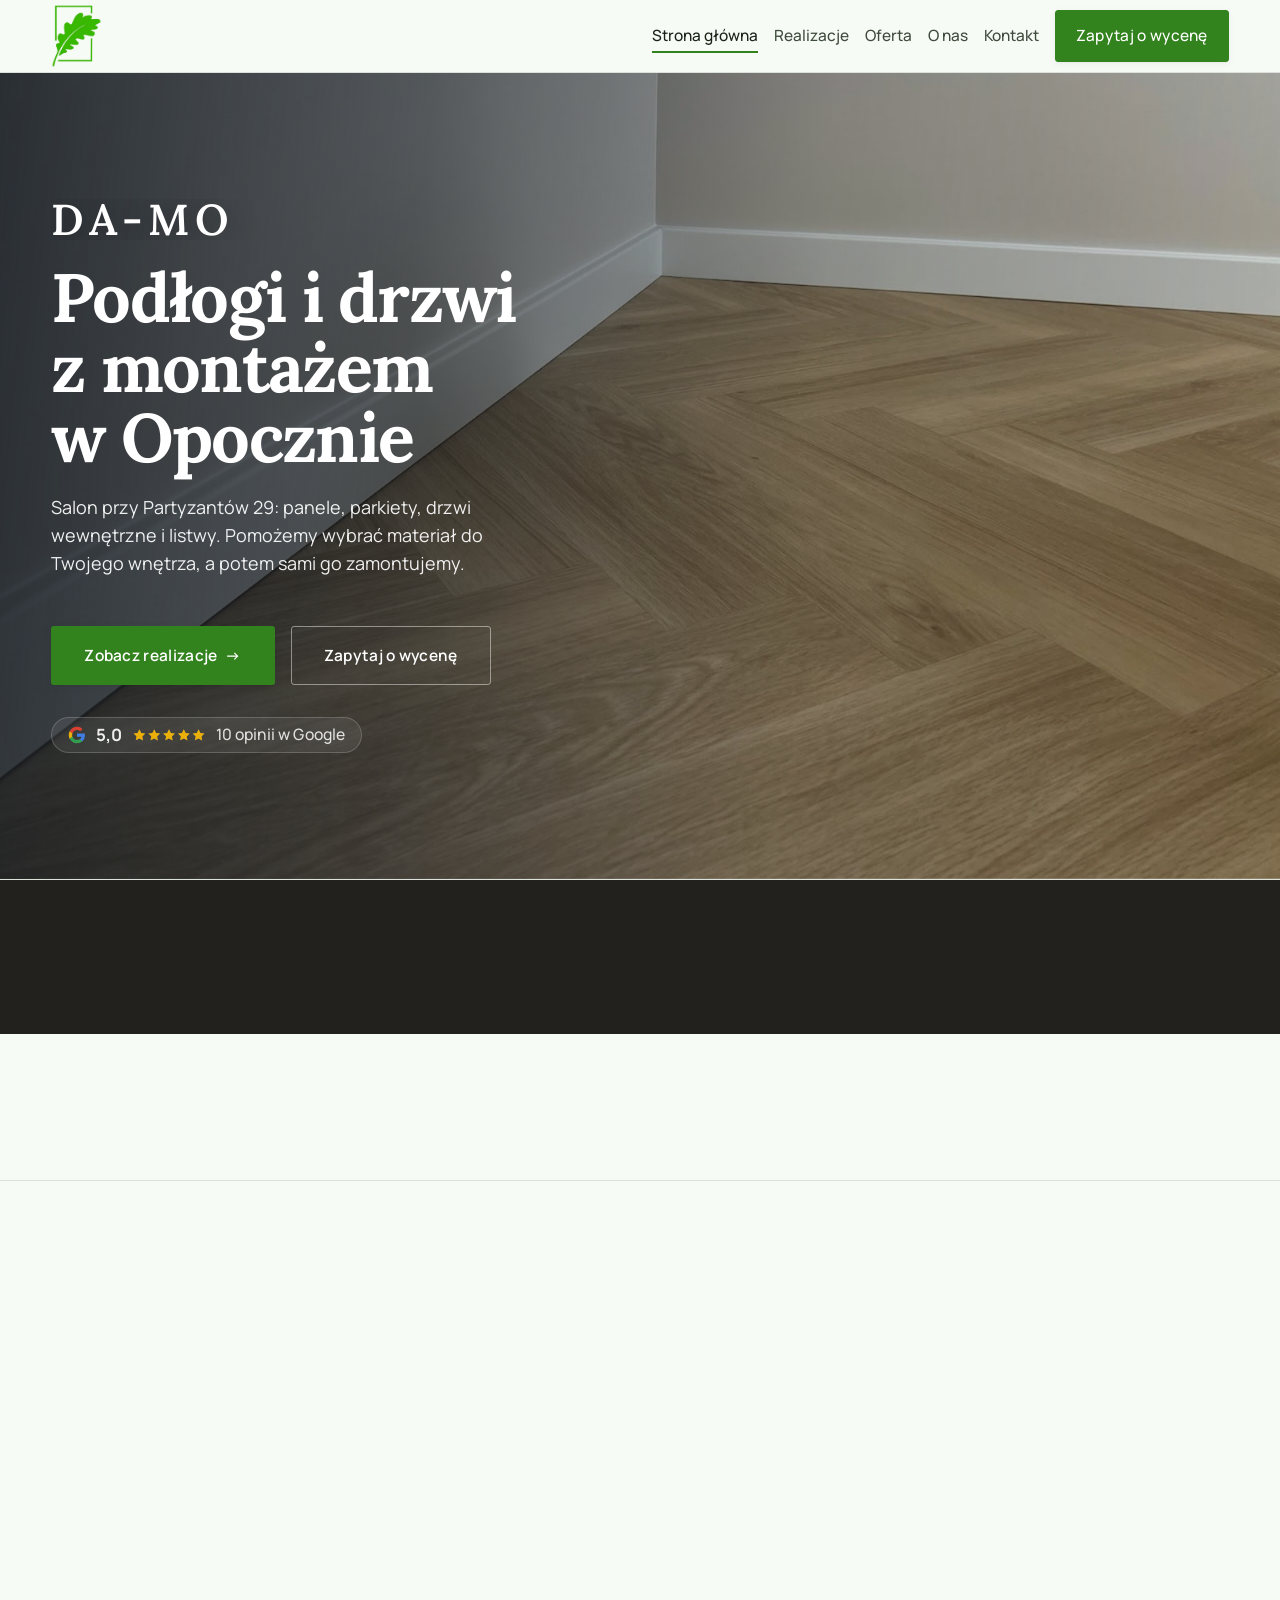
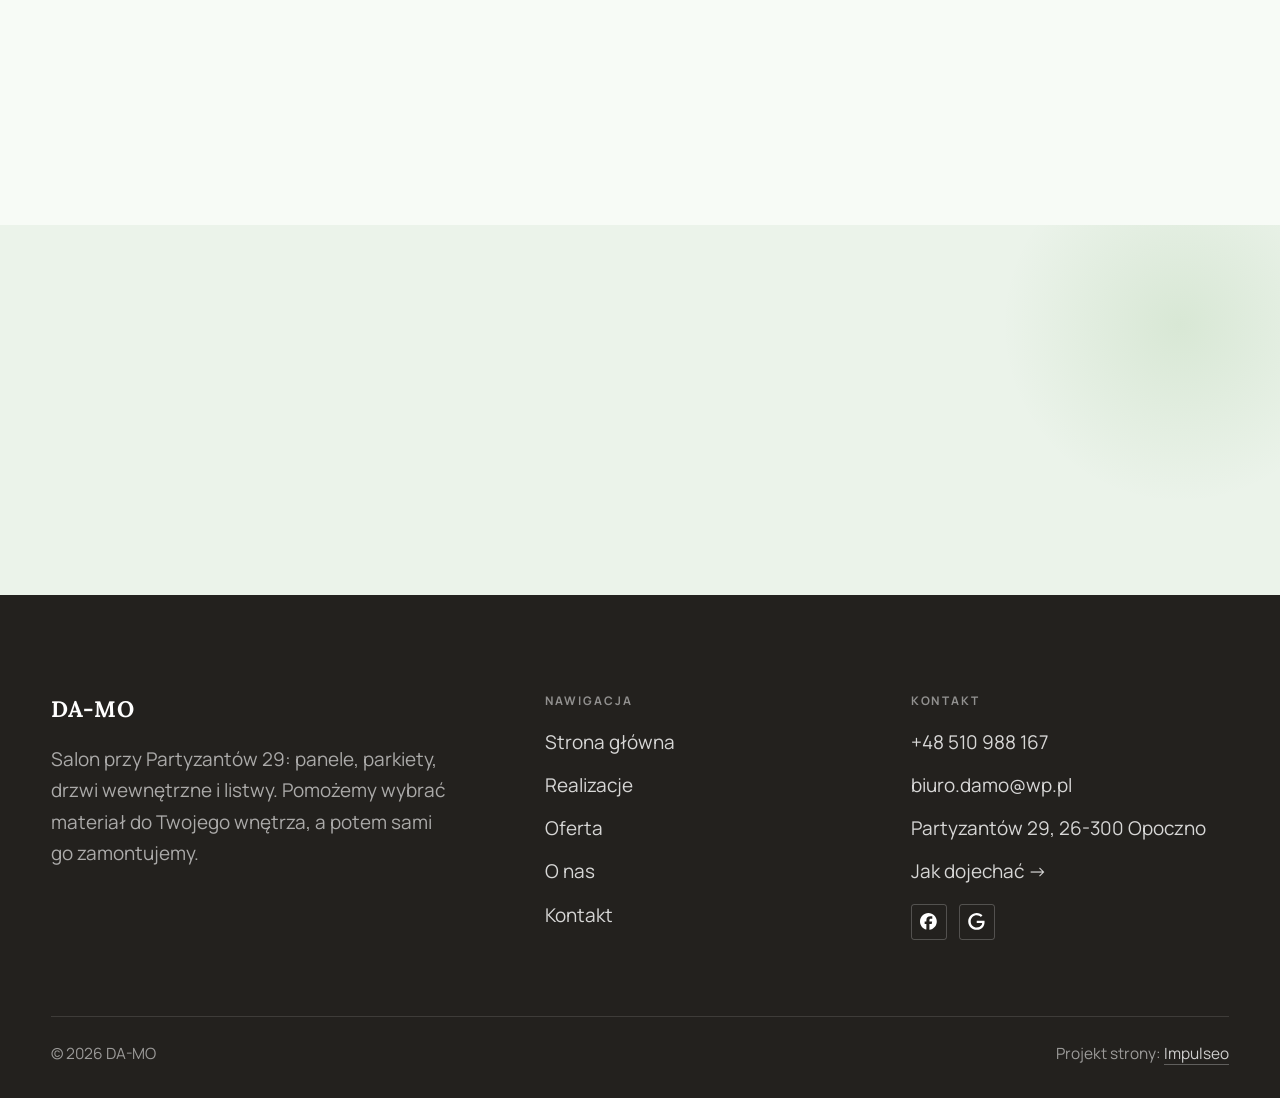
==== index.html @ 803321ba "Strona demo: da-mo" ====
<!DOCTYPE html>
<html lang="pl">
<head>
<meta charset="UTF-8">
<meta name="viewport" content="width=device-width, initial-scale=1.0">
<title>DA-MO - panele, drzwi, parkiety i listwy · Opoczno</title>
<meta name="description" content="DA-MO w Opocznie, ul. Partyzantów 29 - panele podłogowe, parkiety, drzwi wewnętrzne i listwy. Doradzimy przy wyborze i zamontujemy. Zadzwoń: 510 988 167.">
<link rel="canonical" href="https://kris20032.github.io/da-mo/">
<meta name="robots" content="noindex, nofollow">
<meta property="og:type" content="website">
<meta property="og:locale" content="pl_PL">
<meta property="og:site_name" content="DA-MO">
<meta property="og:title" content="DA-MO - panele, drzwi, parkiety i listwy · Opoczno">
<meta property="og:description" content="DA-MO w Opocznie, ul. Partyzantów 29 - panele podłogowe, parkiety, drzwi wewnętrzne i listwy. Doradzimy przy wyborze i zamontujemy. Zadzwoń: 510 988 167.">
<meta property="og:url" content="https://kris20032.github.io/da-mo/">
<meta property="og:image" content="https://kris20032.github.io/da-mo/img/og.jpg">
<meta property="og:image:width" content="1200">
<meta property="og:image:height" content="630">
<meta name="twitter:card" content="summary_large_image">
<script type="application/ld+json">{"@context": "https://schema.org", "@type": "LocalBusiness", "name": "DA-MO", "url": "https://kris20032.github.io/da-mo/", "telephone": "+48510988167", "image": "https://kris20032.github.io/da-mo/img/og.jpg", "areaServed": "Opoczno", "sameAs": ["https://www.facebook.com/p/DA-MO-Panele-Drzwi-Parkiety-Listwy-61571626570182/", "https://www.google.com/maps/place/DA-MO+panele,+drzwi,+parkiety,+listwy/@51.3767333,20.2776448,17z/data=!4m6!3m5!1s0x471999647cb9dcc5:0xbed50faa135890ad!8m2!3d51.3767333!4d20.2776448"]}</script>
<link rel="preconnect" href="https://fonts.googleapis.com">
<link rel="preconnect" href="https://fonts.gstatic.com" crossorigin>
<link href="https://fonts.googleapis.com/css2?family=Lora:wght@500;600;700&family=Manrope:wght@400;500;600&display=swap" rel="stylesheet">
<link rel="stylesheet" href="assets/styles.css?v=3ba8359c">
</head>
<body>

<header class="nav">
  <div class="wrap nav-inner">
    <a class="brand brand-has-logo" href="index.html"><img class="brand-logo" src="img/logo.png" alt="DA-MO" width="483" height="610" decoding="async"></a>
    <nav class="nav-links">
      <a href="index.html" class="active" aria-current="page">Strona główna</a>
      <a href="realizacje.html">Realizacje</a>
      <a href="oferta.html">Oferta</a>
      <a href="o-nas.html">O nas</a>
      <a href="kontakt.html">Kontakt</a>
      <a href="kontakt.html" class="btn btn-accent">Zapytaj o wycenę</a>
    </nav>
    <button class="nav-toggle" aria-label="Menu"><span></span><span></span><span></span></button>
  </div>
</header>

<main>
<section class="hero-cine">
  <img src="img/hero.jpg" fetchpriority="high" data-rotate="img/g1.jpg|img/g2.jpg" alt="DA-MO - Podłogi i drzwi z montażem w Opocznie" width="1600" height="1200">
  <div class="wrap">
    <div class="hero-copy">
      <div class="brandmark bm-l"><span class="bm-line"><span>DA-MO</span></span></div>
      <h1>Podłogi i drzwi z montażem w Opocznie</h1>
      <p class="lead">Salon przy Partyzantów 29: panele, parkiety, drzwi wewnętrzne i listwy. Pomożemy wybrać materiał do Twojego wnętrza, a potem sami go zamontujemy.</p>
      <div class="hero-actions">
        <a href="realizacje.html" class="btn btn-accent">Zobacz realizacje <span class="arr">→</span></a>
        <a href="kontakt.html" class="btn btn-ghost btn-on-dark">Zapytaj o wycenę</a>
      </div>
      <div style="margin-top:var(--space-6);color:#fff;font-weight:600;letter-spacing:.02em;opacity:.92"><span class="g-badge"><svg class="gb-ico" viewBox="0 0 24 24" width="18" height="18" aria-hidden="true"><path fill="#4285F4" d="M22.56 12.25c0-.78-.07-1.53-.2-2.25H12v4.26h5.92c-.26 1.37-1.04 2.53-2.21 3.31v2.77h3.57c2.08-1.92 3.28-4.74 3.28-8.09z"/><path fill="#34A853" d="M12 23c2.97 0 5.46-.98 7.28-2.66l-3.57-2.77c-.98.66-2.23 1.06-3.71 1.06-2.86 0-5.29-1.93-6.16-4.53H2.18v2.84C3.99 20.53 7.7 23 12 23z"/><path fill="#FBBC05" d="M5.84 14.09c-.22-.66-.35-1.36-.35-2.09s.13-1.43.35-2.09V7.07H2.18C1.43 8.55 1 10.22 1 12s.43 3.45 1.18 4.93l2.85-2.22.81-.62z"/><path fill="#EA4335" d="M12 5.38c1.62 0 3.06.56 4.21 1.64l3.15-3.15C17.45 2.09 14.97 1 12 1 7.7 1 3.99 3.47 2.18 7.07l3.66 2.84c.87-2.6 3.3-4.53 6.16-4.53z"/></svg><b class="gb-ocena">5,0</b><svg class="gb-stars" viewBox="0 0 90 18" width="74" height="14.8" aria-hidden="true"><g fill="currentColor" opacity=".26"><path transform="translate(0,0)" d="M9 1.6l2.2 4.46 4.92.72-3.56 3.47.84 4.9L9 12.74l-4.4 2.31.84-4.9L1.88 6.68l4.92-.72L9 1.6Z"/><path transform="translate(18,0)" d="M9 1.6l2.2 4.46 4.92.72-3.56 3.47.84 4.9L9 12.74l-4.4 2.31.84-4.9L1.88 6.68l4.92-.72L9 1.6Z"/><path transform="translate(36,0)" d="M9 1.6l2.2 4.46 4.92.72-3.56 3.47.84 4.9L9 12.74l-4.4 2.31.84-4.9L1.88 6.68l4.92-.72L9 1.6Z"/><path transform="translate(54,0)" d="M9 1.6l2.2 4.46 4.92.72-3.56 3.47.84 4.9L9 12.74l-4.4 2.31.84-4.9L1.88 6.68l4.92-.72L9 1.6Z"/><path transform="translate(72,0)" d="M9 1.6l2.2 4.46 4.92.72-3.56 3.47.84 4.9L9 12.74l-4.4 2.31.84-4.9L1.88 6.68l4.92-.72L9 1.6Z"/></g><clipPath id="gs1000"><rect x="0" y="0" width="90.0" height="18"/></clipPath><g fill="#FBBC04" clip-path="url(#gs1000)"><path transform="translate(0,0)" d="M9 1.6l2.2 4.46 4.92.72-3.56 3.47.84 4.9L9 12.74l-4.4 2.31.84-4.9L1.88 6.68l4.92-.72L9 1.6Z"/><path transform="translate(18,0)" d="M9 1.6l2.2 4.46 4.92.72-3.56 3.47.84 4.9L9 12.74l-4.4 2.31.84-4.9L1.88 6.68l4.92-.72L9 1.6Z"/><path transform="translate(36,0)" d="M9 1.6l2.2 4.46 4.92.72-3.56 3.47.84 4.9L9 12.74l-4.4 2.31.84-4.9L1.88 6.68l4.92-.72L9 1.6Z"/><path transform="translate(54,0)" d="M9 1.6l2.2 4.46 4.92.72-3.56 3.47.84 4.9L9 12.74l-4.4 2.31.84-4.9L1.88 6.68l4.92-.72L9 1.6Z"/><path transform="translate(72,0)" d="M9 1.6l2.2 4.46 4.92.72-3.56 3.47.84 4.9L9 12.74l-4.4 2.31.84-4.9L1.88 6.68l4.92-.72L9 1.6Z"/></g></svg><span class="gb-txt">10 opinii w Google</span></span></div>
    </div>
  </div>
</section>
<section class="strip n-5" style="padding-block:0">
  <div class="wrap">
    <div class="item reveal"><div class="k">Salon</div><div class="v">Partyzantów 29</div></div>
    <div class="item reveal"><div class="k">Panele</div><div class="v">i parkiety</div></div>
    <div class="item reveal"><div class="k">Drzwi</div><div class="v">wewnętrzne</div></div>
    <div class="item reveal"><div class="k">Listwy</div><div class="v">przypodłogowe</div></div>
    <div class="item reveal"><div class="k">Montaż</div><div class="v">paneli i drzwi</div></div>
  </div>
</section>
<section class="opinie-mini" aria-label="Opinie klientów">
  <div class="wrap">
    <div class="om-row">
      <div class="om-item reveal"><blockquote>„Firma godna polecenia.”</blockquote><span class="om-autor">Paweł G.</span></div>
      <div class="om-item reveal"><blockquote>„Wszystko perfekcyjnie od doradztwa przy zakupie aż po perfekcyjny montaż wszystko zgodnie z terminem i bez…”</blockquote><span class="om-autor">Ereli B.</span></div>
      <div class="om-item reveal"><blockquote>„Polecam, profesjonalna obsługa.”</blockquote><span class="om-autor">Przemysław W.</span></div>
    </div>
  </div>
</section>
<section>
  <div class="wrap split">
    <div class="split-art reveal"><img src="img/g6.jpg" alt="DA-MO - podłoga w salonie" loading="lazy" width="1600" height="1068" decoding="async"></div>
    <div class="split-copy reveal">
      <span class="eyebrow">O nas</span>
      <h2>Salon i montaż w Opocznie</h2>
      <p class="muted">DA-MO to salon z panelami, parkietami, drzwiami i listwami przy ulicy Partyzantów 29 w Opocznie. Możesz u nas obejrzeć materiał na żywo, porównać kolory i od razu zapytać o montaż.</p>
      <p class="muted">Podłogi i drzwi, które sprzedajemy, sami też montujemy. Dzięki temu jedna firma odpowiada za dobór materiału i za to, jak leży on u Ciebie w domu. Klienci w opiniach piszą o doradztwie przy zakupie, rozsądnych cenach i montażu w umówionym terminie.</p>
      <a href="o-nas.html" class="btn btn-ghost">Poznaj nas <span class="arr">→</span></a>
    </div>
  </div>
</section>
<section class="gateways-band">
  <div class="wrap">
    <div class="gateways">
      <a href="oferta.html" class="gateway reveal"><img src="img/g4.jpg" alt="Panele podłogowe" loading="lazy" width="1600" height="1200" decoding="async"><span class="g-ttl">Panele podłogowe</span></a>
      <a href="oferta.html" class="gateway reveal"><img src="img/g3.jpg" alt="Parkiety i deska" loading="lazy" width="1600" height="870" decoding="async"><span class="g-ttl">Parkiety i deska</span></a>
      <a href="oferta.html" class="gateway reveal"><img src="img/g5.jpg" alt="Drzwi wewnętrzne" loading="lazy" width="1600" height="1067" decoding="async"><span class="g-ttl">Drzwi wewnętrzne</span></a>
    </div>
  </div>
</section>
<section class="stopklatka" aria-hidden="true">
  <div class="stk-bg" style="background-image:url(img/g9.jpg)"></div>
</section>
<section class="opinie">
  <div class="wrap">
    <div class="head center reveal">
      <span class="eyebrow">Opinie</span>
      <h2>Co mówią klienci</h2>
    </div>
    <p class="op-meta reveal"><span class="g-badge"><svg class="gb-ico" viewBox="0 0 24 24" width="18" height="18" aria-hidden="true"><path fill="#4285F4" d="M22.56 12.25c0-.78-.07-1.53-.2-2.25H12v4.26h5.92c-.26 1.37-1.04 2.53-2.21 3.31v2.77h3.57c2.08-1.92 3.28-4.74 3.28-8.09z"/><path fill="#34A853" d="M12 23c2.97 0 5.46-.98 7.28-2.66l-3.57-2.77c-.98.66-2.23 1.06-3.71 1.06-2.86 0-5.29-1.93-6.16-4.53H2.18v2.84C3.99 20.53 7.7 23 12 23z"/><path fill="#FBBC05" d="M5.84 14.09c-.22-.66-.35-1.36-.35-2.09s.13-1.43.35-2.09V7.07H2.18C1.43 8.55 1 10.22 1 12s.43 3.45 1.18 4.93l2.85-2.22.81-.62z"/><path fill="#EA4335" d="M12 5.38c1.62 0 3.06.56 4.21 1.64l3.15-3.15C17.45 2.09 14.97 1 12 1 7.7 1 3.99 3.47 2.18 7.07l3.66 2.84c.87-2.6 3.3-4.53 6.16-4.53z"/></svg><b class="gb-ocena">5,0</b><svg class="gb-stars" viewBox="0 0 90 18" width="74" height="14.8" aria-hidden="true"><g fill="currentColor" opacity=".26"><path transform="translate(0,0)" d="M9 1.6l2.2 4.46 4.92.72-3.56 3.47.84 4.9L9 12.74l-4.4 2.31.84-4.9L1.88 6.68l4.92-.72L9 1.6Z"/><path transform="translate(18,0)" d="M9 1.6l2.2 4.46 4.92.72-3.56 3.47.84 4.9L9 12.74l-4.4 2.31.84-4.9L1.88 6.68l4.92-.72L9 1.6Z"/><path transform="translate(36,0)" d="M9 1.6l2.2 4.46 4.92.72-3.56 3.47.84 4.9L9 12.74l-4.4 2.31.84-4.9L1.88 6.68l4.92-.72L9 1.6Z"/><path transform="translate(54,0)" d="M9 1.6l2.2 4.46 4.92.72-3.56 3.47.84 4.9L9 12.74l-4.4 2.31.84-4.9L1.88 6.68l4.92-.72L9 1.6Z"/><path transform="translate(72,0)" d="M9 1.6l2.2 4.46 4.92.72-3.56 3.47.84 4.9L9 12.74l-4.4 2.31.84-4.9L1.88 6.68l4.92-.72L9 1.6Z"/></g><clipPath id="gs1000"><rect x="0" y="0" width="90.0" height="18"/></clipPath><g fill="#FBBC04" clip-path="url(#gs1000)"><path transform="translate(0,0)" d="M9 1.6l2.2 4.46 4.92.72-3.56 3.47.84 4.9L9 12.74l-4.4 2.31.84-4.9L1.88 6.68l4.92-.72L9 1.6Z"/><path transform="translate(18,0)" d="M9 1.6l2.2 4.46 4.92.72-3.56 3.47.84 4.9L9 12.74l-4.4 2.31.84-4.9L1.88 6.68l4.92-.72L9 1.6Z"/><path transform="translate(36,0)" d="M9 1.6l2.2 4.46 4.92.72-3.56 3.47.84 4.9L9 12.74l-4.4 2.31.84-4.9L1.88 6.68l4.92-.72L9 1.6Z"/><path transform="translate(54,0)" d="M9 1.6l2.2 4.46 4.92.72-3.56 3.47.84 4.9L9 12.74l-4.4 2.31.84-4.9L1.88 6.68l4.92-.72L9 1.6Z"/><path transform="translate(72,0)" d="M9 1.6l2.2 4.46 4.92.72-3.56 3.47.84 4.9L9 12.74l-4.4 2.31.84-4.9L1.88 6.68l4.92-.72L9 1.6Z"/></g></svg><span class="gb-txt">10 opinii w Google</span></span></p>
    <p class="op-meta reveal"><a class="op-google" href="https://www.google.com/maps/place/DA-MO+panele,+drzwi,+parkiety,+listwy/@51.3767333,20.2776448,17z/data=!4m6!3m5!1s0x471999647cb9dcc5:0xbed50faa135890ad!8m2!3d51.3767333!4d20.2776448" target="_blank" rel="noopener"><svg class="op-g-ico" viewBox="0 0 24 24" width="17" height="17" aria-hidden="true"><path fill="#4285F4" d="M22.56 12.25c0-.78-.07-1.53-.2-2.25H12v4.26h5.92c-.26 1.37-1.04 2.53-2.21 3.31v2.77h3.57c2.08-1.92 3.28-4.74 3.28-8.09z"/><path fill="#34A853" d="M12 23c2.97 0 5.46-.98 7.28-2.66l-3.57-2.77c-.98.66-2.23 1.06-3.71 1.06-2.86 0-5.29-1.93-6.16-4.53H2.18v2.84C3.99 20.53 7.7 23 12 23z"/><path fill="#FBBC05" d="M5.84 14.09c-.22-.66-.35-1.36-.35-2.09s.13-1.43.35-2.09V7.07H2.18C1.43 8.55 1 10.22 1 12s.43 3.45 1.18 4.93l2.85-2.22.81-.62z"/><path fill="#EA4335" d="M12 5.38c1.62 0 3.06.56 4.21 1.64l3.15-3.15C17.45 2.09 14.97 1 12 1 7.7 1 3.99 3.47 2.18 7.07l3.66 2.84c.87-2.6 3.3-4.53 6.16-4.53z"/></svg><span>Zobacz opinie w Google</span><span class="arr">→</span></a></p>
    <div class="opinie-grid">
      <figure class="op-card reveal"><span class="op-star"><svg class="ico-star" width="14" height="14" viewBox="0 0 24 24" style="vertical-align:-2px" aria-hidden="true"><path d="M12 2.8l2.85 5.8 6.4.93-4.63 4.5 1.1 6.37L12 17.4l-5.72 3 1.1-6.37-4.63-4.5 6.4-.93L12 2.8Z" fill="currentColor"/></svg><svg class="ico-star" width="14" height="14" viewBox="0 0 24 24" style="vertical-align:-2px" aria-hidden="true"><path d="M12 2.8l2.85 5.8 6.4.93-4.63 4.5 1.1 6.37L12 17.4l-5.72 3 1.1-6.37-4.63-4.5 6.4-.93L12 2.8Z" fill="currentColor"/></svg><svg class="ico-star" width="14" height="14" viewBox="0 0 24 24" style="vertical-align:-2px" aria-hidden="true"><path d="M12 2.8l2.85 5.8 6.4.93-4.63 4.5 1.1 6.37L12 17.4l-5.72 3 1.1-6.37-4.63-4.5 6.4-.93L12 2.8Z" fill="currentColor"/></svg><svg class="ico-star" width="14" height="14" viewBox="0 0 24 24" style="vertical-align:-2px" aria-hidden="true"><path d="M12 2.8l2.85 5.8 6.4.93-4.63 4.5 1.1 6.37L12 17.4l-5.72 3 1.1-6.37-4.63-4.5 6.4-.93L12 2.8Z" fill="currentColor"/></svg><svg class="ico-star" width="14" height="14" viewBox="0 0 24 24" style="vertical-align:-2px" aria-hidden="true"><path d="M12 2.8l2.85 5.8 6.4.93-4.63 4.5 1.1 6.37L12 17.4l-5.72 3 1.1-6.37-4.63-4.5 6.4-.93L12 2.8Z" fill="currentColor"/></svg></span><blockquote>Firma godna polecenia. Miła i fachowa obsługa. Duży wybór materiałów w rozsądnej cenie. Profesjonalny montaż. POLECAM W 100 %.</blockquote><span class="op-autor">Paweł G.</span></figure>
      <figure class="op-card reveal"><span class="op-star"><svg class="ico-star" width="14" height="14" viewBox="0 0 24 24" style="vertical-align:-2px" aria-hidden="true"><path d="M12 2.8l2.85 5.8 6.4.93-4.63 4.5 1.1 6.37L12 17.4l-5.72 3 1.1-6.37-4.63-4.5 6.4-.93L12 2.8Z" fill="currentColor"/></svg><svg class="ico-star" width="14" height="14" viewBox="0 0 24 24" style="vertical-align:-2px" aria-hidden="true"><path d="M12 2.8l2.85 5.8 6.4.93-4.63 4.5 1.1 6.37L12 17.4l-5.72 3 1.1-6.37-4.63-4.5 6.4-.93L12 2.8Z" fill="currentColor"/></svg><svg class="ico-star" width="14" height="14" viewBox="0 0 24 24" style="vertical-align:-2px" aria-hidden="true"><path d="M12 2.8l2.85 5.8 6.4.93-4.63 4.5 1.1 6.37L12 17.4l-5.72 3 1.1-6.37-4.63-4.5 6.4-.93L12 2.8Z" fill="currentColor"/></svg><svg class="ico-star" width="14" height="14" viewBox="0 0 24 24" style="vertical-align:-2px" aria-hidden="true"><path d="M12 2.8l2.85 5.8 6.4.93-4.63 4.5 1.1 6.37L12 17.4l-5.72 3 1.1-6.37-4.63-4.5 6.4-.93L12 2.8Z" fill="currentColor"/></svg><svg class="ico-star" width="14" height="14" viewBox="0 0 24 24" style="vertical-align:-2px" aria-hidden="true"><path d="M12 2.8l2.85 5.8 6.4.93-4.63 4.5 1.1 6.37L12 17.4l-5.72 3 1.1-6.37-4.63-4.5 6.4-.93L12 2.8Z" fill="currentColor"/></svg></span><blockquote>Wszystko perfekcyjnie od doradztwa przy zakupie aż po perfekcyjny montaż wszystko zgodnie z terminem i bez najmniejszych zastrzeżeń</blockquote><span class="op-autor">Ereli B.</span></figure>
      <figure class="op-card reveal"><span class="op-star"><svg class="ico-star" width="14" height="14" viewBox="0 0 24 24" style="vertical-align:-2px" aria-hidden="true"><path d="M12 2.8l2.85 5.8 6.4.93-4.63 4.5 1.1 6.37L12 17.4l-5.72 3 1.1-6.37-4.63-4.5 6.4-.93L12 2.8Z" fill="currentColor"/></svg><svg class="ico-star" width="14" height="14" viewBox="0 0 24 24" style="vertical-align:-2px" aria-hidden="true"><path d="M12 2.8l2.85 5.8 6.4.93-4.63 4.5 1.1 6.37L12 17.4l-5.72 3 1.1-6.37-4.63-4.5 6.4-.93L12 2.8Z" fill="currentColor"/></svg><svg class="ico-star" width="14" height="14" viewBox="0 0 24 24" style="vertical-align:-2px" aria-hidden="true"><path d="M12 2.8l2.85 5.8 6.4.93-4.63 4.5 1.1 6.37L12 17.4l-5.72 3 1.1-6.37-4.63-4.5 6.4-.93L12 2.8Z" fill="currentColor"/></svg><svg class="ico-star" width="14" height="14" viewBox="0 0 24 24" style="vertical-align:-2px" aria-hidden="true"><path d="M12 2.8l2.85 5.8 6.4.93-4.63 4.5 1.1 6.37L12 17.4l-5.72 3 1.1-6.37-4.63-4.5 6.4-.93L12 2.8Z" fill="currentColor"/></svg><svg class="ico-star" width="14" height="14" viewBox="0 0 24 24" style="vertical-align:-2px" aria-hidden="true"><path d="M12 2.8l2.85 5.8 6.4.93-4.63 4.5 1.1 6.37L12 17.4l-5.72 3 1.1-6.37-4.63-4.5 6.4-.93L12 2.8Z" fill="currentColor"/></svg></span><blockquote>Polecam, profesjonalna obsługa. Bardzo dobry asortyment. Montaż na wysokim poziomie!</blockquote><span class="op-autor">Przemysław W.</span></figure>
    </div>
  </div>
</section>
<section>
  <div class="wrap">
    <div class="head reveal">
      <span class="eyebrow">Realizacje</span>
      <h2>Podłogi i drzwi we wnętrzach</h2>
      <p>Jodełka i deska dębowa to podłogi ułożone u naszych klientów. Pozostałe kadry pokazują, jak podłoga, drzwi i listwy mogą wyglądać razem.</p>
    </div>
    <div class="gallery">
      <div class="tile t-two3 reveal"><img src="img/g8.jpg" alt="DA-MO" loading="lazy" width="1600" height="1068" decoding="async"></div>
      <div class="tile t-third reveal"><img src="img/about.jpg" alt="DA-MO" loading="lazy" width="1600" height="2133" decoding="async"></div>
    </div>
    <div style="margin-top:var(--space-7)" class="reveal"><a href="realizacje.html" class="btn btn-accent">Pełna galeria <span class="arr">→</span></a></div>
  </div>
</section>
<section class="cta">
  <div class="wrap">
    <div class="reveal">
      <span class="eyebrow">Współpraca</span>
      <h2>Zacznijmy od krótkiej rozmowy.</h2>
      <p>Jeden telefon wystarczy, żeby wiedzieć, na czym stoisz.</p>
    </div>
    <div class="cta-actions reveal">
      <a href="kontakt.html" class="btn btn-light">Zapytaj o wycenę <span class="arr">→</span></a>
      <a href="tel:+48510988167" class="btn btn-ghost btn-ghost-cta">+48 510 988 167</a>
    </div>
  </div>
</section>
</main>

<footer>
  <div class="wrap">
    <div class="foot-grid">
      <div class="foot-brand">
        <div class="name">DA-MO</div>
        <p>Salon przy Partyzantów 29: panele, parkiety, drzwi wewnętrzne i listwy. Pomożemy wybrać materiał do Twojego wnętrza, a potem sami go zamontujemy.</p>
      </div>
      <div class="foot-col">
        <h4>Nawigacja</h4>
        <a href="index.html">Strona główna</a>
        <a href="realizacje.html">Realizacje</a>
        <a href="oferta.html">Oferta</a>
        <a href="o-nas.html">O nas</a>
        <a href="kontakt.html">Kontakt</a>
      </div>
      <div class="foot-col">
        <h4>Kontakt</h4>
        <a href="tel:+48510988167">+48 510 988 167</a>
        <a href="mailto:biuro.damo@wp.pl">biuro.damo@wp.pl</a>
        <p>Partyzantów 29, 26-300 Opoczno</p>
        <a href="https://www.google.com/maps/place/DA-MO+panele,+drzwi,+parkiety,+listwy/@51.3767333,20.2776448,17z/data=!4m6!3m5!1s0x471999647cb9dcc5:0xbed50faa135890ad!8m2!3d51.3767333!4d20.2776448" target="_blank" rel="noopener">Jak dojechać →</a>
      <div class="foot-soc">
        <a class="soc" href="https://www.facebook.com/p/DA-MO-Panele-Drzwi-Parkiety-Listwy-61571626570182/" target="_blank" rel="noopener" aria-label="Facebook - DA-MO"><svg viewBox="0 0 24 24" aria-hidden="true" focusable="false"><path d="M9.101 23.691v-7.98H6.627v-3.667h2.474v-1.58c0-4.085 1.848-5.978 5.858-5.978.401 0 .955.042 1.468.103a8.68 8.68 0 0 1 1.141.195v3.325a8.623 8.623 0 0 0-.653-.036 26.805 26.805 0 0 0-.733-.009c-.707 0-1.259.096-1.675.309a1.686 1.686 0 0 0-.679.622c-.258.42-.374.995-.374 1.752v1.297h3.919l-.386 2.103-.287 1.564h-3.246v8.245C19.396 23.238 24 18.179 24 12.044c0-6.627-5.373-12-12-12s-12 5.373-12 12c0 5.628 3.874 10.35 9.101 11.647Z" fill="currentColor"/></svg></a>
        <a class="soc" href="https://www.google.com/maps/place/DA-MO+panele,+drzwi,+parkiety,+listwy/@51.3767333,20.2776448,17z/data=!4m6!3m5!1s0x471999647cb9dcc5:0xbed50faa135890ad!8m2!3d51.3767333!4d20.2776448" target="_blank" rel="noopener" aria-label="Google - DA-MO"><svg viewBox="0 0 24 24" aria-hidden="true" focusable="false"><path d="M12.48 10.92v3.28h7.84c-.24 1.84-.853 3.187-1.787 4.133-1.147 1.147-2.933 2.4-6.053 2.4-4.827 0-8.6-3.893-8.6-8.72s3.773-8.72 8.6-8.72c2.6 0 4.507 1.027 5.907 2.347l2.307-2.307C18.747 1.44 16.133 0 12.48 0 5.867 0 .307 5.387.307 12s5.56 12 12.173 12c3.573 0 6.267-1.173 8.373-3.36 2.16-2.16 2.84-5.213 2.84-7.667 0-.76-.053-1.467-.173-2.053H12.48z" fill="currentColor"/></svg></a>
      </div>
      </div>
    </div>
    <div class="foot-bot">
      <span>© 2026 DA-MO</span>
      <span>Projekt strony: <a class="foot-credit" href="https://impulseo.pl" target="_blank" rel="noopener">Impulseo</a></span>
    </div>
  </div>
</footer>
<div class="sticky-reserve"><a class="sr-book" href="kontakt.html">Zapytaj o wycenę</a><a class="sr-call" href="tel:+48510988167" aria-label="Zadzwoń"><svg class="ico-tel" width="16" height="16" viewBox="0 0 24 24" fill="none" aria-hidden="true"><path d="M6.6 10.8a15.5 15.5 0 0 0 6.6 6.6l2.2-2.2a1 1 0 0 1 1-.24 11.4 11.4 0 0 0 3.6.58 1 1 0 0 1 1 1V20a1 1 0 0 1-1 1A17 17 0 0 1 3 4a1 1 0 0 1 1-1h3.5a1 1 0 0 1 1 1c0 1.25.2 2.46.58 3.6a1 1 0 0 1-.25 1l-2.23 2.2Z" fill="currentColor"/></svg></a></div>
<div class="demo-wazne" data-do="2026-11-19" data-cykl="3" hidden><svg class="dw-ico" width="13" height="13" viewBox="0 0 24 24" fill="none" aria-hidden="true"><circle cx="12" cy="12" r="8.6" stroke="currentColor" stroke-width="1.8"/><path d="M12 7.2V12l3.3 2" stroke="currentColor" stroke-width="1.8" stroke-linecap="round"/></svg><span class="dw-txt"></span></div>

<script src="assets/main.js"></script>
</body>
</html>
---- assets/styles.css ----
/* ============================================================
   STOLBASZ — premium, architektoniczny B2B fit-out
   Jasna paleta, zero brązu. System wg premium-web-craft.
   Projekt strony: Impulseo (impulseo.pl)
   ============================================================ */

:root{
  /* PALETA — jasna, architektoniczna, chłodna */
  --paper:#F3F1EC;          /* główne tło */
  --paper-2:#E6E3DB;        /* sekcje alternatywne (chłodny jasny szary) */
  --paper-3:#E6E3DB;        /* delikatne wypełnienia */
  --ink:#23211E;            /* tekst główny — chłodny grafit */
  --ink-soft:#43403A;       /* nagłówki drugorzędne */
  --muted:#87837A;          /* tekst poboczny */
  --line:rgba(35,33,30,.12);/* hairline */
  --accent:#8A6B3C;         /* stonowany petrol-slate — jedyny akcent */
  --accent-d:#6E5430;
  --accent-soft:rgba(138,107,60,.10);
  --dark:#23211E;           /* sekcje ciemne (stopka/CTA) */

  /* HOVER ZDJĘĆ — JEDEN standard dla całego silnika (decyzja K. 04.08.2026, artefakt z wariantami).
     AKTUALNE (K.+Szymon 09.08.2026, wybór z artefaktu 6 wariantów): zoom 1.05 przy 1.4s -
     przy tak długim czasie mocniejszy kadr NIE skacze, tylko „oddycha". Poprzedni standard
     (1.02 / .55s z 04.08) odbierany jako dynamiczny i szybki.
     Spoczynek lekko przygaszony, ale TYLKO tam, gdzie jest mysz (@media hover:hover) —
     na telefonie zdjęcia zostają w pełnej jasności. */
  --img-zoom:1.05;                   /* K.+Szymon 09.08: wariant F z artefaktu porównawczego */
  --img-rest:brightness(.95) saturate(.99);
  --img-hot:brightness(1.06) saturate(1.05);
  --img-dur:1.4s;                    /* K.+Szymon 09.08 (wariant F): powoli = elegancko */
  --img-ease:cubic-bezier(.16,.84,.44,1);  /* miękki ogon, efekt „oddychania" */

  /* ODSTĘPY — skala 4/8 */
  --space-1:4px; --space-2:8px; --space-3:12px; --space-4:16px; --space-5:24px;
  --space-6:32px; --space-7:48px; --space-8:64px; --space-9:96px; --space-10:128px;

  /* TYPOGRAFIA — fluid clamp() (skala podbita 16.07.2026: większe, czytelniejsze litery — uwaga Adama) */
  --text-sm:clamp(.9rem,.87rem + .12vw,1rem);
  --text-base:clamp(1.08rem,1.04rem + .18vw,1.2rem);
  --text-lg:clamp(1.24rem,1.15rem + .34vw,1.44rem);
  --text-h3:clamp(1.34rem,1.22rem + .55vw,1.66rem);
  --text-h2:clamp(2.1rem,1.66rem + 2.1vw,3.1rem);
  --text-h1:clamp(2.9rem,2.1rem + 4vw,5.1rem);

  /* PROMIENIE — architektoniczne, raczej ostre */
  --r-sm:3px; --r-md:6px; --r-lg:10px;

  /* RUCH */
  --ease:cubic-bezier(.25,.46,.45,.94); --dur:.24s;

  /* CIENIE — miękkie, warstwowe */
  --sh-sm:0 1px 2px rgba(16,24,32,.04), 0 2px 8px rgba(16,24,32,.05);
  --sh-md:0 2px 6px rgba(16,24,32,.05), 0 12px 28px -8px rgba(16,24,32,.12);
  --sh-lg:0 6px 14px rgba(16,24,32,.07), 0 26px 56px -18px rgba(16,24,32,.22);

  --hairline:1px solid var(--line);

  --font-display:'Lora',serif;
  --font-body:'Manrope',sans-serif;
}

*{box-sizing:border-box;margin:0;padding:0}
html{scroll-behavior:smooth}
body{
  font-family:var(--font-body);
  font-size:var(--text-base);
  line-height:1.65;
  color:var(--ink);
  background:var(--paper);
  -webkit-font-smoothing:antialiased;
  text-rendering:optimizeLegibility;
}
img{max-width:100%;height:auto;display:block}  /* height:auto = width/height z atrybutów trzyma proporcje (TOP#12) */
a{color:inherit;text-decoration:none}

.wrap{width:min(92%,1180px);margin-inline:auto}
section{padding-block:clamp(52px,6.5vw,96px)}

h1,h2,h3{font-family:var(--font-display);font-weight:700;line-height:1.08;letter-spacing:-.02em;color:var(--ink)}
h1{font-size:var(--text-h1);letter-spacing:-.035em}
h2{font-size:var(--text-h2);letter-spacing:-.025em}
h3{font-size:var(--text-h3)}
/* MIARA — długość wiersza. WCAG 2.2 SC 1.4.8: max 80 znaków; Butterick: 45–90.
   68ch daje realnie 72–78 znaków polskiego tekstu, czyli z zapasem pod granicą.
   Wcześniej limit miał TYLKO <p> — <li>, <blockquote> i <dd> nie miały żadnego,
   i to jedyny powód, dla którego 23 bloki na dwóch oddanych stronach jadą po
   83–106 znaków w wierszu (pomiar 07.08.2026, bramka `miara`).
   ⚠️ Listy i definicje ograniczamy TYLKO bez klasy: `ul`/`ol` z klasą to u nas
   układ (siatki kafli, menu), a nie tekst ciągły — tam miarę wyznacza układ. */
/* 60ch, nie 68ch (K. 10.08): po zmianie fontów na węższe kroje (DM Sans i spółka)
   w 68ch mieściło się ~90 znaków - bramka pikselowa słusznie zgłaszała przekroczenie
   granicy 80. Pomiar na żywej przeglądarce: 60ch = 90 znaków, 53ch = ~78 znaków, czyli normę WCAG 1.4.8. */
:root{ --miara:53ch }
p{max-width:min(100%,var(--miara))}
blockquote,
ul:not([class])>li, ol:not([class])>li,
dl:not([class])>dd{max-width:min(100%,var(--miara))}

/* ⚠️ Świadomie BEZ wyjątku `.tile p,.card p,.svc p{max-width:none}`, choć nasuwa się sam:
   te akapity BYŁY już ograniczone (stare `p{max-width:65ch}`), więc „wyjątek" nie odblokowałby
   niczego nowego — tylko ROZLUŹNIŁ stan sprzed zmiany na wszystkich demach naraz.
   `figcaption` żadna z reguł wyżej nie dotyczy, więc też nie potrzebuje zwolnienia. */

/* ŁAMANIE. `balance` wyrównuje długości wierszy w nagłówku, `pretty` pilnuje ostatniego
   wiersza akapitu, żeby nie został w nim jeden wyraz. Obsługiwane od Chrome 117 /
   Safari 17.5; starsze przeglądarki po prostu ignorują tę własność.
   `text-wrap:pretty` nie występowało dotąd ANI RAZ w silniku ani w repo klientów. */
h1,h2,h3,.lead,.lede{text-wrap:balance}
p,li,blockquote,dd{text-wrap:pretty}

.eyebrow{
  font-family:var(--font-body);
  font-size:var(--text-sm);
  font-weight:600;
  letter-spacing:.18em;
  text-transform:uppercase;
  color:var(--accent);
  display:inline-flex;align-items:center;gap:var(--space-3);
}
/* flex:none + margin-top = kreska trzyma się PIERWSZEJ linii. Wcześniej align-items:center
   centrowało ją względem całego bloku i przy zawinięciu (długi kicker typu
   „…WNĘTRZ · LESZNO · OD 2019") druga linia lądowała z brzydkim wcięciem. */
.eyebrow{align-items:flex-start}
.eyebrow>*,.eyebrow{text-wrap:balance}   /* dlugi kicker lamal sie na sierote typu samo „2019" w drugiej linii */
.eyebrow::before{content:"";width:28px;height:1px;background:var(--accent);display:inline-block;flex:none;margin-top:.62em}

.muted{color:var(--muted)}
.lead{font-size:var(--text-lg);line-height:1.55;color:var(--ink-soft);max-width:50ch}

/* ---------- BUTTONS ---------- */
.btn{
  display:inline-flex;align-items:center;gap:var(--space-2);
  font-weight:600;font-size:var(--text-sm);letter-spacing:.02em;
  padding:var(--space-4) var(--space-6);
  border-radius:var(--r-sm);
  transition:transform var(--dur) var(--ease),box-shadow var(--dur) var(--ease),background var(--dur) var(--ease);
  cursor:pointer;border:1px solid transparent;
}
.btn-accent{background:var(--accent);color:#fff;box-shadow:var(--sh-sm)}
.btn-accent:hover{background:var(--accent-d);transform:translateY(-2px);box-shadow:var(--sh-md)}
.btn-accent:active{transform:translateY(0);box-shadow:var(--sh-sm)}
.btn-ghost{background:transparent;color:var(--ink);border-color:var(--line)}
.btn-ghost:hover{border-color:var(--accent);color:var(--accent);transform:translateY(-2px)}
.btn-light{background:#fff;color:var(--ink);box-shadow:var(--sh-sm)}
.btn-light:hover{transform:translateY(-2px);box-shadow:var(--sh-md)}
.btn .arr{transition:transform var(--dur) var(--ease)}
.btn:hover .arr{transform:translateX(4px)}

/* ---------- NAV ---------- */
.nav{
  position:sticky;top:0;z-index:50;
  background:color-mix(in srgb,var(--paper) 88%,transparent);
  backdrop-filter:saturate(140%) blur(10px);
  border-bottom:var(--hairline);
}
.nav-inner{display:flex;align-items:center;justify-content:space-between;gap:var(--space-5);height:72px}
/* ANTY-NACHODZENIE (K. 05.08.2026): długa nazwa firmy + przycisk z pełnym numerem nie mieściły się w pasku
   i flex ściskał linki PONIŻEJ ich treści - "Kontakt" wchodził na ramkę "Zadzwoń +48 ...". Teraz ustępuje
   nazwa marki (skrót wielokropkiem), a menu i przycisk nigdy się nie kurczą ani nie zachodzą na siebie. */
.brand{display:flex;flex-direction:column;line-height:1;min-width:0;flex:0 1 auto}
.brand .name{font-family:var(--font-display);font-weight:800;font-size:1.35rem;letter-spacing:.04em;white-space:nowrap;overflow:hidden;text-overflow:ellipsis}
.brand .sub{font-size:.62rem;letter-spacing:.34em;text-transform:uppercase;color:var(--muted);margin-top:5px;white-space:nowrap;overflow:hidden;text-overflow:ellipsis}
.nav-links{display:flex;align-items:center;gap:var(--space-6);flex:0 0 auto}
.nav-links a{font-size:var(--text-sm);font-weight:500;color:var(--ink-soft);position:relative;padding-block:4px;white-space:nowrap;transition:color var(--dur) var(--ease)}
.nav-links a::after{content:"";position:absolute;left:0;bottom:0;width:0;height:1.5px;background:var(--accent);transition:width var(--dur) var(--ease)}
.nav-links a:hover,.nav-links a.active{color:var(--ink)}
.nav-links a:hover::after,.nav-links a.active::after{width:100%}
.nav-links .btn{padding:var(--space-2) var(--space-5)}
/* przyciski w nav: właściwy kolor (przebij .nav-links a) + bez podkreślenia */
.nav-links a.btn-accent{color:#fff}
.nav-links a.btn-ghost,.nav-links a.btn-light{color:var(--ink)}
/* CTA w pasku: NIE podkreślenie spod linków menu, ale ten sam przelatujący błysk,
   co na wszystkich innych przyciskach (zgłoszenie K. 13.08.2026 - „na hero jest efekt
   światła przechodzącego przez przycisk, na navbarze go nie ma, a mają być identyczne").
   Reguła `.nav-links a::after` jest silniejsza od `.btn::after`, więc trzeba jej
   geometrię wyzerować i wpisać połysk z nazwy - samo `display:none` gasiło efekt. */
.nav-links a.btn::after{
  display:block;content:"";position:absolute;inset:0;z-index:-1;pointer-events:none;
  width:auto;height:auto;border-radius:inherit;   /* kasuje geometrię podkreślenia (width:0;height:1.5px) */
  background:linear-gradient(100deg,transparent 32%,rgba(255,255,255,.20) 50%,transparent 68%);
  translate:-120% 0}
@media (prefers-reduced-motion:no-preference){
  .nav-links a.btn:hover::after{translate:120% 0;transition:translate .75s var(--mt-ease,cubic-bezier(.16,.84,.44,1))}
}
.nav-toggle{display:none;background:none;border:none;cursor:pointer;flex-direction:column;gap:5px;padding:8px}
.nav-toggle span{width:24px;height:2px;background:var(--ink);transition:var(--dur)}
/* Ciasny zakres MIĘDZY menu mobilnym a pełnym pulpitem: zbijamy odstępy i nazwę marki,
   żeby wszystko zmieściło się naturalnie, zanim w ogóle dojdzie do skracania wielokropkiem. */
@media(max-width:1280px) and (min-width:921px){
  .nav-links{gap:var(--space-4)}
  .nav-links .btn{padding:var(--space-2) var(--space-4)}
  .brand .name{font-size:1.15rem}
}

/* ---------- HERO (split) ---------- */
.hero{position:relative;overflow:hidden;border-bottom:var(--hairline)}
.hero-grid{display:grid;grid-template-columns:1.05fr .95fr;gap:clamp(24px,4vw,60px);align-items:center;
  padding-block:clamp(36px,4.5vw,64px)}
.hero-copy .eyebrow{margin-bottom:var(--space-5)}
.hero-copy h1{margin-bottom:var(--space-5)}
.hero-copy .lead{margin-bottom:var(--space-7)}
.hero-actions{display:flex;flex-wrap:wrap;gap:var(--space-4)}
.hero-art{position:relative;aspect-ratio:4/3;border-radius:var(--r-lg);overflow:hidden;box-shadow:var(--sh-lg)}
.hero-art img{width:100%;height:100%;object-fit:cover}
.hero-art::after{content:"";position:absolute;inset:0;background:linear-gradient(180deg,transparent 55%,rgba(18,24,28,.28))}
.hero-badge{position:absolute;left:var(--space-5);bottom:var(--space-5);z-index:2;
  background:rgba(252,252,251,.94);backdrop-filter:blur(4px);
  border-radius:var(--r-md);padding:var(--space-4) var(--space-5);box-shadow:var(--sh-md);max-width:78%}
.hero-badge strong{display:block;font-family:var(--font-display);font-size:1rem;letter-spacing:-.01em}
.hero-badge span{font-size:var(--text-sm);color:var(--muted)}

/* ---------- HERO duży / kinowy (strona główna) ---------- */
.hero-cine{position:relative;min-height:clamp(560px,82vh,840px);min-height:clamp(560px,82svh,840px);display:flex;align-items:center;overflow:hidden;border-bottom:var(--hairline)}
.hero-cine>img{position:absolute;inset:0;width:100%;height:100%;object-fit:cover;z-index:0}
.hero-cine::after{content:"";position:absolute;inset:0;z-index:1;
  background:linear-gradient(95deg,rgba(13,18,23,.86) 0%,rgba(13,18,23,.64) 32%,rgba(13,18,23,.24) 62%,rgba(13,18,23,.04) 100%)}
.hero-cine .wrap{position:relative;z-index:2;padding-block:var(--space-8)}
.hero-cine .hero-copy{max-width:660px}
.hero-cine .eyebrow{color:#fff;margin-bottom:var(--space-5)}
.hero-cine .eyebrow::before{background:#fff}
.hero-cine h1{color:#fff;margin-bottom:var(--space-5);font-size:clamp(2.9rem,2rem + 4.4vw,5.2rem);text-wrap:balance}
.hero-cine .lead{color:rgba(255,255,255,.92);max-width:48ch;margin-bottom:var(--space-7)}
.hero-cine .hero-actions{display:flex;flex-wrap:wrap;gap:var(--space-4)}
/* NISKIE OKNO (laptop z dokiem i paskami przeglądarki ma ~700-780 px wysokości widoku):
   H1 do 5.2rem + długi lead nie mieściły się i przyciski wypadały POD krawędź ekranu -
   klient widział stronę bez ani jednego CTA. Skalujemy w dół, zamiast przycinać treść. */
@media(min-width:821px) and (max-height:820px){
  .hero-cine{min-height:clamp(520px,94svh,780px)}
  .hero-cine .wrap{padding-block:var(--space-6)}
  .hero-cine h1{font-size:clamp(2.2rem,1.5rem + 2.6vw,3.6rem);margin-bottom:var(--space-4)}
  .hero-cine .eyebrow{margin-bottom:var(--space-4)}
  .hero-cine .lead{margin-bottom:var(--space-5);max-width:44ch}
}
@media(max-width:680px){
  .hero-cine{min-height:clamp(520px,76vh,640px);min-height:clamp(520px,76svh,640px);align-items:flex-end}
  .hero-cine::after{background:linear-gradient(0deg,rgba(13,18,23,.9) 6%,rgba(13,18,23,.45) 55%,rgba(13,18,23,.25) 100%)}
  .hero-cine .wrap{padding-bottom:var(--space-9)}
  /* TELEFON (~90% oglądających): lead potrafił zająć 8 linii i zepchnąć CTA poza pierwszy ekran.
     Zwężamy interlinię i skalę - treści nie ucinamy, bo to ona sprzedaje. */
  .hero-cine .lead{font-size:.98rem;line-height:1.5;margin-bottom:var(--space-5)}
  .hero-cine .eyebrow{font-size:.72rem;letter-spacing:.13em;margin-bottom:var(--space-4)}
  .hero-cine .eyebrow::before{width:20px}
  .hero-cine h1{margin-bottom:var(--space-4)}
}

/* full-bleed hero variant (podstrony) */
.pagehead{position:relative;min-height:46vh;min-height:46svh;display:flex;align-items:flex-end;overflow:hidden;border-bottom:var(--hairline)}
.pagehead img{position:absolute;inset:0;width:100%;height:100%;object-fit:cover}
/* 10.08.2026 (decyzja K.): mocniejsze przyciemnienie + cień pod tekstem. Bramka mierzyła na
   nagłówkach podstron 3,38-3,43:1 przy wymaganych 4,5 — jasne zdjęcie (hala, śnieg, niebo)
   podchodziło pod biały tekst. Zdjęcia klientów są różne, więc kontrast musi dawać WARSTWA,
   a nie szczęśliwy dobór kadru. */
.pagehead::after{content:"";position:absolute;inset:0;background:linear-gradient(180deg,rgba(18,24,28,.40),rgba(18,24,28,.76))}
.pagehead .wrap{position:relative;z-index:2;padding-block:var(--space-9);color:#fff}
.pagehead h1{color:#fff;max-width:18ch;text-shadow:0 2px 16px rgba(0,0,0,.55)}
.pagehead .eyebrow{color:#fff}
.pagehead .eyebrow::before{background:#fff}
.pagehead p{color:rgba(255,255,255,.92);margin-top:var(--space-4);max-width:54ch;text-shadow:0 1px 12px rgba(0,0,0,.5)}

/* ---------- STRIP (pasek skrótów / liczby) ---------- */
.strip{background:var(--dark);color:#fff}
/* PASEK HASEŁ — standard 04.08.2026 (decyzja K.): 5 haseł w JEDNYM rzędzie, tekst WYŚRODKOWANY,
   węższe marginesy boczne niż reszta strony (pasek ma iść szerzej), równe wysokości kolumn. */
.strip .wrap{width:min(96%,1440px);display:grid;grid-template-columns:repeat(5,1fr);
  gap:var(--space-5);padding-block:var(--space-7);align-items:stretch}
.strip .item .k{font-family:var(--font-display);font-size:clamp(1.05rem,.82rem + .85vw,1.55rem);
  font-weight:800;letter-spacing:-.02em;color:#fff;line-height:1.18;text-wrap:balance}
.strip .item .v{font-size:var(--text-sm);color:rgba(255,255,255,.66);margin-top:var(--space-2);line-height:1.4}
.strip .item{border-left:2px solid var(--accent);padding-inline:var(--space-4);
  text-align:center;display:flex;flex-direction:column;justify-content:center}
/* liczba kolumn = liczba haseł, żeby ostatnie nie zostawało samo w drugim rzędzie.
   Klasę n-N nadaje multipage.py; domyślnie (bez klasy) pasek jest 5-kolumnowy. */
.strip.n-2 .wrap{grid-template-columns:repeat(2,1fr)}
.strip.n-3 .wrap{grid-template-columns:repeat(3,1fr)}
.strip.n-4 .wrap{grid-template-columns:repeat(4,1fr);gap:var(--space-6)}
.strip.n-4 .item .k{font-size:clamp(1.3rem,1rem + 1.1vw,2rem)}
.strip.n-6 .wrap{grid-template-columns:repeat(6,1fr);gap:var(--space-4)}
.strip.n-6 .item .k{font-size:clamp(.98rem,.8rem + .7vw,1.35rem)}
/* równe łamanie: zamiast "długa linia + jedno słowo" obie linie zbliżonej długości */
.strip .item .k{text-wrap:balance}

/* ---------- SECTION HEAD ---------- */
.head{max-width:48rem;margin-bottom:var(--space-8)}
.head.center{margin-inline:auto;text-align:center}
.head .eyebrow{margin-bottom:var(--space-4)}
.head h2{margin-bottom:var(--space-4)}
.head p{color:var(--muted);font-size:var(--text-lg);line-height:1.55}
.head.center p{margin-inline:auto}

/* ---------- INTRO SPLIT ---------- */
.split{display:grid;grid-template-columns:.92fr 1.08fr;gap:clamp(28px,5vw,80px);align-items:center}
.split.rev{grid-template-columns:1.08fr .92fr}
.split.rev .split-art{order:-1}
.split-art{position:relative;aspect-ratio:5/4;border-radius:var(--r-lg);overflow:hidden;box-shadow:var(--sh-lg)}
.split-art img{width:100%;height:100%;object-fit:cover}
.split-copy h2{margin-bottom:var(--space-5)}
.split-copy p+p{margin-top:var(--space-4)}
.split-copy .btn{margin-top:var(--space-6)}

/* ---------- SERVICES (zakres) ---------- */
.svc-grid{display:grid;grid-template-columns:repeat(auto-fit,minmax(280px,1fr));gap:var(--space-5)}
.svc{background:#fff;border:var(--hairline);border-radius:var(--r-md);padding:var(--space-7) var(--space-6);
  transition:transform var(--dur) var(--ease),box-shadow var(--dur) var(--ease),border-color var(--dur) var(--ease);
  position:relative;overflow:hidden}
.svc::before{content:"";position:absolute;left:0;top:0;width:3px;height:0;background:var(--accent);transition:height var(--dur) var(--ease)}
.svc:hover{transform:translateY(-4px);box-shadow:var(--sh-md);border-color:transparent}
.svc:hover::before{height:100%}
.svc .ic{font-family:var(--font-display);font-size:.8rem;font-weight:700;letter-spacing:.12em;color:var(--accent);margin-bottom:var(--space-4)}
.svc h3{margin-bottom:var(--space-3);font-size:1.22rem}
.svc p{color:var(--muted);font-size:var(--text-base);line-height:1.6}

/* big detailed service rows */
.svc-row{display:grid;grid-template-columns:.8fr 1.2fr;gap:clamp(20px,4vw,60px);align-items:center;padding-block:var(--space-8)}
.svc-row+.svc-row{border-top:var(--hairline)}
.svc-row.rev{grid-template-columns:1.2fr .8fr}
/* Naprzemienny układ wierszy oferty: co drugi wiersz ma zdjęcie po PRAWEJ.
   Było `order:-1` — martwy kod, bo zdjęcie i tak jest pierwszym dzieckiem w HTML,
   więc wszystkie wiersze wyglądały identycznie (zdjęcie zawsze z lewej), a `rev`
   zmieniało tylko szerokość kolumn. Znalezione 29.07.2026 przy różnicowaniu kierunków
   animacji (pomiar pozycji: art.mid 390/502 przy row.mid 756 — zawsze lewa strona). */
.svc-row.rev .svc-row-art{order:2}
.svc-row-art{aspect-ratio:4/3;border-radius:var(--r-md);overflow:hidden;box-shadow:var(--sh-md)}
.svc-row-art img{width:100%;height:100%;object-fit:cover}
.svc-row h3{font-size:1.5rem;margin-bottom:var(--space-4)}
.svc-row .num{font-family:var(--font-display);font-size:.85rem;font-weight:700;letter-spacing:.14em;color:var(--accent);display:block;margin-bottom:var(--space-3)}
.svc-row ul{list-style:none;margin-top:var(--space-4);display:flex;flex-direction:column;gap:var(--space-2)}
.svc-row li{position:relative;padding-left:var(--space-5);color:var(--muted);font-size:var(--text-base)}
.svc-row li::before{content:"";position:absolute;left:0;top:.62em;width:8px;height:1px;background:var(--accent)}

/* ---------- GALLERY (realizacje) ---------- */
.gallery{display:grid;grid-template-columns:repeat(12,1fr);gap:var(--space-4);grid-auto-rows:200px}
/* GALERIA MASONRY — pionowe zdjęcia (portrety beauty/wellness) bez przycinania: kolumny, height auto */
.gallery-masonry{column-count:3;column-gap:var(--space-4)}
@media(max-width:900px){.gallery-masonry{column-count:2}}
@media(max-width:560px){.gallery-masonry{column-count:1}}
.gallery-masonry .m-tile{break-inside:avoid;margin:0 0 var(--space-4);padding:0;position:relative;overflow:hidden;border-radius:var(--r-md);border:1px solid var(--line)}
.gallery-masonry .m-tile img{width:100%;height:auto;display:block}
.gallery-masonry .m-tile .cap{position:absolute;left:0;right:0;bottom:0;padding:var(--space-4);color:#fff;background:linear-gradient(0deg,rgba(0,0,0,.55),transparent);font-size:var(--text-sm)}
.gallery-masonry .m-tile .cap small{display:block;font-weight:400;opacity:.78;letter-spacing:.04em;text-transform:uppercase;font-size:.66rem;margin-top:3px}
.tile{position:relative;overflow:hidden;border-radius:var(--r-md);box-shadow:var(--sh-sm);
  transition:transform var(--dur) var(--ease),box-shadow var(--dur) var(--ease)}
.tile img{width:100%;height:100%;object-fit:cover;
  transition:transform var(--img-dur) var(--img-ease),filter var(--img-dur) var(--img-ease)}
.tile:hover{box-shadow:var(--sh-md)}
.tile .cap{position:absolute;left:0;right:0;bottom:0;padding:var(--space-5) var(--space-4) var(--space-4);
  /* mocniejszy spad + cien pod tekstem: na JASNYCH zdjeciach klienta (biale fronty, sciany)
     slaby gradient dawal kontrast ~1.5:1 zamiast wymaganych 3.6:1 (bramka wygladu, 10.08.2026) */
  background:linear-gradient(transparent 10%,rgba(18,24,28,.55) 40%,rgba(18,24,28,.88) 68%,rgba(18,24,28,.99));color:#fff;
  text-shadow:0 1px 2px rgba(0,0,0,.85),0 2px 10px rgba(0,0,0,.55);
  font-size:var(--text-sm);font-weight:600;letter-spacing:.01em;
  opacity:0;transform:translateY(8px);transition:var(--dur) var(--ease)}
.tile:hover .cap{opacity:1;transform:translateY(0)}
.tile .cap small{display:block;font-weight:400;opacity:.78;letter-spacing:.04em;text-transform:uppercase;font-size:.66rem;margin-top:3px}
/* bento spans */
.t-wide{grid-column:span 6}
.t-tall{grid-column:span 6;grid-row:span 2}
.t-std{grid-column:span 6}
.t-third{grid-column:span 4}
.t-two3{grid-column:span 8}

/* ---------- TRUST / WIARYGODNOŚĆ ---------- */
.trust{background:var(--paper-2)}
.trust-grid{display:grid;grid-template-columns:repeat(auto-fit,minmax(240px,1fr));gap:var(--space-5);margin-top:var(--space-7)}
.trust-card{background:#fff;border-radius:var(--r-md);padding:var(--space-7) var(--space-6);box-shadow:var(--sh-sm);border-top:3px solid var(--accent)}
.trust-card .big{font-family:var(--font-display);font-size:clamp(1.8rem,1.3rem + 1.6vw,2.6rem);font-weight:800;letter-spacing:-.02em;color:var(--ink);line-height:1}
.trust-card h3{font-size:1.12rem;margin:var(--space-3) 0 var(--space-2)}
.trust-card p{color:var(--muted);font-size:var(--text-base);line-height:1.55}

/* ---------- CTA band ---------- */
.cta{background:var(--dark);color:#fff;position:relative;overflow:hidden}
/* telefon w CTA: na ciemnym tle biały (domyślnie), rodziny z JASNYM tłem CTA
   nadpisują to u siebie - wcześniej kolor siedział w stylu inline i wygrywał z rodziną. */
.cta .btn-ghost-cta{color:#fff;border-color:rgba(255,255,255,.3)}
.cta .wrap{display:grid;grid-template-columns:1.4fr .6fr;gap:var(--space-7);align-items:center;position:relative;z-index:2}
.cta h2{color:#fff;max-width:20ch}
.cta p{color:rgba(255,255,255,.74);margin-top:var(--space-4)}
.cta-actions{display:flex;flex-direction:column;gap:var(--space-3);align-items:flex-start}
.cta::before{content:"";position:absolute;right:-80px;top:-80px;width:360px;height:360px;border-radius:50%;
  background:radial-gradient(circle,var(--accent-soft),transparent 70%)}

/* ---------- CONTACT ---------- */
.contact-grid{display:grid;grid-template-columns:.85fr 1.15fr;gap:clamp(28px,4vw,56px);align-items:start}
.info-list{display:flex;flex-direction:column;gap:var(--space-2)}
.info-row{display:flex;gap:var(--space-4);align-items:flex-start;padding-block:var(--space-4);border-bottom:var(--hairline)}
.info-row .ic{flex:none;width:42px;height:42px;display:grid;place-items:center;border-radius:50%;
  background:var(--accent-soft);color:var(--accent);font-size:1.05rem}
.info-row .lbl{font-size:.72rem;letter-spacing:.14em;text-transform:uppercase;color:var(--muted)}
.info-row .val{font-weight:600;font-size:var(--text-base);margin-top:2px}
.info-row a.val:hover{color:var(--accent)}
.map{border:none;border-radius:var(--r-lg);box-shadow:var(--sh-md);width:100%;height:100%;min-height:380px;filter:grayscale(.2) contrast(1.02)}
.form{background:#fff;border:var(--hairline);border-radius:var(--r-lg);padding:clamp(24px,3vw,40px);box-shadow:var(--sh-sm)}
.form .fld{margin-bottom:var(--space-5)}
.form label{display:block;font-size:var(--text-sm);font-weight:600;margin-bottom:var(--space-2)}
.form input,.form textarea{width:100%;font-family:inherit;font-size:var(--text-base);color:var(--ink);
  padding:var(--space-4);border:var(--hairline);border-radius:var(--r-sm);background:var(--paper);transition:border-color var(--dur)}
.form input:focus,.form textarea:focus{outline:none;border-color:var(--accent);background:#fff}
.form textarea{resize:vertical;min-height:120px}
.form .note{font-size:var(--text-sm);color:var(--muted);margin-top:var(--space-3)}

/* ---------- FOOTER ---------- */
footer{background:var(--dark);color:#fff;padding-block:var(--space-9) var(--space-6)}
.foot-grid{display:grid;grid-template-columns:1.4fr 1fr 1fr;gap:var(--space-7);margin-bottom:var(--space-8)}
.foot-brand .name{font-family:var(--font-display);font-weight:800;font-size:1.4rem;letter-spacing:.04em}
.foot-brand p{color:rgba(255,255,255,.62);margin-top:var(--space-4);font-size:var(--text-base);max-width:38ch}
.foot-col h4{font-size:.74rem;letter-spacing:.16em;text-transform:uppercase;color:rgba(255,255,255,.5);margin-bottom:var(--space-4)}
.foot-col a,.foot-col p{display:block;color:rgba(255,255,255,.82);font-size:var(--text-base);margin-bottom:var(--space-3)}
.foot-col a:hover{color:#fff}
.foot-bot{border-top:1px solid rgba(255,255,255,.12);padding-top:var(--space-5);display:flex;justify-content:space-between;flex-wrap:wrap;gap:var(--space-3);
  font-size:var(--text-sm);color:rgba(255,255,255,.55)}
.foot-bot a:hover{color:#fff}
/* Podpis w stopce = klikalny link do impulseo.pl (31.07.2026). Ma być WIDOCZNIE klikalny,
   ale nie krzyczeć - stąd sam kolor jaśniejszy + delikatne podkreślenie na najeździe. */
.foot-bot a.foot-credit{color:rgba(255,255,255,.78);text-decoration:none;border-bottom:1px solid rgba(255,255,255,.28)}
.foot-bot a.foot-credit:hover{color:#fff;border-bottom-color:#fff}

/* ---------- REVEAL ---------- */
.reveal{opacity:0;transform:translateY(22px);transition:opacity .6s var(--ease),transform .6s var(--ease)}
.reveal.in{opacity:1;transform:none}

/* ---------- RESPONSIVE ---------- */
@media(max-width:920px){
  .hero-grid,.split,.split.rev,.svc-row,.svc-row.rev,.cta .wrap,.contact-grid,.foot-grid{grid-template-columns:1fr}
  .split.rev .split-art,.svc-row.rev .svc-row-art{order:0}
  .hero-art{aspect-ratio:16/10;max-height:420px}
  .strip .wrap,.strip.n-2 .wrap,.strip.n-3 .wrap,.strip.n-4 .wrap,.strip.n-6 .wrap{grid-template-columns:repeat(2,1fr);gap:var(--space-6)}
  .strip .item .k,.strip.n-6 .item .k{font-size:clamp(1.3rem,1.1rem + 1vw,2rem)}
  .gallery{grid-auto-rows:180px}
  .t-wide,.t-tall,.t-std,.t-third,.t-two3{grid-column:span 6}
  .t-tall{grid-row:span 1}
  .cta-actions{flex-direction:row;flex-wrap:wrap}
  .foot-grid{gap:var(--space-6)}
}
@media(max-width:680px){
  .nav-links{position:fixed;inset:72px 0 auto 0;background:var(--paper);flex-direction:column;align-items:stretch;
    gap:0;padding:var(--space-4) 6%;border-bottom:var(--hairline);box-shadow:var(--sh-md);
    transform:translateY(-120%);transition:transform var(--dur) var(--ease)}
  .nav-links.open{transform:translateY(0)}
  .nav-links a{padding-block:var(--space-4);border-bottom:var(--hairline)}
  .nav-links .btn{margin-top:var(--space-3);justify-content:center}
  .nav-toggle{display:flex}
  .strip .wrap,.strip.n-2 .wrap,.strip.n-3 .wrap,.strip.n-4 .wrap,.strip.n-6 .wrap{grid-template-columns:1fr}
  .gallery{grid-template-columns:repeat(6,1fr)}
  .foot-grid{grid-template-columns:1fr}
}
@media(prefers-reduced-motion:reduce){
  /* audyt 09.08 TOP#14: samo skrócenie duration przy animacji INFINITE = stroboskop
     (pętla .01ms miga ekranem); iteration-count:1 gasi pętlę naprawdę. Pseudoelementy
     też - tła hero (gastro/studio) animują ::before/img, blanket na * ich nie łapał. */
  *,*::before,*::after{animation-duration:.01ms!important;animation-iteration-count:1!important;animation-delay:0s!important;transition:none!important}
  .reveal{opacity:1!important;transform:none!important}
  html{scroll-behavior:auto}
}

/* ============================================================
   PREMIUM LAYER — destylat deep-researchu branż (anty-AI, spokój).
   Zmienne STOLBASZ (--accent/--ink/--paper/--line/--dark). Ruch ledwo
   zauważalny, krzywa cubic-bezier(.16,.84,.44,1); prefers-reduced-motion
   pokryte blanketem wyżej. Karty hairline zamiast cieni = #1 sygnał „nie-AI".
   ============================================================ */

/* więcej oddechu między sekcjami (liderzy: 110-130px) */
section{padding-block:clamp(64px,8vw,128px)}

/* 1) Aksamitny reveal — dłuższa, miękka krzywa zamiast „skoku" */
.reveal{transition:opacity .9s cubic-bezier(.16,.84,.44,1),transform .9s cubic-bezier(.16,.84,.44,1);will-change:opacity,transform}
/* stagger TYLKO w galerii (tam pozycja = porządek dzieci) */
.gallery .reveal:nth-child(2){transition-delay:.07s}
.gallery .reveal:nth-child(3){transition-delay:.14s}
.gallery .reveal:nth-child(4){transition-delay:.21s}
.gallery .reveal:nth-child(5){transition-delay:.28s}
.gallery .reveal:nth-child(6){transition-delay:.35s}

/* 2) Hero STATYCZNY na .hero-cine — Ken Burns CAŁKIEM WYŁĄCZONY 26.06 (3. zgłoszenie Szymona).
   GENEZA: animowanie scale na <img> hero z teksturami (cegły/framugi) re-samplinguje obraz
   klatka po klatce → na części ekranów drobne drganie/shimmer = „heroshot się trzęsie".
   translateY usunięto wcześniej, scale-only + will-change/GPU NIE wystarczyły do GWARANCJI gładkości.
   Krzysztof zażądał pewności („make sure, że błąd się nie pojawi") > efekt. Zero animacji = 0% drgania.
   Delikatny zoom zostaje TYLKO w pełnoekranowych hero gastro/studio (hg-bg/hs-bg — tło, inny
   mechanizm, chwalone, nigdy nie zgłaszane). NIE wracać do KB na .hero-cine bez realnego testu
   na sprzęcie klienta — to ryzyko regresji „trzęsienia”. */
/* BEZPIECZNY "wow" na hero = jednorazowy FADE-IN (opacity), nie zoom.
   opacity nie dotyka bitmapy → gładkie na KAŻDYM zdjęciu/ekranie/GPU, zero ryzyka migotania.
   Geometryczny ruch (scale/translate) na .hero-cine jest ZAKAZANY (bramka pilnuje). */
@keyframes heroFade{from{opacity:0}to{opacity:1}}
.hero-cine>img{transform:none;animation:heroFade 1.1s ease-out both}

/* 3) Akcentowy hairline pod nagłówkiem sekcji, który „rysuje się" przy wejściu */
.head h2{position:relative;padding-bottom:18px}
.head h2::after{content:"";position:absolute;left:0;bottom:0;height:1px;width:0;background:var(--accent);transition:width 1s cubic-bezier(.16,.84,.44,1) .15s}
.head.center h2::after{left:50%;transform:translateX(-50%)}
.head.reveal.in h2::after,.head.center.reveal.in h2::after{width:54px}

/* 4) Karty HAIRLINE zamiast cieni/zaokrągleń (najmocniejszy anty-AI detal) */
.svc{background:transparent;border:1px solid var(--line);border-radius:var(--r-sm);box-shadow:none}
.svc:hover{box-shadow:none;border-color:var(--accent);transform:translateY(-3px)}
.trust-card{background:transparent;box-shadow:none;border:1px solid var(--line);border-top:2px solid var(--accent);border-radius:var(--r-sm)}
.tile{box-shadow:none;border-radius:var(--r-sm)}
.tile:hover{box-shadow:none}

/* 5) Sticky-nav kondensuje się po przewinięciu (sygnał dopracowania) */
.nav{transition:box-shadow .4s ease,background .4s ease}
.nav.is-stuck{box-shadow:0 1px 0 var(--line),0 14px 30px -24px rgba(0,0,0,.45)}
.nav-inner{transition:height .35s var(--ease)}
.nav.is-stuck .nav-inner{height:60px}

/* 6) MANIFESTO — pełnoekranowy cytat-bohater (zastępuje generyczne „Dlaczego my") */
.manifesto{background:var(--paper-2);text-align:center}
.manifesto .wrap{max-width:60rem}
.manifesto p{font-family:var(--font-display);font-style:italic;font-size:clamp(1.6rem,1rem + 2.4vw,2.8rem);line-height:1.32;color:var(--ink-soft);margin-inline:auto;max-width:26ch;position:relative;padding-top:var(--space-8)}
.manifesto p::before{content:"";position:absolute;top:0;left:50%;transform:translateX(-50%);width:54px;height:1px;background:var(--accent)}
.manifesto p span{color:var(--accent);font-style:italic}

/* 7) GATEWAYS — 3 duże bramy-zdjęcia (zamiast paska menu usług) */
.gateways{display:grid;grid-template-columns:repeat(3,1fr);gap:var(--space-4)}
.gateway{position:relative;aspect-ratio:3/4;overflow:hidden;border-radius:var(--r-sm);display:block}
.gateway img{width:100%;height:100%;object-fit:cover;
  transition:transform var(--img-dur) var(--img-ease),filter var(--img-dur) var(--img-ease)}
.gateway::after{content:"";position:absolute;inset:0;background:linear-gradient(180deg,transparent 38%,rgba(18,24,28,.74))}
/* ===== HOVER ZDJĘĆ — jedno miejsce dla WSZYSTKICH kafli ze zdjęciem (K. 04.08.2026) ===== */
@media(hover:hover){
  .tile img,.gateway img,.m-tile img{filter:var(--img-rest)}
  .tile:hover img,
  .gateway:hover img,
  .m-tile:hover img{transform:scale(var(--img-zoom));filter:var(--img-hot)}
}
.m-tile img{transition:transform var(--img-dur) var(--img-ease),filter var(--img-dur) var(--img-ease)}
.gateway .g-ttl{position:absolute;left:0;right:0;bottom:0;z-index:2;padding:var(--space-6) var(--space-5);color:#fff;font-family:var(--font-display);font-size:1.45rem;letter-spacing:-.01em;line-height:1.15}
.gateway .g-ttl small{display:block;font-family:var(--font-body);font-size:var(--text-sm);font-weight:400;opacity:.82;letter-spacing:.03em;margin-top:5px}
@media(max-width:760px){.gateways{grid-template-columns:1fr}.gateway{aspect-ratio:16/10}}

/* 8) LOGO klienta w nagłówku (gdy podane --logo) */
/* 52px domyślnie (feedback Bartka 06.07.2026: 40px ginęło, uwaga padła 3x; ~56px sprawdzone na żywym demie anna-borowiec-makeup) */
.brand-logo{height:64px;width:auto;max-width:300px;object-fit:contain;display:block}
.nav.is-stuck .brand-logo{height:52px}
@media(max-width:680px){.brand-logo{height:46px;max-width:210px}}


/* === RWD: nagłówki na wąskich ekranach (dodane 17.07.2026 razem z fixem clamp) ===
   Po przywróceniu działania clamp() dolna granica --text-h1 (2.9rem) rozpychała
   dokument przy długich polskich słowach na telefonach. Tu ją zjeżdżamy. */
@media (max-width:560px){
  :root{
    --text-h1:clamp(1.9rem, 1.15rem + 4.4vw, 2.7rem);
    --text-h2:clamp(1.5rem, 1rem + 3vw, 2.1rem);
  }
  .hero-cine h1{font-size:clamp(1.9rem, 1.15rem + 4.4vw, 2.7rem)}
  h1,h2{overflow-wrap:break-word}
}

/* GODZINY (godziny_grid z briefu) — dzień po lewej, godziny po prawej. Wcześniej BRAK stylu
   powodował sklejenie "Poniedziałek-Piątek8:00-20:00" (dodane 2026-07-21). Neutralne dla dem bez grafiku. */
.godz{display:flex;flex-direction:column;gap:2px;max-width:440px;margin-top:8px}
.godz-row{display:flex;justify-content:space-between;align-items:baseline;gap:24px;padding:10px 0;border-bottom:1px solid var(--line)}
.godz-row:last-child{border-bottom:0}
.godz-row b{font-weight:600;color:var(--ink)}
.godz-row span{color:var(--muted);white-space:nowrap}

/* === FAQ (lekcja 08.08.2026) ===
   Sekcja faq_klinika() trafia NIE tylko do rodziny „klinika" (multipage.py: także układ FACHOWCY),
   a style leżały wyłącznie w families/klinika.css — u hydraulika/dekarza FAQ renderowało się jako
   goła lista <details> z domyślnym trójkącikiem przeglądarki (wpadka: demo Instalatorstwo Gała).
   Dlatego baza. Rodzina może to nadpisać na wierzchu. */
.faq-list{max-width:48rem;margin:var(--space-8) auto 0;display:flex;flex-direction:column;gap:var(--space-3)}
.faq-item{border:1px solid var(--line);border-radius:var(--r-md);background:var(--paper);padding:var(--space-4) var(--space-5)}
.faq-item summary{font-family:var(--font-display);font-weight:600;color:var(--ink);cursor:pointer;list-style:none;display:flex;justify-content:space-between;gap:1rem}
.faq-item summary::-webkit-details-marker{display:none}
.faq-item summary::after{content:"+";color:var(--accent-d);font-weight:700;font-size:1.2rem;line-height:1}
.faq-item[open] summary::after{content:"-"}
.faq-item p{color:var(--ink-soft);font-size:var(--text-base);line-height:1.6;margin:var(--space-3) 0 0}

/* === LICZBA OPINII PRZY SEKCJI OPINII (08.08.2026, wzorzec irismeble.pl, decyzja K.) ===
   Trzy cytaty bez kontekstu czyta się jak „firma ma trzy opinie". Ta linijka mówi wprost,
   ile ich jest naprawdę - dane i tak przychodzą z reconu i szły dotąd wyłącznie do hero.
   Baza, nie rodzina: sekcja opinii renderuje się we WSZYSTKICH układach, a style opinii
   leżą per rodzina - bez tego u części rodzin linijka byłaby gołym tekstem (ta sama pułapka
   co z FAQ wyżej). Rodzina może nadpisać na wierzchu. */
.op-meta{
  text-align:center;margin:calc(var(--space-3) * -1) 0 var(--space-6);
  color:var(--muted);font-size:var(--text-base);letter-spacing:.01em;
}
.op-meta .ico-star{color:var(--accent-d);margin-right:2px}

/* --- licznik ważności DEMA (pomysł K. 09.08) - tylko wersje pokazowe --- */
.demo-wazne{position:fixed;top:calc(var(--nav-h, 64px) + 14px);right:14px;z-index:95;
  display:inline-flex;align-items:center;gap:.45em;
  background:rgba(21,25,28,.82);color:#fff;font-size:.72rem;font-weight:600;letter-spacing:.01em;
  padding:.42em .8em .42em .62em;border-radius:999px;backdrop-filter:saturate(140%) blur(8px);
  border:1px solid rgba(255,255,255,.14);box-shadow:0 10px 24px -14px rgba(0,0,0,.6);
  pointer-events:none;
  /* NIE pokazuje się przy wejściu (K. 09.08) - wjeżdża dopiero po zejściu z hero */
  opacity:0;transform:translateY(-10px);
  transition:opacity .7s var(--ease),transform .7s var(--ease)}
.demo-wazne.is-on{opacity:1;transform:none}
.demo-wazne .dw-ico{flex:none;opacity:.85}
.demo-wazne b{font-weight:700;font-variant-numeric:tabular-nums;color:#FFD9A3}
.demo-wazne .dw-zeg{font-variant-numeric:tabular-nums;font-feature-settings:"tnum";
  opacity:.72;margin-left:.15em;letter-spacing:.01em}
.demo-wazne.is-pilne{background:rgba(150,32,28,.9);border-color:rgba(255,255,255,.2)}
.demo-wazne .dw-pilne{color:#FFE0DE}
@media(max-width:820px){.demo-wazne{top:auto;bottom:70px;right:10px}}

/* --- pasek mini-opinii pod hero (audyt 09.08 TOP#27) - tylko przy realnych recenzjach --- */
.opinie-mini{padding-block:0;border-bottom:var(--hairline)}
.opinie-mini .om-row{display:grid;grid-template-columns:repeat(3,1fr);gap:var(--space-6);padding-block:var(--space-5)}
.opinie-mini .om-item blockquote{font-size:var(--text-sm);color:var(--ink-soft);line-height:1.5;margin:0}
.opinie-mini .om-autor{display:block;margin-top:var(--space-2);font-size:.78rem;font-weight:600;color:var(--muted);letter-spacing:.04em}
@media(max-width:820px){.opinie-mini .om-row{grid-template-columns:1fr;gap:var(--space-4)}
  .opinie-mini .om-item:nth-child(n+3){display:none}}

/* --- AKCENT-TEKST (audyt 09.08 TOP#11/12, decyzja K.) ---------------------------
   Kolor firmowy jest jasny, dopóki nie musi być literą. --accent zostaje żywy
   (kreski, przyciski, pasek haseł); litera akcentowa na JASNYM tle bierze
   --accent-text (dokleja palette_auto; domyślnie accent-d). Tylko color -
   border/background/pseudo zostają żywe. Ciemna sekcja CTA = wyjątek. */
:root{--accent-text:var(--accent-d)}
.eyebrow, .svc .ic, .svc-row .num, .info-row .ic, .info-row a.val:hover,
.manifesto p span, .faq-item summary::after, .op-meta .ico-star, .op-star,
.fu-cta, .obszar-list li:hover, .btn-ghost:hover, .nav.nav-solid .brand .sub,
.proces-os .pc-cur, .os-on .proces-os .proces-line > li.os-done .pno { color:var(--accent-text) }
.cta .eyebrow { color:var(--accent) }

/* --- dostępność (audyt 09.08 TOP#23, podzbiór bezpieczny) --- */
html{scroll-padding-top:84px}                       /* kotwice nie chowają się pod sticky-nav */
:focus-visible{outline:2px solid var(--accent-text);outline-offset:2px}  /* widoczny fokus tylko z klawiatury */
main{display:block}

/* --- kafelek „Zobacz opinie w Google" (K. 09.08) - znak marki zamiast gołego linku --- */
.op-meta{text-align:center;max-width:none;margin-inline:auto}
.op-google{display:inline-flex;align-items:center;gap:.6em;
  padding:.62em 1.15em;border:1px solid var(--line);border-radius:999px;
  background:var(--paper);color:var(--ink);font-size:var(--text-sm);font-weight:600;
  transition:border-color var(--dur) var(--ease),box-shadow var(--dur) var(--ease),transform var(--dur) var(--ease)}
.op-google .op-g-ico{flex:none}                        /* oficjalny 4-kolorowy znak Google */
.op-google .arr{transition:transform var(--dur) var(--ease)}
.op-google:hover{border-color:var(--accent);box-shadow:var(--sh-sm);transform:translateY(-1px)}
.op-google:hover .arr{transform:translateX(3px)}

/* ============================================================
   HOVER KART I KAFLI - JEDEN STANDARD DLA WSZYSTKICH RODZIN (K. 10.08:
   „każde demo ma wyglądać tak premium"). Wcześniej premium-hover miała tylko
   rodzina fachowców (.fu-row), reszta rodzin renderowała karty bez reakcji.
   Zasada ta sama: reakcja NATYCHMIAST (0s), gaśnięcie łagodne; ledwie widoczne
   tło, kreska akcentu z lewej, strzałka rusza. Zero cieni-poduszek.
   ⛔ Świadomie POMIJAMY kafle ze zdjęciem (.tile/.gateway/.m-tile) - tam działa
   już zoom 1.05/1.4s i dokładanie ramek by go zabiło.
   ============================================================ */
.card, .svc, .gateway-txt, .menu-cat, .prod-card, .pak-card, .faq-item, .obj-tile{
  position:relative;transition:background .22s ease-out,border-color .22s ease-out}
.card::before, .menu-cat::before, .prod-card::before, .pak-card::before{
  content:"";position:absolute;left:0;top:0;bottom:0;width:3px;background:var(--accent);
  transform:scaleY(0);transform-origin:top;transition:transform .09s ease-out;border-radius:2px}
@media(hover:hover){
  .card:hover, .svc:hover, .menu-cat:hover, .prod-card:hover, .pak-card:hover{
    background:color-mix(in srgb,var(--accent) 9%,transparent);
    border-color:color-mix(in srgb,var(--accent) 45%,var(--line));
    transition-duration:0s}
  .card:hover::before, .menu-cat:hover::before,
  .prod-card:hover::before, .pak-card:hover::before{transform:scaleY(1)}
  .card:hover .arr, .svc:hover .arr, .menu-cat:hover .arr{transform:translateX(.3rem)}
}
.card .arr, .svc .arr, .menu-cat .arr{display:inline-block;transition:transform .1s ease-out}

/* ============================================================
   PLAKIETKA OPINII GOOGLE (K. 13.08.2026, wzór od Marcelego)
   Jedna forma we WSZYSTKICH układach hero (hg/hk/hs/ha/hd/tb/kt) zamiast
   gołego tekstu „★ Ocena 4,4 w Google · 7 opinii". Cudza ocena to najmocniejszy
   dowód zaufania na stronie - ma wyglądać jak odznaka, nie jak podpis.
   Tło i obwódka liczone z KOLORU TEKSTU, więc ta sama plakietka działa na
   ciemnym zdjęciu (biały napis → jasna mgiełka) i na jasnej sekcji (ciemny
   napis → delikatny szary). Zero osobnych wariantów do utrzymania.
   ============================================================ */
.g-badge{
  display:inline-flex;align-items:center;gap:.62em;
  padding:.52em 1em;border-radius:999px;
  background:color-mix(in srgb,currentColor 8%,transparent);
  border:1px solid color-mix(in srgb,currentColor 20%,transparent);
  -webkit-backdrop-filter:blur(6px);backdrop-filter:blur(6px);
  font-size:.98rem;line-height:1;font-weight:500;letter-spacing:.01em;
  white-space:nowrap;vertical-align:middle;max-width:100%}
.g-badge .gb-ico,.g-badge .gb-stars{flex:none}
.g-badge .gb-ocena{font-weight:700;font-size:1.08em;letter-spacing:.01em}
.g-badge .gb-txt{opacity:.92}
@media(max-width:560px){
  .g-badge{gap:.45em;padding:.45em .8em;font-size:.86rem}
  .g-badge .gb-stars{width:62px;height:12.4px}
  .g-badge .gb-ico{width:16px;height:16px}
}

/* === rodzina: rzemioslo === */
/* ============================================================
   RODZINA: RZEMIOSŁO — stolarstwo, meble na wymiar, kamieniarstwo,
   granit, parapety, wnętrza premium (skórki: wood, stone, lux, modern).

   GENEZA (05.08.2026): ta rodzina była zmapowana w multipage.py (FAMILY),
   ale NIE MIAŁA pliku wyglądu — a silnik dokleja go tylko, jeśli istnieje.
   Skutek: meble, stolarka i kamieniarstwo dostawały NAJUBOŻSZY wariant
   strony w całym silniku (goły base), podczas gdy „fachowcy" mieli 181 linii
   wzbogacenia. Licznik próśb @claude (zmiany-raport.py) pokazał to jako
   największe skupisko skarg: „zrób w stylu Murago", „to jest strasznie
   monotonne i nudne", „przyłóż się", „proporcje się nie zgadzają, zbyt mały
   tekst", „układ naprzemienny", „mało przestrzeni zapełnionej".

   IDEA: rzemiosło sprzedaje się MATERIAŁEM i DETALEM, nie szybkością dojazdu.
   Stąd: duże kadry, powietrze wokół treści, editorial zamiast kart z ramkami,
   naprzemienny rytm sekcji. Zero nowych klas HTML — stylujemy to, co silnik
   już generuje (split / gateways / gallery / hero-cine), więc plik jest
   w 100% addytywny: nie dotyka innych rodzin i nie wymaga zmian w Pythonie.

   ⚠️ NIE RUSZAĆ: paska haseł (.strip .k/.v — reguła K. z 04.08: 5 obok siebie,
   wyśrodkowane) ani hoveru zdjęć (zoom 1.02 z base.css). Oba są ustalone.
   ============================================================ */

/* --- HERO: więcej powietrza, mocniejszy kontrast wielkości ---------------
   Agata/Mateusz wielokrotnie: „zbyt mały tekst", „mało przestrzeni".
   Rzemiosło znosi duży, spokojny nagłówek — to nie jest strona awaryjna. */
.hero-copy .lead{max-width:52ch;font-size:var(--text-lg);line-height:1.6}
.hero-copy h1{letter-spacing:-.025em;line-height:1.02}
.hero-copy .eyebrow{letter-spacing:.24em}
.hero-actions{margin-top:var(--space-7)}

/* --- SPLIT: rytm naprzemienny --------------------------------------------
   Mateusz wprost: „Zakres usług ma mieć układ naprzemienny". Co druga sekcja
   split odwraca kolumny — obraz raz z lewej, raz z prawej. Na wąskim ekranie
   kolejność wraca do naturalnej (opis pod zdjęciem). */
.split{gap:clamp(var(--space-6),5vw,var(--space-9));align-items:center}
.split:nth-of-type(even) .split-art{order:2}
.split:nth-of-type(even) .split-copy{order:1}
.split-copy h2{margin-bottom:var(--space-4)}
.split-copy p{max-width:56ch;line-height:1.7}
.split-art img{border-radius:var(--r-md)}
@media (max-width:860px){
  .split:nth-of-type(even) .split-art,
  .split:nth-of-type(even) .split-copy{order:initial}
}

/* --- GATEWAYS (kafle „Meble / Kuchnie / Szafy") --------------------------
   ⚠️ NIE STYLUJEMY. Sprawdzone wzrokowo 05.08.2026: .gateway to NIE karta
   tekstowa, tylko link-kafel ze zdjęciem (aspect-ratio 3/4, gradient, tytuł
   w bezwzględnym pozycjonowaniu na dole). Próba zrobienia z nich „editorial"
   (hairline + padding + przezroczyste tło) rozbiła komponent: kreski wisiały
   w pustce nad zdjęciami. Base.css robi to dobrze - zostawiamy.
   Jedyne, co dokładamy, to więcej powietrza między kaflami. */
.gateways{gap:var(--space-5)}

/* --- GALERIA: materiał na pierwszym planie -------------------------------
   Rzemiosło ocenia się z bliska, więc podnosimy rangę PODPISU (co to za
   materiał, co za detal) i dajemy kadrom trochę oddechu.
   ⚠️ CELOWO NIE ruszamy siatki galerii: silnik ma własny system proporcji
   (.tile z t-third / t-two3 + masonry dla zdjęć pionowych — patrz reguła
   „dopasuj proporcje"). Nadpisanie grid-template-columns rozjechałoby kadry. */
.gallery{gap:clamp(var(--space-4),2vw,var(--space-6))}
/* ⚠️ NIE ruszać koloru ani marginesu podpisu: w tym szkielecie .cap leży NA zdjęciu
   (base.css: position:absolute + ciemny gradient + biały tekst). Nadpisanie go tuszem
   robiło ciemny napis na jasnym kadrze — praktycznie niewidoczny; zgłosił to klient
   (Stolmar, 25.08.2026). Rangę podpisu podnosimy krojem i światłem liter, nie kolorem. */
.gallery .cap{font-family:var(--font-display);font-size:var(--text-sm);letter-spacing:.02em}

/* --- SEKCJE: więcej światła ---------------------------------------------
   Wspólny mianownik skarg „mało przestrzeni" / „monotonne": sekcje siedziały
   zbyt ciasno, przez co wszystko zlewało się w jeden blok. */
section{padding-block:clamp(var(--space-8),7vw,var(--space-10))}
.head{max-width:64ch}
.head h2{letter-spacing:-.02em;line-height:1.08}
.head p{color:var(--muted);font-size:var(--text-lg);line-height:1.6;margin-top:var(--space-4)}
.head .eyebrow{margin-bottom:var(--space-4)}

/* --- CTA: bez krzyku ----------------------------------------------------- */
/* ⚠️ Tło CTA jest tu JASNE, a base.css ustawia .cta{color:#fff} - bez podmiany
   koloru tekst robi się biały na kremowym tle (kontrast 1.05, napis znika).
   Wykryte na demie Meble Seweryn 08.08.2026 - dotyczyło całej rodziny rzemioslo. */
.cta{background:var(--paper-2);color:var(--ink)}
.cta h2{letter-spacing:-.02em;color:var(--ink)}
.cta p{color:var(--muted)}
.cta .eyebrow{color:var(--accent)}
.cta .btn-light{background:var(--accent);color:#fff}
.cta .btn-ghost,.cta .btn-ghost-cta{color:var(--ink);border-color:var(--line)}
.cta-actions{margin-top:var(--space-6)}

/* ⚠️ Pasek haseł pod hero (.strip > .item > .k/.v) NIE jest tu stylowany
   świadomie - rządzi nim reguła z 04.08.2026 (5 haseł obok siebie,
   wyśrodkowane, równa wysokość) zapisana w base.css. Nie dublować. */

/* --- STICKY-RESERVE - dolny pasek mobile (audyt 09.08 TOP#2, decyzja K.: każda rodzina) --- */
.sticky-reserve{display:none}
@media(max-width:820px){
  .sticky-reserve{display:flex;position:fixed;left:0;right:0;bottom:0;z-index:90;
    background:var(--line);box-shadow:0 -6px 20px -10px rgba(0,0,0,.4);padding-bottom:env(safe-area-inset-bottom,0px);transition:transform .25s ease,opacity .25s ease}
  .sticky-reserve.schowany{transform:translateY(110%);opacity:0;pointer-events:none}
  .sticky-reserve a{padding:15px 8px;text-align:center;font-weight:600;font-size:.95rem;letter-spacing:.01em}
  .sr-book{flex:1;background:var(--accent);color:#fff}
  .sr-call{width:60px;background:var(--paper);color:var(--ink);font-size:1.15rem;border-left:1px solid var(--line);display:flex;align-items:center;justify-content:center}
  body{padding-bottom:calc(64px + env(safe-area-inset-bottom,0px))}
}

/* === OPINIE (gated): realne cytaty z reconu ===
   Dodane 10.08.2026 - te 4 rodziny NIE miały tego bloku, przez co sekcja opinii
   renderowala sie jako goly tekst z domyslnym wcieciem <blockquote> (zglosil K.). */
.opinie-grid{display:grid;grid-template-columns:repeat(auto-fit,minmax(16rem,1fr));gap:var(--space-6);margin-top:var(--space-8)}
.op-card{margin:0;background:var(--paper);border:1px solid var(--line);border-radius:var(--r-md);padding:var(--space-6);display:flex;flex-direction:column;gap:var(--space-3)}
.op-star{color:var(--accent-d);letter-spacing:.1em;font-size:.95rem}
.op-card blockquote{margin:0;color:var(--ink-soft);font-size:var(--text-base);line-height:1.6}
.op-autor{font-family:var(--font-display);font-weight:700;color:var(--ink);font-size:.95rem}

/* === WARSTWA PREMIUM (silnik, 08.08.2026) === */
/* ============================================================
   OŚ PROCESU „PREMIUM" + OKNO NA NIERUCHOME TŁO + ODZNAKI + POWRÓT NA GÓRĘ
   (08.08.2026 — wdrożenie decyzji K. z warsztatu ruchu II)

   ⚠️ TEN PLIK JEST DOKLEJANY **PO** PLIKU RODZINY.
   Powód: strukturę `.proces-line` stylują cztery rodziny (fachowcy, dom, klinika,
   studio) jako poziomy rząd kart. Nowy układ musi je nadpisać, a base.css ładuje
   się PRZED rodziną, więc tam by przegrał. Kolejność w multipage.py:
       base.css → rodzina → TEN PLIK → motion.css → hero-fit.css

   ZASADA BEZPIECZEŃSTWA (jak w całej warstwie ruchu):
   stany „ukryte" nadaje WYŁĄCZNIE JavaScript przez klasę na <html>. Bez skryptu
   albo przy jego błędzie strona wygląda jak przed tą zmianą — nigdy pusty ekran.
   ============================================================ */

/* ---------------- 1) OŚ PROCESU ---------------- */
.proces-os .proc-grid{
  display:grid;grid-template-columns:34% 1fr;gap:var(--space-8);align-items:start;
}
.proces-os .proc-side{position:sticky;top:calc(72px + var(--space-6))}
.proces-os .proc-side .head{text-align:left;margin:0}
.proces-os .proc-side .head h2{margin-bottom:var(--space-3)}
.proces-os .proc-side .head p{margin:0}

.proces-os .proc-count{display:flex;align-items:baseline;gap:var(--space-2);margin-top:var(--space-6)}
.proces-os .pc-cur{
  font-family:var(--font-display);font-size:2.6rem;line-height:1;color:var(--accent-d);
  font-variant-numeric:tabular-nums;
}
.proces-os .pc-all{font-size:var(--text-base);color:var(--muted);font-variant-numeric:tabular-nums}
.proces-os .proc-bar{
  height:2px;background:var(--line);border-radius:2px;overflow:hidden;
  max-width:14rem;margin-top:var(--space-3);
}
.proces-os .proc-bar > i{display:block;height:100%;width:0;background:var(--accent-d)}
.proces-os .proc-now{
  color:var(--muted);font-size:var(--text-sm);margin:var(--space-3) 0 0;min-height:2.4em;
}

/* ⚠️ TWARDY RESET OZDOBNIKÓW RODZINY (naprawa po teście 08.08.2026, demo hydraulika)
   Rodziny nie tylko układają kroki w rząd — DORYSOWUJĄ do nich własną grafikę:
   fachowcy.css ma poziomą kreskę (li::before), kropkę na osi (li::after), środkowanie
   tekstu i `.pno` jako wielki numer nad tytułem. Po nałożeniu pionowej osi zostawało
   z tego pobojowisko: numery w kółkach po lewej, a tytuły wyśrodkowane po prawej
   z wiszącymi kropkami i liniami.
   Nadpisujemy z `!important`, bo to jedyny sposób, żeby ta warstwa wygrała z CZTEREMA
   rodzinami naraz (fachowcy, dom, klinika, studio), a każda dorysowuje coś innego.
   Zasięg jest wąski — wyłącznie wnętrze `.proces-os`. */
.proces-os .proces-line > li::before,
.proces-os .proces-line > li::after{content:none !important;display:none !important}
.proces-os .proces-line > li{padding:0 !important;position:relative}
.proces-os .proces-line > li .pno,
.proces-os .proces-line > li h3,
.proces-os .proces-line > li p{text-align:left !important;margin-inline:0 !important;max-width:min(100%,var(--miara)) !important}
.proces-os .proces-line > li .pno{
  font-family:var(--font-body,inherit) !important;font-weight:500 !important;
  font-size:var(--text-sm) !important;letter-spacing:0 !important;margin-bottom:0 !important;
}

/* lista: z poziomego rzędu rodziny na pionową oś */
/* DROGA PRZEWIJANIA NA KROK (K. 09.08: „przy scrollu mega szybko przeskakuje").
   NIE spowalniamy animacji - podświetlenie musi trzymać się palca, inaczej strona
   sprawia wrażenie zacinającej się. Zamiast tego każdy krok dostaje własny kawałek
   ekranu do przewinięcia: 4 kroki x ~34vh = ~1,4 ekranu zamiast jednego machnięcia.
   Tylko duży ekran - na telefonie sticky-kolumna i tak jest wyłączona, a rozciąganie
   sekcji zamieniłoby ją w tunel. */
.proces-os .proces-line{
  display:flex;flex-direction:column;gap:var(--space-5);
  position:relative;margin:0;padding:0;list-style:none;counter-reset:none;
  grid-template-columns:none;
}
.proces-os .proces-line:before{
  content:"";position:absolute;left:1.19rem;top:1.2rem;bottom:1.2rem;width:1px;background:var(--line);
}
/* nakładka: ta sama linia, ale w kolorze akcentu, dociągnięta do aktywnego kroku.
   Wysokość ustawia skrypt (--os-fill) - oś POKAZUJE postęp zamiast tylko podświetlać kropkę. */
.proces-os .proces-line:after{
  content:"";position:absolute;left:1.19rem;top:1.2rem;width:1px;background:var(--accent);
  height:var(--os-fill, 0%);transition:height .7s cubic-bezier(.16,.84,.44,1);
  opacity:.85;pointer-events:none;
}
.proces-os .proces-line > li{
  display:grid;grid-template-columns:2.4rem 1fr;gap:var(--space-4);align-items:start;
  background:none;border:0;padding:0;margin:0;box-shadow:none;
}
.proces-os .proces-line > li .pno{
  grid-row:1 / span 3;width:2.4rem;height:2.4rem;border-radius:50%;
  display:flex;align-items:center;justify-content:center;
  background:var(--paper);border:1px solid var(--line);color:var(--muted);
  font-size:var(--text-sm);font-variant-numeric:tabular-nums;position:relative;z-index:1;
  top:auto;left:auto;right:auto;bottom:auto;transform:none;
}
.proces-os .proces-line > li h3,
.proces-os .proces-line > li p{grid-column:2;margin:0}
.proces-os .proces-line > li h3{margin-bottom:var(--space-2)}
.proces-os .proces-line > li p{color:var(--ink-soft);max-width:min(100%,var(--miara))}

/* karta kroku — tło i ramka na kolumnie treści, nie na całym <li> */
.proces-os .proces-line > li h3,
.proces-os .proces-line > li p{padding-left:0}
.proces-os .proces-line > li > h3{
  padding-top:.15rem;
}

/* ---- stany sterowane skryptem (klasa .os-on na <html>) ---- */
.os-on .proces-os .proces-line > li{
  opacity:.3;
  transition:opacity .8s cubic-bezier(.16,.84,.44,1);
}
/* krok przeczytany zostaje czytelny, ale ustępuje aktywnemu - hierarchia zamiast migotania */
.os-on .proces-os .proces-line > li.os-seen{opacity:.62}
.os-on .proces-os .proces-line > li.os-live{opacity:1}
.os-on .proces-os .proces-line > li h3,
.os-on .proces-os .proces-line > li p{
  transform:translateX(var(--os-dx, 1.4rem));
  transition:transform .65s cubic-bezier(.16,.84,.44,1);
}
.os-on .proces-os .proces-line > li.os-seen{opacity:1}
.os-on .proces-os .proces-line > li.os-seen h3,
.os-on .proces-os .proces-line > li.os-seen p{transform:translateX(0)}
.os-on .proces-os .proces-line > li.os-live .pno{
  background:var(--accent-d);border-color:var(--accent-d);color:var(--paper);
  transition:background .45s ease,color .45s ease,border-color .45s ease;
}
.os-on .proces-os .proces-line > li.os-done .pno{border-color:var(--accent-d);color:var(--accent-d)}
.os-on .proces-os .proc-bar > i{transition:width .45s cubic-bezier(.16,.84,.44,1)}

@media (min-width:901px){
  /* Droga przewijania na krok - ale treść ZAWSZE razem z numerem (błąd 09.08: kropka
     przyklejona do środka ekranu odrywała się od swojego nagłówka = chaos).
     Zapas robimy padding-bottom pod treścią, nie rozpychaniem wiersza. */
  .proces-os .proces-line{gap:0}
  .proces-os .proces-line > li{padding-bottom:clamp(150px, 26vh, 280px) !important}
  .proces-os .proces-line > li:last-child{padding-bottom:0 !important}
}
@media (max-width:900px){
  .proces-os .proc-grid{grid-template-columns:1fr;gap:var(--space-6)}
  .proces-os .proc-side{position:static}          /* przyklejony tytuł zjadałby górę ekranu */
  .proces-os .proc-count{margin-top:var(--space-4)}
  .proces-os .proc-now{display:none}
  .os-on .proces-os .proces-line > li h3,
  .os-on .proces-os .proces-line > li p{transform:none}   /* wjazd z boków tylko na dużym ekranie */
}
@media (prefers-reduced-motion:reduce){
  .os-on .proces-os .proces-line > li{opacity:1}
  .os-on .proces-os .proces-line > li h3,
  .os-on .proces-os .proces-line > li p{transform:none}
}

/* ---------------- 2) OKNO NA NIERUCHOME TŁO ----------------
   `clip-path` na sekcji tworzy kontekst przycinający, więc dziecko `position:fixed`
   przykleja się do OKNA PRZEGLĄDARKI, ale rysuje się wyłącznie w obrębie sekcji.
   ⛔ NIE `background-attachment:fixed` (tak robi irismeble.pl) — to nie działa na iOS,
   a dema oglądane są głównie na telefonie. */
.stopklatka{
  position:relative;height:min(78vh,620px);overflow:hidden;
  clip-path:inset(0);            /* to jest cały mechanizm — nie usuwać */
  background:var(--ink);
  margin:var(--space-10) 0;
}
.stopklatka .stk-bg{
  position:fixed;inset:0;background-size:cover;background-position:center;
  will-change:transform;
}
.stopklatka .stk-cap{
  position:absolute;left:0;right:0;bottom:0;margin:0;
  padding:var(--space-6) var(--space-6) var(--space-5);
  color:#fff;font-family:var(--font-display);font-size:var(--text-lg);
  background:linear-gradient(0deg,rgba(0,0,0,.55),transparent);
}
/* Telefon: pełna wysokość okna wyglądałaby jak przypadkowa pusta przerwa między sekcjami. */
@media (max-width:700px){ .stopklatka{height:52vh;margin:var(--space-8) 0} }
/* Bezpiecznik: gdy ktoś kiedyś doda transform na przodku sekcji, przyszpilenie się gubi
   i zdjęcie „ucieka". Wtedy lepiej mieć zwykłe, nieruchome tło niż rozjechany kadr. */
@supports not (clip-path: inset(0)){
  .stopklatka .stk-bg{position:absolute}
}

/* ---------------- 3) ODZNAKI / WYRÓŻNIENIA ---------------- */
.odznaki{padding:var(--space-9) 0}
.odznaki .odz-row{
  list-style:none;margin:0;padding:0;
  display:flex;flex-wrap:wrap;justify-content:center;align-items:center;
  gap:var(--space-8) var(--space-10);
}
.odznaki .odz img{
  display:block;height:5.2rem;width:auto;max-width:11rem;object-fit:contain;
}
/* ⛔ Bez wyblakłego szarego filtra, jaki ma irismeble.pl — odznaka to najmocniejszy
   dowód, jaki firma ma; przygaszona marnuje się (decyzja K. 08.08.2026). */
@media (max-width:700px){
  .odznaki{padding:var(--space-7) 0}
  .odznaki .odz-row{gap:var(--space-6)}
  .odznaki .odz img{height:4rem}
}

/* ---------------- 4) IKONY SPOŁECZNOŚCIOWE W STOPCE ---------------- */
.foot-soc{display:flex;gap:var(--space-3);margin-top:var(--space-4)}
.foot-soc .soc{
  width:2.25rem;height:2.25rem;border-radius:var(--r-sm);
  display:inline-flex;align-items:center;justify-content:center;
  border:1px solid rgba(255,255,255,.22);color:inherit;
  transition:border-color .2s ease,transform .2s ease,background .2s ease;
}
.foot-soc .soc svg{width:1.05rem;height:1.05rem;display:block}
.foot-soc .soc:hover{border-color:var(--accent);background:rgba(255,255,255,.06);transform:translateY(-1px)}
.foot-soc .soc:focus-visible{outline:2px solid var(--accent);outline-offset:2px}

/* ---------------- 5) POWRÓT NA GÓRĘ ---------------- */
.to-top{
  position:fixed;right:var(--space-5);bottom:var(--space-5);z-index:40;
  width:2.75rem;height:2.75rem;border-radius:var(--r-sm);
  display:flex;align-items:center;justify-content:center;
  background:var(--paper);color:var(--ink);border:1px solid var(--line);
  box-shadow:0 4px 16px rgba(0,0,0,.14);cursor:pointer;
  opacity:0;visibility:hidden;transform:translateY(6px);
  transition:opacity .25s ease,transform .25s ease,visibility .25s;
}
.to-top.show{opacity:1;visibility:visible;transform:translateY(0)}
.to-top svg{width:1.1rem;height:1.1rem}
.to-top:hover{border-color:var(--accent)}
.to-top:focus-visible{outline:2px solid var(--accent);outline-offset:2px}
/* Nie wolno zasłonić przyklejonego paska „Zadzwoń" na telefonie — tam siada wyżej. */
@media (max-width:680px){
  body:has(.sticky-call) .to-top,
  body:has(.sticky-reserve) .to-top{bottom:calc(var(--space-5) + 4.5rem)}
}

/* ---------------- 6) NAZWA FIRMY NA PIERWSZYM EKRANIE ----------------
   Wariant „nazwa ustępuje miejsca" (wybór K. z warsztatu ruchu II):
   nazwa wchodzi duża, po chwili siada do swojego rozmiaru i robi miejsce
   nagłówkowi sprzedażowemu. Marka i sprzedaż mieszczą się w jednym ekranie.

   Rozmiar zależy od DŁUGOŚCI nazwy (klasę wylicza multipage.py: bm-l / bm-m / bm-s),
   a nazwy dłuższe niż 30 znaków nie dostają tej sekcji wcale — patrz brandmark().
   Skalowanie dotyczy TEKSTU, nie zdjęcia: zakaz ruchu geometrycznego na .hero-cine>img
   (shimmer na teksturach) pozostaje nienaruszony. */
.hero-cine .brandmark{
  display:block;line-height:.95;margin:0 0 var(--space-4);
  font-family:var(--font-display);font-weight:600;color:#fff;
  text-shadow:0 2px 30px rgba(0,0,0,.38);
  letter-spacing:.14em;
}
.hero-cine .brandmark .bm-line{display:block;overflow:hidden}
.hero-cine .brandmark .bm-line > span{display:block}
.hero-cine .brandmark.bm-l{font-size:clamp(2.4rem,7.4vw,5.2rem)}
.hero-cine .brandmark.bm-m{font-size:clamp(1.9rem,5.2vw,3.6rem);letter-spacing:.1em}
.hero-cine .brandmark.bm-s{font-size:clamp(1.5rem,3.6vw,2.4rem);letter-spacing:.07em}
/* Bardzo wąskie ekrany: nazwa musi się złamać, a nie wyjechać poza kadr. */
.hero-cine .brandmark{overflow-wrap:anywhere}

/* stany startowe nadaje TYLKO skrypt (klasa .bm-on na <html>) */
.bm-on .hero-cine .brandmark{opacity:0;transform:scale(1.42);transform-origin:left center}
.bm-on .hero-cine .hero-copy .eyebrow,
.bm-on .hero-cine .hero-copy h1,
.bm-on .hero-cine .hero-copy .lead,
.bm-on .hero-cine .hero-copy .hero-actions{opacity:0}
.bm-on .hero-cine .brandmark.bm-in{
  opacity:1;transform:scale(1);
  transition:opacity .6s ease, transform 1s cubic-bezier(.16,.84,.44,1) .38s;
}
.bm-on .hero-cine .brandmark.bm-in ~ .eyebrow{opacity:1;transition:opacity .6s ease .9s}
.bm-on .hero-cine .brandmark.bm-in ~ h1{opacity:1;transition:opacity .6s ease 1s}
.bm-on .hero-cine .brandmark.bm-in ~ .lead{opacity:1;transition:opacity .6s ease 1.1s}
.bm-on .hero-cine .brandmark.bm-in ~ .hero-actions{opacity:1;transition:opacity .6s ease 1.2s}
@media (prefers-reduced-motion:reduce){
  .bm-on .hero-cine .brandmark{opacity:1;transform:none}
  .bm-on .hero-cine .hero-copy > *{opacity:1 !important;transition:none !important}
}

/* ============================================================
   1b) MECHANIKA PREMIUM DLA RODZIN Z WŁASNYM KSZTAŁTEM PROCESU
   (10.08.2026 — zgłoszenie K. po demie Patris: „czemu nie ma tego procesu,
   który ustaliliśmy w weekend?")

   Rodziny AUTO (poziomy rząd kart) i DOM (wiersze katalogowe) mają kształty
   dobrane celowo, żeby dema nie wyglądały jak rodzeństwo — więc nie przerabiamy
   ich na pionową oś. Dostają za to to samo, co robi oś premium: licznik kroków,
   pasek postępu, nazwę aktywnego etapu i zapalanie kroków przy przewijaniu.
   Sterowanie: `.os-mech` + `[data-os-steps]` w proces-os.js (tryb poziomy).

   Bezpiecznik bez zmian: stan „przygaszony" wchodzi WYŁĄCZNIE z klasą `.os-on`,
   którą nadaje JS. Bez skryptu sekcja wygląda dokładnie jak przed tą zmianą.
   ============================================================ */
.os-mech .proc-count{display:flex;align-items:baseline;gap:var(--space-2);margin-top:var(--space-5)}
.os-mech .pc-cur{
  font-family:var(--font-display);font-size:2.1rem;line-height:1;color:var(--accent-d);
  font-variant-numeric:tabular-nums;
}
.os-mech .pc-all{font-size:var(--text-base);color:var(--muted);font-variant-numeric:tabular-nums}
.os-mech .proc-bar{
  height:2px;background:var(--line);border-radius:2px;overflow:hidden;
  max-width:14rem;margin-top:var(--space-3);
}
.os-mech .proc-bar > i{display:block;height:100%;width:0;background:var(--accent-d);
  transition:width .5s cubic-bezier(.16,.84,.44,1)}
.os-mech .proc-now{color:var(--muted);font-size:var(--text-sm);margin:var(--space-3) 0 0;min-height:1.6em}

/* kroki: wjazd i przygaszenie tych jeszcze nieobejrzanych — bez ruszania siatki */
.os-on .os-mech [data-os-steps] > li{
  opacity:.45;transform:translateY(1rem);
  transition:opacity .55s cubic-bezier(.16,.84,.44,1),transform .55s cubic-bezier(.16,.84,.44,1);
  transition-delay:calc(var(--os-i,0) * 90ms);   /* kaskada: karty zapalają się po kolei */
}
.os-on .os-mech [data-os-steps] > li.os-seen{opacity:1;transform:none}
.os-on .os-mech [data-os-steps] > li.os-live .ap-no,
.os-on .os-mech [data-os-steps] > li.os-live .dp-no{color:var(--accent-d)}

/* SYGNATURA: kreska nad krokiem dopełnia się akcentem, gdy krok wchodzi na ekran.
   Obie rodziny mają ją już w swoim arkuszu (auto 42%, dom 38%) — tu tylko ożywa. */
.os-on .os-mech [data-os-steps] > li::before{
  transition:width .6s cubic-bezier(.16,.84,.44,1);
}
.os-on .os-mech [data-os-steps] > li.os-seen::before{width:100%}

@media (prefers-reduced-motion: reduce){
  .os-on .os-mech [data-os-steps] > li{opacity:1;transform:none;transition:none}
  .os-on .os-mech [data-os-steps] > li::before{transition:none}
  .os-mech .proc-bar > i{transition:none}
}


/* === MOTION LAYER v2 (silnik) === */
/* ============================================================
   MOTION LAYER v2 — warstwa RUCHU wspólna dla wszystkich rodzin (2026-07-26)
   ------------------------------------------------------------
   PO CO: dema były technicznie poprawne, ale statyczne („za mało efektowne",
   K. 26.07). Ta warstwa dokłada to, co dziś odróżnia stronę premium od
   porządnej: maskowane wejście nagłówków, zdjęcia odsłaniane kurtyną + zoom-out,
   parallax sterowany scrollem (CSS scroll-driven, zero JS w pętli scrolla),
   płynne przejścia MIĘDZY podstronami (View Transitions), stagger siatek.

   ZASADY BEZPIECZEŃSTWA (wynikają z realnych wpadek — NIE łamać):
   1. ⛔ ZERO ruchu geometrycznego na `.hero-cine>img` — skalowanie teksturowanej
      bitmapy = shimmer („heroshot się trzęsie", 3x Szymon). Hero rusza się TYLKO
      tekstem i tylko raz. Bramka predeploy tego pilnuje.
   2. Stan początkowy (ukrycie) ustawia ZAWSZE JavaScript przez klasę `.mt-on`
      na <html>. Bez JS / przy błędzie JS strona wygląda dokładnie jak przed tą
      warstwą — nigdy pusty ekran (wpadka Zmalovane 29.06).
   3. Używamy osobnych właściwości `scale:` / `translate:` zamiast `transform:` —
      dzięki temu wejście NIE kasuje istniejących hoverów (które jadą na transform).
   4. Każdy efekt „drogi" (parallax) tylko desktop + tylko gdy przeglądarka umie
      scroll-driven animations. Mobile dostaje sam fade/mask (bateria, jank).
   5. prefers-reduced-motion wyłącza wszystko (blanket w base.css + własne guardy).
   ============================================================ */

:root{
  --mt-ease:cubic-bezier(.16,.84,.44,1);
  --mt-step:70ms;          /* odstęp między kolejnymi elementami siatki */
}

/* ---------- 1) STAGGER — kolejne elementy siatki wchodzą po sobie ----------
   JS ustawia --i (numer w grupie). Podbita specyficzność (:nth-child(n)) bije
   sztywne delaye galerii z base.css, nie ruszając tamtego pliku. */
.reveal{transition-delay:calc(var(--i,0) * var(--mt-step))}
.gallery .reveal:nth-child(n),
.gateways .reveal:nth-child(n),
.svc-grid .reveal:nth-child(n){transition-delay:calc(var(--i,0) * var(--mt-step))}

/* dłuższy, bardziej „aksamitny" dojazd + delikatny zoom-out całej karty */
.mt-on .reveal{transition-duration:1s,1s}

/* ---------- 2) NAGŁÓWKI — wjazd linia po linii zza maski ----------
   JS dzieli tekst na realne linie (po pomiarze) i owija w .mt-line>i.
   Efekt „szuflady": litery wjeżdżają z dołu, obcięte krawędzią linii. */
/* 27.07.2026: zapas .08em był za mały - JS mierzy linie ZANIM doładuje się webfont, więc po
   podmianie fontu tekst rośnie i maska ucina dolną część linii (na telefonie widać było ucięte
   „pomiaru po montaż." nachodzące na akapit). Większy zapas + maska znika po wjeździe,
   bo wtedy nie jest już do niczego potrzebna. */
.mt-lines .mt-line{display:block;overflow:hidden;padding-bottom:.2em;margin-bottom:-.2em}
.mt-lines.mt-in .mt-line{animation:mt-unmask 0s linear 1.4s forwards}
@keyframes mt-unmask{to{overflow:visible}}
.mt-lines .mt-line > i{
  display:block;font-style:inherit;
  translate:0 108%;
  transition:translate 1.05s var(--mt-ease) var(--mt-d,0s);
}
.mt-lines.mt-in .mt-line > i{translate:0 0}

/* wariant awaryjny (nagłówek ma zagnieżdżony markup → nie dzielimy na linie) */
.mt-fade{opacity:0;translate:0 18px;transition:opacity .9s var(--mt-ease) var(--mt-d,0s),translate .9s var(--mt-ease) var(--mt-d,0s)}
.mt-fade.mt-in{opacity:1;translate:0 0}

/* ---------- 3) ZDJĘCIA — odsłanianie „kurtyną" + zoom-out do naturalnej skali ----
   clip-path jedzie od dołu do góry, jednocześnie obraz schodzi z 1.10 do 1.
   Uwaga: `scale:` (nie transform) → hover .tile:hover img{transform:scale(var(--img-zoom))}
   nadal działa i nie kłóci się z wejściem (standard hoveru: base.css, K. 04.08.2026). */
.mt-on .mt-ph > img,
.mt-on .mt-ph > picture > img{
  clip-path:inset(0 0 100% 0);
  scale:1.10;
  transition:clip-path 1.15s var(--mt-ease) var(--mt-d,0s),
             scale 1.6s var(--mt-ease) var(--mt-d,0s),
             /* BEZ tych dwóch linii deklaracja kasowała przejście hovera z base.css
                i powiększenie skakało NATYCHMIAST (znalezione 09.08 przez K. na żywym
                demie: w artefakcie płynnie, na stronie nie - różnicą była ta warstwa). */
             transform var(--img-dur) var(--img-ease),
             filter var(--img-dur) var(--img-ease);
}
.mt-on .mt-ph.in > img,
.mt-on .in .mt-ph > img,
.mt-on .mt-ph.mt-in > img,
.mt-on .mt-ph.in > picture > img,
.mt-on .in .mt-ph > picture > img{clip-path:inset(0 0 0 0);scale:1}

/* ---------- 3b) KIERUNEK KURTYNY — RÓŻNICOWANY (29.07.2026, pomysł K.) ----------
   Było: KAŻDE zdjęcie na stronie odsłaniało się identycznie, z góry w dół. Przy 15 zdjęciach
   ten sam ruch 15 razy czyta się jak szablon.

   Research (Emil Kowalski „The Magic of Clip Path" + praktyka scroll-reveal):
   reveal ma być ODSŁONIĘCIEM treści, nie ozdobą — więc kierunek nie może być losowy.
   Losowanie przy każdym wejściu sprawia, że ta sama sekcja zachowuje się inaczej po powrocie
   i strona robi się nerwowa. Dlatego kierunek wynika Z UKŁADU (deterministycznie):

   • zdjęcie OBOK TEKSTU (split/oferta)  → kurtyna pozioma, jedzie OD STRONY TEKSTU ku zdjęciu:
     oko już tam wędruje, więc ruch kontynuuje czytanie zamiast z nim walczyć;
   • KAFLE W SIATCE  → lustrzanie: lewa kolumna odsłania się od lewej, prawa od prawej,
     środek pionowo. Siatka „otwiera się" na zewnątrz, zamiast 6 razy powtórzyć ten sam gest;
   • pojedyncze zdjęcie w treści → pionowo (zgodnie z kierunkiem przewijania).

   Jedna scena = jeden spójny system, nigdy 4 różne kierunki obok siebie.
   Technicznie: tylko clip-path + scale (kompozytor, bez layoutu), ten sam czas i easing
   co dotąd — zmienia się WYŁĄCZNIE oś. */
.mt-on .mt-ph[data-dir="right"] > img,
.mt-on .mt-ph[data-dir="right"] > picture > img{clip-path:inset(0 100% 0 0)}   /* widać najpierw lewą krawędź */
.mt-on .mt-ph[data-dir="left"] > img,
.mt-on .mt-ph[data-dir="left"] > picture > img{clip-path:inset(0 0 0 100%)}    /* widać najpierw prawą krawędź */
.mt-on .mt-ph[data-dir="up"] > img,
.mt-on .mt-ph[data-dir="up"] > picture > img{clip-path:inset(100% 0 0 0)}      /* wychodzi z dołu do góry */
.mt-on .mt-ph[data-dir] .in > img,
.mt-on .mt-ph[data-dir].in > img,
.mt-on .in .mt-ph[data-dir] > img,
.mt-on .mt-ph[data-dir].mt-in > img,
.mt-on .mt-ph[data-dir].in > picture > img,
.mt-on .in .mt-ph[data-dir] > picture > img{clip-path:inset(0 0 0 0)}
/* dryf skali w OSI kurtyny — obraz „dojeżdża" w tę samą stronę, w którą się odsłania.
   Bez tego pozioma kurtyna przy pionowym zoomie wygląda jak dwa niezgrane ruchy. */
.mt-on .mt-ph[data-dir="right"] > img{transform-origin:left center}
.mt-on .mt-ph[data-dir="left"] > img{transform-origin:right center}
.mt-on .mt-ph[data-dir="up"] > img{transform-origin:center bottom}

/* podpis kafla — delikatnie widoczny od razu, pełny na hover (mniej „martwych" kafli) */
.mt-on .tile .cap{opacity:.001}
.mt-on .tile.in .cap{opacity:.9;translate:0 0;transform:none}
.mt-on .tile.in:hover .cap{opacity:1}

/* ---------- 4) PARALLAX — sterowany scrollem, natywnym CSS (bez JS) ----------
   animation-timeline:view() = przeglądarka sama liczy postęp elementu w oknie.
   Zero listenerów scrolla → zero janku. Desktop only, tylko gdy wspierane. */
@supports (animation-timeline: view()){
  @media (prefers-reduced-motion:no-preference) and (min-width:900px){
    /* 🔴 NAZWANA OŚ JEST KONIECZNA (zmierzone 22.08.2026 na demie meble-wieczorek).
       `animation-timeline: view()` bierze NAJBLIŻSZY kontener przewijania przodka SUBIEKTU.
       Subiektem jest tutaj <img>, a jego najbliższym przodkiem jest `.mt-para` z
       `overflow:hidden` — czyli sam jest kontenerem przewijania i NIGDY się nie przewija.
       Skutek: postęp animacji stał zamrożony na 49,99% niezależnie od pozycji strony,
       więc parallax kafli NIE DZIAŁAŁ w żadnym demie od 26.07.2026 (widać było tylko
       stałe przesunięcie o -7%, które braliśmy za „delikatny ruch").
       Nazwana oś zakłada się na `.mt-para`, a JEJ kontenerem przewijania jest już dokument.
       ⚠️ Ta sama pułapka dotyczy KAŻDEGO `view()` wewnątrz `overflow:hidden` — zanim
       dodasz nową animację na osi przewijania, zmierz `getAnimations()[0].currentTime`. */
    .mt-para{overflow:hidden;view-timeline-name:--mt-para-okno}
    .mt-para > img{
      height:114%;
      position:relative;top:-7%;
      animation:mtPara linear both;
      animation-timeline:--mt-para-okno;
      animation-range:cover 0% cover 100%;
      will-change:translate;
    }
    @keyframes mtPara{from{translate:0 -4.5%}to{translate:0 4.5%}}

    /* sekcje wchodzą z lekkim „oddechem" — zanika przy wyjeździe z ekranu */
    .mt-breathe{
      animation:mtBreathe linear both;
      animation-timeline:view();
      animation-range:entry 0% entry 70%;
    }
    @keyframes mtBreathe{from{opacity:.35}to{opacity:1}}
  }
}

/* ---------- 4b) ŻYWY NAGŁÓWEK — przenikanie kadrów ----------
   Warstwy leżą DOKŁADNIE na zdjęciu hero i różnią się tylko przezroczystością.
   ⛔ Żadnego scale/translate — to skalowanie bitmapy dawało migotanie na teksturach.
   Warstwy wstawia JS; bez niego nic się nie dzieje i nagłówek jest statyczny jak dotąd. */
.mt-hero-layer{
  position:absolute;inset:0;width:100%;height:100%;
  object-fit:cover;object-position:inherit;
  opacity:0;transition:opacity 1.6s ease-in-out;
  pointer-events:none;z-index:1;
}
/* ⚠️ KONIECZNE: warstwa jest zwykłym <img> wewnątrz hero, więc łapie ją reguła
   `.hero-cine > img{animation:heroFade both}` z base.css. Animacja CSS ma pierwszeństwo przed
   zwykłymi deklaracjami — trzymała przezroczystość na klatce startowej i przenikanie nie działało.
   Zdejmujemy JEDYNIE to jednorazowe pojawienie się (heroFade), celowo BEZ !important, żeby
   rodziny z delikatnym zoomem tła (gastro/auto/dom/studio) mogły go warstwie przekazać. */
.hero-cine > img.mt-hero-layer{animation:none}
.mt-hero-layer.mt-show{opacity:1}
/* gdy pokazujemy kadr z rotacji, oryginalne zdjęcie zostaje pod spodem (nigdy nie znika
   całkowicie — gdyby warstwa nie doszła, pod spodem zawsze jest pełne zdjęcie) */
img[data-rotate].mt-under{opacity:1}
/* treść nagłówka musi zostać NAD warstwami */
.hero-cine > .wrap,.hero-cine .hero-copy,
.hg-copy,.ha-copy,.hd-copy,.hs-copy,.hf-copy,.hk-copy,.hero-spa .wrap{position:relative;z-index:3}
/* 🔴 FIX 31.07.2026 (zgłoszenie K. na demie M4M): przy zmianie kadru ZNIKAŁ napis w nagłówku.
   Powód: warstwa rotacji miała z-index:1, czyli leżała NAD przyciemnieniem (z-index:-1) i - w
   rodzinie „fachowcy" - nad panelem z tekstem (.hf-panel nie miał własnego z-index, więc szedł
   normalnym flow). Efekt: kadr się pojawiał i zasłaniał tytuł, kadr znikał i tytuł wracał.
   Naprawa jest dwustronna, żeby nie zależeć od jednej reguły:
   1) warstwa ląduje DOKŁADNIE tam, gdzie zdjęcie tła danej rodziny (z-index:-2),
   2) wszystkie kontenery treści nagłówka dostają twardy z-index:3.
   Skutek: zmieniają się WYŁĄCZNIE zdjęcia w tle, napis stoi nieruchomo cały czas.
   (hero-cine nie ruszamy - tam img ma z-index:0, a ::after/wrap leżą wyżej i działało dobrze.) */
.hero-fach > img.mt-hero-layer,.hero-gastro > img.mt-hero-layer,.hero-auto > img.mt-hero-layer,
.hero-dom > img.mt-hero-layer,.hero-studio > img.mt-hero-layer{z-index:-2}
.hf-panel,.hf-inner,.hd-panel,.hk-panel,.ha-inner,.hs-inner,.hg-inner{position:relative;z-index:3}
@media(prefers-reduced-motion:reduce){
  .mt-hero-layer{display:none}
}

/* ---------- 5) PRZEJŚCIA MIĘDZY PODSTRONAMI (View Transitions) ----------
   Klik w menu przestaje być białym mignięciem — strony przenikają, a pasek
   nawigacji zostaje w miejscu (nazwany element). Przeglądarki bez wsparcia
   nawigują normalnie — zero ryzyka. */
@view-transition{navigation:auto}
@media (prefers-reduced-motion:no-preference){
  ::view-transition-old(root){animation:mtVtOut .26s ease both}
  ::view-transition-new(root){animation:mtVtIn .42s var(--mt-ease) both}
  @keyframes mtVtOut{from{opacity:1}to{opacity:0}}
  @keyframes mtVtIn{from{opacity:0}to{opacity:1}}
}
.nav{view-transition-name:mt-nav}
footer{view-transition-name:mt-foot}

/* ---------- 6) PASEK POSTĘPU CZYTANIA — 2px w kolorze marki ----------
   Też scroll-driven (bez JS). Wstawiany przez JS tylko gdy przeglądarka umie. */
.mt-progress{
  position:fixed;top:0;left:0;z-index:60;
  height:2px;width:100%;
  background:var(--accent);
  transform-origin:0 50%;
  scale:0 1;
  pointer-events:none;
}
@supports (animation-timeline: scroll()){
  .mt-progress{animation:mtProg linear both;animation-timeline:scroll(root block)}
  @keyframes mtProg{from{scale:0 1}to{scale:1 1}}
}

/* ---------- 7) PRZYCISKI — przelot światła + magnes (JS) ----------
   Nakładka jest przezroczysta i przelotowa → NIE zmienia kontrastu tekstu
   (kontrasty WCAG policzone dla wszystkich rodzin zostają w mocy). */
.btn{position:relative;overflow:hidden;isolation:isolate}
.btn::after{
  content:"";position:absolute;inset:0;z-index:-1;pointer-events:none;
  background:linear-gradient(100deg,transparent 32%,rgba(255,255,255,.20) 50%,transparent 68%);
  translate:-120% 0;
}
@media (prefers-reduced-motion:no-preference){
  .btn:hover::after{translate:120% 0;transition:translate .75s var(--mt-ease)}
}
.btn{transition:transform var(--dur) var(--ease),box-shadow var(--dur) var(--ease),
               background var(--dur) var(--ease),translate .25s ease-out}

/* ---------- 8) LINKI NAWIGACJI / LISTY — mikro-detale ---------- */
.mt-on .svc,.mt-on .trust-card{transition:transform .5s var(--mt-ease),border-color .35s ease,box-shadow .35s ease}
.mt-on .svc:hover{transform:translateY(-4px)}

/* kotwice nie chowają się pod przyklejonym paskiem */
:target,[id]{scroll-margin-top:96px}

/* ---------- 9) LICZBY (count-up) ---------- */
.mt-num{font-variant-numeric:tabular-nums}

/* ---------- 9b) ZWALNIANIE WARSTW GPU (27.07 — zgłoszenie „zamula na komputerze") ----------
   `.reveal{will-change:opacity,transform}` z base.css każe przeglądarce trzymać dla KAŻDEGO
   pojawiającego się elementu osobną warstwę w pamięci karty graficznej. Deklaracja jest stała —
   warstwa nigdy nie jest zwalniana, więc na typowej podstronie wisi ich ~26 przy ~157 elementach.
   Na komputerze ze zintegrowaną grafiką to realny koszt (pamięć + praca kompozytora).
   Element, który już wjechał, nie będzie się więcej animował → warstwa jest zbędna.
   ⚠️ KLUCZOWE: NIE wolno tego wiązać z klasą `.in` — ona pojawia się w chwili STARTU przejścia,
   więc zdjęlibyśmy warstwę dokładnie wtedy, gdy jest potrzebna. Klasę `mt-settled` dokłada JS
   dopiero po `transitionend`, czyli gdy ruch faktycznie się skończył. Brak JS = zostaje jak było. */
.reveal.mt-settled{will-change:auto}
.mt-settled > img,.mt-settled > picture > img{will-change:auto}

/* ---------- 10) WYŁĄCZNIK GLOBALNY ----------
   Gdy user woli mniej ruchu — zdejmujemy wszystko, łącznie ze scroll-driven
   (blanket z base.css nie obejmuje animation-timeline). */
@media (prefers-reduced-motion:reduce){
  .mt-lines .mt-line > i{translate:0 0}
  .mt-fade{opacity:1;translate:0 0}
  .mt-on .mt-ph > img,.mt-on .mt-ph > picture > img{clip-path:none;scale:1}
  .mt-para > img{animation:none;height:100%;top:0}
  .mt-breathe{animation:none}
  .mt-progress{display:none}
  .mt-on .tile .cap{opacity:0}
}


/* === JEDNA ANIMACJA NA KLOCKACH (silnik, 13.08.2026) === */
/* ============================================================
   JEDNA ANIMACJA NA WSZYSTKICH KLOCKACH — silnik dem
   Wdrożone 13.08.2026 (decyzja K.), wzorzec przeniesiony z dema
   Stolarstwo Drewniok, gdzie powstał pod trzema zgłoszeniami z rzędu.

   PO CO TEN PLIK ISTNIEJE
   Agata zgłosiła trzy razy to samo: „tylko przycisk w prawym górnym rogu ma
   tę animację, wszystkie klocki mają mieć taką samą". Dwie pierwsze poprawki
   nie trafiły, bo porównywałem WYGLĄD PO najechaniu (kolor, obwódka, cień) —
   a te się zgadzały. Różniła się ANIMACJA, czyli droga do tego wyglądu.
   Pomiar na przeglądarce pokazał, że na jednej stronie żyły naraz:
     • przyciski w hero      0,72 s + przelot światła
     • karty                 0,35 s + podskok o 4 px, bez światła
     • CTA w pasku górnym    0,24 s, bez światła (bo `.nav-links a::after`
                             to podkreślenie linków menu i bije `.btn::after`)
     • numer telefonu        0 s (skok koloru)
   Świeże demo prosto z silnika miało 7 różnych reakcji na 14 klockach.
   Oko tego nie zsumuje — dlatego pilnuje tego bramka `hover_diag.mjs`.

   ZASADA
   Klocek STOI W MIEJSCU i się podświetla — jednym tempem, z tym samym
   przelotem światła. Nic nie podskakuje, nic nie wyjeżdża.

   ⛔ ŚWIADOMIE POZA WZORCEM: kafle ze zdjęciem (.tile/.gateway/.m-tile).
      Tam działa powolny zoom 1,05 / 1,4 s (standard z 09.08) — to kadr,
      nie klocek, i dokładanie mu ramek zabiłoby efekt.

   ⚠️ KOLEJNOŚĆ: plik MUSI być doklejany PO motion.css, bo to warstwa ruchu
      dokłada kartom podskok i własne tempo (`.mt-on .svc` i pokrewne).
      Wpięty w multipage.py zaraz za blokiem MOTION LAYER.
   ============================================================ */

:root{
  --cta-dur:.72s;                              /* było ~0,25 s — stąd wrażenie „szarpania" */
  --cta-ease:cubic-bezier(.16,.84,.44,1);
  --reveal-dur:1s;                             /* czas ODSŁANIANIA przy przewijaniu (warstwa ruchu) */
}

/* ---------- 1) JEDNO TEMPO ----------
   Każdy klocek dostaje ten sam czas i tę samą krzywą. Selektory z `.mt-on`
   i `.nav .nav-links` są tu nie przez przypadek: te dwa miejsca miały własne,
   mocniejsze reguły tempa i to one wyłamywały się z reszty.

   ⚠️ `opacity` i `transform` MUSZĄ zostać na liście, choć hover ich nie rusza.
   Pisząc `transition` nadpisujemy CAŁĄ listę własności — a te dwie odpowiadają
   za ODSŁANIANIE karty przy przewijaniu (`.reveal`). Pierwsza wersja tego pliku
   ich nie miała i karty zaczęły wskakiwać skokowo, zamiast się wyłaniać
   (wykryte pomiarem tego samego dnia: transition-property bez opacity). */
.btn,
.card,.svc,.menu-cat,.prod-card,.pak-card,.faq-item,.obj-tile,
.gateway-txt,.trust-card,.op-google,
.sticky-reserve a,
.nav .nav-links a.btn,
.mt-on .svc,.mt-on .trust-card,.mt-on .card,
.mt-on .menu-cat,.mt-on .prod-card,.mt-on .pak-card{
  transition:box-shadow var(--cta-dur) var(--cta-ease),
             border-color var(--cta-dur) var(--cta-ease),
             filter var(--cta-dur) var(--cta-ease),
             background var(--cta-dur) var(--cta-ease),
             color var(--cta-dur) var(--cta-ease),
             opacity var(--reveal-dur) var(--cta-ease),
             transform var(--reveal-dur) var(--cta-ease)}

/* Warstwa ruchu ustawia `.mt-on .reveal{transition-duration:1s,1s}` — specyficzność 0,2,0,
   czyli WIĘCEJ niż selektor klasy klocka. Skutkiem był hover trwający 1 s zamiast 0,72 s
   na każdym klocku, który jest odsłaniany przy przewijaniu (czyli na większości kart).
   Powtarzamy tu czasy w tej samej kolejności co lista własności wyżej. */
.mt-on .card,.mt-on .svc,.mt-on .menu-cat,.mt-on .prod-card,.mt-on .pak-card,
.mt-on .faq-item,.mt-on .obj-tile,.mt-on .gateway-txt,.mt-on .trust-card,
.mt-on .op-google,.mt-on .btn{
  transition-duration:var(--cta-dur),var(--cta-dur),var(--cta-dur),var(--cta-dur),
                      var(--cta-dur),var(--reveal-dur),var(--reveal-dur)}
/* numer telefonu w wierszu kontaktowym zmieniał kolor natychmiast (0 s) —
   jedyne miejsce, gdzie coś jeszcze „strzelało" */
.info-row a.val{transition:color var(--cta-dur) var(--cta-ease)}

/* ---------- 2) NIC SIĘ NIE RUSZA ----------
   Podskok kart dokładała warstwa ruchu (`.mt-on .svc:hover`), unoszenie
   przycisków — base.css (`translateY(-2px)`). Oba gasimy w jednym miejscu. */
.btn:hover,.btn:focus-visible,
.card:hover,.svc:hover,.menu-cat:hover,.prod-card:hover,.pak-card:hover,
.faq-item:hover,.obj-tile:hover,.gateway-txt:hover,.trust-card:hover,
.op-google:hover,.op-google:focus-visible,
.sticky-reserve a:hover,
.mt-on .svc:hover{transform:var(--klocek-stoi,none);translate:0 0}
/* strzałki i kreska z lewej krawędzi karty też stoją — każde z nich było
   osobną, drugą animacją na tym samym klocku */
.btn:hover .arr,.btn:focus-visible .arr,
.card:hover .arr,.svc:hover .arr,.menu-cat:hover .arr,
.op-google:hover .arr,.gateway-txt:hover .arr,
.sticky-reserve a:hover .ico-tel{transform:none}
.card:hover::before,.menu-cat:hover::before,
.prod-card:hover::before,.pak-card:hover::before{transform:scaleY(0)}
.svc:hover::before{height:0}

/* ---------- 3) JEDEN STAN PODŚWIETLENIA ----------
   Wypełnienie ciemnym wariantem akcentu + biały napis + pierścień + cień.
   `--accent-d` jest z definicji CIEMNY, więc to nie jest „jaskrawa
   płaszczyzna" z zakazu K. z 05.08 — biały tekst na nim ma pełny kontrast. */
@media(hover:hover){
  .btn:hover,.btn:focus-visible,
  .btn-on-dark:hover,.btn-on-dark:focus-visible,
  .cta .btn:hover,.cta .btn:focus-visible,
  .nav .nav-links a.btn:hover,.nav .nav-links a.btn:focus-visible,
  .nav .nav-links a.btn-accent:hover,.nav .nav-links a.btn-accent:focus-visible,
  .sticky-reserve a:hover,.sticky-reserve a:focus-visible,
  .card:hover,.svc:hover,.menu-cat:hover,.prod-card:hover,.pak-card:hover,
  .faq-item:hover,.obj-tile:hover,.gateway-txt:hover,.trust-card:hover,
  .op-google:hover,.op-google:focus-visible{
    background:var(--accent-d);
    border-color:var(--accent-d);
    color:#fff;
    filter:brightness(1.1);
    box-shadow:0 0 0 3px var(--accent-soft),0 8px 20px -14px rgba(0,0,0,.5)}
  /* cała treść klocka idzie za kolorem napisu — inaczej ciemny tekst zostaje
     na ciemnym tle i karta robi się nieczytelna */
  .btn:hover .arr,.btn:focus-visible .arr,
  .sticky-reserve a:hover .ico-tel,
  .card:hover *,.svc:hover *,.menu-cat:hover *,.prod-card:hover *,
  .pak-card:hover *,.faq-item:hover *,.obj-tile:hover *,
  .gateway-txt:hover *,.trust-card:hover *,.op-google:hover *{
    color:#fff;border-color:rgba(255,255,255,.35)}
  /* znak Google jest 4-kolorowy z definicji — jego NIE przemalowujemy */
  .op-google:hover .op-g-ico *,
  .g-badge .gb-ico *{color:inherit}
}
/* spoczynek klocka obrysowanego na ciemnym zdjęciu */
.btn-on-dark{color:#fff;border-color:rgba(255,255,255,.45)}

/* ---------- 3b) TEN SAM PUNKT WYJŚCIA, NIE TYLKO TEN SAM CEL ----------
   Warstwa nawigacji (NAV NOBU) dawała CTA w pasku ciemniejszy wariant akcentu
   JUŻ W SPOCZYNKU. Skutek: przy najechaniu wszystkie inne przyciski zmieniały
   kolor z `--accent` na `--accent-d`, a ten jedynie jaśniał — czyli znowu
   „inna animacja", tyle że tym razem schowana w stanie wyjściowym, nie w hoverze.
   Wyrównujemy start: pasek zaczyna tam, gdzie reszta. */
.nav .nav-links a.btn-accent{background:var(--accent);border-color:var(--accent)}
/* Wariant „outline": na ciemnym hero CTA w pasku jest przezroczysty z białą obwódką
   (to świadome — inaczej zniknąłby na zdjęciu). Jego hover wypełniał się jednak
   JAŚNIEJSZYM `--accent`, gdy cała reszta klocków jedzie na `--accent-d`. Spoczynek
   zostaje bez zmian, wyrównujemy tylko kolor docelowy. Selektor musi mieć 0,4,1,
   bo tyle ma reguła nawigacji, którą przebijamy. */
.nav:not(.nav-solid) .nav-links a.btn-accent:hover,
.nav:not(.nav-solid) .nav-links a.btn-accent:focus-visible{
  background:var(--accent-d);border-color:var(--accent-d)}

/* ---------- 4) TEN SAM PRZELOT ŚWIATŁA ----------
   Motion layer dawał go tylko `.btn`. Karty go nie miały, a CTA w pasku miał
   go WYGASZONY, bo `.nav-links a::after` (podkreślenie linków menu) jest
   silniejsze od `.btn::after` — trzeba wyzerować jego geometrię i wpisać
   połysk z nazwy. Samo `display:none` gasiło efekt (tak było do 13.08). */
.nav .nav-links a.btn::after{
  display:block;content:"";position:absolute;inset:0;z-index:-1;pointer-events:none;
  width:auto;height:auto;border-radius:inherit;   /* kasuje width:0;height:1.5px podkreślenia */
  background:linear-gradient(100deg,transparent 32%,rgba(255,255,255,.20) 50%,transparent 68%);
  translate:-120% 0}
.card,.svc,.menu-cat,.prod-card,.pak-card,.trust-card,.gateway-txt,
.faq-item,.obj-tile,.op-google{
  position:relative;overflow:hidden;isolation:isolate}
.card::after,.svc::after,.menu-cat::after,.prod-card::after,.pak-card::after,
.trust-card::after,.gateway-txt::after,.obj-tile::after,.op-google::after{
  content:"";position:absolute;inset:0;z-index:-1;pointer-events:none;
  background:linear-gradient(100deg,transparent 32%,rgba(255,255,255,.20) 50%,transparent 68%);
  translate:-120% 0}
@media (prefers-reduced-motion:no-preference){
  .nav .nav-links a.btn:hover::after,
  .card:hover::after,.svc:hover::after,.menu-cat:hover::after,
  .prod-card:hover::after,.pak-card:hover::after,.trust-card:hover::after,
  .gateway-txt:hover::after,.obj-tile:hover::after,.op-google:hover::after{
    translate:120% 0;transition:translate .75s var(--mt-ease,cubic-bezier(.16,.84,.44,1))}
}

/* ---------- 4b) KARTY ZE ZDJĘCIEM W RODZINACH ----------
   `.doc` (wellness, klinika), `.dom-card` (dom), `.artist` (studio) to karty
   z fotografią w środku. Należą do standardu KAFLA ZE ZDJĘCIEM (powolny zoom
   1,05 / 1,4 s z 09.08), więc świadomie NIE dostają wypełnienia akcentem —
   zalanie kolorem zabiłoby zdjęcie, po które ta karta w ogóle istnieje.
   Ale PODSKOK już nie: unoszenie o 3-5 px to ta sama trzecia animacja, którą
   usunęliśmy wszędzie indziej, i nie jest częścią standardu kafla. */
.doc:hover,.dom-card:hover,.artist:hover{transform:var(--klocek-stoi,none);translate:0 0}

/* ---------- 5) DROBIAZG, KTÓRY WRACAŁ ----------
   CTA w pasku brał 4 px odstępu z reguły dla linków menu (bije `.btn`
   specyficznością) i napis kleił się do krawędzi — lekcja 2026-08-06-012. */
.nav .nav-links a.btn{padding:12px 20px}


/* === HERO-FIT (29.07.2026) — hero DOPASOWUJE SIĘ do wysokości okna =========================
   Zgłoszenie K. 29.07: na jego laptopie przyciski CTA w hero były ucięte dolną krawędzią
   (Modern House). Pomiar headless (1512x879 → realny widok 792 px): dolna krawędź CTA
   wypadała 123 px POD ekranem. Nawet przy maksymalnym oknie (982) było -20 px.

   DLACZEGO POPRZEDNI FIX NIE DZIAŁAŁ: 27.07 dołożyliśmy @media(max-height:820px) — próg.
   Widok K. ma ~792-895 px, czyli TUŻ NAD progiem → reguła w ogóle się nie włączała.
   Progi są kruche: każdy inny laptop/dok/pasek zakładek przesuwa granicę.

   ROZWIĄZANIE: zero progów. Każdy rozmiar, który decyduje o wysokości hero (typografia,
   odstępy, padding), dostaje `min(dotychczasowa-wartość, X svh)` — czyli na wysokim ekranie
   nic się nie zmienia, a im niższe okno, tym płynniej mniejsze. Treści NIE ucinamy.

   Doklejane na SAM KONIEC styles.css (po motion) → wygrywa kaskadę, nie rusza reguł w miejscu.
   Weryfikacja: tools-retrofit/measure_fold.py (mierzy zapas pod CTA dla 720/800/879/982). */

/* ---------- HERO KINOWY (strona główna, rodziny „editorial") ---------- */
.hero-cine .wrap{padding-block:min(var(--space-8),4svh)}
.hero-cine .eyebrow{margin-bottom:min(var(--space-5),2svh)}
.hero-cine h1{font-size:min(clamp(2.9rem,2rem + 4.4vw,5.2rem),7.6svh);
  margin-bottom:min(var(--space-5),2.4svh)}
.hero-cine .lead{font-size:min(1.125rem,2.3svh);line-height:1.55;
  margin-bottom:min(var(--space-7),3.2svh)}

/* ---------- HERO FACHOWCY — wariant A (pełny ekran) ---------- */
.hf-panel{padding-top:min(clamp(6.5rem,13vh,9rem),11svh);
  padding-bottom:min(clamp(2.6rem,6vh,3.6rem),4svh)}
.hf-title{font-size:min(clamp(2.3rem,1.6rem + 3.2vw,4.3rem),7svh);
  margin-top:min(var(--space-4),1.8svh);margin-bottom:min(var(--space-4),1.8svh)}
.hf-lead{font-size:min(1.18rem,2.3svh);line-height:1.5}
.hf-phone{margin-top:min(var(--space-6),2.8svh);margin-bottom:min(var(--space-5),2.2svh)}
.hf-phone-num{font-size:min(clamp(2rem,1.5rem + 2.4vw,3.05rem),5.2svh)}
.hf-trust{margin-top:min(var(--space-6),2.6svh);padding-top:min(var(--space-4),1.6svh)}

/* Telefon: tam liczy się czytelność, nie upychanie — skalowanie wysokością wyłączone,
   bo przy 844 px wysokości ekranu svh-limity zaczęłyby zmniejszać tekst bez potrzeby. */
@media(max-width:680px){
  .hero-cine h1{font-size:clamp(1.9rem,1.15rem + 4.4vw,2.7rem)}
  .hero-cine .lead{font-size:.98rem}
  .hf-title{font-size:clamp(2.1rem,1.6rem + 3.2vw,3rem)}
  .hf-lead{font-size:1rem}
  .hf-phone-num{font-size:clamp(1.9rem,1.5rem + 2.4vw,2.5rem)}
}
/* === /HERO-FIT === */

/* ---------- ZNAK FIRMOWY W HERO (08.08.2026) ----------
   Musi być TUTAJ, a nie tylko w proces-os.css: ten plik doklejamy na samym końcu i tylko on
   wiąże rozmiary z wysokością okna. Pomiar na demie ADIVER: hero z nazwą urosło do 1087 px
   przy oknie 893 px i przycisk wypadł pod krawędź — czyli wróciła wpadka, dla której hero-fit
   w ogóle powstał. `min(..., Xsvh)` sprawia, że na niskim ekranie nazwa maleje razem z resztą.
   Nazwa NIE ŁAMIE SIĘ na dwie linie (to zjadało kolejne 80 px) — przy dłuższych po prostu maleje. */
.hero-cine .brandmark{
  margin-bottom:min(var(--space-5),2.6svh);
  white-space:nowrap;
}
/* Rozmiar CELOWO mniejszy od nagłówka. Pierwsza wersja dała 62 px przy nagłówku 60 px —
   dwa napisy tej samej wagi jeden nad drugim, więc oko nie wiedziało, co czytać najpierw.
   Znak firmowy ma się przedstawiać, a sprzedawać ma nagłówek pod nim. */
.hero-cine .brandmark.bm-l{font-size:min(clamp(1.7rem,1.1rem + 2.2vw,2.7rem),5svh)}
.hero-cine .brandmark.bm-m{font-size:min(clamp(1.45rem,1rem + 1.7vw,2.2rem),4.2svh)}
.hero-cine .brandmark.bm-s{font-size:min(clamp(1.2rem,.9rem + 1.2vw,1.7rem),3.4svh)}
/* Wąski telefon: nazwa ma prawo się złamać, ale wtedy jest już mała. */
@media (max-width:560px){
  .hero-cine .brandmark{white-space:normal;overflow-wrap:anywhere}
}


/* === auto-paleta z marki klienta (źródło: logo) === */
:root{--accent:#32821D;--accent-d:#196D00;--accent-soft:rgba(50,130,29,0.10);--paper:#F7FBF6;--paper-2:#EBF3EA;--paper-3:#DFEADD;--ink:#192417;--ink-soft:#3F4C3D;--muted:#757F73;--line:rgba(25,36,23,.12);}
.btn-accent{color:#fff}
.nav .nav-links a.btn-accent{color:#fff}
.btn-accent[data-accent-d],.cta-d .btn-accent{color:#fff}

/* === szary tekst dociągnięty do czytelności (WCAG 4.5 na wszystkich tłach) === */
:root{--muted:#616960;}
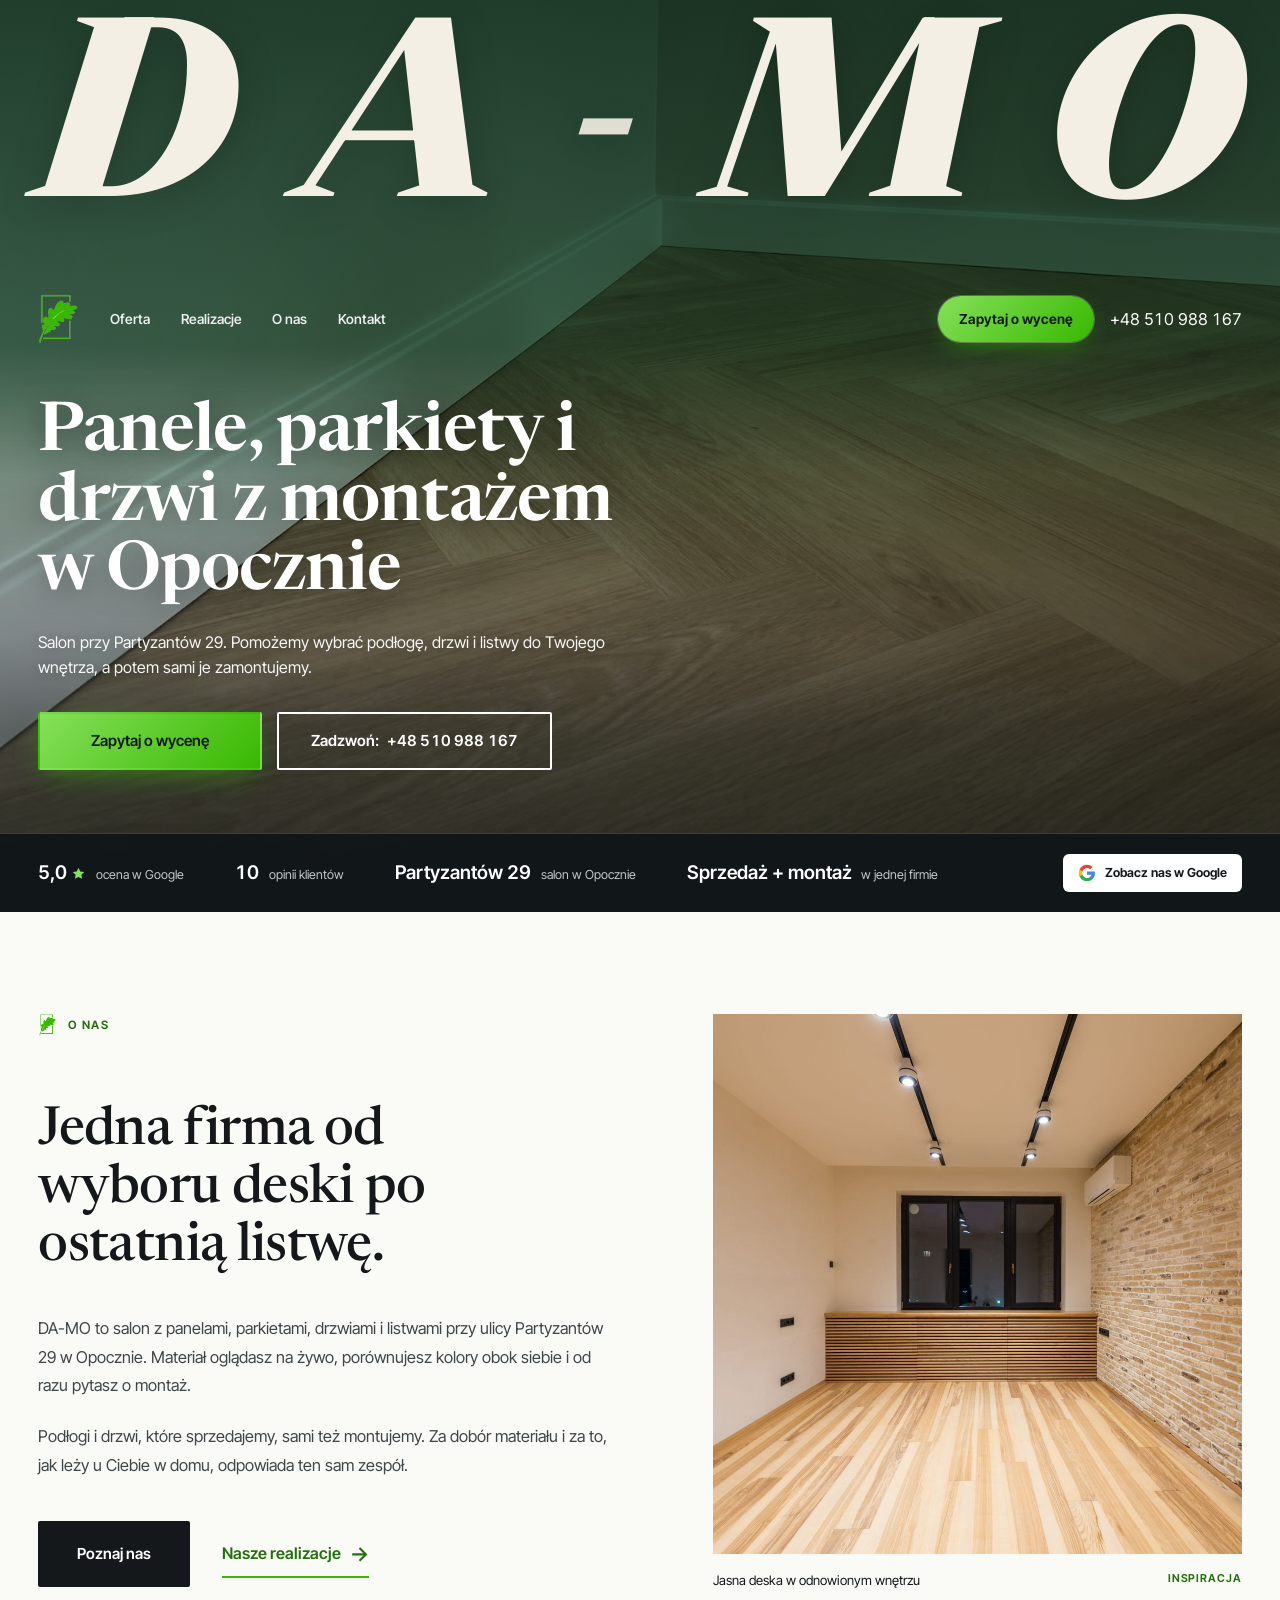
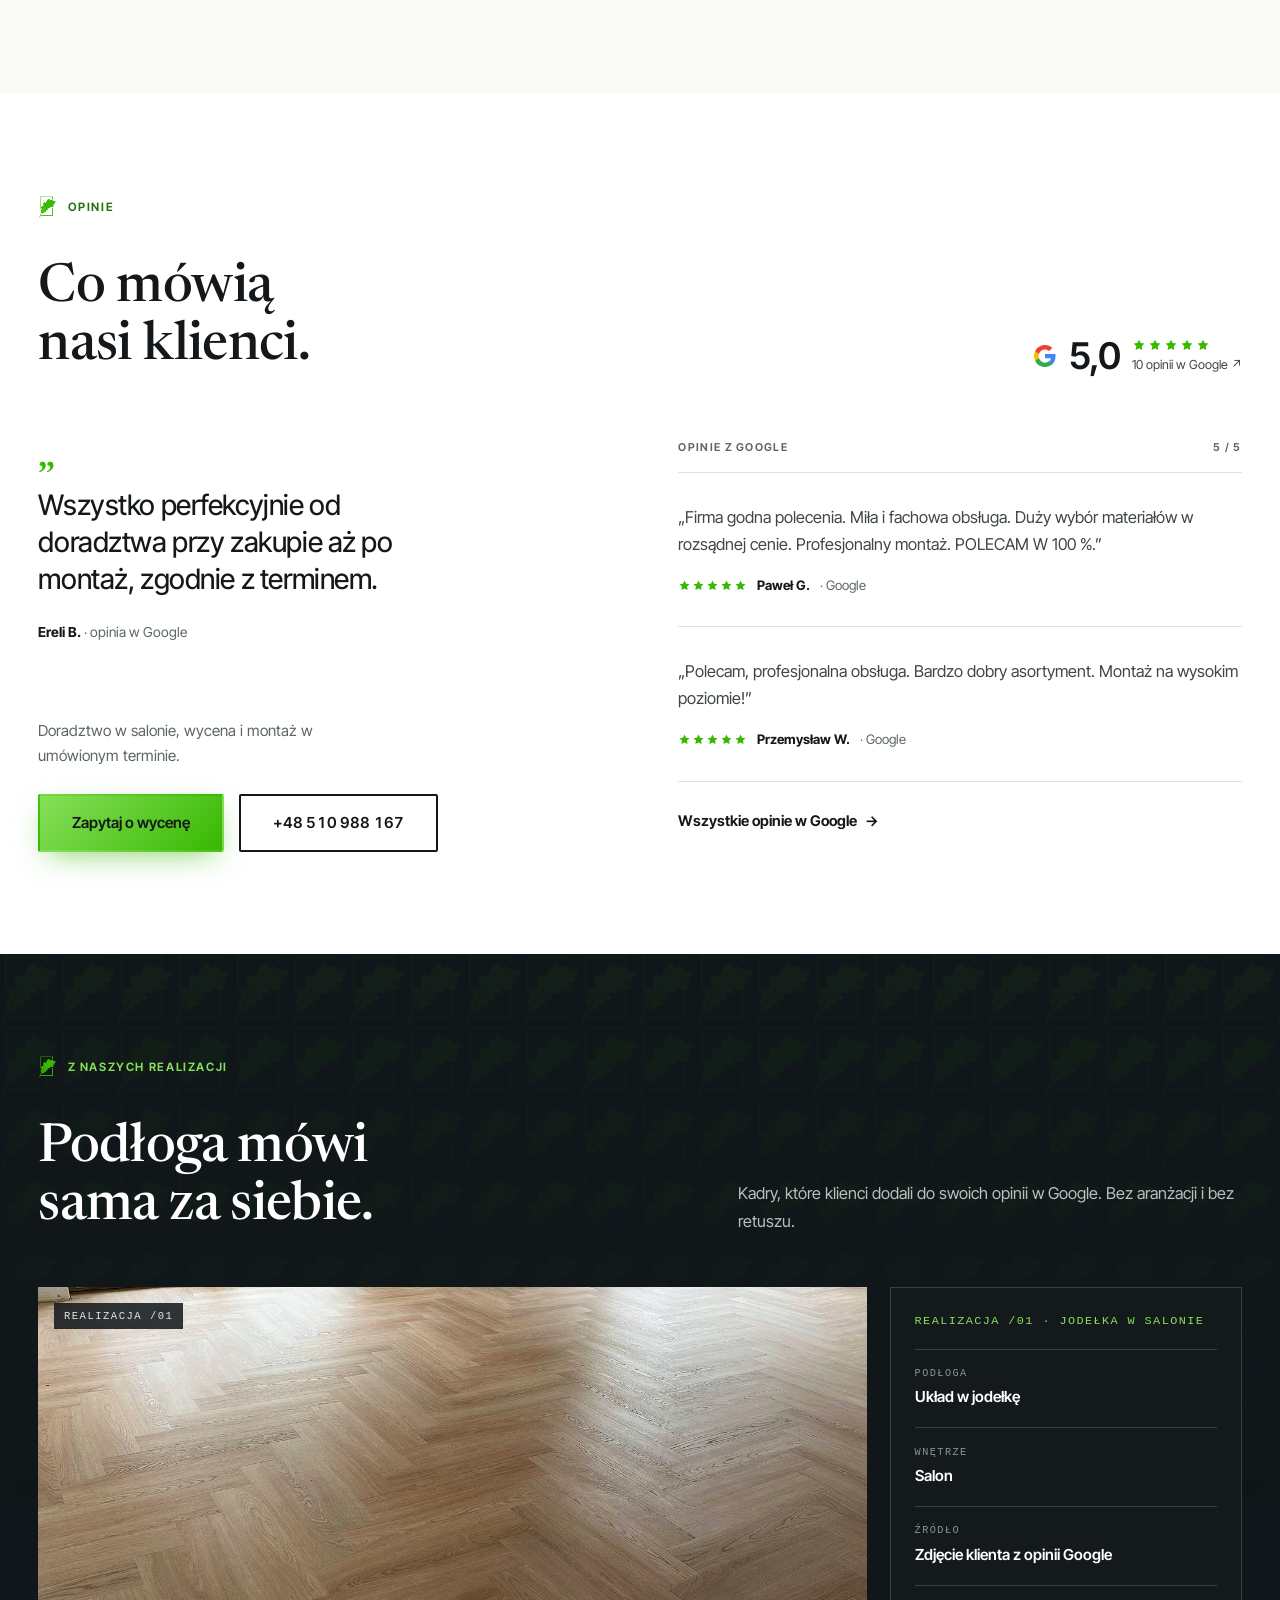
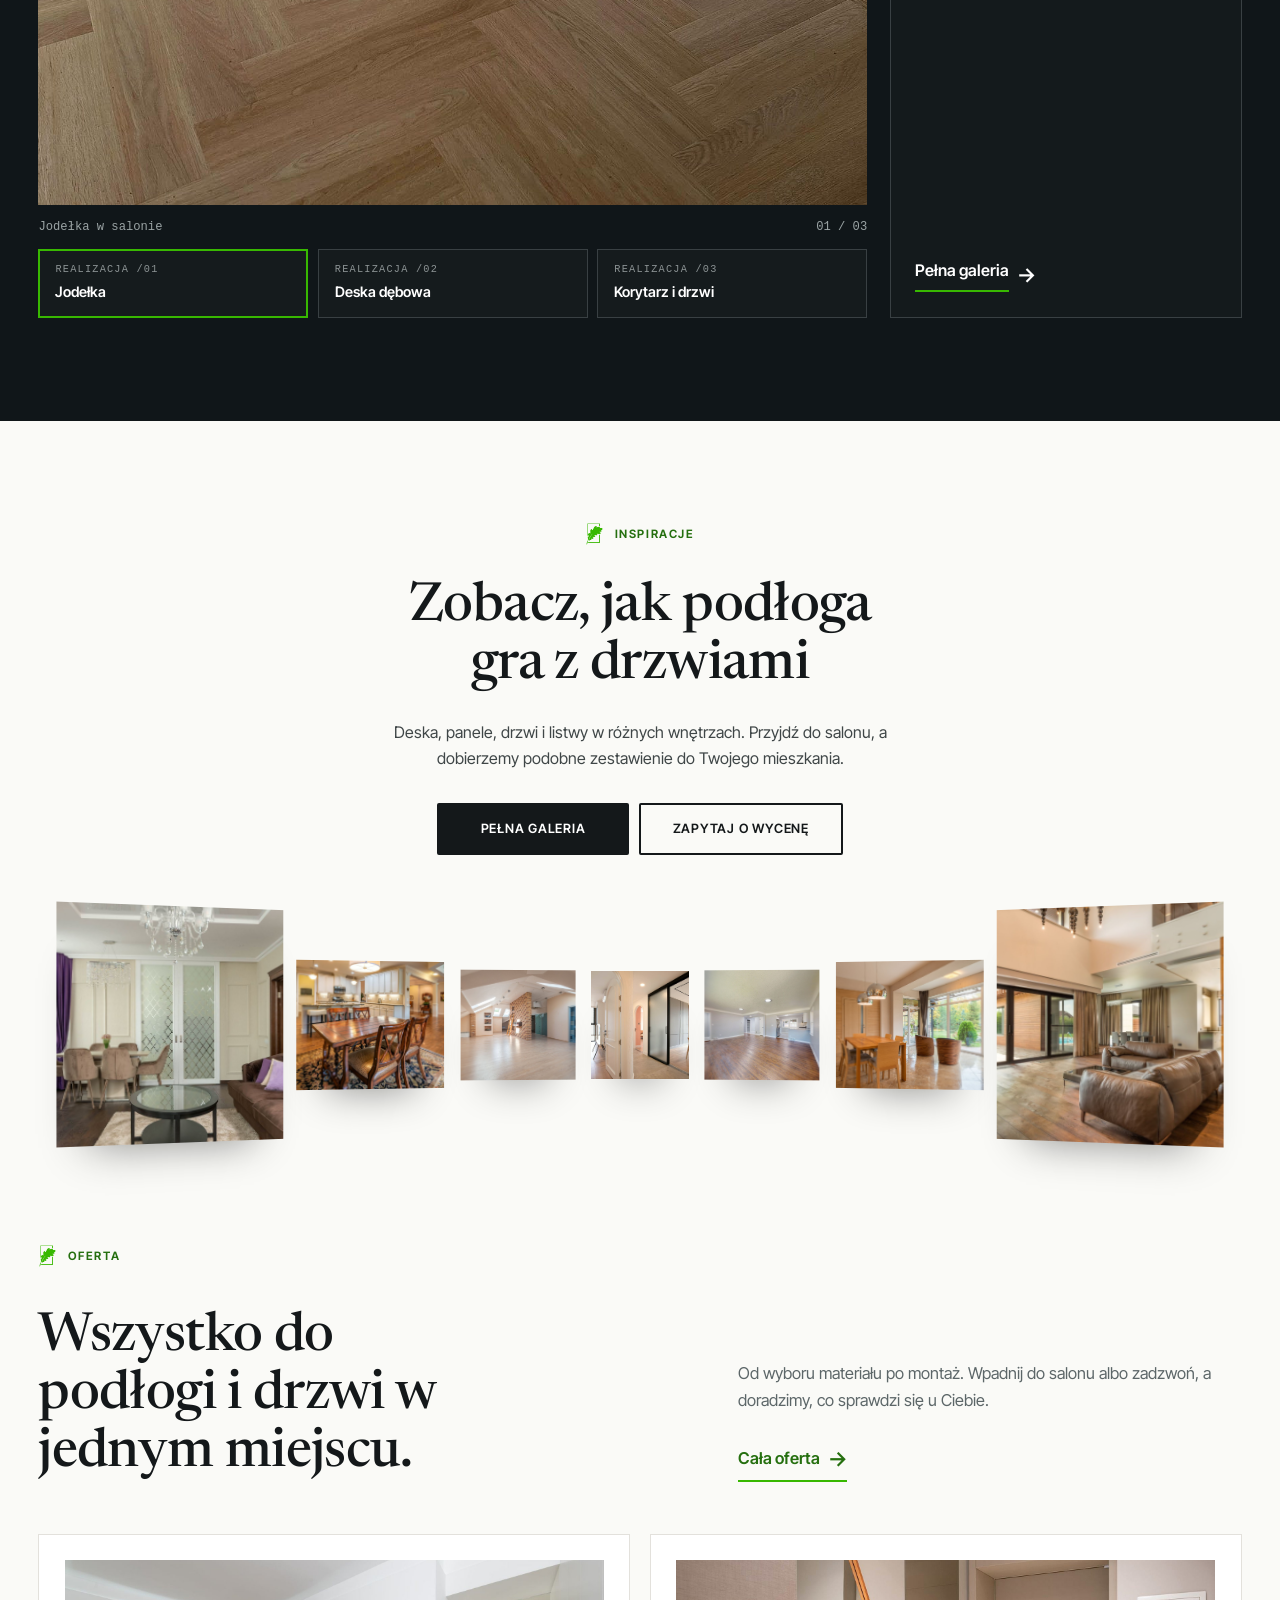
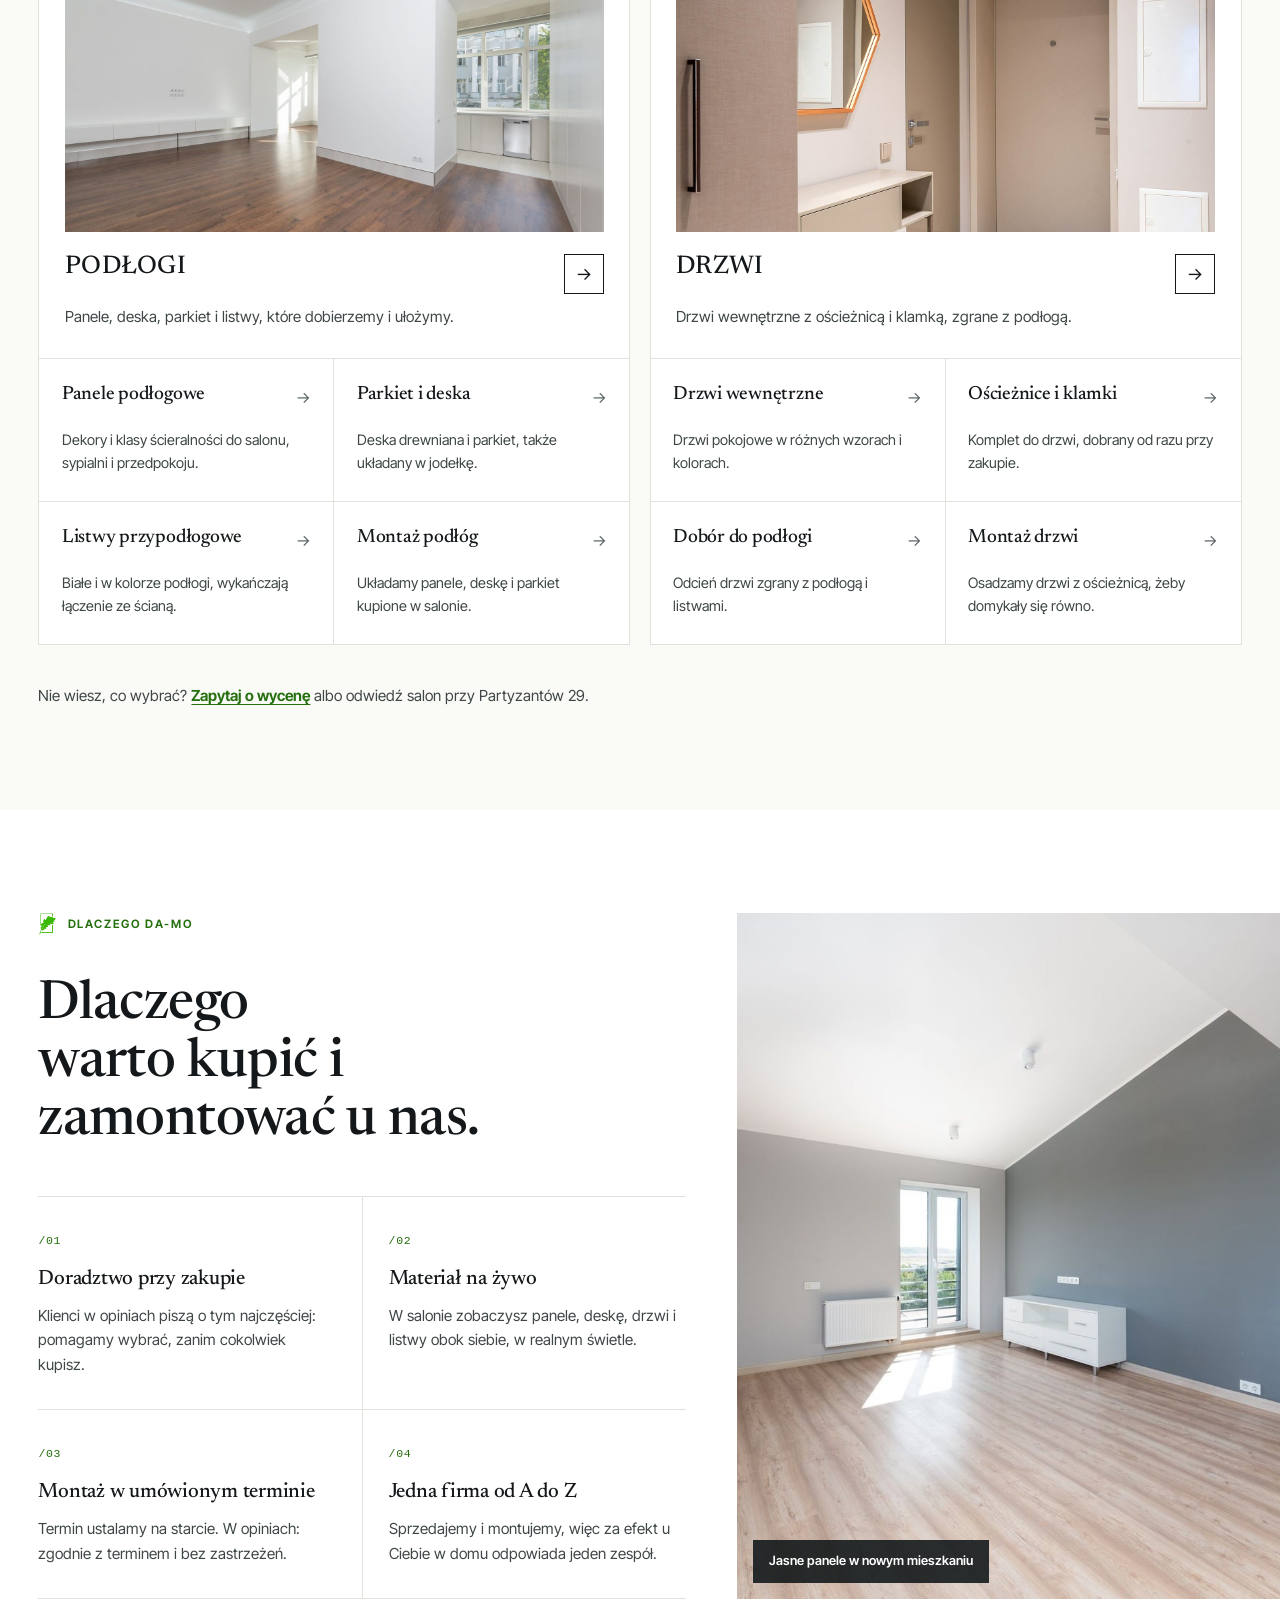
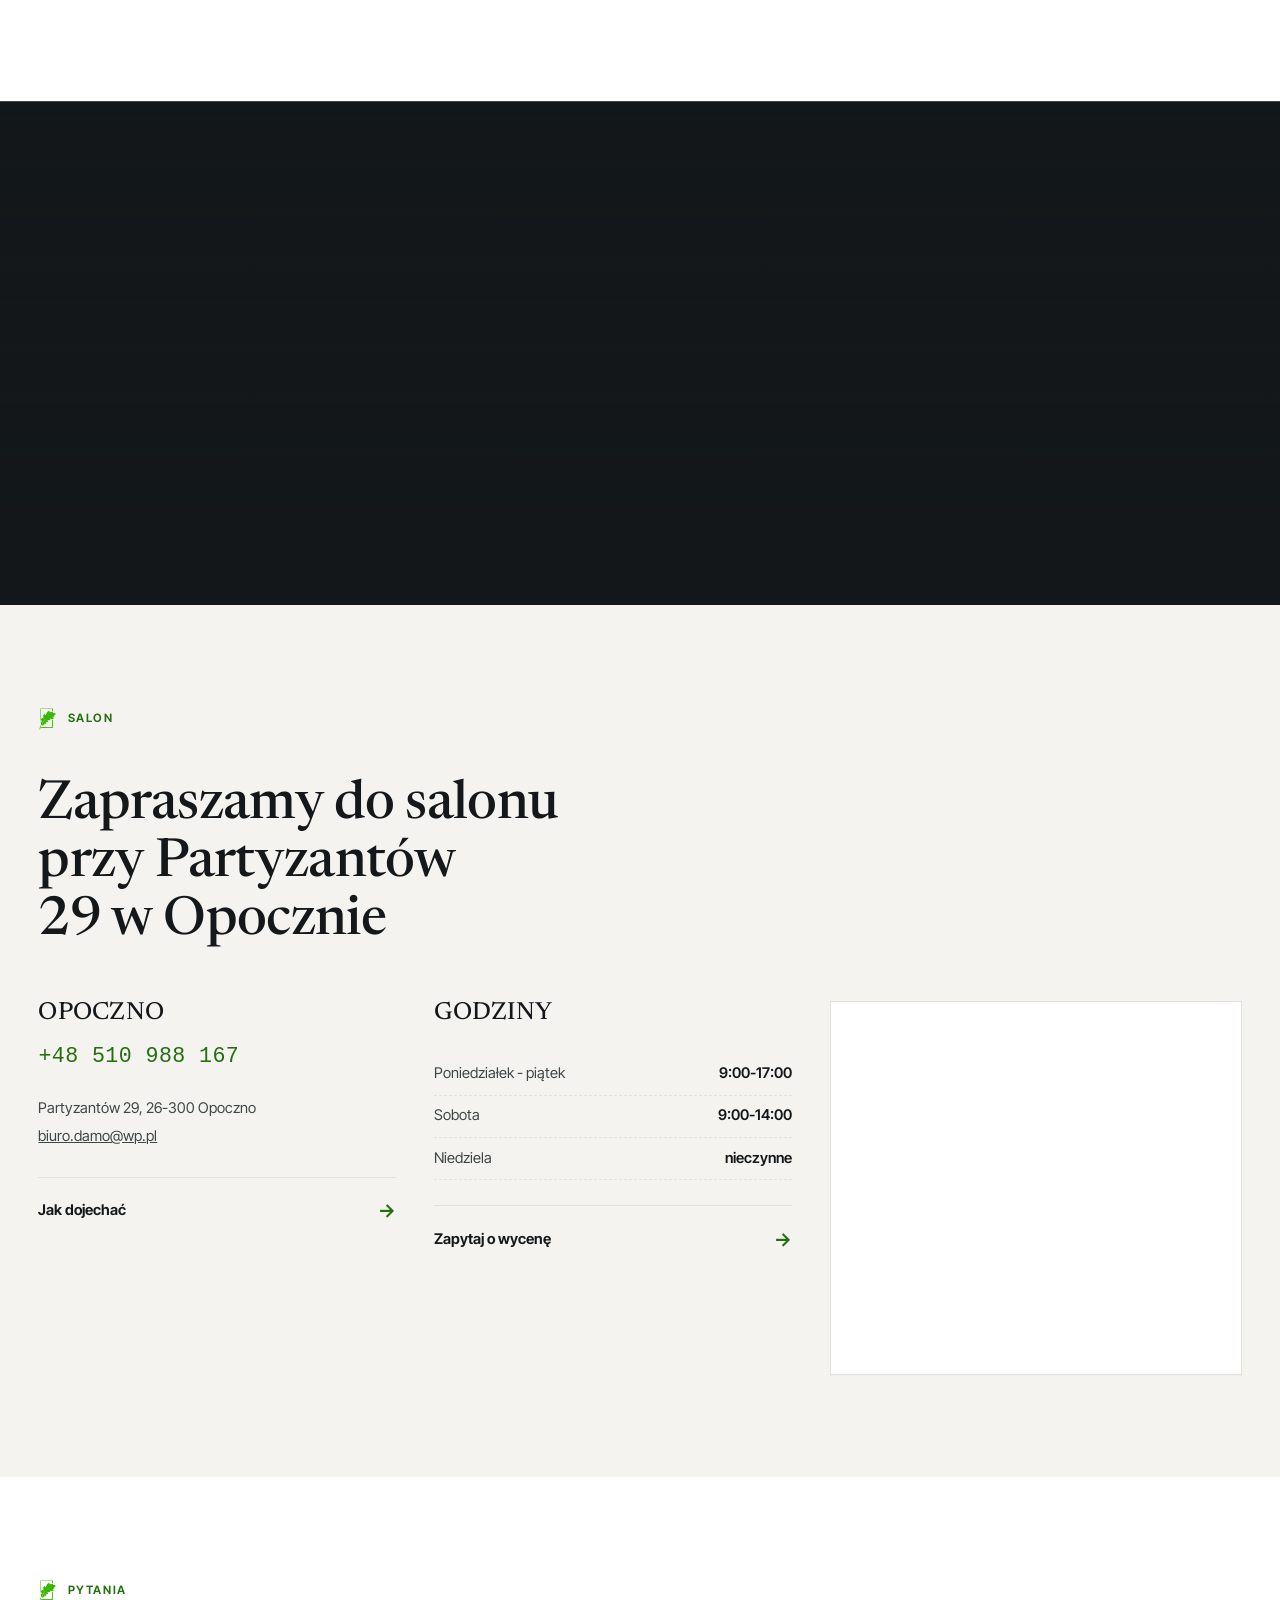
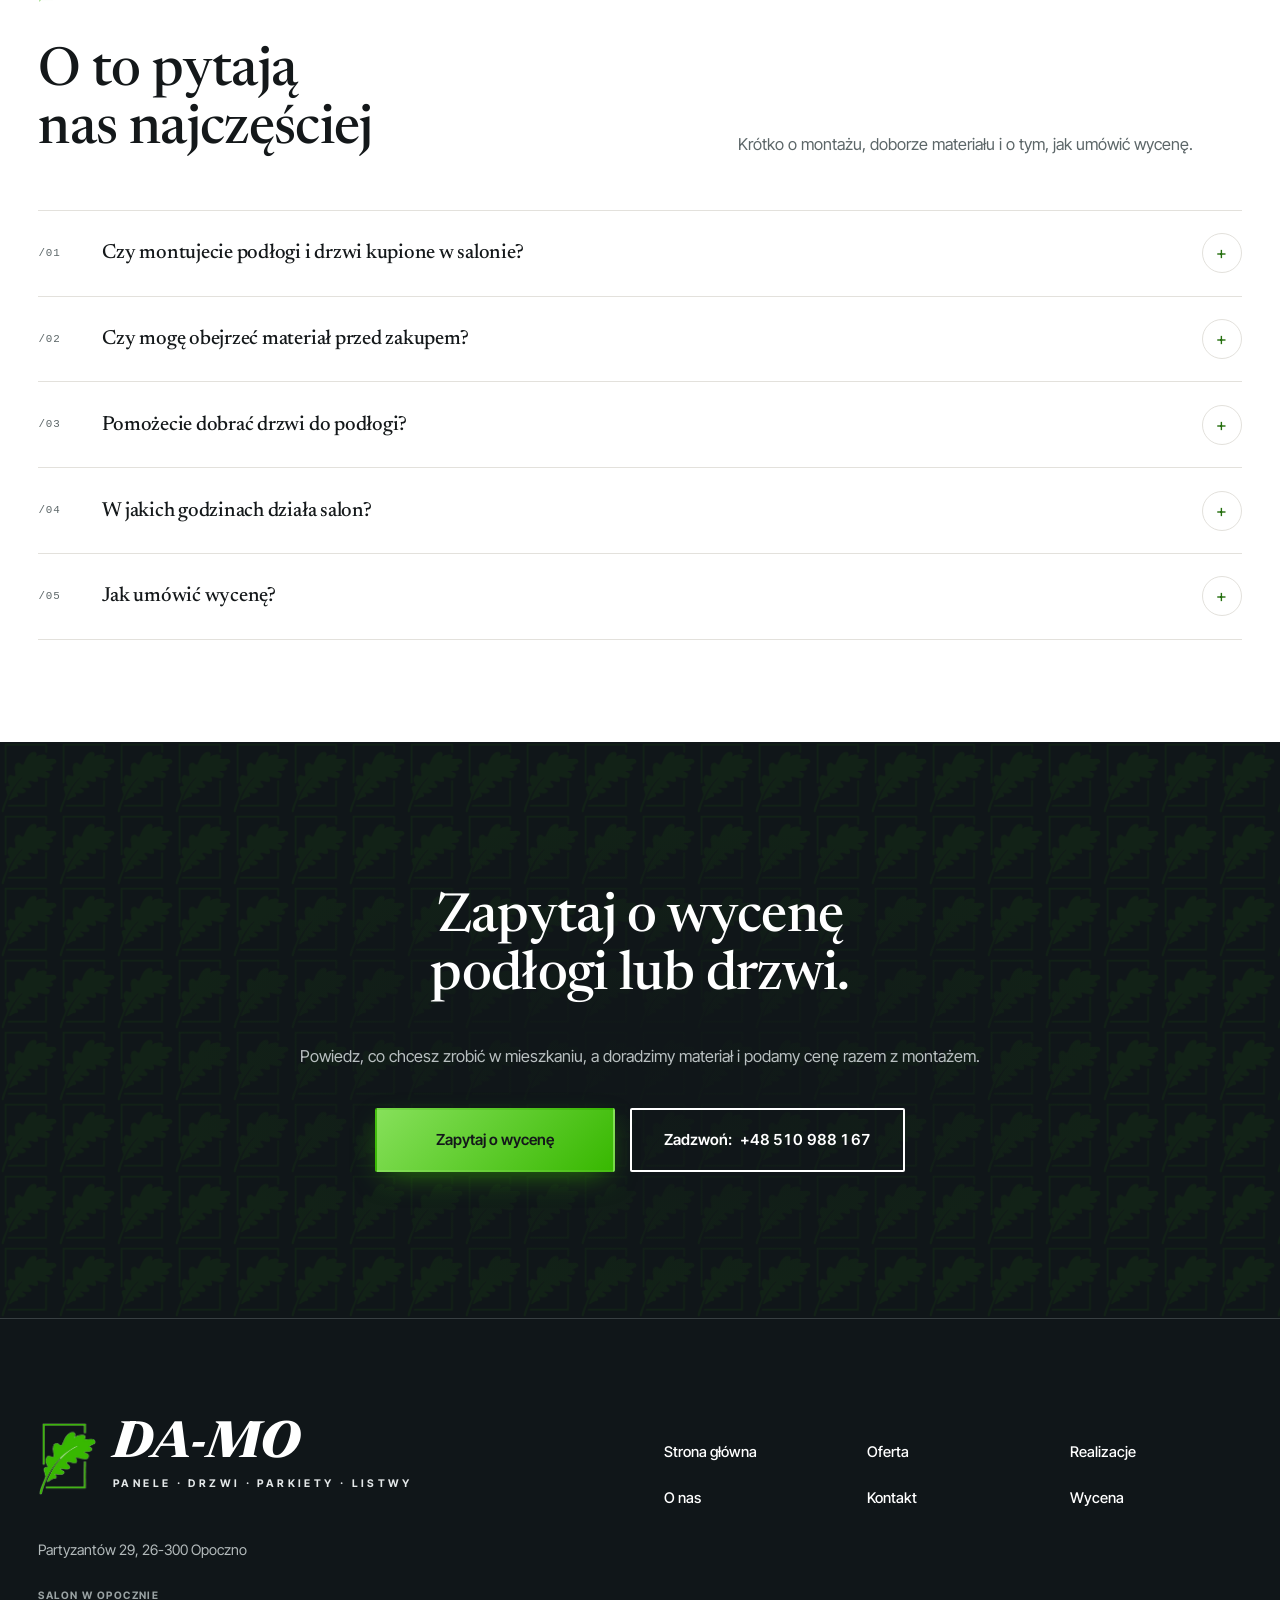
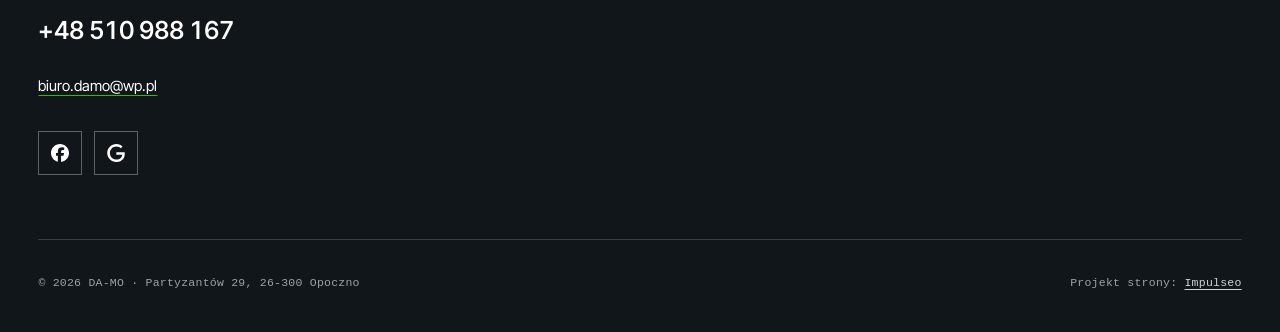
==== commit a4ee5ea0: "[claude-edit][cmt:8fd99a41-5316-4e41-8386-658f30fcc20b] demo przebudowane w stylu swellroofing.com (" ====
--- a/index.html
+++ b/index.html
@@ -2,6 +2,7 @@
 <html lang="pl">
 <head>
 <meta charset="UTF-8">
+<meta name="theme-color" content="#101619">
 <meta name="viewport" content="width=device-width, initial-scale=1.0">
 <title>DA-MO - panele, drzwi, parkiety i listwy · Opoczno</title>
 <meta name="description" content="DA-MO w Opocznie, ul. Partyzantów 29 - panele podłogowe, parkiety, drzwi wewnętrzne i listwy. Doradzimy przy wyborze i zamontujemy. Zadzwoń: 510 988 167.">
@@ -20,162 +21,258 @@
 <script type="application/ld+json">{"@context": "https://schema.org", "@type": "LocalBusiness", "name": "DA-MO", "url": "https://kris20032.github.io/da-mo/", "telephone": "+48510988167", "image": "https://kris20032.github.io/da-mo/img/og.jpg", "areaServed": "Opoczno", "sameAs": ["https://www.facebook.com/p/DA-MO-Panele-Drzwi-Parkiety-Listwy-61571626570182/", "https://www.google.com/maps/place/DA-MO+panele,+drzwi,+parkiety,+listwy/@51.3767333,20.2776448,17z/data=!4m6!3m5!1s0x471999647cb9dcc5:0xbed50faa135890ad!8m2!3d51.3767333!4d20.2776448"]}</script>
 <link rel="preconnect" href="https://fonts.googleapis.com">
 <link rel="preconnect" href="https://fonts.gstatic.com" crossorigin>
-<link href="https://fonts.googleapis.com/css2?family=Lora:wght@500;600;700&family=Manrope:wght@400;500;600&display=swap" rel="stylesheet">
-<link rel="stylesheet" href="assets/styles.css?v=3ba8359c">
+<link href="https://fonts.googleapis.com/css2?family=Inter+Tight:wght@400;500;600;700&family=Newsreader:ital,opsz,wght@0,6..72,400;0,6..72,500;0,6..72,600;1,6..72,500;1,6..72,700;1,6..72,800&display=swap" rel="stylesheet">
+<link rel="stylesheet" href="assets/styles.css?v=sw1">
+<meta name="nb-deploy" content="803321ba471d">
 </head>
 <body>
 
-<header class="nav">
-  <div class="wrap nav-inner">
-    <a class="brand brand-has-logo" href="index.html"><img class="brand-logo" src="img/logo.png" alt="DA-MO" width="483" height="610" decoding="async"></a>
-    <nav class="nav-links">
-      <a href="index.html" class="active" aria-current="page">Strona główna</a>
-      <a href="realizacje.html">Realizacje</a>
-      <a href="oferta.html">Oferta</a>
-      <a href="o-nas.html">O nas</a>
-      <a href="kontakt.html">Kontakt</a>
-      <a href="kontakt.html" class="btn btn-accent">Zapytaj o wycenę</a>
+<main>
+<section class="hero">
+  <img src="img/hero.jpg" fetchpriority="high" alt="Podłoga w jodełkę z białą listwą przypodłogową - realizacja DA-MO" width="1600" height="1200">
+  <div class="hero-tint" aria-hidden="true"></div><div class="hero-shade" aria-hidden="true"></div>
+  <div class="shell">
+    <a class="wordmark" href="index.html" aria-label="DA-MO"><span>D</span><span>A</span><span class="dash">-</span><span>M</span><span>O</span></a>
+  </div>
+  <header class="nav nav-hero">
+  <div class="shell nav-inner">
+    <a class="brand" href="index.html" aria-label="DA-MO - strona główna"><img class="brand-logo" src="img/logo.png" alt="DA-MO" width="483" height="610" decoding="async"></a>
+    <nav class="nav-links" aria-label="Menu główne">
+        <a href="oferta.html">Oferta</a>
+        <a href="realizacje.html">Realizacje</a>
+        <a href="o-nas.html">O nas</a>
+        <a href="kontakt.html">Kontakt</a>
+        <a class="btn btn-fill nav-mobile-only" href="kontakt.html">Zapytaj o wycenę</a>
+        <a class="nav-mobile-only" href="tel:+48510988167">+48 510 988 167</a>
     </nav>
+    <div class="nav-cta">
+      <a class="pill" href="kontakt.html">Zapytaj o wycenę</a>
+      <a class="phone" href="tel:+48510988167">+48 510 988 167</a>
+    </div>
     <button class="nav-toggle" aria-label="Menu"><span></span><span></span><span></span></button>
   </div>
 </header>
-
-<main>
-<section class="hero-cine">
-  <img src="img/hero.jpg" fetchpriority="high" data-rotate="img/g1.jpg|img/g2.jpg" alt="DA-MO - Podłogi i drzwi z montażem w Opocznie" width="1600" height="1200">
-  <div class="wrap">
-    <div class="hero-copy">
-      <div class="brandmark bm-l"><span class="bm-line"><span>DA-MO</span></span></div>
-      <h1>Podłogi i drzwi z montażem w Opocznie</h1>
-      <p class="lead">Salon przy Partyzantów 29: panele, parkiety, drzwi wewnętrzne i listwy. Pomożemy wybrać materiał do Twojego wnętrza, a potem sami go zamontujemy.</p>
-      <div class="hero-actions">
-        <a href="realizacje.html" class="btn btn-accent">Zobacz realizacje <span class="arr">→</span></a>
-        <a href="kontakt.html" class="btn btn-ghost btn-on-dark">Zapytaj o wycenę</a>
-      </div>
-      <div style="margin-top:var(--space-6);color:#fff;font-weight:600;letter-spacing:.02em;opacity:.92"><span class="g-badge"><svg class="gb-ico" viewBox="0 0 24 24" width="18" height="18" aria-hidden="true"><path fill="#4285F4" d="M22.56 12.25c0-.78-.07-1.53-.2-2.25H12v4.26h5.92c-.26 1.37-1.04 2.53-2.21 3.31v2.77h3.57c2.08-1.92 3.28-4.74 3.28-8.09z"/><path fill="#34A853" d="M12 23c2.97 0 5.46-.98 7.28-2.66l-3.57-2.77c-.98.66-2.23 1.06-3.71 1.06-2.86 0-5.29-1.93-6.16-4.53H2.18v2.84C3.99 20.53 7.7 23 12 23z"/><path fill="#FBBC05" d="M5.84 14.09c-.22-.66-.35-1.36-.35-2.09s.13-1.43.35-2.09V7.07H2.18C1.43 8.55 1 10.22 1 12s.43 3.45 1.18 4.93l2.85-2.22.81-.62z"/><path fill="#EA4335" d="M12 5.38c1.62 0 3.06.56 4.21 1.64l3.15-3.15C17.45 2.09 14.97 1 12 1 7.7 1 3.99 3.47 2.18 7.07l3.66 2.84c.87-2.6 3.3-4.53 6.16-4.53z"/></svg><b class="gb-ocena">5,0</b><svg class="gb-stars" viewBox="0 0 90 18" width="74" height="14.8" aria-hidden="true"><g fill="currentColor" opacity=".26"><path transform="translate(0,0)" d="M9 1.6l2.2 4.46 4.92.72-3.56 3.47.84 4.9L9 12.74l-4.4 2.31.84-4.9L1.88 6.68l4.92-.72L9 1.6Z"/><path transform="translate(18,0)" d="M9 1.6l2.2 4.46 4.92.72-3.56 3.47.84 4.9L9 12.74l-4.4 2.31.84-4.9L1.88 6.68l4.92-.72L9 1.6Z"/><path transform="translate(36,0)" d="M9 1.6l2.2 4.46 4.92.72-3.56 3.47.84 4.9L9 12.74l-4.4 2.31.84-4.9L1.88 6.68l4.92-.72L9 1.6Z"/><path transform="translate(54,0)" d="M9 1.6l2.2 4.46 4.92.72-3.56 3.47.84 4.9L9 12.74l-4.4 2.31.84-4.9L1.88 6.68l4.92-.72L9 1.6Z"/><path transform="translate(72,0)" d="M9 1.6l2.2 4.46 4.92.72-3.56 3.47.84 4.9L9 12.74l-4.4 2.31.84-4.9L1.88 6.68l4.92-.72L9 1.6Z"/></g><clipPath id="gs1000"><rect x="0" y="0" width="90.0" height="18"/></clipPath><g fill="#FBBC04" clip-path="url(#gs1000)"><path transform="translate(0,0)" d="M9 1.6l2.2 4.46 4.92.72-3.56 3.47.84 4.9L9 12.74l-4.4 2.31.84-4.9L1.88 6.68l4.92-.72L9 1.6Z"/><path transform="translate(18,0)" d="M9 1.6l2.2 4.46 4.92.72-3.56 3.47.84 4.9L9 12.74l-4.4 2.31.84-4.9L1.88 6.68l4.92-.72L9 1.6Z"/><path transform="translate(36,0)" d="M9 1.6l2.2 4.46 4.92.72-3.56 3.47.84 4.9L9 12.74l-4.4 2.31.84-4.9L1.88 6.68l4.92-.72L9 1.6Z"/><path transform="translate(54,0)" d="M9 1.6l2.2 4.46 4.92.72-3.56 3.47.84 4.9L9 12.74l-4.4 2.31.84-4.9L1.88 6.68l4.92-.72L9 1.6Z"/><path transform="translate(72,0)" d="M9 1.6l2.2 4.46 4.92.72-3.56 3.47.84 4.9L9 12.74l-4.4 2.31.84-4.9L1.88 6.68l4.92-.72L9 1.6Z"/></g></svg><span class="gb-txt">10 opinii w Google</span></span></div>
-    </div>
-  </div>
-</section>
-<section class="strip n-5" style="padding-block:0">
-  <div class="wrap">
-    <div class="item reveal"><div class="k">Salon</div><div class="v">Partyzantów 29</div></div>
-    <div class="item reveal"><div class="k">Panele</div><div class="v">i parkiety</div></div>
-    <div class="item reveal"><div class="k">Drzwi</div><div class="v">wewnętrzne</div></div>
-    <div class="item reveal"><div class="k">Listwy</div><div class="v">przypodłogowe</div></div>
-    <div class="item reveal"><div class="k">Montaż</div><div class="v">paneli i drzwi</div></div>
-  </div>
-</section>
-<section class="opinie-mini" aria-label="Opinie klientów">
-  <div class="wrap">
-    <div class="om-row">
-      <div class="om-item reveal"><blockquote>„Firma godna polecenia.”</blockquote><span class="om-autor">Paweł G.</span></div>
-      <div class="om-item reveal"><blockquote>„Wszystko perfekcyjnie od doradztwa przy zakupie aż po perfekcyjny montaż wszystko zgodnie z terminem i bez…”</blockquote><span class="om-autor">Ereli B.</span></div>
-      <div class="om-item reveal"><blockquote>„Polecam, profesjonalna obsługa.”</blockquote><span class="om-autor">Przemysław W.</span></div>
-    </div>
-  </div>
-</section>
-<section>
-  <div class="wrap split">
-    <div class="split-art reveal"><img src="img/g6.jpg" alt="DA-MO - podłoga w salonie" loading="lazy" width="1600" height="1068" decoding="async"></div>
-    <div class="split-copy reveal">
-      <span class="eyebrow">O nas</span>
-      <h2>Salon i montaż w Opocznie</h2>
-      <p class="muted">DA-MO to salon z panelami, parkietami, drzwiami i listwami przy ulicy Partyzantów 29 w Opocznie. Możesz u nas obejrzeć materiał na żywo, porównać kolory i od razu zapytać o montaż.</p>
-      <p class="muted">Podłogi i drzwi, które sprzedajemy, sami też montujemy. Dzięki temu jedna firma odpowiada za dobór materiału i za to, jak leży on u Ciebie w domu. Klienci w opiniach piszą o doradztwie przy zakupie, rozsądnych cenach i montażu w umówionym terminie.</p>
-      <a href="o-nas.html" class="btn btn-ghost">Poznaj nas <span class="arr">→</span></a>
-    </div>
-  </div>
-</section>
-<section class="gateways-band">
-  <div class="wrap">
-    <div class="gateways">
-      <a href="oferta.html" class="gateway reveal"><img src="img/g4.jpg" alt="Panele podłogowe" loading="lazy" width="1600" height="1200" decoding="async"><span class="g-ttl">Panele podłogowe</span></a>
-      <a href="oferta.html" class="gateway reveal"><img src="img/g3.jpg" alt="Parkiety i deska" loading="lazy" width="1600" height="870" decoding="async"><span class="g-ttl">Parkiety i deska</span></a>
-      <a href="oferta.html" class="gateway reveal"><img src="img/g5.jpg" alt="Drzwi wewnętrzne" loading="lazy" width="1600" height="1067" decoding="async"><span class="g-ttl">Drzwi wewnętrzne</span></a>
-    </div>
-  </div>
-</section>
-<section class="stopklatka" aria-hidden="true">
-  <div class="stk-bg" style="background-image:url(img/g9.jpg)"></div>
-</section>
-<section class="opinie">
-  <div class="wrap">
-    <div class="head center reveal">
-      <span class="eyebrow">Opinie</span>
-      <h2>Co mówią klienci</h2>
-    </div>
-    <p class="op-meta reveal"><span class="g-badge"><svg class="gb-ico" viewBox="0 0 24 24" width="18" height="18" aria-hidden="true"><path fill="#4285F4" d="M22.56 12.25c0-.78-.07-1.53-.2-2.25H12v4.26h5.92c-.26 1.37-1.04 2.53-2.21 3.31v2.77h3.57c2.08-1.92 3.28-4.74 3.28-8.09z"/><path fill="#34A853" d="M12 23c2.97 0 5.46-.98 7.28-2.66l-3.57-2.77c-.98.66-2.23 1.06-3.71 1.06-2.86 0-5.29-1.93-6.16-4.53H2.18v2.84C3.99 20.53 7.7 23 12 23z"/><path fill="#FBBC05" d="M5.84 14.09c-.22-.66-.35-1.36-.35-2.09s.13-1.43.35-2.09V7.07H2.18C1.43 8.55 1 10.22 1 12s.43 3.45 1.18 4.93l2.85-2.22.81-.62z"/><path fill="#EA4335" d="M12 5.38c1.62 0 3.06.56 4.21 1.64l3.15-3.15C17.45 2.09 14.97 1 12 1 7.7 1 3.99 3.47 2.18 7.07l3.66 2.84c.87-2.6 3.3-4.53 6.16-4.53z"/></svg><b class="gb-ocena">5,0</b><svg class="gb-stars" viewBox="0 0 90 18" width="74" height="14.8" aria-hidden="true"><g fill="currentColor" opacity=".26"><path transform="translate(0,0)" d="M9 1.6l2.2 4.46 4.92.72-3.56 3.47.84 4.9L9 12.74l-4.4 2.31.84-4.9L1.88 6.68l4.92-.72L9 1.6Z"/><path transform="translate(18,0)" d="M9 1.6l2.2 4.46 4.92.72-3.56 3.47.84 4.9L9 12.74l-4.4 2.31.84-4.9L1.88 6.68l4.92-.72L9 1.6Z"/><path transform="translate(36,0)" d="M9 1.6l2.2 4.46 4.92.72-3.56 3.47.84 4.9L9 12.74l-4.4 2.31.84-4.9L1.88 6.68l4.92-.72L9 1.6Z"/><path transform="translate(54,0)" d="M9 1.6l2.2 4.46 4.92.72-3.56 3.47.84 4.9L9 12.74l-4.4 2.31.84-4.9L1.88 6.68l4.92-.72L9 1.6Z"/><path transform="translate(72,0)" d="M9 1.6l2.2 4.46 4.92.72-3.56 3.47.84 4.9L9 12.74l-4.4 2.31.84-4.9L1.88 6.68l4.92-.72L9 1.6Z"/></g><clipPath id="gs1000"><rect x="0" y="0" width="90.0" height="18"/></clipPath><g fill="#FBBC04" clip-path="url(#gs1000)"><path transform="translate(0,0)" d="M9 1.6l2.2 4.46 4.92.72-3.56 3.47.84 4.9L9 12.74l-4.4 2.31.84-4.9L1.88 6.68l4.92-.72L9 1.6Z"/><path transform="translate(18,0)" d="M9 1.6l2.2 4.46 4.92.72-3.56 3.47.84 4.9L9 12.74l-4.4 2.31.84-4.9L1.88 6.68l4.92-.72L9 1.6Z"/><path transform="translate(36,0)" d="M9 1.6l2.2 4.46 4.92.72-3.56 3.47.84 4.9L9 12.74l-4.4 2.31.84-4.9L1.88 6.68l4.92-.72L9 1.6Z"/><path transform="translate(54,0)" d="M9 1.6l2.2 4.46 4.92.72-3.56 3.47.84 4.9L9 12.74l-4.4 2.31.84-4.9L1.88 6.68l4.92-.72L9 1.6Z"/><path transform="translate(72,0)" d="M9 1.6l2.2 4.46 4.92.72-3.56 3.47.84 4.9L9 12.74l-4.4 2.31.84-4.9L1.88 6.68l4.92-.72L9 1.6Z"/></g></svg><span class="gb-txt">10 opinii w Google</span></span></p>
-    <p class="op-meta reveal"><a class="op-google" href="https://www.google.com/maps/place/DA-MO+panele,+drzwi,+parkiety,+listwy/@51.3767333,20.2776448,17z/data=!4m6!3m5!1s0x471999647cb9dcc5:0xbed50faa135890ad!8m2!3d51.3767333!4d20.2776448" target="_blank" rel="noopener"><svg class="op-g-ico" viewBox="0 0 24 24" width="17" height="17" aria-hidden="true"><path fill="#4285F4" d="M22.56 12.25c0-.78-.07-1.53-.2-2.25H12v4.26h5.92c-.26 1.37-1.04 2.53-2.21 3.31v2.77h3.57c2.08-1.92 3.28-4.74 3.28-8.09z"/><path fill="#34A853" d="M12 23c2.97 0 5.46-.98 7.28-2.66l-3.57-2.77c-.98.66-2.23 1.06-3.71 1.06-2.86 0-5.29-1.93-6.16-4.53H2.18v2.84C3.99 20.53 7.7 23 12 23z"/><path fill="#FBBC05" d="M5.84 14.09c-.22-.66-.35-1.36-.35-2.09s.13-1.43.35-2.09V7.07H2.18C1.43 8.55 1 10.22 1 12s.43 3.45 1.18 4.93l2.85-2.22.81-.62z"/><path fill="#EA4335" d="M12 5.38c1.62 0 3.06.56 4.21 1.64l3.15-3.15C17.45 2.09 14.97 1 12 1 7.7 1 3.99 3.47 2.18 7.07l3.66 2.84c.87-2.6 3.3-4.53 6.16-4.53z"/></svg><span>Zobacz opinie w Google</span><span class="arr">→</span></a></p>
-    <div class="opinie-grid">
-      <figure class="op-card reveal"><span class="op-star"><svg class="ico-star" width="14" height="14" viewBox="0 0 24 24" style="vertical-align:-2px" aria-hidden="true"><path d="M12 2.8l2.85 5.8 6.4.93-4.63 4.5 1.1 6.37L12 17.4l-5.72 3 1.1-6.37-4.63-4.5 6.4-.93L12 2.8Z" fill="currentColor"/></svg><svg class="ico-star" width="14" height="14" viewBox="0 0 24 24" style="vertical-align:-2px" aria-hidden="true"><path d="M12 2.8l2.85 5.8 6.4.93-4.63 4.5 1.1 6.37L12 17.4l-5.72 3 1.1-6.37-4.63-4.5 6.4-.93L12 2.8Z" fill="currentColor"/></svg><svg class="ico-star" width="14" height="14" viewBox="0 0 24 24" style="vertical-align:-2px" aria-hidden="true"><path d="M12 2.8l2.85 5.8 6.4.93-4.63 4.5 1.1 6.37L12 17.4l-5.72 3 1.1-6.37-4.63-4.5 6.4-.93L12 2.8Z" fill="currentColor"/></svg><svg class="ico-star" width="14" height="14" viewBox="0 0 24 24" style="vertical-align:-2px" aria-hidden="true"><path d="M12 2.8l2.85 5.8 6.4.93-4.63 4.5 1.1 6.37L12 17.4l-5.72 3 1.1-6.37-4.63-4.5 6.4-.93L12 2.8Z" fill="currentColor"/></svg><svg class="ico-star" width="14" height="14" viewBox="0 0 24 24" style="vertical-align:-2px" aria-hidden="true"><path d="M12 2.8l2.85 5.8 6.4.93-4.63 4.5 1.1 6.37L12 17.4l-5.72 3 1.1-6.37-4.63-4.5 6.4-.93L12 2.8Z" fill="currentColor"/></svg></span><blockquote>Firma godna polecenia. Miła i fachowa obsługa. Duży wybór materiałów w rozsądnej cenie. Profesjonalny montaż. POLECAM W 100 %.</blockquote><span class="op-autor">Paweł G.</span></figure>
-      <figure class="op-card reveal"><span class="op-star"><svg class="ico-star" width="14" height="14" viewBox="0 0 24 24" style="vertical-align:-2px" aria-hidden="true"><path d="M12 2.8l2.85 5.8 6.4.93-4.63 4.5 1.1 6.37L12 17.4l-5.72 3 1.1-6.37-4.63-4.5 6.4-.93L12 2.8Z" fill="currentColor"/></svg><svg class="ico-star" width="14" height="14" viewBox="0 0 24 24" style="vertical-align:-2px" aria-hidden="true"><path d="M12 2.8l2.85 5.8 6.4.93-4.63 4.5 1.1 6.37L12 17.4l-5.72 3 1.1-6.37-4.63-4.5 6.4-.93L12 2.8Z" fill="currentColor"/></svg><svg class="ico-star" width="14" height="14" viewBox="0 0 24 24" style="vertical-align:-2px" aria-hidden="true"><path d="M12 2.8l2.85 5.8 6.4.93-4.63 4.5 1.1 6.37L12 17.4l-5.72 3 1.1-6.37-4.63-4.5 6.4-.93L12 2.8Z" fill="currentColor"/></svg><svg class="ico-star" width="14" height="14" viewBox="0 0 24 24" style="vertical-align:-2px" aria-hidden="true"><path d="M12 2.8l2.85 5.8 6.4.93-4.63 4.5 1.1 6.37L12 17.4l-5.72 3 1.1-6.37-4.63-4.5 6.4-.93L12 2.8Z" fill="currentColor"/></svg><svg class="ico-star" width="14" height="14" viewBox="0 0 24 24" style="vertical-align:-2px" aria-hidden="true"><path d="M12 2.8l2.85 5.8 6.4.93-4.63 4.5 1.1 6.37L12 17.4l-5.72 3 1.1-6.37-4.63-4.5 6.4-.93L12 2.8Z" fill="currentColor"/></svg></span><blockquote>Wszystko perfekcyjnie od doradztwa przy zakupie aż po perfekcyjny montaż wszystko zgodnie z terminem i bez najmniejszych zastrzeżeń</blockquote><span class="op-autor">Ereli B.</span></figure>
-      <figure class="op-card reveal"><span class="op-star"><svg class="ico-star" width="14" height="14" viewBox="0 0 24 24" style="vertical-align:-2px" aria-hidden="true"><path d="M12 2.8l2.85 5.8 6.4.93-4.63 4.5 1.1 6.37L12 17.4l-5.72 3 1.1-6.37-4.63-4.5 6.4-.93L12 2.8Z" fill="currentColor"/></svg><svg class="ico-star" width="14" height="14" viewBox="0 0 24 24" style="vertical-align:-2px" aria-hidden="true"><path d="M12 2.8l2.85 5.8 6.4.93-4.63 4.5 1.1 6.37L12 17.4l-5.72 3 1.1-6.37-4.63-4.5 6.4-.93L12 2.8Z" fill="currentColor"/></svg><svg class="ico-star" width="14" height="14" viewBox="0 0 24 24" style="vertical-align:-2px" aria-hidden="true"><path d="M12 2.8l2.85 5.8 6.4.93-4.63 4.5 1.1 6.37L12 17.4l-5.72 3 1.1-6.37-4.63-4.5 6.4-.93L12 2.8Z" fill="currentColor"/></svg><svg class="ico-star" width="14" height="14" viewBox="0 0 24 24" style="vertical-align:-2px" aria-hidden="true"><path d="M12 2.8l2.85 5.8 6.4.93-4.63 4.5 1.1 6.37L12 17.4l-5.72 3 1.1-6.37-4.63-4.5 6.4-.93L12 2.8Z" fill="currentColor"/></svg><svg class="ico-star" width="14" height="14" viewBox="0 0 24 24" style="vertical-align:-2px" aria-hidden="true"><path d="M12 2.8l2.85 5.8 6.4.93-4.63 4.5 1.1 6.37L12 17.4l-5.72 3 1.1-6.37-4.63-4.5 6.4-.93L12 2.8Z" fill="currentColor"/></svg></span><blockquote>Polecam, profesjonalna obsługa. Bardzo dobry asortyment. Montaż na wysokim poziomie!</blockquote><span class="op-autor">Przemysław W.</span></figure>
-    </div>
-  </div>
-</section>
-<section>
-  <div class="wrap">
-    <div class="head reveal">
-      <span class="eyebrow">Realizacje</span>
-      <h2>Podłogi i drzwi we wnętrzach</h2>
-      <p>Jodełka i deska dębowa to podłogi ułożone u naszych klientów. Pozostałe kadry pokazują, jak podłoga, drzwi i listwy mogą wyglądać razem.</p>
-    </div>
-    <div class="gallery">
-      <div class="tile t-two3 reveal"><img src="img/g8.jpg" alt="DA-MO" loading="lazy" width="1600" height="1068" decoding="async"></div>
-      <div class="tile t-third reveal"><img src="img/about.jpg" alt="DA-MO" loading="lazy" width="1600" height="2133" decoding="async"></div>
-    </div>
-    <div style="margin-top:var(--space-7)" class="reveal"><a href="realizacje.html" class="btn btn-accent">Pełna galeria <span class="arr">→</span></a></div>
-  </div>
-</section>
-<section class="cta">
-  <div class="wrap">
+  <div class="shell hero-copy">
+    <h1>Panele, parkiety i drzwi z montażem w Opocznie</h1>
+    <p class="lead">Salon przy Partyzantów 29. Pomożemy wybrać podłogę, drzwi i listwy do Twojego wnętrza, a potem sami je zamontujemy.</p>
+    <div class="hero-actions">
+      <a href="kontakt.html" class="btn btn-fill">Zapytaj o wycenę</a>
+      <a href="tel:+48510988167" class="btn btn-line">Zadzwoń: <span class="tel">+48 510 988 167</span></a>
+    </div>
+  </div>
+  <div class="trustbar">
+    <div class="shell">
+      <a class="trust-fact" href="https://www.google.com/maps/place/DA-MO+panele,+drzwi,+parkiety,+listwy/@51.3767333,20.2776448,17z/data=!4m6!3m5!1s0x471999647cb9dcc5:0xbed50faa135890ad!8m2!3d51.3767333!4d20.2776448" target="_blank" rel="noopener"><b>5,0 <svg viewBox="0 0 24 24" aria-hidden="true"><path d="M12 2.8l2.85 5.8 6.4.93-4.63 4.5 1.1 6.37L12 17.4l-5.72 3 1.1-6.37-4.63-4.5 6.4-.93L12 2.8Z" fill="currentColor"/></svg></b><span>ocena w Google</span></a>
+      <p class="trust-fact"><b>10</b><span>opinii klientów</span></p>
+      <p class="trust-fact"><b>Partyzantów 29</b><span>salon w Opocznie</span></p>
+      <p class="trust-fact"><b>Sprzedaż + montaż</b><span>w jednej firmie</span></p>
+      <a class="trust-g" href="https://www.google.com/maps/place/DA-MO+panele,+drzwi,+parkiety,+listwy/@51.3767333,20.2776448,17z/data=!4m6!3m5!1s0x471999647cb9dcc5:0xbed50faa135890ad!8m2!3d51.3767333!4d20.2776448" target="_blank" rel="noopener"><svg class="op-g-ico" viewBox="0 0 24 24" aria-hidden="true"><path fill="#4285F4" d="M22.56 12.25c0-.78-.07-1.53-.2-2.25H12v4.26h5.92c-.26 1.37-1.04 2.53-2.21 3.31v2.77h3.57c2.08-1.92 3.28-4.74 3.28-8.09z"/><path fill="#34A853" d="M12 23c2.97 0 5.46-.98 7.28-2.66l-3.57-2.77c-.98.66-2.23 1.06-3.71 1.06-2.86 0-5.29-1.93-6.16-4.53H2.18v2.84C3.99 20.53 7.7 23 12 23z"/><path fill="#FBBC05" d="M5.84 14.09c-.22-.66-.35-1.36-.35-2.09s.13-1.43.35-2.09V7.07H2.18C1.43 8.55 1 10.22 1 12s.43 3.45 1.18 4.93l2.85-2.22.81-.62z"/><path fill="#EA4335" d="M12 5.38c1.62 0 3.06.56 4.21 1.64l3.15-3.15C17.45 2.09 14.97 1 12 1 7.7 1 3.99 3.47 2.18 7.07l3.66 2.84c.87-2.6 3.3-4.53 6.16-4.53z"/></svg>Zobacz nas w Google</a>
+    </div>
+  </div>
+</section>
+
+<section class="sec bg-paper">
+  <div class="shell about">
     <div class="reveal">
-      <span class="eyebrow">Współpraca</span>
-      <h2>Zacznijmy od krótkiej rozmowy.</h2>
-      <p>Jeden telefon wystarczy, żeby wiedzieć, na czym stoisz.</p>
-    </div>
-    <div class="cta-actions reveal">
-      <a href="kontakt.html" class="btn btn-light">Zapytaj o wycenę <span class="arr">→</span></a>
-      <a href="tel:+48510988167" class="btn btn-ghost btn-ghost-cta">+48 510 988 167</a>
+      <span class="eyebrow">O nas</span>
+      <h2>Jedna firma od wyboru deski po ostatnią listwę.</h2>
+      <p>DA-MO to salon z panelami, parkietami, drzwiami i listwami przy ulicy Partyzantów 29 w Opocznie. Materiał oglądasz na żywo, porównujesz kolory obok siebie i od razu pytasz o montaż.</p>
+      <p>Podłogi i drzwi, które sprzedajemy, sami też montujemy. Za dobór materiału i za to, jak leży u Ciebie w domu, odpowiada ten sam zespół.</p>
+      <div class="acts">
+        <a href="o-nas.html" class="btn btn-ink">Poznaj nas</a>
+        <a href="realizacje.html" class="link-arrow">Nasze realizacje <span class="arr">→</span></a>
+      </div>
+    </div>
+    <figure class="fig reveal">
+      <img src="img/g10.jpg" alt="Jasna deska podłogowa w pustym, odnowionym pokoju" loading="lazy" width="1600" height="1068" decoding="async">
+      <figcaption><span>Jasna deska w odnowionym wnętrzu</span><em>Inspiracja</em></figcaption>
+    </figure>
+  </div>
+</section>
+
+<section class="sec bg-white opinie">
+  <div class="shell">
+    <div class="op-top reveal">
+      <div><span class="eyebrow">Opinie</span><h2>Co mówią nasi klienci.</h2></div>
+      <p class="op-meta"><a class="op-google" href="https://www.google.com/maps/place/DA-MO+panele,+drzwi,+parkiety,+listwy/@51.3767333,20.2776448,17z/data=!4m6!3m5!1s0x471999647cb9dcc5:0xbed50faa135890ad!8m2!3d51.3767333!4d20.2776448" target="_blank" rel="noopener"><svg class="op-g-ico" viewBox="0 0 24 24" aria-hidden="true"><path fill="#4285F4" d="M22.56 12.25c0-.78-.07-1.53-.2-2.25H12v4.26h5.92c-.26 1.37-1.04 2.53-2.21 3.31v2.77h3.57c2.08-1.92 3.28-4.74 3.28-8.09z"/><path fill="#34A853" d="M12 23c2.97 0 5.46-.98 7.28-2.66l-3.57-2.77c-.98.66-2.23 1.06-3.71 1.06-2.86 0-5.29-1.93-6.16-4.53H2.18v2.84C3.99 20.53 7.7 23 12 23z"/><path fill="#FBBC05" d="M5.84 14.09c-.22-.66-.35-1.36-.35-2.09s.13-1.43.35-2.09V7.07H2.18C1.43 8.55 1 10.22 1 12s.43 3.45 1.18 4.93l2.85-2.22.81-.62z"/><path fill="#EA4335" d="M12 5.38c1.62 0 3.06.56 4.21 1.64l3.15-3.15C17.45 2.09 14.97 1 12 1 7.7 1 3.99 3.47 2.18 7.07l3.66 2.84c.87-2.6 3.3-4.53 6.16-4.53z"/></svg><span class="score">5,0</span><span><span class="stars" aria-hidden="true"><svg viewBox="0 0 24 24" aria-hidden="true"><path d="M12 2.8l2.85 5.8 6.4.93-4.63 4.5 1.1 6.37L12 17.4l-5.72 3 1.1-6.37-4.63-4.5 6.4-.93L12 2.8Z" fill="currentColor"/></svg><svg viewBox="0 0 24 24" aria-hidden="true"><path d="M12 2.8l2.85 5.8 6.4.93-4.63 4.5 1.1 6.37L12 17.4l-5.72 3 1.1-6.37-4.63-4.5 6.4-.93L12 2.8Z" fill="currentColor"/></svg><svg viewBox="0 0 24 24" aria-hidden="true"><path d="M12 2.8l2.85 5.8 6.4.93-4.63 4.5 1.1 6.37L12 17.4l-5.72 3 1.1-6.37-4.63-4.5 6.4-.93L12 2.8Z" fill="currentColor"/></svg><svg viewBox="0 0 24 24" aria-hidden="true"><path d="M12 2.8l2.85 5.8 6.4.93-4.63 4.5 1.1 6.37L12 17.4l-5.72 3 1.1-6.37-4.63-4.5 6.4-.93L12 2.8Z" fill="currentColor"/></svg><svg viewBox="0 0 24 24" aria-hidden="true"><path d="M12 2.8l2.85 5.8 6.4.93-4.63 4.5 1.1 6.37L12 17.4l-5.72 3 1.1-6.37-4.63-4.5 6.4-.93L12 2.8Z" fill="currentColor"/></svg></span><small>10 opinii w Google ↗</small></span></a></p>
+    </div>
+    <div class="op-body">
+      <div class="reveal">
+        <div class="op-big">
+          <span class="q" aria-hidden="true">„</span>
+          <blockquote>Wszystko perfekcyjnie od doradztwa przy zakupie aż po montaż, zgodnie z terminem.</blockquote>
+          <p class="by"><b>Ereli B.</b> · opinia w Google</p>
+        </div>
+        <div class="op-cta">
+          <p>Doradztwo w salonie, wycena i montaż w umówionym terminie.</p>
+          <div class="row">
+            <a href="kontakt.html" class="btn btn-fill">Zapytaj o wycenę</a>
+            <a href="tel:+48510988167" class="btn btn-line dark"><span class="tel">+48 510 988 167</span></a>
+          </div>
+        </div>
+      </div>
+      <div class="op-wall reveal">
+        <p class="lbl"><span>Opinie z Google</span><span>5 / 5</span></p>
+        <figure class="op-card"><blockquote>„Firma godna polecenia. Miła i fachowa obsługa. Duży wybór materiałów w rozsądnej cenie. Profesjonalny montaż. POLECAM W 100 %.”</blockquote><figcaption class="byl"><span class="stars" aria-hidden="true"><svg viewBox="0 0 24 24" aria-hidden="true"><path d="M12 2.8l2.85 5.8 6.4.93-4.63 4.5 1.1 6.37L12 17.4l-5.72 3 1.1-6.37-4.63-4.5 6.4-.93L12 2.8Z" fill="currentColor"/></svg><svg viewBox="0 0 24 24" aria-hidden="true"><path d="M12 2.8l2.85 5.8 6.4.93-4.63 4.5 1.1 6.37L12 17.4l-5.72 3 1.1-6.37-4.63-4.5 6.4-.93L12 2.8Z" fill="currentColor"/></svg><svg viewBox="0 0 24 24" aria-hidden="true"><path d="M12 2.8l2.85 5.8 6.4.93-4.63 4.5 1.1 6.37L12 17.4l-5.72 3 1.1-6.37-4.63-4.5 6.4-.93L12 2.8Z" fill="currentColor"/></svg><svg viewBox="0 0 24 24" aria-hidden="true"><path d="M12 2.8l2.85 5.8 6.4.93-4.63 4.5 1.1 6.37L12 17.4l-5.72 3 1.1-6.37-4.63-4.5 6.4-.93L12 2.8Z" fill="currentColor"/></svg><svg viewBox="0 0 24 24" aria-hidden="true"><path d="M12 2.8l2.85 5.8 6.4.93-4.63 4.5 1.1 6.37L12 17.4l-5.72 3 1.1-6.37-4.63-4.5 6.4-.93L12 2.8Z" fill="currentColor"/></svg></span><b>Paweł G.</b> · Google</figcaption></figure><figure class="op-card"><blockquote>„Polecam, profesjonalna obsługa. Bardzo dobry asortyment. Montaż na wysokim poziomie!”</blockquote><figcaption class="byl"><span class="stars" aria-hidden="true"><svg viewBox="0 0 24 24" aria-hidden="true"><path d="M12 2.8l2.85 5.8 6.4.93-4.63 4.5 1.1 6.37L12 17.4l-5.72 3 1.1-6.37-4.63-4.5 6.4-.93L12 2.8Z" fill="currentColor"/></svg><svg viewBox="0 0 24 24" aria-hidden="true"><path d="M12 2.8l2.85 5.8 6.4.93-4.63 4.5 1.1 6.37L12 17.4l-5.72 3 1.1-6.37-4.63-4.5 6.4-.93L12 2.8Z" fill="currentColor"/></svg><svg viewBox="0 0 24 24" aria-hidden="true"><path d="M12 2.8l2.85 5.8 6.4.93-4.63 4.5 1.1 6.37L12 17.4l-5.72 3 1.1-6.37-4.63-4.5 6.4-.93L12 2.8Z" fill="currentColor"/></svg><svg viewBox="0 0 24 24" aria-hidden="true"><path d="M12 2.8l2.85 5.8 6.4.93-4.63 4.5 1.1 6.37L12 17.4l-5.72 3 1.1-6.37-4.63-4.5 6.4-.93L12 2.8Z" fill="currentColor"/></svg><svg viewBox="0 0 24 24" aria-hidden="true"><path d="M12 2.8l2.85 5.8 6.4.93-4.63 4.5 1.1 6.37L12 17.4l-5.72 3 1.1-6.37-4.63-4.5 6.4-.93L12 2.8Z" fill="currentColor"/></svg></span><b>Przemysław W.</b> · Google</figcaption></figure>
+        <a class="op-all" href="https://www.google.com/maps/place/DA-MO+panele,+drzwi,+parkiety,+listwy/@51.3767333,20.2776448,17z/data=!4m6!3m5!1s0x471999647cb9dcc5:0xbed50faa135890ad!8m2!3d51.3767333!4d20.2776448" target="_blank" rel="noopener">Wszystkie opinie w Google <span>→</span></a>
+      </div>
+    </div>
+  </div>
+</section>
+
+<section class="sec bg-ink proof on-dark">
+  <div class="pattern" aria-hidden="true"></div>
+  <div class="shell">
+    <header class="sec-head reveal">
+      <div><span class="eyebrow">Z naszych realizacji</span><h2>Podłoga mówi sama za siebie.</h2></div>
+      <p>Kadry, które klienci dodali do swoich opinii w Google. Bez aranżacji i bez retuszu.</p>
+    </header>
+    <div class="viewer reveal" data-viewer='[{"t":"Jodełka w salonie","a":"Układ w jodełkę","b":"Salon","c":"Zdjęcie klienta z opinii Google"},{"t":"Deska dębowa","a":"Deska dębowa","b":"Pokój","c":"Zdjęcie klienta z opinii Google"},{"t":"Korytarz z drzwiami","a":"Jasna deska i drzwi","b":"Korytarz","c":"Zdjęcie klienta z opinii Google"}]'>
+      <div>
+        <div class="stage">
+          <span class="tag">Realizacja /01</span>
+          <img class="on" src="img/g3.jpg" alt="Podłoga w jodełkę w salonie - zdjęcie klienta" loading="lazy" width="1600" height="870" decoding="async">
+          <img src="img/g4.jpg" alt="Deska dębowa ułożona w pokoju - zdjęcie klienta" loading="lazy" width="1600" height="1200" decoding="async">
+          <img src="img/about.jpg" alt="Korytarz z jasną deską i drzwiami wewnętrznymi - zdjęcie klienta" loading="lazy" width="1600" height="2133" decoding="async">
+        </div>
+        <p class="stage-cap"><span class="l">Jodełka w salonie</span><span class="r">01 / 03</span></p>
+        <div class="thumbs">
+          <button class="thumb" type="button" aria-pressed="true"><i>Realizacja /01</i><b>Jodełka</b></button>
+          <button class="thumb" type="button" aria-pressed="false"><i>Realizacja /02</i><b>Deska dębowa</b></button>
+          <button class="thumb" type="button" aria-pressed="false"><i>Realizacja /03</i><b>Korytarz i drzwi</b></button>
+        </div>
+      </div>
+      <aside class="panel">
+        <p class="k">Realizacja /01 · Jodełka w salonie</p>
+        <dl><dt>Podłoga</dt><dd>Układ w jodełkę</dd><dt>Wnętrze</dt><dd>Salon</dd><dt>Źródło</dt><dd>Zdjęcie klienta z opinii Google</dd></dl>
+        <a class="link-arrow" href="realizacje.html"><span>Pełna galeria</span> <span class="arr">→</span></a>
+      </aside>
+    </div>
+  </div>
+</section>
+
+<section class="sec bg-paper ribbon-sec">
+  <div class="shell reveal">
+    <span class="eyebrow">Inspiracje</span>
+    <h2>Zobacz, jak podłoga gra z drzwiami</h2>
+    <p class="intro">Deska, panele, drzwi i listwy w różnych wnętrzach. Przyjdź do salonu, a dobierzemy podobne zestawienie do Twojego mieszkania.</p>
+    <div class="row">
+      <a href="realizacje.html" class="btn btn-ink">Pełna galeria</a>
+      <a href="kontakt.html" class="btn btn-line dark">Zapytaj o wycenę</a>
+    </div>
+  </div>
+  <ul class="ribbon reveal" aria-label="Inspiracje wnętrz">
+    <li><img src="img/g8.jpg" alt="Salon z ciemną podłogą i jasnymi drzwiami przeszklonymi" loading="lazy" width="1600" height="1068" decoding="async"></li>
+    <li><img src="img/g2.jpg" alt="Jadalnia z drewnianą podłogą" loading="lazy" width="1600" height="1066" decoding="async"></li>
+    <li><img src="img/g11.jpg" alt="Poddasze z jasną podłogą z paneli" loading="lazy" width="1600" height="1068" decoding="async"></li>
+    <li><img src="img/g1.jpg" alt="Wnętrze z przesuwnymi drzwiami szklanymi" loading="lazy" width="1600" height="1066" decoding="async"></li>
+    <li><img src="img/g13.jpg" alt="Duży pokój z drewnianą podłogą" loading="lazy" width="1600" height="1200" decoding="async"></li>
+    <li><img src="img/g9.jpg" alt="Jadalnia z drewnianym stołem i drzwiami" loading="lazy" width="1880" height="1281" decoding="async"></li>
+    <li><img src="img/g6.jpg" alt="Salon z drewnianą podłogą i dużymi oknami" loading="lazy" width="1600" height="1068" decoding="async"></li>
+  </ul>
+</section>
+
+<section class="sec bg-paper" style="padding-top:0">
+  <div class="shell">
+    <header class="sec-head reveal">
+      <div><span class="eyebrow">Oferta</span><h2>Wszystko do podłogi i drzwi w jednym miejscu.</h2></div>
+      <div><p>Od wyboru materiału po montaż. Wpadnij do salonu albo zadzwoń, a doradzimy, co sprawdzi się u Ciebie.</p><p style="margin-top:1.2rem"><a class="link-arrow" href="oferta.html">Cała oferta <span class="arr">→</span></a></p></div>
+    </header>
+    <div class="svc-cols">
+      <section class="svc-box reveal">
+        <a class="gateway" href="oferta.html"><img src="img/g12.jpg" alt="Pokój z drewnianą podłogą" loading="lazy" width="1600" height="1068" decoding="async"><div class="gh"><h3>Podłogi</h3><span class="box" aria-hidden="true">→</span></div><p>Panele, deska, parkiet i listwy, które dobierzemy i ułożymy.</p></a>
+        <ul class="svc-grid"><li class="svc-card"><h4><a href="oferta.html">Panele podłogowe</a></h4><span class="arr" aria-hidden="true">→</span><p>Dekory i klasy ścieralności do salonu, sypialni i przedpokoju.</p></li><li class="svc-card"><h4><a href="oferta.html">Parkiet i deska</a></h4><span class="arr" aria-hidden="true">→</span><p>Deska drewniana i parkiet, także układany w jodełkę.</p></li><li class="svc-card"><h4><a href="oferta.html">Listwy przypodłogowe</a></h4><span class="arr" aria-hidden="true">→</span><p>Białe i w kolorze podłogi, wykańczają łączenie ze ścianą.</p></li><li class="svc-card"><h4><a href="oferta.html">Montaż podłóg</a></h4><span class="arr" aria-hidden="true">→</span><p>Układamy panele, deskę i parkiet kupione w salonie.</p></li></ul>
+      </section>
+      <section class="svc-box reveal">
+        <a class="gateway" href="oferta.html"><img src="img/g7.jpg" alt="Jasne drzwi wewnętrzne w przedpokoju" loading="lazy" width="1600" height="1068" decoding="async"><div class="gh"><h3>Drzwi</h3><span class="box" aria-hidden="true">→</span></div><p>Drzwi wewnętrzne z ościeżnicą i klamką, zgrane z podłogą.</p></a>
+        <ul class="svc-grid"><li class="svc-card"><h4><a href="oferta.html">Drzwi wewnętrzne</a></h4><span class="arr" aria-hidden="true">→</span><p>Drzwi pokojowe w różnych wzorach i kolorach.</p></li><li class="svc-card"><h4><a href="oferta.html">Ościeżnice i klamki</a></h4><span class="arr" aria-hidden="true">→</span><p>Komplet do drzwi, dobrany od razu przy zakupie.</p></li><li class="svc-card"><h4><a href="oferta.html">Dobór do podłogi</a></h4><span class="arr" aria-hidden="true">→</span><p>Odcień drzwi zgrany z podłogą i listwami.</p></li><li class="svc-card"><h4><a href="oferta.html">Montaż drzwi</a></h4><span class="arr" aria-hidden="true">→</span><p>Osadzamy drzwi z ościeżnicą, żeby domykały się równo.</p></li></ul>
+      </section>
+    </div>
+    <p class="svc-help reveal">Nie wiesz, co wybrać? <a href="kontakt.html">Zapytaj o wycenę</a> albo odwiedź salon przy Partyzantów 29.</p>
+  </div>
+</section>
+
+<section class="sec bg-white" style="overflow:hidden">
+  <div class="shell why">
+    <div class="reveal">
+      <span class="eyebrow">Dlaczego DA-MO</span>
+      <h2>Dlaczego warto kupić i zamontować u nas.</h2>
+      <div class="why-grid"><div class="why-card"><span class="why-num">/01</span><h3>Doradztwo przy zakupie</h3><p>Klienci w opiniach piszą o tym najczęściej: pomagamy wybrać, zanim cokolwiek kupisz.</p></div><div class="why-card"><span class="why-num">/02</span><h3>Materiał na żywo</h3><p>W salonie zobaczysz panele, deskę, drzwi i listwy obok siebie, w realnym świetle.</p></div><div class="why-card"><span class="why-num">/03</span><h3>Montaż w umówionym terminie</h3><p>Termin ustalamy na starcie. W opiniach: zgodnie z terminem i bez zastrzeżeń.</p></div><div class="why-card"><span class="why-num">/04</span><h3>Jedna firma od A do Z</h3><p>Sprzedajemy i montujemy, więc za efekt u Ciebie w domu odpowiada jeden zespół.</p></div></div>
+    </div>
+    <figure class="why-art reveal">
+      <img src="img/g14.jpg" alt="Jasne panele podłogowe w pokoju z szarą ścianą" loading="lazy" width="1600" height="1068" decoding="async">
+      <figcaption>Jasne panele w nowym mieszkaniu</figcaption>
+    </figure>
+  </div>
+</section>
+
+<section class="stopklatka" aria-hidden="true"><div class="stk-bg" style="background-image:url(img/g5.jpg)"></div></section>
+
+<section class="sec bg-sunken">
+  <div class="shell">
+    <div class="reveal"><span class="eyebrow">Salon</span><h2 style="margin-top:2.4rem;max-width:20ch">Zapraszamy do salonu przy Partyzantów 29 w Opocznie</h2></div>
+    <div class="area-grid">
+      <div class="area-col reveal">
+        <h3>Opoczno</h3>
+        <a class="big" href="tel:+48510988167">+48 510 988 167</a>
+        <p class="meta">Partyzantów 29, 26-300 Opoczno<br><a href="mailto:biuro.damo@wp.pl" style="color:inherit">biuro.damo@wp.pl</a></p>
+        <a class="go" href="https://www.google.com/maps/place/DA-MO+panele,+drzwi,+parkiety,+listwy/@51.3767333,20.2776448,17z/data=!4m6!3m5!1s0x471999647cb9dcc5:0xbed50faa135890ad!8m2!3d51.3767333!4d20.2776448" target="_blank" rel="noopener">Jak dojechać <span>→</span></a>
+      </div>
+      <div class="area-col reveal">
+        <h3>Godziny</h3>
+        <ul class="hours"><li><span>Poniedziałek - piątek</span><b>9:00-17:00</b></li><li><span>Sobota</span><b>9:00-14:00</b></li><li><span>Niedziela</span><b>nieczynne</b></li></ul>
+        <a class="go" href="kontakt.html">Zapytaj o wycenę <span>→</span></a>
+      </div>
+      <div class="map reveal"><iframe title="DA-MO - mapa dojazdu" src="https://maps.google.com/maps?q=51.3767333%2C20.2776448&z=15&output=embed" loading="lazy" referrerpolicy="no-referrer-when-downgrade"></iframe></div>
+    </div>
+  </div>
+</section>
+
+<section class="sec bg-white">
+  <div class="shell">
+    <header class="sec-head reveal">
+      <div><span class="eyebrow">Pytania</span><h2>O to pytają nas najczęściej</h2></div>
+      <p>Krótko o montażu, doborze materiału i o tym, jak umówić wycenę.</p>
+    </header>
+    <div class="faq reveal"><details><summary><span class="n">/01</span><h3>Czy montujecie podłogi i drzwi kupione w salonie?</h3><span class="plus" aria-hidden="true">+</span></summary><div class="ans">Tak. Panele, deskę, parkiet i drzwi wewnętrzne, które wybierzesz u nas, sami też montujemy. Termin montażu ustalamy z góry i trzymamy się go.</div></details><details><summary><span class="n">/02</span><h3>Czy mogę obejrzeć materiał przed zakupem?</h3><span class="plus" aria-hidden="true">+</span></summary><div class="ans">Tak, zapraszamy do salonu przy Partyzantów 29 w Opocznie. Na miejscu porównasz kolory podłóg, drzwi i listew na żywo, a nie tylko na zdjęciu.</div></details><details><summary><span class="n">/03</span><h3>Pomożecie dobrać drzwi do podłogi?</h3><span class="plus" aria-hidden="true">+</span></summary><div class="ans">Tak. Pokażemy różne odcienie drewna i wzory drzwi, żeby podłoga, drzwi i listwy tworzyły w mieszkaniu spójną całość.</div></details><details><summary><span class="n">/04</span><h3>W jakich godzinach działa salon?</h3><span class="plus" aria-hidden="true">+</span></summary><div class="ans">Od poniedziałku do piątku 9:00-17:00, w soboty 9:00-14:00. W niedziele salon jest nieczynny.</div></details><details><summary><span class="n">/05</span><h3>Jak umówić wycenę?</h3><span class="plus" aria-hidden="true">+</span></summary><div class="ans">Najprościej telefonicznie: <a href="tel:+48510988167">+48 510 988 167</a>. Możesz też napisać na <a href="mailto:biuro.damo@wp.pl">biuro.damo@wp.pl</a> albo zostaw wiadomość w <a href="kontakt.html">formularzu kontaktowym</a>.</div></details></div>
+  </div>
+</section>
+
+<section class="closing bg-ink cta">
+  <div class="pattern" aria-hidden="true"></div><div class="glow" aria-hidden="true"></div>
+  <div class="shell reveal">
+    <h2>Zapytaj o wycenę podłogi lub drzwi.</h2>
+    <p>Powiedz, co chcesz zrobić w mieszkaniu, a doradzimy materiał i podamy cenę razem z montażem.</p>
+    <div class="row">
+      <a href="kontakt.html" class="btn btn-fill">Zapytaj o wycenę</a>
+      <a href="tel:+48510988167" class="btn btn-line">Zadzwoń: <span class="tel">+48 510 988 167</span></a>
     </div>
   </div>
 </section>
 </main>
 
-<footer>
-  <div class="wrap">
-    <div class="foot-grid">
-      <div class="foot-brand">
-        <div class="name">DA-MO</div>
-        <p>Salon przy Partyzantów 29: panele, parkiety, drzwi wewnętrzne i listwy. Pomożemy wybrać materiał do Twojego wnętrza, a potem sami go zamontujemy.</p>
-      </div>
-      <div class="foot-col">
-        <h4>Nawigacja</h4>
-        <a href="index.html">Strona główna</a>
-        <a href="realizacje.html">Realizacje</a>
-        <a href="oferta.html">Oferta</a>
-        <a href="o-nas.html">O nas</a>
-        <a href="kontakt.html">Kontakt</a>
-      </div>
-      <div class="foot-col">
-        <h4>Kontakt</h4>
-        <a href="tel:+48510988167">+48 510 988 167</a>
-        <a href="mailto:biuro.damo@wp.pl">biuro.damo@wp.pl</a>
-        <p>Partyzantów 29, 26-300 Opoczno</p>
-        <a href="https://www.google.com/maps/place/DA-MO+panele,+drzwi,+parkiety,+listwy/@51.3767333,20.2776448,17z/data=!4m6!3m5!1s0x471999647cb9dcc5:0xbed50faa135890ad!8m2!3d51.3767333!4d20.2776448" target="_blank" rel="noopener">Jak dojechać →</a>
-      <div class="foot-soc">
-        <a class="soc" href="https://www.facebook.com/p/DA-MO-Panele-Drzwi-Parkiety-Listwy-61571626570182/" target="_blank" rel="noopener" aria-label="Facebook - DA-MO"><svg viewBox="0 0 24 24" aria-hidden="true" focusable="false"><path d="M9.101 23.691v-7.98H6.627v-3.667h2.474v-1.58c0-4.085 1.848-5.978 5.858-5.978.401 0 .955.042 1.468.103a8.68 8.68 0 0 1 1.141.195v3.325a8.623 8.623 0 0 0-.653-.036 26.805 26.805 0 0 0-.733-.009c-.707 0-1.259.096-1.675.309a1.686 1.686 0 0 0-.679.622c-.258.42-.374.995-.374 1.752v1.297h3.919l-.386 2.103-.287 1.564h-3.246v8.245C19.396 23.238 24 18.179 24 12.044c0-6.627-5.373-12-12-12s-12 5.373-12 12c0 5.628 3.874 10.35 9.101 11.647Z" fill="currentColor"/></svg></a>
-        <a class="soc" href="https://www.google.com/maps/place/DA-MO+panele,+drzwi,+parkiety,+listwy/@51.3767333,20.2776448,17z/data=!4m6!3m5!1s0x471999647cb9dcc5:0xbed50faa135890ad!8m2!3d51.3767333!4d20.2776448" target="_blank" rel="noopener" aria-label="Google - DA-MO"><svg viewBox="0 0 24 24" aria-hidden="true" focusable="false"><path d="M12.48 10.92v3.28h7.84c-.24 1.84-.853 3.187-1.787 4.133-1.147 1.147-2.933 2.4-6.053 2.4-4.827 0-8.6-3.893-8.6-8.72s3.773-8.72 8.6-8.72c2.6 0 4.507 1.027 5.907 2.347l2.307-2.307C18.747 1.44 16.133 0 12.48 0 5.867 0 .307 5.387.307 12s5.56 12 12.173 12c3.573 0 6.267-1.173 8.373-3.36 2.16-2.16 2.84-5.213 2.84-7.667 0-.76-.053-1.467-.173-2.053H12.48z" fill="currentColor"/></svg></a>
-      </div>
-      </div>
+<footer class="site-footer">
+  <div class="shell">
+    <div class="foot-top">
+      <div>
+        <a class="foot-brand" href="index.html"><img src="img/logo.png" alt="DA-MO" width="483" height="610" loading="lazy"><span class="nm"><b>DA-MO</b><small>Panele · Drzwi · Parkiety · Listwy</small></span></a>
+        <a class="foot-addr" href="https://www.google.com/maps/place/DA-MO+panele,+drzwi,+parkiety,+listwy/@51.3767333,20.2776448,17z/data=!4m6!3m5!1s0x471999647cb9dcc5:0xbed50faa135890ad!8m2!3d51.3767333!4d20.2776448" target="_blank" rel="noopener">Partyzantów 29, 26-300 Opoczno</a>
+        <div class="foot-phones"><div><small>Salon w Opocznie</small><a href="tel:+48510988167">+48 510 988 167</a></div></div>
+        <a class="foot-mail" href="mailto:biuro.damo@wp.pl">biuro.damo@wp.pl</a>
+        <div class="foot-soc">
+          <a class="soc" href="https://www.facebook.com/p/DA-MO-Panele-Drzwi-Parkiety-Listwy-61571626570182/" target="_blank" rel="noopener" aria-label="Facebook - DA-MO"><svg viewBox="0 0 24 24" aria-hidden="true" focusable="false"><path d="M9.101 23.691v-7.98H6.627v-3.667h2.474v-1.58c0-4.085 1.848-5.978 5.858-5.978.401 0 .955.042 1.468.103a8.68 8.68 0 0 1 1.141.195v3.325a8.623 8.623 0 0 0-.653-.036 26.805 26.805 0 0 0-.733-.009c-.707 0-1.259.096-1.675.309a1.686 1.686 0 0 0-.679.622c-.258.42-.374.995-.374 1.752v1.297h3.919l-.386 2.103-.287 1.564h-3.246v8.245C19.396 23.238 24 18.179 24 12.044c0-6.627-5.373-12-12-12s-12 5.373-12 12c0 5.628 3.874 10.35 9.101 11.647Z" fill="currentColor"/></svg></a>
+          <a class="soc" href="https://www.google.com/maps/place/DA-MO+panele,+drzwi,+parkiety,+listwy/@51.3767333,20.2776448,17z/data=!4m6!3m5!1s0x471999647cb9dcc5:0xbed50faa135890ad!8m2!3d51.3767333!4d20.2776448" target="_blank" rel="noopener" aria-label="Google - DA-MO"><svg viewBox="0 0 24 24" aria-hidden="true" focusable="false"><path d="M12.48 10.92v3.28h7.84c-.24 1.84-.853 3.187-1.787 4.133-1.147 1.147-2.933 2.4-6.053 2.4-4.827 0-8.6-3.893-8.6-8.72s3.773-8.72 8.6-8.72c2.6 0 4.507 1.027 5.907 2.347l2.307-2.307C18.747 1.44 16.133 0 12.48 0 5.867 0 .307 5.387.307 12s5.56 12 12.173 12c3.573 0 6.267-1.173 8.373-3.36 2.16-2.16 2.84-5.213 2.84-7.667 0-.76-.053-1.467-.173-2.053H12.48z" fill="currentColor"/></svg></a>
+        </div>
+      </div>
+      <nav class="foot-menu" aria-label="Stopka"><a href="index.html">Strona główna</a><a href="oferta.html">Oferta</a><a href="realizacje.html">Realizacje</a><a href="o-nas.html">O nas</a><a href="kontakt.html">Kontakt</a><a href="kontakt.html">Wycena</a></nav>
     </div>
     <div class="foot-bot">
-      <span>© 2026 DA-MO</span>
+      <span>© 2026 DA-MO · Partyzantów 29, 26-300 Opoczno</span>
       <span>Projekt strony: <a class="foot-credit" href="https://impulseo.pl" target="_blank" rel="noopener">Impulseo</a></span>
     </div>
   </div>
 </footer>
-<div class="sticky-reserve"><a class="sr-book" href="kontakt.html">Zapytaj o wycenę</a><a class="sr-call" href="tel:+48510988167" aria-label="Zadzwoń"><svg class="ico-tel" width="16" height="16" viewBox="0 0 24 24" fill="none" aria-hidden="true"><path d="M6.6 10.8a15.5 15.5 0 0 0 6.6 6.6l2.2-2.2a1 1 0 0 1 1-.24 11.4 11.4 0 0 0 3.6.58 1 1 0 0 1 1 1V20a1 1 0 0 1-1 1A17 17 0 0 1 3 4a1 1 0 0 1 1-1h3.5a1 1 0 0 1 1 1c0 1.25.2 2.46.58 3.6a1 1 0 0 1-.25 1l-2.23 2.2Z" fill="currentColor"/></svg></a></div>
+<div class="sticky-reserve"><a class="sr-call" href="tel:+48510988167" aria-label="Zadzwoń"><svg width="17" height="17" viewBox="0 0 24 24" aria-hidden="true"><path d="M6.6 10.8a15.5 15.5 0 0 0 6.6 6.6l2.2-2.2a1 1 0 0 1 1-.24 11.4 11.4 0 0 0 3.6.58 1 1 0 0 1 1 1V20a1 1 0 0 1-1 1A17 17 0 0 1 3 4a1 1 0 0 1 1-1h3.5a1 1 0 0 1 1 1c0 1.25.2 2.46.58 3.6a1 1 0 0 1-.25 1l-2.23 2.2Z" fill="currentColor"/></svg> Zadzwoń</a><a class="sr-book" href="kontakt.html">Zapytaj o wycenę</a></div>
 <div class="demo-wazne" data-do="2026-11-19" data-cykl="3" hidden><svg class="dw-ico" width="13" height="13" viewBox="0 0 24 24" fill="none" aria-hidden="true"><circle cx="12" cy="12" r="8.6" stroke="currentColor" stroke-width="1.8"/><path d="M12 7.2V12l3.3 2" stroke="currentColor" stroke-width="1.8" stroke-linecap="round"/></svg><span class="dw-txt"></span></div>
 
 <script src="assets/main.js"></script>
--- a/assets/styles.css
+++ b/assets/styles.css
@@ -1,1667 +1,389 @@
-/* ============================================================
-   STOLBASZ — premium, architektoniczny B2B fit-out
-   Jasna paleta, zero brązu. System wg premium-web-craft.
-   Projekt strony: Impulseo (impulseo.pl)
-   ============================================================ */
-
+/* DA-MO - demo w układzie „editorial contractor" (serif + grotesk, ciemne pasy, numeracja /01) */
 :root{
-  /* PALETA — jasna, architektoniczna, chłodna */
-  --paper:#F3F1EC;          /* główne tło */
-  --paper-2:#E6E3DB;        /* sekcje alternatywne (chłodny jasny szary) */
-  --paper-3:#E6E3DB;        /* delikatne wypełnienia */
-  --ink:#23211E;            /* tekst główny — chłodny grafit */
-  --ink-soft:#43403A;       /* nagłówki drugorzędne */
-  --muted:#87837A;          /* tekst poboczny */
-  --line:rgba(35,33,30,.12);/* hairline */
-  --accent:#8A6B3C;         /* stonowany petrol-slate — jedyny akcent */
-  --accent-d:#6E5430;
-  --accent-soft:rgba(138,107,60,.10);
-  --dark:#23211E;           /* sekcje ciemne (stopka/CTA) */
-
-  /* HOVER ZDJĘĆ — JEDEN standard dla całego silnika (decyzja K. 04.08.2026, artefakt z wariantami).
-     AKTUALNE (K.+Szymon 09.08.2026, wybór z artefaktu 6 wariantów): zoom 1.05 przy 1.4s -
-     przy tak długim czasie mocniejszy kadr NIE skacze, tylko „oddycha". Poprzedni standard
-     (1.02 / .55s z 04.08) odbierany jako dynamiczny i szybki.
-     Spoczynek lekko przygaszony, ale TYLKO tam, gdzie jest mysz (@media hover:hover) —
-     na telefonie zdjęcia zostają w pełnej jasności. */
-  --img-zoom:1.05;                   /* K.+Szymon 09.08: wariant F z artefaktu porównawczego */
-  --img-rest:brightness(.95) saturate(.99);
-  --img-hot:brightness(1.06) saturate(1.05);
-  --img-dur:1.4s;                    /* K.+Szymon 09.08 (wariant F): powoli = elegancko */
-  --img-ease:cubic-bezier(.16,.84,.44,1);  /* miękki ogon, efekt „oddychania" */
-
-  /* ODSTĘPY — skala 4/8 */
-  --space-1:4px; --space-2:8px; --space-3:12px; --space-4:16px; --space-5:24px;
-  --space-6:32px; --space-7:48px; --space-8:64px; --space-9:96px; --space-10:128px;
-
-  /* TYPOGRAFIA — fluid clamp() (skala podbita 16.07.2026: większe, czytelniejsze litery — uwaga Adama) */
-  --text-sm:clamp(.9rem,.87rem + .12vw,1rem);
-  --text-base:clamp(1.08rem,1.04rem + .18vw,1.2rem);
-  --text-lg:clamp(1.24rem,1.15rem + .34vw,1.44rem);
-  --text-h3:clamp(1.34rem,1.22rem + .55vw,1.66rem);
-  --text-h2:clamp(2.1rem,1.66rem + 2.1vw,3.1rem);
-  --text-h1:clamp(2.9rem,2.1rem + 4vw,5.1rem);
-
-  /* PROMIENIE — architektoniczne, raczej ostre */
-  --r-sm:3px; --r-md:6px; --r-lg:10px;
-
-  /* RUCH */
-  --ease:cubic-bezier(.25,.46,.45,.94); --dur:.24s;
-
-  /* CIENIE — miękkie, warstwowe */
-  --sh-sm:0 1px 2px rgba(16,24,32,.04), 0 2px 8px rgba(16,24,32,.05);
-  --sh-md:0 2px 6px rgba(16,24,32,.05), 0 12px 28px -8px rgba(16,24,32,.12);
-  --sh-lg:0 6px 14px rgba(16,24,32,.07), 0 26px 56px -18px rgba(16,24,32,.22);
-
-  --hairline:1px solid var(--line);
-
-  --font-display:'Lora',serif;
-  --font-body:'Manrope',sans-serif;
-}
-
-*{box-sizing:border-box;margin:0;padding:0}
-html{scroll-behavior:smooth}
-body{
-  font-family:var(--font-body);
-  font-size:var(--text-base);
-  line-height:1.65;
-  color:var(--ink);
-  background:var(--paper);
-  -webkit-font-smoothing:antialiased;
-  text-rendering:optimizeLegibility;
-}
-img{max-width:100%;height:auto;display:block}  /* height:auto = width/height z atrybutów trzyma proporcje (TOP#12) */
-a{color:inherit;text-decoration:none}
-
-.wrap{width:min(92%,1180px);margin-inline:auto}
-section{padding-block:clamp(52px,6.5vw,96px)}
-
-h1,h2,h3{font-family:var(--font-display);font-weight:700;line-height:1.08;letter-spacing:-.02em;color:var(--ink)}
-h1{font-size:var(--text-h1);letter-spacing:-.035em}
-h2{font-size:var(--text-h2);letter-spacing:-.025em}
-h3{font-size:var(--text-h3)}
-/* MIARA — długość wiersza. WCAG 2.2 SC 1.4.8: max 80 znaków; Butterick: 45–90.
-   68ch daje realnie 72–78 znaków polskiego tekstu, czyli z zapasem pod granicą.
-   Wcześniej limit miał TYLKO <p> — <li>, <blockquote> i <dd> nie miały żadnego,
-   i to jedyny powód, dla którego 23 bloki na dwóch oddanych stronach jadą po
-   83–106 znaków w wierszu (pomiar 07.08.2026, bramka `miara`).
-   ⚠️ Listy i definicje ograniczamy TYLKO bez klasy: `ul`/`ol` z klasą to u nas
-   układ (siatki kafli, menu), a nie tekst ciągły — tam miarę wyznacza układ. */
-/* 60ch, nie 68ch (K. 10.08): po zmianie fontów na węższe kroje (DM Sans i spółka)
-   w 68ch mieściło się ~90 znaków - bramka pikselowa słusznie zgłaszała przekroczenie
-   granicy 80. Pomiar na żywej przeglądarce: 60ch = 90 znaków, 53ch = ~78 znaków, czyli normę WCAG 1.4.8. */
-:root{ --miara:53ch }
-p{max-width:min(100%,var(--miara))}
-blockquote,
-ul:not([class])>li, ol:not([class])>li,
-dl:not([class])>dd{max-width:min(100%,var(--miara))}
-
-/* ⚠️ Świadomie BEZ wyjątku `.tile p,.card p,.svc p{max-width:none}`, choć nasuwa się sam:
-   te akapity BYŁY już ograniczone (stare `p{max-width:65ch}`), więc „wyjątek" nie odblokowałby
-   niczego nowego — tylko ROZLUŹNIŁ stan sprzed zmiany na wszystkich demach naraz.
-   `figcaption` żadna z reguł wyżej nie dotyczy, więc też nie potrzebuje zwolnienia. */
-
-/* ŁAMANIE. `balance` wyrównuje długości wierszy w nagłówku, `pretty` pilnuje ostatniego
-   wiersza akapitu, żeby nie został w nim jeden wyraz. Obsługiwane od Chrome 117 /
-   Safari 17.5; starsze przeglądarki po prostu ignorują tę własność.
-   `text-wrap:pretty` nie występowało dotąd ANI RAZ w silniku ani w repo klientów. */
-h1,h2,h3,.lead,.lede{text-wrap:balance}
-p,li,blockquote,dd{text-wrap:pretty}
-
-.eyebrow{
-  font-family:var(--font-body);
-  font-size:var(--text-sm);
-  font-weight:600;
-  letter-spacing:.18em;
-  text-transform:uppercase;
-  color:var(--accent);
-  display:inline-flex;align-items:center;gap:var(--space-3);
-}
-/* flex:none + margin-top = kreska trzyma się PIERWSZEJ linii. Wcześniej align-items:center
-   centrowało ją względem całego bloku i przy zawinięciu (długi kicker typu
-   „…WNĘTRZ · LESZNO · OD 2019") druga linia lądowała z brzydkim wcięciem. */
-.eyebrow{align-items:flex-start}
-.eyebrow>*,.eyebrow{text-wrap:balance}   /* dlugi kicker lamal sie na sierote typu samo „2019" w drugiej linii */
-.eyebrow::before{content:"";width:28px;height:1px;background:var(--accent);display:inline-block;flex:none;margin-top:.62em}
-
-.muted{color:var(--muted)}
-.lead{font-size:var(--text-lg);line-height:1.55;color:var(--ink-soft);max-width:50ch}
-
-/* ---------- BUTTONS ---------- */
-.btn{
-  display:inline-flex;align-items:center;gap:var(--space-2);
-  font-weight:600;font-size:var(--text-sm);letter-spacing:.02em;
-  padding:var(--space-4) var(--space-6);
-  border-radius:var(--r-sm);
-  transition:transform var(--dur) var(--ease),box-shadow var(--dur) var(--ease),background var(--dur) var(--ease);
-  cursor:pointer;border:1px solid transparent;
-}
-.btn-accent{background:var(--accent);color:#fff;box-shadow:var(--sh-sm)}
-.btn-accent:hover{background:var(--accent-d);transform:translateY(-2px);box-shadow:var(--sh-md)}
-.btn-accent:active{transform:translateY(0);box-shadow:var(--sh-sm)}
-.btn-ghost{background:transparent;color:var(--ink);border-color:var(--line)}
-.btn-ghost:hover{border-color:var(--accent);color:var(--accent);transform:translateY(-2px)}
-.btn-light{background:#fff;color:var(--ink);box-shadow:var(--sh-sm)}
-.btn-light:hover{transform:translateY(-2px);box-shadow:var(--sh-md)}
-.btn .arr{transition:transform var(--dur) var(--ease)}
-.btn:hover .arr{transform:translateX(4px)}
-
-/* ---------- NAV ---------- */
-.nav{
-  position:sticky;top:0;z-index:50;
-  background:color-mix(in srgb,var(--paper) 88%,transparent);
-  backdrop-filter:saturate(140%) blur(10px);
-  border-bottom:var(--hairline);
-}
-.nav-inner{display:flex;align-items:center;justify-content:space-between;gap:var(--space-5);height:72px}
-/* ANTY-NACHODZENIE (K. 05.08.2026): długa nazwa firmy + przycisk z pełnym numerem nie mieściły się w pasku
-   i flex ściskał linki PONIŻEJ ich treści - "Kontakt" wchodził na ramkę "Zadzwoń +48 ...". Teraz ustępuje
-   nazwa marki (skrót wielokropkiem), a menu i przycisk nigdy się nie kurczą ani nie zachodzą na siebie. */
-.brand{display:flex;flex-direction:column;line-height:1;min-width:0;flex:0 1 auto}
-.brand .name{font-family:var(--font-display);font-weight:800;font-size:1.35rem;letter-spacing:.04em;white-space:nowrap;overflow:hidden;text-overflow:ellipsis}
-.brand .sub{font-size:.62rem;letter-spacing:.34em;text-transform:uppercase;color:var(--muted);margin-top:5px;white-space:nowrap;overflow:hidden;text-overflow:ellipsis}
-.nav-links{display:flex;align-items:center;gap:var(--space-6);flex:0 0 auto}
-.nav-links a{font-size:var(--text-sm);font-weight:500;color:var(--ink-soft);position:relative;padding-block:4px;white-space:nowrap;transition:color var(--dur) var(--ease)}
-.nav-links a::after{content:"";position:absolute;left:0;bottom:0;width:0;height:1.5px;background:var(--accent);transition:width var(--dur) var(--ease)}
-.nav-links a:hover,.nav-links a.active{color:var(--ink)}
-.nav-links a:hover::after,.nav-links a.active::after{width:100%}
-.nav-links .btn{padding:var(--space-2) var(--space-5)}
-/* przyciski w nav: właściwy kolor (przebij .nav-links a) + bez podkreślenia */
-.nav-links a.btn-accent{color:#fff}
-.nav-links a.btn-ghost,.nav-links a.btn-light{color:var(--ink)}
-/* CTA w pasku: NIE podkreślenie spod linków menu, ale ten sam przelatujący błysk,
-   co na wszystkich innych przyciskach (zgłoszenie K. 13.08.2026 - „na hero jest efekt
-   światła przechodzącego przez przycisk, na navbarze go nie ma, a mają być identyczne").
-   Reguła `.nav-links a::after` jest silniejsza od `.btn::after`, więc trzeba jej
-   geometrię wyzerować i wpisać połysk z nazwy - samo `display:none` gasiło efekt. */
-.nav-links a.btn::after{
-  display:block;content:"";position:absolute;inset:0;z-index:-1;pointer-events:none;
-  width:auto;height:auto;border-radius:inherit;   /* kasuje geometrię podkreślenia (width:0;height:1.5px) */
-  background:linear-gradient(100deg,transparent 32%,rgba(255,255,255,.20) 50%,transparent 68%);
-  translate:-120% 0}
-@media (prefers-reduced-motion:no-preference){
-  .nav-links a.btn:hover::after{translate:120% 0;transition:translate .75s var(--mt-ease,cubic-bezier(.16,.84,.44,1))}
-}
-.nav-toggle{display:none;background:none;border:none;cursor:pointer;flex-direction:column;gap:5px;padding:8px}
-.nav-toggle span{width:24px;height:2px;background:var(--ink);transition:var(--dur)}
-/* Ciasny zakres MIĘDZY menu mobilnym a pełnym pulpitem: zbijamy odstępy i nazwę marki,
-   żeby wszystko zmieściło się naturalnie, zanim w ogóle dojdzie do skracania wielokropkiem. */
-@media(max-width:1280px) and (min-width:921px){
-  .nav-links{gap:var(--space-4)}
-  .nav-links .btn{padding:var(--space-2) var(--space-4)}
-  .brand .name{font-size:1.15rem}
-}
-
-/* ---------- HERO (split) ---------- */
-.hero{position:relative;overflow:hidden;border-bottom:var(--hairline)}
-.hero-grid{display:grid;grid-template-columns:1.05fr .95fr;gap:clamp(24px,4vw,60px);align-items:center;
-  padding-block:clamp(36px,4.5vw,64px)}
-.hero-copy .eyebrow{margin-bottom:var(--space-5)}
-.hero-copy h1{margin-bottom:var(--space-5)}
-.hero-copy .lead{margin-bottom:var(--space-7)}
-.hero-actions{display:flex;flex-wrap:wrap;gap:var(--space-4)}
-.hero-art{position:relative;aspect-ratio:4/3;border-radius:var(--r-lg);overflow:hidden;box-shadow:var(--sh-lg)}
-.hero-art img{width:100%;height:100%;object-fit:cover}
-.hero-art::after{content:"";position:absolute;inset:0;background:linear-gradient(180deg,transparent 55%,rgba(18,24,28,.28))}
-.hero-badge{position:absolute;left:var(--space-5);bottom:var(--space-5);z-index:2;
-  background:rgba(252,252,251,.94);backdrop-filter:blur(4px);
-  border-radius:var(--r-md);padding:var(--space-4) var(--space-5);box-shadow:var(--sh-md);max-width:78%}
-.hero-badge strong{display:block;font-family:var(--font-display);font-size:1rem;letter-spacing:-.01em}
-.hero-badge span{font-size:var(--text-sm);color:var(--muted)}
-
-/* ---------- HERO duży / kinowy (strona główna) ---------- */
-.hero-cine{position:relative;min-height:clamp(560px,82vh,840px);min-height:clamp(560px,82svh,840px);display:flex;align-items:center;overflow:hidden;border-bottom:var(--hairline)}
-.hero-cine>img{position:absolute;inset:0;width:100%;height:100%;object-fit:cover;z-index:0}
-.hero-cine::after{content:"";position:absolute;inset:0;z-index:1;
-  background:linear-gradient(95deg,rgba(13,18,23,.86) 0%,rgba(13,18,23,.64) 32%,rgba(13,18,23,.24) 62%,rgba(13,18,23,.04) 100%)}
-.hero-cine .wrap{position:relative;z-index:2;padding-block:var(--space-8)}
-.hero-cine .hero-copy{max-width:660px}
-.hero-cine .eyebrow{color:#fff;margin-bottom:var(--space-5)}
-.hero-cine .eyebrow::before{background:#fff}
-.hero-cine h1{color:#fff;margin-bottom:var(--space-5);font-size:clamp(2.9rem,2rem + 4.4vw,5.2rem);text-wrap:balance}
-.hero-cine .lead{color:rgba(255,255,255,.92);max-width:48ch;margin-bottom:var(--space-7)}
-.hero-cine .hero-actions{display:flex;flex-wrap:wrap;gap:var(--space-4)}
-/* NISKIE OKNO (laptop z dokiem i paskami przeglądarki ma ~700-780 px wysokości widoku):
-   H1 do 5.2rem + długi lead nie mieściły się i przyciski wypadały POD krawędź ekranu -
-   klient widział stronę bez ani jednego CTA. Skalujemy w dół, zamiast przycinać treść. */
-@media(min-width:821px) and (max-height:820px){
-  .hero-cine{min-height:clamp(520px,94svh,780px)}
-  .hero-cine .wrap{padding-block:var(--space-6)}
-  .hero-cine h1{font-size:clamp(2.2rem,1.5rem + 2.6vw,3.6rem);margin-bottom:var(--space-4)}
-  .hero-cine .eyebrow{margin-bottom:var(--space-4)}
-  .hero-cine .lead{margin-bottom:var(--space-5);max-width:44ch}
-}
-@media(max-width:680px){
-  .hero-cine{min-height:clamp(520px,76vh,640px);min-height:clamp(520px,76svh,640px);align-items:flex-end}
-  .hero-cine::after{background:linear-gradient(0deg,rgba(13,18,23,.9) 6%,rgba(13,18,23,.45) 55%,rgba(13,18,23,.25) 100%)}
-  .hero-cine .wrap{padding-bottom:var(--space-9)}
-  /* TELEFON (~90% oglądających): lead potrafił zająć 8 linii i zepchnąć CTA poza pierwszy ekran.
-     Zwężamy interlinię i skalę - treści nie ucinamy, bo to ona sprzedaje. */
-  .hero-cine .lead{font-size:.98rem;line-height:1.5;margin-bottom:var(--space-5)}
-  .hero-cine .eyebrow{font-size:.72rem;letter-spacing:.13em;margin-bottom:var(--space-4)}
-  .hero-cine .eyebrow::before{width:20px}
-  .hero-cine h1{margin-bottom:var(--space-4)}
-}
-
-/* full-bleed hero variant (podstrony) */
-.pagehead{position:relative;min-height:46vh;min-height:46svh;display:flex;align-items:flex-end;overflow:hidden;border-bottom:var(--hairline)}
-.pagehead img{position:absolute;inset:0;width:100%;height:100%;object-fit:cover}
-/* 10.08.2026 (decyzja K.): mocniejsze przyciemnienie + cień pod tekstem. Bramka mierzyła na
-   nagłówkach podstron 3,38-3,43:1 przy wymaganych 4,5 — jasne zdjęcie (hala, śnieg, niebo)
-   podchodziło pod biały tekst. Zdjęcia klientów są różne, więc kontrast musi dawać WARSTWA,
-   a nie szczęśliwy dobór kadru. */
-.pagehead::after{content:"";position:absolute;inset:0;background:linear-gradient(180deg,rgba(18,24,28,.40),rgba(18,24,28,.76))}
-.pagehead .wrap{position:relative;z-index:2;padding-block:var(--space-9);color:#fff}
-.pagehead h1{color:#fff;max-width:18ch;text-shadow:0 2px 16px rgba(0,0,0,.55)}
-.pagehead .eyebrow{color:#fff}
-.pagehead .eyebrow::before{background:#fff}
-.pagehead p{color:rgba(255,255,255,.92);margin-top:var(--space-4);max-width:54ch;text-shadow:0 1px 12px rgba(0,0,0,.5)}
-
-/* ---------- STRIP (pasek skrótów / liczby) ---------- */
-.strip{background:var(--dark);color:#fff}
-/* PASEK HASEŁ — standard 04.08.2026 (decyzja K.): 5 haseł w JEDNYM rzędzie, tekst WYŚRODKOWANY,
-   węższe marginesy boczne niż reszta strony (pasek ma iść szerzej), równe wysokości kolumn. */
-.strip .wrap{width:min(96%,1440px);display:grid;grid-template-columns:repeat(5,1fr);
-  gap:var(--space-5);padding-block:var(--space-7);align-items:stretch}
-.strip .item .k{font-family:var(--font-display);font-size:clamp(1.05rem,.82rem + .85vw,1.55rem);
-  font-weight:800;letter-spacing:-.02em;color:#fff;line-height:1.18;text-wrap:balance}
-.strip .item .v{font-size:var(--text-sm);color:rgba(255,255,255,.66);margin-top:var(--space-2);line-height:1.4}
-.strip .item{border-left:2px solid var(--accent);padding-inline:var(--space-4);
-  text-align:center;display:flex;flex-direction:column;justify-content:center}
-/* liczba kolumn = liczba haseł, żeby ostatnie nie zostawało samo w drugim rzędzie.
-   Klasę n-N nadaje multipage.py; domyślnie (bez klasy) pasek jest 5-kolumnowy. */
-.strip.n-2 .wrap{grid-template-columns:repeat(2,1fr)}
-.strip.n-3 .wrap{grid-template-columns:repeat(3,1fr)}
-.strip.n-4 .wrap{grid-template-columns:repeat(4,1fr);gap:var(--space-6)}
-.strip.n-4 .item .k{font-size:clamp(1.3rem,1rem + 1.1vw,2rem)}
-.strip.n-6 .wrap{grid-template-columns:repeat(6,1fr);gap:var(--space-4)}
-.strip.n-6 .item .k{font-size:clamp(.98rem,.8rem + .7vw,1.35rem)}
-/* równe łamanie: zamiast "długa linia + jedno słowo" obie linie zbliżonej długości */
-.strip .item .k{text-wrap:balance}
-
-/* ---------- SECTION HEAD ---------- */
-.head{max-width:48rem;margin-bottom:var(--space-8)}
-.head.center{margin-inline:auto;text-align:center}
-.head .eyebrow{margin-bottom:var(--space-4)}
-.head h2{margin-bottom:var(--space-4)}
-.head p{color:var(--muted);font-size:var(--text-lg);line-height:1.55}
-.head.center p{margin-inline:auto}
-
-/* ---------- INTRO SPLIT ---------- */
-.split{display:grid;grid-template-columns:.92fr 1.08fr;gap:clamp(28px,5vw,80px);align-items:center}
-.split.rev{grid-template-columns:1.08fr .92fr}
-.split.rev .split-art{order:-1}
-.split-art{position:relative;aspect-ratio:5/4;border-radius:var(--r-lg);overflow:hidden;box-shadow:var(--sh-lg)}
-.split-art img{width:100%;height:100%;object-fit:cover}
-.split-copy h2{margin-bottom:var(--space-5)}
-.split-copy p+p{margin-top:var(--space-4)}
-.split-copy .btn{margin-top:var(--space-6)}
-
-/* ---------- SERVICES (zakres) ---------- */
-.svc-grid{display:grid;grid-template-columns:repeat(auto-fit,minmax(280px,1fr));gap:var(--space-5)}
-.svc{background:#fff;border:var(--hairline);border-radius:var(--r-md);padding:var(--space-7) var(--space-6);
-  transition:transform var(--dur) var(--ease),box-shadow var(--dur) var(--ease),border-color var(--dur) var(--ease);
-  position:relative;overflow:hidden}
-.svc::before{content:"";position:absolute;left:0;top:0;width:3px;height:0;background:var(--accent);transition:height var(--dur) var(--ease)}
-.svc:hover{transform:translateY(-4px);box-shadow:var(--sh-md);border-color:transparent}
-.svc:hover::before{height:100%}
-.svc .ic{font-family:var(--font-display);font-size:.8rem;font-weight:700;letter-spacing:.12em;color:var(--accent);margin-bottom:var(--space-4)}
-.svc h3{margin-bottom:var(--space-3);font-size:1.22rem}
-.svc p{color:var(--muted);font-size:var(--text-base);line-height:1.6}
-
-/* big detailed service rows */
-.svc-row{display:grid;grid-template-columns:.8fr 1.2fr;gap:clamp(20px,4vw,60px);align-items:center;padding-block:var(--space-8)}
-.svc-row+.svc-row{border-top:var(--hairline)}
-.svc-row.rev{grid-template-columns:1.2fr .8fr}
-/* Naprzemienny układ wierszy oferty: co drugi wiersz ma zdjęcie po PRAWEJ.
-   Było `order:-1` — martwy kod, bo zdjęcie i tak jest pierwszym dzieckiem w HTML,
-   więc wszystkie wiersze wyglądały identycznie (zdjęcie zawsze z lewej), a `rev`
-   zmieniało tylko szerokość kolumn. Znalezione 29.07.2026 przy różnicowaniu kierunków
-   animacji (pomiar pozycji: art.mid 390/502 przy row.mid 756 — zawsze lewa strona). */
-.svc-row.rev .svc-row-art{order:2}
-.svc-row-art{aspect-ratio:4/3;border-radius:var(--r-md);overflow:hidden;box-shadow:var(--sh-md)}
-.svc-row-art img{width:100%;height:100%;object-fit:cover}
-.svc-row h3{font-size:1.5rem;margin-bottom:var(--space-4)}
-.svc-row .num{font-family:var(--font-display);font-size:.85rem;font-weight:700;letter-spacing:.14em;color:var(--accent);display:block;margin-bottom:var(--space-3)}
-.svc-row ul{list-style:none;margin-top:var(--space-4);display:flex;flex-direction:column;gap:var(--space-2)}
-.svc-row li{position:relative;padding-left:var(--space-5);color:var(--muted);font-size:var(--text-base)}
-.svc-row li::before{content:"";position:absolute;left:0;top:.62em;width:8px;height:1px;background:var(--accent)}
-
-/* ---------- GALLERY (realizacje) ---------- */
-.gallery{display:grid;grid-template-columns:repeat(12,1fr);gap:var(--space-4);grid-auto-rows:200px}
-/* GALERIA MASONRY — pionowe zdjęcia (portrety beauty/wellness) bez przycinania: kolumny, height auto */
-.gallery-masonry{column-count:3;column-gap:var(--space-4)}
-@media(max-width:900px){.gallery-masonry{column-count:2}}
-@media(max-width:560px){.gallery-masonry{column-count:1}}
-.gallery-masonry .m-tile{break-inside:avoid;margin:0 0 var(--space-4);padding:0;position:relative;overflow:hidden;border-radius:var(--r-md);border:1px solid var(--line)}
-.gallery-masonry .m-tile img{width:100%;height:auto;display:block}
-.gallery-masonry .m-tile .cap{position:absolute;left:0;right:0;bottom:0;padding:var(--space-4);color:#fff;background:linear-gradient(0deg,rgba(0,0,0,.55),transparent);font-size:var(--text-sm)}
-.gallery-masonry .m-tile .cap small{display:block;font-weight:400;opacity:.78;letter-spacing:.04em;text-transform:uppercase;font-size:.66rem;margin-top:3px}
-.tile{position:relative;overflow:hidden;border-radius:var(--r-md);box-shadow:var(--sh-sm);
-  transition:transform var(--dur) var(--ease),box-shadow var(--dur) var(--ease)}
-.tile img{width:100%;height:100%;object-fit:cover;
-  transition:transform var(--img-dur) var(--img-ease),filter var(--img-dur) var(--img-ease)}
-.tile:hover{box-shadow:var(--sh-md)}
-.tile .cap{position:absolute;left:0;right:0;bottom:0;padding:var(--space-5) var(--space-4) var(--space-4);
-  /* mocniejszy spad + cien pod tekstem: na JASNYCH zdjeciach klienta (biale fronty, sciany)
-     slaby gradient dawal kontrast ~1.5:1 zamiast wymaganych 3.6:1 (bramka wygladu, 10.08.2026) */
-  background:linear-gradient(transparent 10%,rgba(18,24,28,.55) 40%,rgba(18,24,28,.88) 68%,rgba(18,24,28,.99));color:#fff;
-  text-shadow:0 1px 2px rgba(0,0,0,.85),0 2px 10px rgba(0,0,0,.55);
-  font-size:var(--text-sm);font-weight:600;letter-spacing:.01em;
-  opacity:0;transform:translateY(8px);transition:var(--dur) var(--ease)}
-.tile:hover .cap{opacity:1;transform:translateY(0)}
-.tile .cap small{display:block;font-weight:400;opacity:.78;letter-spacing:.04em;text-transform:uppercase;font-size:.66rem;margin-top:3px}
-/* bento spans */
-.t-wide{grid-column:span 6}
-.t-tall{grid-column:span 6;grid-row:span 2}
-.t-std{grid-column:span 6}
-.t-third{grid-column:span 4}
-.t-two3{grid-column:span 8}
-
-/* ---------- TRUST / WIARYGODNOŚĆ ---------- */
-.trust{background:var(--paper-2)}
-.trust-grid{display:grid;grid-template-columns:repeat(auto-fit,minmax(240px,1fr));gap:var(--space-5);margin-top:var(--space-7)}
-.trust-card{background:#fff;border-radius:var(--r-md);padding:var(--space-7) var(--space-6);box-shadow:var(--sh-sm);border-top:3px solid var(--accent)}
-.trust-card .big{font-family:var(--font-display);font-size:clamp(1.8rem,1.3rem + 1.6vw,2.6rem);font-weight:800;letter-spacing:-.02em;color:var(--ink);line-height:1}
-.trust-card h3{font-size:1.12rem;margin:var(--space-3) 0 var(--space-2)}
-.trust-card p{color:var(--muted);font-size:var(--text-base);line-height:1.55}
-
-/* ---------- CTA band ---------- */
-.cta{background:var(--dark);color:#fff;position:relative;overflow:hidden}
-/* telefon w CTA: na ciemnym tle biały (domyślnie), rodziny z JASNYM tłem CTA
-   nadpisują to u siebie - wcześniej kolor siedział w stylu inline i wygrywał z rodziną. */
-.cta .btn-ghost-cta{color:#fff;border-color:rgba(255,255,255,.3)}
-.cta .wrap{display:grid;grid-template-columns:1.4fr .6fr;gap:var(--space-7);align-items:center;position:relative;z-index:2}
-.cta h2{color:#fff;max-width:20ch}
-.cta p{color:rgba(255,255,255,.74);margin-top:var(--space-4)}
-.cta-actions{display:flex;flex-direction:column;gap:var(--space-3);align-items:flex-start}
-.cta::before{content:"";position:absolute;right:-80px;top:-80px;width:360px;height:360px;border-radius:50%;
-  background:radial-gradient(circle,var(--accent-soft),transparent 70%)}
-
-/* ---------- CONTACT ---------- */
-.contact-grid{display:grid;grid-template-columns:.85fr 1.15fr;gap:clamp(28px,4vw,56px);align-items:start}
-.info-list{display:flex;flex-direction:column;gap:var(--space-2)}
-.info-row{display:flex;gap:var(--space-4);align-items:flex-start;padding-block:var(--space-4);border-bottom:var(--hairline)}
-.info-row .ic{flex:none;width:42px;height:42px;display:grid;place-items:center;border-radius:50%;
-  background:var(--accent-soft);color:var(--accent);font-size:1.05rem}
-.info-row .lbl{font-size:.72rem;letter-spacing:.14em;text-transform:uppercase;color:var(--muted)}
-.info-row .val{font-weight:600;font-size:var(--text-base);margin-top:2px}
-.info-row a.val:hover{color:var(--accent)}
-.map{border:none;border-radius:var(--r-lg);box-shadow:var(--sh-md);width:100%;height:100%;min-height:380px;filter:grayscale(.2) contrast(1.02)}
-.form{background:#fff;border:var(--hairline);border-radius:var(--r-lg);padding:clamp(24px,3vw,40px);box-shadow:var(--sh-sm)}
-.form .fld{margin-bottom:var(--space-5)}
-.form label{display:block;font-size:var(--text-sm);font-weight:600;margin-bottom:var(--space-2)}
-.form input,.form textarea{width:100%;font-family:inherit;font-size:var(--text-base);color:var(--ink);
-  padding:var(--space-4);border:var(--hairline);border-radius:var(--r-sm);background:var(--paper);transition:border-color var(--dur)}
-.form input:focus,.form textarea:focus{outline:none;border-color:var(--accent);background:#fff}
-.form textarea{resize:vertical;min-height:120px}
-.form .note{font-size:var(--text-sm);color:var(--muted);margin-top:var(--space-3)}
-
-/* ---------- FOOTER ---------- */
-footer{background:var(--dark);color:#fff;padding-block:var(--space-9) var(--space-6)}
-.foot-grid{display:grid;grid-template-columns:1.4fr 1fr 1fr;gap:var(--space-7);margin-bottom:var(--space-8)}
-.foot-brand .name{font-family:var(--font-display);font-weight:800;font-size:1.4rem;letter-spacing:.04em}
-.foot-brand p{color:rgba(255,255,255,.62);margin-top:var(--space-4);font-size:var(--text-base);max-width:38ch}
-.foot-col h4{font-size:.74rem;letter-spacing:.16em;text-transform:uppercase;color:rgba(255,255,255,.5);margin-bottom:var(--space-4)}
-.foot-col a,.foot-col p{display:block;color:rgba(255,255,255,.82);font-size:var(--text-base);margin-bottom:var(--space-3)}
-.foot-col a:hover{color:#fff}
-.foot-bot{border-top:1px solid rgba(255,255,255,.12);padding-top:var(--space-5);display:flex;justify-content:space-between;flex-wrap:wrap;gap:var(--space-3);
-  font-size:var(--text-sm);color:rgba(255,255,255,.55)}
-.foot-bot a:hover{color:#fff}
-/* Podpis w stopce = klikalny link do impulseo.pl (31.07.2026). Ma być WIDOCZNIE klikalny,
-   ale nie krzyczeć - stąd sam kolor jaśniejszy + delikatne podkreślenie na najeździe. */
-.foot-bot a.foot-credit{color:rgba(255,255,255,.78);text-decoration:none;border-bottom:1px solid rgba(255,255,255,.28)}
-.foot-bot a.foot-credit:hover{color:#fff;border-bottom-color:#fff}
-
-/* ---------- REVEAL ---------- */
-.reveal{opacity:0;transform:translateY(22px);transition:opacity .6s var(--ease),transform .6s var(--ease)}
+  --ink:#14181a;--ink-deep:#101619;--ink-panel:#151b1d;--ink-body:#3f4647;
+  --slate:#5c6668;--slate-soft:#8c9394;--rule-dark:#394043;
+  --paper:#fafaf7;--paper-sunken:#f4f3ef;--hairline:#e3e1dc;--white:#fff;--cream:#f3efe4;
+  --accent:#38b801;--accent-light:#86e05a;--accent-d:#2a7d12;--accent-text:#256f0f;--accent-soft:#eaf6e2;
+  --serif:"Newsreader",Georgia,serif;
+  --sans:"Inter Tight",system-ui,-apple-system,"Segoe UI",sans-serif;
+  --mono:ui-monospace,SFMono-Regular,Menlo,Consolas,monospace;
+  --ease:cubic-bezier(.16,.84,.44,1);
+  --gut:clamp(1.25rem,3vw,3.5rem);
+  --nav-h:72px;
+}
+*,*::before,*::after{box-sizing:border-box}
+html{-webkit-text-size-adjust:100%;scroll-behavior:smooth}
+body{margin:0;font-family:var(--sans);font-size:1rem;line-height:1.6;color:var(--ink);background:var(--paper);-webkit-font-smoothing:antialiased;text-rendering:optimizeLegibility}
+img{max-width:100%;height:auto;display:block}
+a{color:inherit}
+h1,h2,h3,h4{font-family:var(--serif);font-weight:500;letter-spacing:-.012em;line-height:1.08;margin:0;text-wrap:balance}
+h2{font-size:clamp(2.3rem,4.2vw,4rem)}
+p{margin:0}
+.shell{width:min(1480px,calc(100% - 2 * var(--gut)));margin-inline:auto}
+.sr-only{position:absolute;width:1px;height:1px;overflow:hidden;clip:rect(0 0 0 0);white-space:nowrap}
+
+/* ---------- etykieta sekcji ---------- */
+.eyebrow{display:inline-flex;align-items:center;gap:.7rem;text-transform:uppercase;font-size:.72rem;font-weight:650;letter-spacing:.14em;color:var(--accent-text)}
+.eyebrow::before{content:"";width:18px;height:22px;background:var(--accent);-webkit-mask:url(../img/logo.png) center/contain no-repeat;mask:url(../img/logo.png) center/contain no-repeat;flex:none}
+.on-dark .eyebrow,.eyebrow.light{color:var(--accent-light)}
+
+/* ---------- przyciski ---------- */
+.btn{display:inline-flex;align-items:center;justify-content:center;gap:.5rem;min-height:58px;padding:0 2rem;font:600 .95rem/1 var(--sans);text-decoration:none;border:2px solid transparent;border-radius:2px;cursor:pointer;transition:transform .25s var(--ease),box-shadow .25s var(--ease),background .25s,color .25s}
+.btn:active{transform:scale(.97)}
+.btn-fill{background:linear-gradient(135deg,var(--accent-light),var(--accent));color:var(--ink);box-shadow:0 10px 30px -10px rgba(56,184,1,.65)}
+.btn-fill:hover{box-shadow:0 14px 36px -10px rgba(56,184,1,.85);transform:translateY(-1px)}
+.btn-line{border-color:currentColor;color:var(--white);background:transparent}
+.btn-line:hover{background:rgba(255,255,255,.08)}
+.btn-line.dark{color:var(--ink)}
+.btn-line.dark:hover{background:var(--ink);color:var(--white)}
+.btn-ink{background:var(--ink);color:var(--white);min-height:66px;padding:0 2.3rem}
+.btn-ink:hover{background:#000}
+.btn .tel{font-variant-numeric:tabular-nums;letter-spacing:.01em}
+.link-arrow{display:inline-flex;align-items:center;gap:.55rem;min-height:48px;font-weight:600;color:var(--accent-text);text-decoration:none;border-bottom:2px solid var(--accent);padding-top:2px}
+.link-arrow .arr{font-size:1.3em;transition:transform .25s var(--ease)}
+.link-arrow:hover .arr{transform:translateX(4px)}
+.on-dark .link-arrow{color:var(--white)}
+
+/* ---------- nawigacja ---------- */
+.nav{position:relative;z-index:50}
+.nav-inner{display:flex;align-items:center;gap:2rem;min-height:var(--nav-h)}
+.brand{display:inline-flex;align-items:center;gap:.6rem;text-decoration:none;color:var(--white);flex:none}
+.brand-logo{height:50px;width:auto}
+.brand-name{font:italic 700 1.55rem/1 var(--serif);letter-spacing:.06em}
+.nav-links{display:flex;align-items:center;gap:clamp(1rem,2.4vw,2.6rem);flex:1}
+.nav-links > a{font-size:.86rem;font-weight:550;color:var(--white);text-decoration:none;opacity:.92;padding:.35rem 0;border-bottom:1px solid transparent}
+.nav-links > a:hover,.nav-links > a.active{opacity:1;border-bottom-color:var(--accent-light)}
+.nav-cta{display:flex;align-items:center;gap:1rem;margin-left:auto}
+.nav-cta .pill{display:inline-flex;align-items:center;min-height:46px;padding:0 1.3rem;border-radius:999px;font-weight:650;font-size:.86rem;color:var(--ink);text-decoration:none;background:linear-gradient(135deg,var(--accent-light),var(--accent));box-shadow:0 0 0 1px rgba(255,255,255,.25),0 8px 26px -10px rgba(56,184,1,.8)}
+.nav-cta .phone{color:var(--white);text-decoration:none;font-size:1.02rem;font-weight:400;white-space:nowrap;font-variant-numeric:tabular-nums}
+.nav-toggle{display:none;background:none;border:0;width:46px;height:46px;padding:11px;cursor:pointer;margin-left:auto}
+.nav-toggle span{display:block;height:2px;background:var(--white);margin:6px 0;border-radius:2px}
+.nav-mobile-only{display:none}
+
+.nav-solid{background:var(--ink-deep);border-bottom:1px solid var(--rule-dark);position:sticky;top:0}
+.nav-solid.is-stuck{box-shadow:0 10px 30px -18px rgba(0,0,0,.6)}
+
+/* ---------- HERO ---------- */
+.hero{position:relative;isolation:isolate;min-height:100svh;display:flex;flex-direction:column;color:var(--white);overflow:hidden;background:var(--ink-deep)}
+.hero > img{position:absolute;inset:0;width:100%;height:100%;object-fit:cover;object-position:center 70%;z-index:-3}
+.hero-tint{position:absolute;inset:0;z-index:-2;background:linear-gradient(180deg,#1c5a33 0%,#1c5a33 38%,rgba(28,90,51,0) 70%);mix-blend-mode:multiply;opacity:.75}
+.hero-shade{position:absolute;inset:0;z-index:-1;background:linear-gradient(180deg,rgba(9,30,17,.62) 0%,rgba(9,30,17,.3) 32%,rgba(10,20,16,.12) 52%,rgba(10,16,14,.62) 80%,rgba(10,16,14,.8) 100%)}
+.wordmark{display:flex;justify-content:space-between;align-items:flex-start;text-decoration:none;color:var(--cream);font:italic 800 clamp(5.2rem,19.5vw,22rem)/.9 var(--serif);letter-spacing:-.01em;padding-top:clamp(1rem,2vw,2rem);text-shadow:0 6px 40px rgba(0,0,0,.18)}
+.wordmark .dash{font-weight:500;opacity:.9;transform:translateY(-.02em)}
+.hero .nav{margin-top:clamp(1.2rem,2.6vw,2.6rem)}
+.hero-copy{margin-top:auto;padding:clamp(2.5rem,5vh,4rem) 0 clamp(3rem,7vh,5.5rem)}
+.hero h1{font-size:clamp(2.6rem,5.3vw,5.6rem);font-weight:600;max-width:17ch;line-height:1.02;text-shadow:0 4px 30px rgba(0,0,0,.35)}
+.hero .lead{margin-top:1.4rem;max-width:36rem;font-size:clamp(1rem,1.15vw,1.18rem);line-height:1.55;opacity:.95;text-shadow:0 1px 14px rgba(0,0,0,.4)}
+.hero-actions{display:flex;flex-wrap:wrap;gap:.9rem;margin-top:2rem}
+.hero-actions .btn{min-width:14rem}
+.trustbar{background:rgba(16,22,25,.94);border-top:1px solid var(--rule-dark);backdrop-filter:blur(6px)}
+.trustbar .shell{display:flex;align-items:center;gap:clamp(1.5rem,4vw,4.5rem);min-height:78px;flex-wrap:wrap;padding-block:.9rem}
+.trust-fact{display:flex;align-items:baseline;gap:.6rem;color:var(--white);text-decoration:none}
+.trust-fact b{font-size:1.18rem;font-weight:600;font-variant-numeric:tabular-nums;display:inline-flex;align-items:center;gap:.25rem}
+.trust-fact span{font-size:.78rem;color:#c3c9ca}
+.trust-fact svg{width:15px;height:15px;color:var(--accent-light)}
+.trust-g{margin-left:auto;display:inline-flex;align-items:center;gap:.6rem;background:var(--white);color:var(--ink);border-radius:6px;padding:.55rem .9rem;font-size:.78rem;font-weight:650;text-decoration:none}
+.trust-g svg{width:18px;height:18px}
+
+/* ---------- sekcje ---------- */
+.sec{padding:clamp(5.5rem,8vw,9rem) 0}
+.bg-paper{background:var(--paper)}
+.bg-white{background:var(--white)}
+.bg-sunken{background:var(--paper-sunken)}
+.bg-ink{background:var(--ink-deep);color:var(--white)}
+.sec-head{display:grid;grid-template-columns:minmax(0,1fr) minmax(20rem,31.5rem);gap:2rem 4rem;align-items:end;margin-bottom:clamp(2.5rem,4vw,4rem)}
+.sec-head h2{margin-top:clamp(1.6rem,2.6vw,3rem);max-width:16ch}
+.sec-head p{font-size:clamp(1.02rem,1.08vw,1.2rem);line-height:1.7;color:var(--slate)}
+.on-dark .sec-head p,.bg-ink .sec-head p{color:#b9c0c1}
+.muted{color:var(--ink-body)}
+
+/* O nas */
+.about{display:grid;grid-template-columns:minmax(0,1.05fr) minmax(0,.95fr);gap:clamp(2.5rem,7vw,8rem);align-items:start}
+.about h2{margin:clamp(2.6rem,4.5vw,5rem) 0 clamp(2rem,3vw,3rem);max-width:14ch}
+.about p{color:var(--ink-body);max-width:36rem;font-size:1.02rem;line-height:1.75}
+.about p + p{margin-top:1.4rem}
+.about .acts{display:flex;align-items:center;gap:1.6rem 2rem;flex-wrap:wrap;margin-top:2.6rem}
+.fig img{width:100%;aspect-ratio:1/1.02;object-fit:cover}
+.fig figcaption{display:flex;justify-content:space-between;gap:1rem;margin-top:1rem;font-size:.82rem;color:var(--ink)}
+.fig figcaption em{font-style:normal;text-transform:uppercase;letter-spacing:.08em;font-size:.68rem;font-weight:650;color:var(--accent-text)}
+.fig{margin:0}
+
+/* Opinie */
+.op-top{display:grid;grid-template-columns:minmax(0,1fr) auto;gap:2rem;align-items:end;margin-bottom:clamp(3rem,5vw,5rem)}
+.op-top h2{margin-top:clamp(1.6rem,2.6vw,3rem);max-width:13ch}
+.op-meta{display:flex;align-items:center;gap:1.4rem;margin:0}
+.op-google{display:inline-flex;align-items:center;gap:.7rem;text-decoration:none;color:var(--ink)}
+.op-google .score{font-size:2.3rem;font-weight:600;letter-spacing:-.02em;line-height:1}
+.op-google .stars{display:flex;gap:2px;color:var(--accent)}
+.op-google .stars svg{width:14px;height:14px}
+.op-google small{display:block;font-size:.78rem;color:var(--ink-body);margin-top:.2rem}
+.op-g-ico{width:24px;height:24px}
+.op-body{display:grid;grid-template-columns:minmax(0,1fr) minmax(0,1fr);gap:clamp(2rem,6vw,7rem)}
+.op-big .q{font:600 2.4rem/1 var(--serif);color:var(--accent)}
+.op-big blockquote{margin:.6rem 0 0;font-size:clamp(1.5rem,2.2vw,2.15rem);line-height:1.32;letter-spacing:-.015em;font-weight:450;max-width:22ch}
+.op-big .by{margin-top:1.4rem;font-size:.86rem;color:var(--slate)}
+.op-big .by b{color:var(--ink)}
+.op-cta{margin-top:clamp(3rem,6vw,6rem)}
+.op-cta p{color:var(--slate);max-width:20rem;font-size:.95rem}
+.op-cta .row{display:flex;gap:.9rem;flex-wrap:wrap;margin-top:1.6rem}
+.op-wall .lbl{display:flex;justify-content:space-between;font-size:.68rem;text-transform:uppercase;letter-spacing:.12em;font-weight:650;color:var(--slate);padding-bottom:1rem;border-bottom:1px solid var(--hairline)}
+.op-card{margin:0;padding:1.9rem 0;border-bottom:1px solid var(--hairline)}
+.op-card blockquote{margin:0;color:var(--ink-body);font-size:1.02rem;line-height:1.7}
+.op-card .byl{display:flex;align-items:center;gap:.6rem;margin-top:1rem;font-size:.82rem;color:var(--slate)}
+.op-card .byl b{color:var(--ink)}
+.op-card .byl .stars{display:flex;gap:1px;color:var(--accent)}
+.op-card .byl .stars svg{width:13px;height:13px}
+.op-all{display:inline-flex;gap:.5rem;margin-top:1.8rem;font-weight:650;font-size:.92rem;text-decoration:none;color:var(--ink)}
+
+/* Realizacje - ciemna sekcja z przeglądarką */
+.proof{position:relative;isolation:isolate;overflow:hidden}
+.pattern{position:absolute;inset:0;z-index:-1;pointer-events:none;background:var(--accent);opacity:.07;-webkit-mask:url(../img/logo.png) 0 0/58px 72px repeat;mask:url(../img/logo.png) 0 0/58px 72px repeat}
+.proof .pattern{opacity:.05;-webkit-mask-image:url(../img/logo.png),linear-gradient(#000 0,transparent 55%);mask-image:url(../img/logo.png),linear-gradient(#000 0,transparent 55%);-webkit-mask-composite:source-in;mask-composite:intersect;-webkit-mask-size:58px 72px,100% 100%;mask-size:58px 72px,100% 100%;-webkit-mask-repeat:repeat,no-repeat;mask-repeat:repeat,no-repeat}
+.viewer{display:grid;grid-template-columns:minmax(0,1fr) minmax(17rem,22rem);gap:1.4rem}
+.stage{position:relative;aspect-ratio:16/10;overflow:hidden;background:#0b0f11}
+.stage img{position:absolute;inset:0;width:100%;height:100%;object-fit:cover;opacity:0;transition:opacity .8s var(--ease)}
+.stage img.on{opacity:1}
+.stage .tag{position:absolute;top:1rem;left:1rem;z-index:2;font:500 .66rem/1 var(--mono);letter-spacing:.14em;text-transform:uppercase;background:rgba(16,22,25,.85);color:#dfe5e6;padding:.5rem .6rem}
+.stage-cap{display:flex;justify-content:space-between;font:400 .76rem/1 var(--mono);color:#9aa3a4;margin:1rem 0}
+.thumbs{display:grid;grid-template-columns:repeat(3,1fr);gap:.6rem}
+.thumb{all:unset;cursor:pointer;display:flex;flex-direction:column;gap:.35rem;padding:.9rem 1rem;border:1px solid var(--rule-dark);background:var(--ink-panel);transition:border-color .2s}
+.thumb i{font:normal .64rem/1 var(--mono);letter-spacing:.12em;color:#8c9394;text-transform:uppercase}
+.thumb b{font-size:.9rem;font-weight:600;color:var(--white)}
+.thumb[aria-pressed="true"]{border-color:var(--accent);box-shadow:inset 0 0 0 1px var(--accent)}
+.thumb:focus-visible{outline:2px solid var(--accent-light);outline-offset:2px}
+.panel{border:1px solid var(--rule-dark);background:rgba(21,27,29,.9);padding:1.6rem 1.5rem;display:flex;flex-direction:column}
+.panel .k{font:400 .74rem/1.5 var(--mono);letter-spacing:.12em;text-transform:uppercase;color:var(--accent-light);padding-bottom:1.1rem;border-bottom:1px solid var(--rule-dark)}
+.panel dl{margin:0}
+.panel dt{font:400 .64rem/1 var(--mono);letter-spacing:.14em;text-transform:uppercase;color:#8c9394;margin-top:1.15rem}
+.panel dd{margin:.45rem 0 0;padding-bottom:1.1rem;border-bottom:1px solid var(--rule-dark);font-weight:600;font-size:.95rem}
+.panel .link-arrow{margin-top:auto;padding-top:2rem;align-self:flex-start;border:0}
+.panel .link-arrow span:first-child{border-bottom:2px solid var(--accent);padding-bottom:.4rem}
+
+/* wstęga inspiracji */
+.ribbon-sec{text-align:center;overflow:hidden}
+.ribbon-sec h2{margin:1.6rem auto 0;max-width:15ch}
+.ribbon-sec .intro{max-width:36rem;margin:1.6rem auto 0;color:var(--ink-body)}
+.ribbon-sec .row{display:flex;justify-content:center;gap:.6rem;flex-wrap:wrap;margin-top:2rem}
+.ribbon-sec .row .btn{min-height:52px;text-transform:uppercase;font-size:.8rem;letter-spacing:.06em;min-width:12rem}
+.ribbon{list-style:none;margin:clamp(2rem,4vw,3.5rem) 0 0;padding:0 var(--gut);display:flex;align-items:center;justify-content:center;gap:clamp(.6rem,1.2vw,1.2rem);perspective:1400px}
+.ribbon li{flex:none;width:var(--w);aspect-ratio:var(--ar,4/5);transform:rotateY(var(--ry));box-shadow:0 30px 40px -30px rgba(0,0,0,.45);overflow:hidden;background:#ddd}
+.ribbon li img{width:100%;height:100%;object-fit:cover}
+.ribbon li:nth-child(1){--w:clamp(9rem,17vw,16rem);--ry:28deg;--ar:.92}
+.ribbon li:nth-child(2){--w:clamp(7rem,11.5vw,11rem);--ry:20deg;--ar:1.15}
+.ribbon li:nth-child(3){--w:clamp(6rem,9vw,8.6rem);--ry:10deg;--ar:1.05}
+.ribbon li:nth-child(4){--w:clamp(5.5rem,7.6vw,7.4rem);--ry:0deg;--ar:.9}
+.ribbon li:nth-child(5){--w:clamp(6rem,9vw,8.6rem);--ry:-10deg;--ar:1.05}
+.ribbon li:nth-child(6){--w:clamp(7rem,11.5vw,11rem);--ry:-20deg;--ar:1.15}
+.ribbon li:nth-child(7){--w:clamp(9rem,17vw,16rem);--ry:-28deg;--ar:.92}
+
+/* Usługi */
+.svc-cols{display:grid;grid-template-columns:1fr 1fr;gap:1.2rem}
+.svc-box{background:var(--white);border:1px solid var(--hairline);display:flex;flex-direction:column}
+.gateway{display:block;padding:1.6rem 1.6rem 1.8rem;text-decoration:none;color:var(--ink);border-bottom:1px solid var(--hairline)}
+.gateway img{width:100%;aspect-ratio:1.985/1;object-fit:cover}
+.gateway .gh{display:flex;justify-content:space-between;align-items:flex-start;gap:1rem;margin-top:1.4rem}
+.gateway h3{text-transform:uppercase;font-size:clamp(1.4rem,2vw,1.9rem);letter-spacing:.01em}
+.gateway .box{flex:none;width:40px;height:40px;border:1px solid var(--ink);display:grid;place-items:center;font-size:1.1rem;transition:background .2s,color .2s}
+.gateway:hover .box{background:var(--ink);color:var(--white)}
+.gateway p{margin-top:.7rem;color:var(--ink-body);max-width:34rem;font-size:.95rem}
+.svc-grid{list-style:none;margin:0;padding:0;display:grid;grid-template-columns:1fr 1fr}
+.svc-card{padding:1.6rem 1.4rem 1.7rem;border-right:1px solid var(--hairline);border-bottom:1px solid var(--hairline);position:relative}
+.svc-card:nth-child(2n){border-right:0}
+.svc-card:nth-last-child(-n+2){border-bottom:0}
+.svc-card h4{font-size:1.2rem;padding-right:1.6rem}
+.svc-card h4 a{text-decoration:none}
+.svc-card h4 a::after{content:"";position:absolute;inset:0}
+.svc-card .arr{position:absolute;top:1.6rem;right:1.4rem;color:var(--slate);transition:transform .2s,color .2s}
+.svc-card:hover .arr{transform:translateX(3px);color:var(--accent-text)}
+.svc-card p{margin-top:1.4rem;color:var(--ink-body);font-size:.9rem;line-height:1.6}
+.svc-help{margin-top:clamp(2.2rem,3vw,3.2rem);font-size:.95rem;color:var(--ink-body)}
+.svc-help a{color:var(--accent-text);font-weight:650;text-underline-offset:3px}
+
+/* Dlaczego my */
+.why{display:grid;grid-template-columns:minmax(0,1fr) minmax(0,.78fr);gap:clamp(2rem,4vw,4.5rem);align-items:start}
+.why h2{margin-top:clamp(1.6rem,2.6vw,3rem);max-width:15ch}
+.why-grid{display:grid;grid-template-columns:1fr 1fr;margin-top:clamp(2.4rem,3.6vw,3.6rem);border-top:1px solid var(--hairline)}
+.why-card{padding:1.8rem 1.6rem 2rem 0;border-bottom:1px solid var(--hairline)}
+.why-card:nth-child(2n){padding-left:1.6rem;border-left:1px solid var(--hairline);padding-right:0}
+.why-num{font:400 .72rem/1 var(--mono);color:var(--accent-text);letter-spacing:.06em}
+.why-card h3{font-size:1.3rem;margin-top:1.1rem}
+.why-card p{margin-top:.8rem;color:var(--ink-body);font-size:.95rem;max-width:22rem}
+.why-art{position:relative;margin:0 calc(var(--gut) * -1) 0 0;height:100%;min-height:34rem}
+.why-art img{width:100%;height:100%;object-fit:cover;position:absolute;inset:0}
+.why-art figcaption{position:absolute;left:1rem;bottom:1rem;background:rgba(16,22,25,.88);color:var(--white);font-size:.8rem;font-weight:600;padding:.7rem 1rem}
+
+/* stopklatka - okno na nieruchome zdjęcie */
+.stopklatka{position:relative;background:var(--ink);height:clamp(18rem,56vh,34rem);height:clamp(18rem,56svh,34rem);overflow:hidden;clip-path:inset(0)}
+.stk-bg{position:fixed;inset:0;background-size:cover;background-position:center;will-change:transform}
+.stopklatka::after{content:"";position:absolute;inset:0;background:linear-gradient(180deg,rgba(16,22,25,.18),rgba(16,22,25,0) 40%,rgba(16,22,25,.25))}
+@supports not (clip-path:inset(0)){.stk-bg{position:absolute}}
+
+/* Salon / obszar */
+.area-grid{display:grid;grid-template-columns:1fr 1fr minmax(20rem,1.15fr);gap:clamp(1.6rem,3vw,3.4rem);align-items:start;margin-top:clamp(2.6rem,4vw,4rem)}
+.area-col h3{text-transform:uppercase;font-size:1.55rem;letter-spacing:.01em}
+.area-col .big{display:block;margin-top:1rem;font:400 1.35rem/1.2 var(--mono);color:var(--accent-text);text-decoration:none;letter-spacing:.02em}
+.area-col .meta{margin-top:1.6rem;color:var(--ink-body);font-size:.92rem;line-height:1.9}
+.area-col .go{display:flex;justify-content:space-between;align-items:center;margin-top:1.6rem;padding-top:1.1rem;border-top:1px solid var(--hairline);font-weight:650;font-size:.92rem;text-decoration:none;color:var(--ink)}
+.area-col .go span{color:var(--accent-text);font-size:1.2rem}
+.hours{list-style:none;margin:1.6rem 0 0;padding:0;font-size:.92rem;color:var(--ink-body)}
+.hours li{display:flex;justify-content:space-between;gap:1rem;padding:.55rem 0;border-bottom:1px dashed var(--hairline)}
+.hours li b{color:var(--ink);font-weight:600}
+.map{width:100%;aspect-ratio:1.1/1;border:1px solid var(--hairline);background:var(--white);padding:6px;box-shadow:0 1px 0 rgba(0,0,0,.02)}
+.map iframe{width:100%;height:100%;border:0;display:block;filter:grayscale(.35) contrast(1.02)}
+
+/* FAQ */
+.faq{border-top:1px solid var(--hairline)}
+.faq details{border-bottom:1px solid var(--hairline)}
+.faq summary{list-style:none;display:grid;grid-template-columns:3rem 1fr auto;align-items:center;gap:1rem;padding:1.4rem 0;cursor:pointer}
+.faq summary::-webkit-details-marker{display:none}
+.faq .n{font:400 .68rem/1 var(--mono);color:var(--slate);letter-spacing:.08em}
+.faq h3{font-size:clamp(1.15rem,1.6vw,1.5rem);font-weight:500}
+.faq .plus{width:40px;height:40px;border-radius:50%;border:1px solid var(--hairline);display:grid;place-items:center;color:var(--accent-text);font-size:1.1rem;transition:transform .3s var(--ease),background .2s}
+.faq details[open] .plus{transform:rotate(45deg);background:var(--accent-soft)}
+.faq .ans{padding:0 4rem 1.6rem 4rem;color:var(--ink-body);max-width:60rem;line-height:1.75}
+.faq .ans a{color:var(--accent-text);font-weight:600}
+
+/* Domknięcie */
+.closing{position:relative;isolation:isolate;overflow:hidden;text-align:center;min-height:36rem;display:flex;align-items:center;padding:clamp(6rem,10vw,10rem) 0}
+.closing h2{max-width:18ch;margin:0 auto}
+.closing p{max-width:44rem;margin:clamp(2rem,3vw,3rem) auto 0;color:#b9c0c1;font-size:clamp(1.02rem,1.2vw,1.2rem)}
+.closing .row{display:flex;justify-content:center;gap:.9rem;flex-wrap:wrap;margin-top:2.4rem}
+.closing .btn{min-width:15rem;min-height:64px}
+.closing .glow{position:absolute;left:50%;top:55%;width:60rem;height:30rem;transform:translate(-50%,-50%);background:radial-gradient(closest-side,rgba(16,22,25,.96),rgba(16,22,25,0));z-index:-1}
+
+/* Stopka */
+.site-footer{background:var(--ink-deep);color:#cfd5d6;padding:clamp(5rem,8vw,8rem) 0 2.4rem;border-top:1px solid var(--rule-dark)}
+.foot-top{display:grid;grid-template-columns:minmax(0,1fr) minmax(0,1fr);gap:3rem}
+.foot-brand{display:inline-flex;align-items:center;gap:1rem;text-decoration:none;color:var(--white)}
+.foot-brand img{height:74px;width:auto}
+.foot-brand .nm{display:flex;flex-direction:column}
+.foot-brand .nm b{font:italic 800 3.2rem/.85 var(--serif);letter-spacing:.02em}
+.foot-brand .nm small{font-size:.66rem;letter-spacing:.32em;font-weight:700;text-transform:uppercase;margin-top:.5rem;color:#e4e8e9}
+.foot-addr{display:block;margin-top:2.2rem;font-size:.9rem;color:#b3babb;text-decoration:none}
+.foot-phones{display:flex;gap:3rem;flex-wrap:wrap;margin-top:1.6rem}
+.foot-phones small{display:block;font-size:.64rem;letter-spacing:.14em;font-weight:700;text-transform:uppercase;color:#9aa3a4}
+.foot-phones a{display:block;margin-top:.5rem;font-size:1.55rem;font-weight:550;color:var(--white);text-decoration:none;font-variant-numeric:tabular-nums}
+.foot-mail{display:inline-block;margin-top:1.5rem;color:var(--white);font-size:.92rem;text-underline-offset:4px;text-decoration-color:var(--accent)}
+.foot-soc{display:flex;gap:.7rem;margin-top:2rem}
+.soc{width:44px;height:44px;border:1px solid #5b6466;display:grid;place-items:center;color:var(--white);transition:border-color .2s,background .2s}
+.soc:hover{border-color:var(--accent);background:rgba(56,184,1,.12)}
+.soc svg{width:18px;height:18px}
+.foot-menu{display:grid;grid-template-columns:repeat(3,minmax(0,1fr));gap:1.4rem 2rem;align-content:start;padding-top:1.2rem}
+.foot-menu a{color:var(--white);text-decoration:none;font-size:.92rem;font-weight:500}
+.foot-menu a:hover{color:var(--accent-light)}
+.foot-bot{display:flex;justify-content:space-between;gap:1rem 2rem;flex-wrap:wrap;margin-top:clamp(3rem,5vw,4.5rem);padding-top:2rem;border-top:1px solid var(--rule-dark);font:400 .72rem/1.9 var(--mono);color:#9aa3a4;letter-spacing:.02em}
+.foot-bot a{color:#cfd5d6;text-underline-offset:3px}
+
+/* ---------- PODSTRONY ---------- */
+.pagehead{position:relative;isolation:isolate;min-height:clamp(26rem,58vh,36rem);min-height:clamp(26rem,58svh,36rem);display:flex;align-items:flex-end;color:var(--white);overflow:hidden;background:var(--ink-deep)}
+.pagehead > img{position:absolute;inset:0;width:100%;height:100%;object-fit:cover;z-index:-2}
+.pagehead::after{content:"";position:absolute;inset:0;z-index:-1;background:linear-gradient(180deg,rgba(9,28,16,.55) 0%,rgba(10,18,16,.35) 40%,rgba(10,16,14,.86) 100%)}
+.pagehead .shell{padding:clamp(4rem,8vw,6rem) 0 clamp(3rem,5vw,4.5rem)}
+.pagehead .eyebrow{color:var(--accent-light)}
+.pagehead h1{font-size:clamp(2.6rem,5vw,5rem);font-weight:600;max-width:18ch;margin-top:1.4rem}
+.pagehead p{margin-top:1.2rem;max-width:38rem;font-size:1.08rem;opacity:.95}
+
+.steps{display:grid;grid-template-columns:repeat(3,1fr);border-top:1px solid var(--hairline);margin-top:clamp(2.4rem,3.6vw,3.6rem)}
+.steps .why-card{padding:1.8rem 1.6rem 2rem;border-left:1px solid var(--hairline)}
+.steps .why-card:first-child{border-left:0;padding-left:0}
+
+.gal{columns:3 18rem;column-gap:1rem}
+.gal figure{break-inside:avoid;margin:0 0 1rem;position:relative}
+.gal img{width:100%;height:auto}
+.gal figcaption{position:absolute;left:.7rem;bottom:.7rem;background:rgba(16,22,25,.85);color:#fff;font-size:.74rem;font-weight:600;padding:.45rem .7rem}
+.gal-note{margin-top:1rem;color:var(--slate);font-size:.9rem;max-width:44rem}
+
+.contact{display:grid;grid-template-columns:minmax(0,.9fr) minmax(0,1.1fr);gap:clamp(2.5rem,6vw,6rem);align-items:start}
+.contact h2{margin-top:1.6rem;font-size:clamp(2rem,3.4vw,3.2rem)}
+.c-list{margin-top:2.4rem;border-top:1px solid var(--hairline)}
+.c-row{display:grid;grid-template-columns:9rem 1fr;gap:1rem;padding:1.15rem 0;border-bottom:1px solid var(--hairline)}
+.c-row .k{font:400 .66rem/1.8 var(--mono);letter-spacing:.14em;text-transform:uppercase;color:var(--slate)}
+.c-row .v{font-weight:600;text-decoration:none;color:var(--ink);line-height:1.6}
+.c-row a.v{color:var(--accent-text)}
+.form{background:var(--white);border:1px solid var(--hairline);padding:clamp(1.6rem,3vw,2.6rem)}
+.form .k{font:400 .74rem/1.5 var(--mono);letter-spacing:.12em;text-transform:uppercase;color:var(--accent-text);padding-bottom:1rem;border-bottom:1px solid var(--hairline);margin-bottom:1.4rem}
+.fld{margin-bottom:1.1rem}
+.fld label{display:block;font-size:.8rem;font-weight:650;margin-bottom:.4rem}
+.fld input,.fld textarea{width:100%;font:inherit;font-size:.98rem;padding:.9rem 1rem;border:1px solid #cfccc5;background:var(--paper);border-radius:2px;color:var(--ink)}
+.fld textarea{min-height:8.5rem;resize:vertical}
+.fld input:focus,.fld textarea:focus{outline:2px solid var(--accent);outline-offset:0;border-color:transparent}
+.form .btn{width:100%}
+.form .note{margin-top:1rem;font-size:.82rem;color:var(--slate)}
+.map-wide{margin-top:clamp(3rem,5vw,4.5rem);height:26rem;border:1px solid var(--hairline);padding:6px;background:var(--white)}
+.map-wide iframe{width:100%;height:100%;border:0;display:block;filter:grayscale(.35)}
+
+/* ---------- ruch (tylko przezroczystość + przesunięcie tekstu) ---------- */
+.reveal{opacity:0;transform:translateY(22px);transition:opacity .9s var(--ease),transform .9s var(--ease)}
 .reveal.in{opacity:1;transform:none}
-
-/* ---------- RESPONSIVE ---------- */
-@media(max-width:920px){
-  .hero-grid,.split,.split.rev,.svc-row,.svc-row.rev,.cta .wrap,.contact-grid,.foot-grid{grid-template-columns:1fr}
-  .split.rev .split-art,.svc-row.rev .svc-row-art{order:0}
-  .hero-art{aspect-ratio:16/10;max-height:420px}
-  .strip .wrap,.strip.n-2 .wrap,.strip.n-3 .wrap,.strip.n-4 .wrap,.strip.n-6 .wrap{grid-template-columns:repeat(2,1fr);gap:var(--space-6)}
-  .strip .item .k,.strip.n-6 .item .k{font-size:clamp(1.3rem,1.1rem + 1vw,2rem)}
-  .gallery{grid-auto-rows:180px}
-  .t-wide,.t-tall,.t-std,.t-third,.t-two3{grid-column:span 6}
-  .t-tall{grid-row:span 1}
-  .cta-actions{flex-direction:row;flex-wrap:wrap}
-  .foot-grid{gap:var(--space-6)}
-}
-@media(max-width:680px){
-  .nav-links{position:fixed;inset:72px 0 auto 0;background:var(--paper);flex-direction:column;align-items:stretch;
-    gap:0;padding:var(--space-4) 6%;border-bottom:var(--hairline);box-shadow:var(--sh-md);
-    transform:translateY(-120%);transition:transform var(--dur) var(--ease)}
-  .nav-links.open{transform:translateY(0)}
-  .nav-links a{padding-block:var(--space-4);border-bottom:var(--hairline)}
-  .nav-links .btn{margin-top:var(--space-3);justify-content:center}
-  .nav-toggle{display:flex}
-  .strip .wrap,.strip.n-2 .wrap,.strip.n-3 .wrap,.strip.n-4 .wrap,.strip.n-6 .wrap{grid-template-columns:1fr}
-  .gallery{grid-template-columns:repeat(6,1fr)}
-  .foot-grid{grid-template-columns:1fr}
-}
-@media(prefers-reduced-motion:reduce){
-  /* audyt 09.08 TOP#14: samo skrócenie duration przy animacji INFINITE = stroboskop
-     (pętla .01ms miga ekranem); iteration-count:1 gasi pętlę naprawdę. Pseudoelementy
-     też - tła hero (gastro/studio) animują ::before/img, blanket na * ich nie łapał. */
-  *,*::before,*::after{animation-duration:.01ms!important;animation-iteration-count:1!important;animation-delay:0s!important;transition:none!important}
-  .reveal{opacity:1!important;transform:none!important}
-  html{scroll-behavior:auto}
-}
-
-/* ============================================================
-   PREMIUM LAYER — destylat deep-researchu branż (anty-AI, spokój).
-   Zmienne STOLBASZ (--accent/--ink/--paper/--line/--dark). Ruch ledwo
-   zauważalny, krzywa cubic-bezier(.16,.84,.44,1); prefers-reduced-motion
-   pokryte blanketem wyżej. Karty hairline zamiast cieni = #1 sygnał „nie-AI".
-   ============================================================ */
-
-/* więcej oddechu między sekcjami (liderzy: 110-130px) */
-section{padding-block:clamp(64px,8vw,128px)}
-
-/* 1) Aksamitny reveal — dłuższa, miękka krzywa zamiast „skoku" */
-.reveal{transition:opacity .9s cubic-bezier(.16,.84,.44,1),transform .9s cubic-bezier(.16,.84,.44,1);will-change:opacity,transform}
-/* stagger TYLKO w galerii (tam pozycja = porządek dzieci) */
-.gallery .reveal:nth-child(2){transition-delay:.07s}
-.gallery .reveal:nth-child(3){transition-delay:.14s}
-.gallery .reveal:nth-child(4){transition-delay:.21s}
-.gallery .reveal:nth-child(5){transition-delay:.28s}
-.gallery .reveal:nth-child(6){transition-delay:.35s}
-
-/* 2) Hero STATYCZNY na .hero-cine — Ken Burns CAŁKIEM WYŁĄCZONY 26.06 (3. zgłoszenie Szymona).
-   GENEZA: animowanie scale na <img> hero z teksturami (cegły/framugi) re-samplinguje obraz
-   klatka po klatce → na części ekranów drobne drganie/shimmer = „heroshot się trzęsie".
-   translateY usunięto wcześniej, scale-only + will-change/GPU NIE wystarczyły do GWARANCJI gładkości.
-   Krzysztof zażądał pewności („make sure, że błąd się nie pojawi") > efekt. Zero animacji = 0% drgania.
-   Delikatny zoom zostaje TYLKO w pełnoekranowych hero gastro/studio (hg-bg/hs-bg — tło, inny
-   mechanizm, chwalone, nigdy nie zgłaszane). NIE wracać do KB na .hero-cine bez realnego testu
-   na sprzęcie klienta — to ryzyko regresji „trzęsienia”. */
-/* BEZPIECZNY "wow" na hero = jednorazowy FADE-IN (opacity), nie zoom.
-   opacity nie dotyka bitmapy → gładkie na KAŻDYM zdjęciu/ekranie/GPU, zero ryzyka migotania.
-   Geometryczny ruch (scale/translate) na .hero-cine jest ZAKAZANY (bramka pilnuje). */
-@keyframes heroFade{from{opacity:0}to{opacity:1}}
-.hero-cine>img{transform:none;animation:heroFade 1.1s ease-out both}
-
-/* 3) Akcentowy hairline pod nagłówkiem sekcji, który „rysuje się" przy wejściu */
-.head h2{position:relative;padding-bottom:18px}
-.head h2::after{content:"";position:absolute;left:0;bottom:0;height:1px;width:0;background:var(--accent);transition:width 1s cubic-bezier(.16,.84,.44,1) .15s}
-.head.center h2::after{left:50%;transform:translateX(-50%)}
-.head.reveal.in h2::after,.head.center.reveal.in h2::after{width:54px}
-
-/* 4) Karty HAIRLINE zamiast cieni/zaokrągleń (najmocniejszy anty-AI detal) */
-.svc{background:transparent;border:1px solid var(--line);border-radius:var(--r-sm);box-shadow:none}
-.svc:hover{box-shadow:none;border-color:var(--accent);transform:translateY(-3px)}
-.trust-card{background:transparent;box-shadow:none;border:1px solid var(--line);border-top:2px solid var(--accent);border-radius:var(--r-sm)}
-.tile{box-shadow:none;border-radius:var(--r-sm)}
-.tile:hover{box-shadow:none}
-
-/* 5) Sticky-nav kondensuje się po przewinięciu (sygnał dopracowania) */
-.nav{transition:box-shadow .4s ease,background .4s ease}
-.nav.is-stuck{box-shadow:0 1px 0 var(--line),0 14px 30px -24px rgba(0,0,0,.45)}
-.nav-inner{transition:height .35s var(--ease)}
-.nav.is-stuck .nav-inner{height:60px}
-
-/* 6) MANIFESTO — pełnoekranowy cytat-bohater (zastępuje generyczne „Dlaczego my") */
-.manifesto{background:var(--paper-2);text-align:center}
-.manifesto .wrap{max-width:60rem}
-.manifesto p{font-family:var(--font-display);font-style:italic;font-size:clamp(1.6rem,1rem + 2.4vw,2.8rem);line-height:1.32;color:var(--ink-soft);margin-inline:auto;max-width:26ch;position:relative;padding-top:var(--space-8)}
-.manifesto p::before{content:"";position:absolute;top:0;left:50%;transform:translateX(-50%);width:54px;height:1px;background:var(--accent)}
-.manifesto p span{color:var(--accent);font-style:italic}
-
-/* 7) GATEWAYS — 3 duże bramy-zdjęcia (zamiast paska menu usług) */
-.gateways{display:grid;grid-template-columns:repeat(3,1fr);gap:var(--space-4)}
-.gateway{position:relative;aspect-ratio:3/4;overflow:hidden;border-radius:var(--r-sm);display:block}
-.gateway img{width:100%;height:100%;object-fit:cover;
-  transition:transform var(--img-dur) var(--img-ease),filter var(--img-dur) var(--img-ease)}
-.gateway::after{content:"";position:absolute;inset:0;background:linear-gradient(180deg,transparent 38%,rgba(18,24,28,.74))}
-/* ===== HOVER ZDJĘĆ — jedno miejsce dla WSZYSTKICH kafli ze zdjęciem (K. 04.08.2026) ===== */
-@media(hover:hover){
-  .tile img,.gateway img,.m-tile img{filter:var(--img-rest)}
-  .tile:hover img,
-  .gateway:hover img,
-  .m-tile:hover img{transform:scale(var(--img-zoom));filter:var(--img-hot)}
-}
-.m-tile img{transition:transform var(--img-dur) var(--img-ease),filter var(--img-dur) var(--img-ease)}
-.gateway .g-ttl{position:absolute;left:0;right:0;bottom:0;z-index:2;padding:var(--space-6) var(--space-5);color:#fff;font-family:var(--font-display);font-size:1.45rem;letter-spacing:-.01em;line-height:1.15}
-.gateway .g-ttl small{display:block;font-family:var(--font-body);font-size:var(--text-sm);font-weight:400;opacity:.82;letter-spacing:.03em;margin-top:5px}
-@media(max-width:760px){.gateways{grid-template-columns:1fr}.gateway{aspect-ratio:16/10}}
-
-/* 8) LOGO klienta w nagłówku (gdy podane --logo) */
-/* 52px domyślnie (feedback Bartka 06.07.2026: 40px ginęło, uwaga padła 3x; ~56px sprawdzone na żywym demie anna-borowiec-makeup) */
-.brand-logo{height:64px;width:auto;max-width:300px;object-fit:contain;display:block}
-.nav.is-stuck .brand-logo{height:52px}
-@media(max-width:680px){.brand-logo{height:46px;max-width:210px}}
-
-
-/* === RWD: nagłówki na wąskich ekranach (dodane 17.07.2026 razem z fixem clamp) ===
-   Po przywróceniu działania clamp() dolna granica --text-h1 (2.9rem) rozpychała
-   dokument przy długich polskich słowach na telefonach. Tu ją zjeżdżamy. */
-@media (max-width:560px){
-  :root{
-    --text-h1:clamp(1.9rem, 1.15rem + 4.4vw, 2.7rem);
-    --text-h2:clamp(1.5rem, 1rem + 3vw, 2.1rem);
-  }
-  .hero-cine h1{font-size:clamp(1.9rem, 1.15rem + 4.4vw, 2.7rem)}
-  h1,h2{overflow-wrap:break-word}
-}
-
-/* GODZINY (godziny_grid z briefu) — dzień po lewej, godziny po prawej. Wcześniej BRAK stylu
-   powodował sklejenie "Poniedziałek-Piątek8:00-20:00" (dodane 2026-07-21). Neutralne dla dem bez grafiku. */
-.godz{display:flex;flex-direction:column;gap:2px;max-width:440px;margin-top:8px}
-.godz-row{display:flex;justify-content:space-between;align-items:baseline;gap:24px;padding:10px 0;border-bottom:1px solid var(--line)}
-.godz-row:last-child{border-bottom:0}
-.godz-row b{font-weight:600;color:var(--ink)}
-.godz-row span{color:var(--muted);white-space:nowrap}
-
-/* === FAQ (lekcja 08.08.2026) ===
-   Sekcja faq_klinika() trafia NIE tylko do rodziny „klinika" (multipage.py: także układ FACHOWCY),
-   a style leżały wyłącznie w families/klinika.css — u hydraulika/dekarza FAQ renderowało się jako
-   goła lista <details> z domyślnym trójkącikiem przeglądarki (wpadka: demo Instalatorstwo Gała).
-   Dlatego baza. Rodzina może to nadpisać na wierzchu. */
-.faq-list{max-width:48rem;margin:var(--space-8) auto 0;display:flex;flex-direction:column;gap:var(--space-3)}
-.faq-item{border:1px solid var(--line);border-radius:var(--r-md);background:var(--paper);padding:var(--space-4) var(--space-5)}
-.faq-item summary{font-family:var(--font-display);font-weight:600;color:var(--ink);cursor:pointer;list-style:none;display:flex;justify-content:space-between;gap:1rem}
-.faq-item summary::-webkit-details-marker{display:none}
-.faq-item summary::after{content:"+";color:var(--accent-d);font-weight:700;font-size:1.2rem;line-height:1}
-.faq-item[open] summary::after{content:"-"}
-.faq-item p{color:var(--ink-soft);font-size:var(--text-base);line-height:1.6;margin:var(--space-3) 0 0}
-
-/* === LICZBA OPINII PRZY SEKCJI OPINII (08.08.2026, wzorzec irismeble.pl, decyzja K.) ===
-   Trzy cytaty bez kontekstu czyta się jak „firma ma trzy opinie". Ta linijka mówi wprost,
-   ile ich jest naprawdę - dane i tak przychodzą z reconu i szły dotąd wyłącznie do hero.
-   Baza, nie rodzina: sekcja opinii renderuje się we WSZYSTKICH układach, a style opinii
-   leżą per rodzina - bez tego u części rodzin linijka byłaby gołym tekstem (ta sama pułapka
-   co z FAQ wyżej). Rodzina może nadpisać na wierzchu. */
-.op-meta{
-  text-align:center;margin:calc(var(--space-3) * -1) 0 var(--space-6);
-  color:var(--muted);font-size:var(--text-base);letter-spacing:.01em;
-}
-.op-meta .ico-star{color:var(--accent-d);margin-right:2px}
-
-/* --- licznik ważności DEMA (pomysł K. 09.08) - tylko wersje pokazowe --- */
-.demo-wazne{position:fixed;top:calc(var(--nav-h, 64px) + 14px);right:14px;z-index:95;
-  display:inline-flex;align-items:center;gap:.45em;
-  background:rgba(21,25,28,.82);color:#fff;font-size:.72rem;font-weight:600;letter-spacing:.01em;
-  padding:.42em .8em .42em .62em;border-radius:999px;backdrop-filter:saturate(140%) blur(8px);
-  border:1px solid rgba(255,255,255,.14);box-shadow:0 10px 24px -14px rgba(0,0,0,.6);
-  pointer-events:none;
-  /* NIE pokazuje się przy wejściu (K. 09.08) - wjeżdża dopiero po zejściu z hero */
-  opacity:0;transform:translateY(-10px);
-  transition:opacity .7s var(--ease),transform .7s var(--ease)}
+@media (prefers-reduced-motion:reduce){.reveal{opacity:1!important;transform:none!important;transition:none}}
+
+/* ---------- licznik ważności dema ---------- */
+.demo-wazne{position:fixed;top:calc(var(--nav-h) + 14px);right:14px;z-index:95;display:inline-flex;align-items:center;gap:.45em;background:rgba(21,25,28,.82);color:#fff;font-size:.72rem;font-weight:600;letter-spacing:.01em;padding:.42em .8em .42em .62em;border-radius:999px;backdrop-filter:saturate(140%) blur(8px);border:1px solid rgba(255,255,255,.14);box-shadow:0 10px 24px -14px rgba(0,0,0,.6);pointer-events:none;opacity:0;transform:translateY(-10px);transition:opacity .7s var(--ease),transform .7s var(--ease)}
 .demo-wazne.is-on{opacity:1;transform:none}
 .demo-wazne .dw-ico{flex:none;opacity:.85}
-.demo-wazne b{font-weight:700;font-variant-numeric:tabular-nums;color:#FFD9A3}
-.demo-wazne .dw-zeg{font-variant-numeric:tabular-nums;font-feature-settings:"tnum";
-  opacity:.72;margin-left:.15em;letter-spacing:.01em}
-.demo-wazne.is-pilne{background:rgba(150,32,28,.9);border-color:rgba(255,255,255,.2)}
+.demo-wazne b{font-weight:700;font-variant-numeric:tabular-nums;color:#d9f5c6}
+.demo-wazne .dw-zeg{font-variant-numeric:tabular-nums;opacity:.72;margin-left:.15em}
+.demo-wazne.is-pilne{background:rgba(150,32,28,.9)}
 .demo-wazne .dw-pilne{color:#FFE0DE}
-@media(max-width:820px){.demo-wazne{top:auto;bottom:70px;right:10px}}
-
-/* --- pasek mini-opinii pod hero (audyt 09.08 TOP#27) - tylko przy realnych recenzjach --- */
-.opinie-mini{padding-block:0;border-bottom:var(--hairline)}
-.opinie-mini .om-row{display:grid;grid-template-columns:repeat(3,1fr);gap:var(--space-6);padding-block:var(--space-5)}
-.opinie-mini .om-item blockquote{font-size:var(--text-sm);color:var(--ink-soft);line-height:1.5;margin:0}
-.opinie-mini .om-autor{display:block;margin-top:var(--space-2);font-size:.78rem;font-weight:600;color:var(--muted);letter-spacing:.04em}
-@media(max-width:820px){.opinie-mini .om-row{grid-template-columns:1fr;gap:var(--space-4)}
-  .opinie-mini .om-item:nth-child(n+3){display:none}}
-
-/* --- AKCENT-TEKST (audyt 09.08 TOP#11/12, decyzja K.) ---------------------------
-   Kolor firmowy jest jasny, dopóki nie musi być literą. --accent zostaje żywy
-   (kreski, przyciski, pasek haseł); litera akcentowa na JASNYM tle bierze
-   --accent-text (dokleja palette_auto; domyślnie accent-d). Tylko color -
-   border/background/pseudo zostają żywe. Ciemna sekcja CTA = wyjątek. */
-:root{--accent-text:var(--accent-d)}
-.eyebrow, .svc .ic, .svc-row .num, .info-row .ic, .info-row a.val:hover,
-.manifesto p span, .faq-item summary::after, .op-meta .ico-star, .op-star,
-.fu-cta, .obszar-list li:hover, .btn-ghost:hover, .nav.nav-solid .brand .sub,
-.proces-os .pc-cur, .os-on .proces-os .proces-line > li.os-done .pno { color:var(--accent-text) }
-.cta .eyebrow { color:var(--accent) }
-
-/* --- dostępność (audyt 09.08 TOP#23, podzbiór bezpieczny) --- */
-html{scroll-padding-top:84px}                       /* kotwice nie chowają się pod sticky-nav */
-:focus-visible{outline:2px solid var(--accent-text);outline-offset:2px}  /* widoczny fokus tylko z klawiatury */
-main{display:block}
-
-/* --- kafelek „Zobacz opinie w Google" (K. 09.08) - znak marki zamiast gołego linku --- */
-.op-meta{text-align:center;max-width:none;margin-inline:auto}
-.op-google{display:inline-flex;align-items:center;gap:.6em;
-  padding:.62em 1.15em;border:1px solid var(--line);border-radius:999px;
-  background:var(--paper);color:var(--ink);font-size:var(--text-sm);font-weight:600;
-  transition:border-color var(--dur) var(--ease),box-shadow var(--dur) var(--ease),transform var(--dur) var(--ease)}
-.op-google .op-g-ico{flex:none}                        /* oficjalny 4-kolorowy znak Google */
-.op-google .arr{transition:transform var(--dur) var(--ease)}
-.op-google:hover{border-color:var(--accent);box-shadow:var(--sh-sm);transform:translateY(-1px)}
-.op-google:hover .arr{transform:translateX(3px)}
-
-/* ============================================================
-   HOVER KART I KAFLI - JEDEN STANDARD DLA WSZYSTKICH RODZIN (K. 10.08:
-   „każde demo ma wyglądać tak premium"). Wcześniej premium-hover miała tylko
-   rodzina fachowców (.fu-row), reszta rodzin renderowała karty bez reakcji.
-   Zasada ta sama: reakcja NATYCHMIAST (0s), gaśnięcie łagodne; ledwie widoczne
-   tło, kreska akcentu z lewej, strzałka rusza. Zero cieni-poduszek.
-   ⛔ Świadomie POMIJAMY kafle ze zdjęciem (.tile/.gateway/.m-tile) - tam działa
-   już zoom 1.05/1.4s i dokładanie ramek by go zabiło.
-   ============================================================ */
-.card, .svc, .gateway-txt, .menu-cat, .prod-card, .pak-card, .faq-item, .obj-tile{
-  position:relative;transition:background .22s ease-out,border-color .22s ease-out}
-.card::before, .menu-cat::before, .prod-card::before, .pak-card::before{
-  content:"";position:absolute;left:0;top:0;bottom:0;width:3px;background:var(--accent);
-  transform:scaleY(0);transform-origin:top;transition:transform .09s ease-out;border-radius:2px}
-@media(hover:hover){
-  .card:hover, .svc:hover, .menu-cat:hover, .prod-card:hover, .pak-card:hover{
-    background:color-mix(in srgb,var(--accent) 9%,transparent);
-    border-color:color-mix(in srgb,var(--accent) 45%,var(--line));
-    transition-duration:0s}
-  .card:hover::before, .menu-cat:hover::before,
-  .prod-card:hover::before, .pak-card:hover::before{transform:scaleY(1)}
-  .card:hover .arr, .svc:hover .arr, .menu-cat:hover .arr{transform:translateX(.3rem)}
-}
-.card .arr, .svc .arr, .menu-cat .arr{display:inline-block;transition:transform .1s ease-out}
-
-/* ============================================================
-   PLAKIETKA OPINII GOOGLE (K. 13.08.2026, wzór od Marcelego)
-   Jedna forma we WSZYSTKICH układach hero (hg/hk/hs/ha/hd/tb/kt) zamiast
-   gołego tekstu „★ Ocena 4,4 w Google · 7 opinii". Cudza ocena to najmocniejszy
-   dowód zaufania na stronie - ma wyglądać jak odznaka, nie jak podpis.
-   Tło i obwódka liczone z KOLORU TEKSTU, więc ta sama plakietka działa na
-   ciemnym zdjęciu (biały napis → jasna mgiełka) i na jasnej sekcji (ciemny
-   napis → delikatny szary). Zero osobnych wariantów do utrzymania.
-   ============================================================ */
-.g-badge{
-  display:inline-flex;align-items:center;gap:.62em;
-  padding:.52em 1em;border-radius:999px;
-  background:color-mix(in srgb,currentColor 8%,transparent);
-  border:1px solid color-mix(in srgb,currentColor 20%,transparent);
-  -webkit-backdrop-filter:blur(6px);backdrop-filter:blur(6px);
-  font-size:.98rem;line-height:1;font-weight:500;letter-spacing:.01em;
-  white-space:nowrap;vertical-align:middle;max-width:100%}
-.g-badge .gb-ico,.g-badge .gb-stars{flex:none}
-.g-badge .gb-ocena{font-weight:700;font-size:1.08em;letter-spacing:.01em}
-.g-badge .gb-txt{opacity:.92}
-@media(max-width:560px){
-  .g-badge{gap:.45em;padding:.45em .8em;font-size:.86rem}
-  .g-badge .gb-stars{width:62px;height:12.4px}
-  .g-badge .gb-ico{width:16px;height:16px}
-}
-
-/* === rodzina: rzemioslo === */
-/* ============================================================
-   RODZINA: RZEMIOSŁO — stolarstwo, meble na wymiar, kamieniarstwo,
-   granit, parapety, wnętrza premium (skórki: wood, stone, lux, modern).
-
-   GENEZA (05.08.2026): ta rodzina była zmapowana w multipage.py (FAMILY),
-   ale NIE MIAŁA pliku wyglądu — a silnik dokleja go tylko, jeśli istnieje.
-   Skutek: meble, stolarka i kamieniarstwo dostawały NAJUBOŻSZY wariant
-   strony w całym silniku (goły base), podczas gdy „fachowcy" mieli 181 linii
-   wzbogacenia. Licznik próśb @claude (zmiany-raport.py) pokazał to jako
-   największe skupisko skarg: „zrób w stylu Murago", „to jest strasznie
-   monotonne i nudne", „przyłóż się", „proporcje się nie zgadzają, zbyt mały
-   tekst", „układ naprzemienny", „mało przestrzeni zapełnionej".
-
-   IDEA: rzemiosło sprzedaje się MATERIAŁEM i DETALEM, nie szybkością dojazdu.
-   Stąd: duże kadry, powietrze wokół treści, editorial zamiast kart z ramkami,
-   naprzemienny rytm sekcji. Zero nowych klas HTML — stylujemy to, co silnik
-   już generuje (split / gateways / gallery / hero-cine), więc plik jest
-   w 100% addytywny: nie dotyka innych rodzin i nie wymaga zmian w Pythonie.
-
-   ⚠️ NIE RUSZAĆ: paska haseł (.strip .k/.v — reguła K. z 04.08: 5 obok siebie,
-   wyśrodkowane) ani hoveru zdjęć (zoom 1.02 z base.css). Oba są ustalone.
-   ============================================================ */
-
-/* --- HERO: więcej powietrza, mocniejszy kontrast wielkości ---------------
-   Agata/Mateusz wielokrotnie: „zbyt mały tekst", „mało przestrzeni".
-   Rzemiosło znosi duży, spokojny nagłówek — to nie jest strona awaryjna. */
-.hero-copy .lead{max-width:52ch;font-size:var(--text-lg);line-height:1.6}
-.hero-copy h1{letter-spacing:-.025em;line-height:1.02}
-.hero-copy .eyebrow{letter-spacing:.24em}
-.hero-actions{margin-top:var(--space-7)}
-
-/* --- SPLIT: rytm naprzemienny --------------------------------------------
-   Mateusz wprost: „Zakres usług ma mieć układ naprzemienny". Co druga sekcja
-   split odwraca kolumny — obraz raz z lewej, raz z prawej. Na wąskim ekranie
-   kolejność wraca do naturalnej (opis pod zdjęciem). */
-.split{gap:clamp(var(--space-6),5vw,var(--space-9));align-items:center}
-.split:nth-of-type(even) .split-art{order:2}
-.split:nth-of-type(even) .split-copy{order:1}
-.split-copy h2{margin-bottom:var(--space-4)}
-.split-copy p{max-width:56ch;line-height:1.7}
-.split-art img{border-radius:var(--r-md)}
-@media (max-width:860px){
-  .split:nth-of-type(even) .split-art,
-  .split:nth-of-type(even) .split-copy{order:initial}
-}
-
-/* --- GATEWAYS (kafle „Meble / Kuchnie / Szafy") --------------------------
-   ⚠️ NIE STYLUJEMY. Sprawdzone wzrokowo 05.08.2026: .gateway to NIE karta
-   tekstowa, tylko link-kafel ze zdjęciem (aspect-ratio 3/4, gradient, tytuł
-   w bezwzględnym pozycjonowaniu na dole). Próba zrobienia z nich „editorial"
-   (hairline + padding + przezroczyste tło) rozbiła komponent: kreski wisiały
-   w pustce nad zdjęciami. Base.css robi to dobrze - zostawiamy.
-   Jedyne, co dokładamy, to więcej powietrza między kaflami. */
-.gateways{gap:var(--space-5)}
-
-/* --- GALERIA: materiał na pierwszym planie -------------------------------
-   Rzemiosło ocenia się z bliska, więc podnosimy rangę PODPISU (co to za
-   materiał, co za detal) i dajemy kadrom trochę oddechu.
-   ⚠️ CELOWO NIE ruszamy siatki galerii: silnik ma własny system proporcji
-   (.tile z t-third / t-two3 + masonry dla zdjęć pionowych — patrz reguła
-   „dopasuj proporcje"). Nadpisanie grid-template-columns rozjechałoby kadry. */
-.gallery{gap:clamp(var(--space-4),2vw,var(--space-6))}
-/* ⚠️ NIE ruszać koloru ani marginesu podpisu: w tym szkielecie .cap leży NA zdjęciu
-   (base.css: position:absolute + ciemny gradient + biały tekst). Nadpisanie go tuszem
-   robiło ciemny napis na jasnym kadrze — praktycznie niewidoczny; zgłosił to klient
-   (Stolmar, 25.08.2026). Rangę podpisu podnosimy krojem i światłem liter, nie kolorem. */
-.gallery .cap{font-family:var(--font-display);font-size:var(--text-sm);letter-spacing:.02em}
-
-/* --- SEKCJE: więcej światła ---------------------------------------------
-   Wspólny mianownik skarg „mało przestrzeni" / „monotonne": sekcje siedziały
-   zbyt ciasno, przez co wszystko zlewało się w jeden blok. */
-section{padding-block:clamp(var(--space-8),7vw,var(--space-10))}
-.head{max-width:64ch}
-.head h2{letter-spacing:-.02em;line-height:1.08}
-.head p{color:var(--muted);font-size:var(--text-lg);line-height:1.6;margin-top:var(--space-4)}
-.head .eyebrow{margin-bottom:var(--space-4)}
-
-/* --- CTA: bez krzyku ----------------------------------------------------- */
-/* ⚠️ Tło CTA jest tu JASNE, a base.css ustawia .cta{color:#fff} - bez podmiany
-   koloru tekst robi się biały na kremowym tle (kontrast 1.05, napis znika).
-   Wykryte na demie Meble Seweryn 08.08.2026 - dotyczyło całej rodziny rzemioslo. */
-.cta{background:var(--paper-2);color:var(--ink)}
-.cta h2{letter-spacing:-.02em;color:var(--ink)}
-.cta p{color:var(--muted)}
-.cta .eyebrow{color:var(--accent)}
-.cta .btn-light{background:var(--accent);color:#fff}
-.cta .btn-ghost,.cta .btn-ghost-cta{color:var(--ink);border-color:var(--line)}
-.cta-actions{margin-top:var(--space-6)}
-
-/* ⚠️ Pasek haseł pod hero (.strip > .item > .k/.v) NIE jest tu stylowany
-   świadomie - rządzi nim reguła z 04.08.2026 (5 haseł obok siebie,
-   wyśrodkowane, równa wysokość) zapisana w base.css. Nie dublować. */
-
-/* --- STICKY-RESERVE - dolny pasek mobile (audyt 09.08 TOP#2, decyzja K.: każda rodzina) --- */
+
+/* ---------- pasek akcji na telefonie ---------- */
 .sticky-reserve{display:none}
-@media(max-width:820px){
-  .sticky-reserve{display:flex;position:fixed;left:0;right:0;bottom:0;z-index:90;
-    background:var(--line);box-shadow:0 -6px 20px -10px rgba(0,0,0,.4);padding-bottom:env(safe-area-inset-bottom,0px);transition:transform .25s ease,opacity .25s ease}
-  .sticky-reserve.schowany{transform:translateY(110%);opacity:0;pointer-events:none}
-  .sticky-reserve a{padding:15px 8px;text-align:center;font-weight:600;font-size:.95rem;letter-spacing:.01em}
-  .sr-book{flex:1;background:var(--accent);color:#fff}
-  .sr-call{width:60px;background:var(--paper);color:var(--ink);font-size:1.15rem;border-left:1px solid var(--line);display:flex;align-items:center;justify-content:center}
-  body{padding-bottom:calc(64px + env(safe-area-inset-bottom,0px))}
-}
-
-/* === OPINIE (gated): realne cytaty z reconu ===
-   Dodane 10.08.2026 - te 4 rodziny NIE miały tego bloku, przez co sekcja opinii
-   renderowala sie jako goly tekst z domyslnym wcieciem <blockquote> (zglosil K.). */
-.opinie-grid{display:grid;grid-template-columns:repeat(auto-fit,minmax(16rem,1fr));gap:var(--space-6);margin-top:var(--space-8)}
-.op-card{margin:0;background:var(--paper);border:1px solid var(--line);border-radius:var(--r-md);padding:var(--space-6);display:flex;flex-direction:column;gap:var(--space-3)}
-.op-star{color:var(--accent-d);letter-spacing:.1em;font-size:.95rem}
-.op-card blockquote{margin:0;color:var(--ink-soft);font-size:var(--text-base);line-height:1.6}
-.op-autor{font-family:var(--font-display);font-weight:700;color:var(--ink);font-size:.95rem}
-
-/* === WARSTWA PREMIUM (silnik, 08.08.2026) === */
-/* ============================================================
-   OŚ PROCESU „PREMIUM" + OKNO NA NIERUCHOME TŁO + ODZNAKI + POWRÓT NA GÓRĘ
-   (08.08.2026 — wdrożenie decyzji K. z warsztatu ruchu II)
-
-   ⚠️ TEN PLIK JEST DOKLEJANY **PO** PLIKU RODZINY.
-   Powód: strukturę `.proces-line` stylują cztery rodziny (fachowcy, dom, klinika,
-   studio) jako poziomy rząd kart. Nowy układ musi je nadpisać, a base.css ładuje
-   się PRZED rodziną, więc tam by przegrał. Kolejność w multipage.py:
-       base.css → rodzina → TEN PLIK → motion.css → hero-fit.css
-
-   ZASADA BEZPIECZEŃSTWA (jak w całej warstwie ruchu):
-   stany „ukryte" nadaje WYŁĄCZNIE JavaScript przez klasę na <html>. Bez skryptu
-   albo przy jego błędzie strona wygląda jak przed tą zmianą — nigdy pusty ekran.
-   ============================================================ */
-
-/* ---------------- 1) OŚ PROCESU ---------------- */
-.proces-os .proc-grid{
-  display:grid;grid-template-columns:34% 1fr;gap:var(--space-8);align-items:start;
-}
-.proces-os .proc-side{position:sticky;top:calc(72px + var(--space-6))}
-.proces-os .proc-side .head{text-align:left;margin:0}
-.proces-os .proc-side .head h2{margin-bottom:var(--space-3)}
-.proces-os .proc-side .head p{margin:0}
-
-.proces-os .proc-count{display:flex;align-items:baseline;gap:var(--space-2);margin-top:var(--space-6)}
-.proces-os .pc-cur{
-  font-family:var(--font-display);font-size:2.6rem;line-height:1;color:var(--accent-d);
-  font-variant-numeric:tabular-nums;
-}
-.proces-os .pc-all{font-size:var(--text-base);color:var(--muted);font-variant-numeric:tabular-nums}
-.proces-os .proc-bar{
-  height:2px;background:var(--line);border-radius:2px;overflow:hidden;
-  max-width:14rem;margin-top:var(--space-3);
-}
-.proces-os .proc-bar > i{display:block;height:100%;width:0;background:var(--accent-d)}
-.proces-os .proc-now{
-  color:var(--muted);font-size:var(--text-sm);margin:var(--space-3) 0 0;min-height:2.4em;
-}
-
-/* ⚠️ TWARDY RESET OZDOBNIKÓW RODZINY (naprawa po teście 08.08.2026, demo hydraulika)
-   Rodziny nie tylko układają kroki w rząd — DORYSOWUJĄ do nich własną grafikę:
-   fachowcy.css ma poziomą kreskę (li::before), kropkę na osi (li::after), środkowanie
-   tekstu i `.pno` jako wielki numer nad tytułem. Po nałożeniu pionowej osi zostawało
-   z tego pobojowisko: numery w kółkach po lewej, a tytuły wyśrodkowane po prawej
-   z wiszącymi kropkami i liniami.
-   Nadpisujemy z `!important`, bo to jedyny sposób, żeby ta warstwa wygrała z CZTEREMA
-   rodzinami naraz (fachowcy, dom, klinika, studio), a każda dorysowuje coś innego.
-   Zasięg jest wąski — wyłącznie wnętrze `.proces-os`. */
-.proces-os .proces-line > li::before,
-.proces-os .proces-line > li::after{content:none !important;display:none !important}
-.proces-os .proces-line > li{padding:0 !important;position:relative}
-.proces-os .proces-line > li .pno,
-.proces-os .proces-line > li h3,
-.proces-os .proces-line > li p{text-align:left !important;margin-inline:0 !important;max-width:min(100%,var(--miara)) !important}
-.proces-os .proces-line > li .pno{
-  font-family:var(--font-body,inherit) !important;font-weight:500 !important;
-  font-size:var(--text-sm) !important;letter-spacing:0 !important;margin-bottom:0 !important;
-}
-
-/* lista: z poziomego rzędu rodziny na pionową oś */
-/* DROGA PRZEWIJANIA NA KROK (K. 09.08: „przy scrollu mega szybko przeskakuje").
-   NIE spowalniamy animacji - podświetlenie musi trzymać się palca, inaczej strona
-   sprawia wrażenie zacinającej się. Zamiast tego każdy krok dostaje własny kawałek
-   ekranu do przewinięcia: 4 kroki x ~34vh = ~1,4 ekranu zamiast jednego machnięcia.
-   Tylko duży ekran - na telefonie sticky-kolumna i tak jest wyłączona, a rozciąganie
-   sekcji zamieniłoby ją w tunel. */
-.proces-os .proces-line{
-  display:flex;flex-direction:column;gap:var(--space-5);
-  position:relative;margin:0;padding:0;list-style:none;counter-reset:none;
-  grid-template-columns:none;
-}
-.proces-os .proces-line:before{
-  content:"";position:absolute;left:1.19rem;top:1.2rem;bottom:1.2rem;width:1px;background:var(--line);
-}
-/* nakładka: ta sama linia, ale w kolorze akcentu, dociągnięta do aktywnego kroku.
-   Wysokość ustawia skrypt (--os-fill) - oś POKAZUJE postęp zamiast tylko podświetlać kropkę. */
-.proces-os .proces-line:after{
-  content:"";position:absolute;left:1.19rem;top:1.2rem;width:1px;background:var(--accent);
-  height:var(--os-fill, 0%);transition:height .7s cubic-bezier(.16,.84,.44,1);
-  opacity:.85;pointer-events:none;
-}
-.proces-os .proces-line > li{
-  display:grid;grid-template-columns:2.4rem 1fr;gap:var(--space-4);align-items:start;
-  background:none;border:0;padding:0;margin:0;box-shadow:none;
-}
-.proces-os .proces-line > li .pno{
-  grid-row:1 / span 3;width:2.4rem;height:2.4rem;border-radius:50%;
-  display:flex;align-items:center;justify-content:center;
-  background:var(--paper);border:1px solid var(--line);color:var(--muted);
-  font-size:var(--text-sm);font-variant-numeric:tabular-nums;position:relative;z-index:1;
-  top:auto;left:auto;right:auto;bottom:auto;transform:none;
-}
-.proces-os .proces-line > li h3,
-.proces-os .proces-line > li p{grid-column:2;margin:0}
-.proces-os .proces-line > li h3{margin-bottom:var(--space-2)}
-.proces-os .proces-line > li p{color:var(--ink-soft);max-width:min(100%,var(--miara))}
-
-/* karta kroku — tło i ramka na kolumnie treści, nie na całym <li> */
-.proces-os .proces-line > li h3,
-.proces-os .proces-line > li p{padding-left:0}
-.proces-os .proces-line > li > h3{
-  padding-top:.15rem;
-}
-
-/* ---- stany sterowane skryptem (klasa .os-on na <html>) ---- */
-.os-on .proces-os .proces-line > li{
-  opacity:.3;
-  transition:opacity .8s cubic-bezier(.16,.84,.44,1);
-}
-/* krok przeczytany zostaje czytelny, ale ustępuje aktywnemu - hierarchia zamiast migotania */
-.os-on .proces-os .proces-line > li.os-seen{opacity:.62}
-.os-on .proces-os .proces-line > li.os-live{opacity:1}
-.os-on .proces-os .proces-line > li h3,
-.os-on .proces-os .proces-line > li p{
-  transform:translateX(var(--os-dx, 1.4rem));
-  transition:transform .65s cubic-bezier(.16,.84,.44,1);
-}
-.os-on .proces-os .proces-line > li.os-seen{opacity:1}
-.os-on .proces-os .proces-line > li.os-seen h3,
-.os-on .proces-os .proces-line > li.os-seen p{transform:translateX(0)}
-.os-on .proces-os .proces-line > li.os-live .pno{
-  background:var(--accent-d);border-color:var(--accent-d);color:var(--paper);
-  transition:background .45s ease,color .45s ease,border-color .45s ease;
-}
-.os-on .proces-os .proces-line > li.os-done .pno{border-color:var(--accent-d);color:var(--accent-d)}
-.os-on .proces-os .proc-bar > i{transition:width .45s cubic-bezier(.16,.84,.44,1)}
-
-@media (min-width:901px){
-  /* Droga przewijania na krok - ale treść ZAWSZE razem z numerem (błąd 09.08: kropka
-     przyklejona do środka ekranu odrywała się od swojego nagłówka = chaos).
-     Zapas robimy padding-bottom pod treścią, nie rozpychaniem wiersza. */
-  .proces-os .proces-line{gap:0}
-  .proces-os .proces-line > li{padding-bottom:clamp(150px, 26vh, 280px) !important}
-  .proces-os .proces-line > li:last-child{padding-bottom:0 !important}
-}
-@media (max-width:900px){
-  .proces-os .proc-grid{grid-template-columns:1fr;gap:var(--space-6)}
-  .proces-os .proc-side{position:static}          /* przyklejony tytuł zjadałby górę ekranu */
-  .proces-os .proc-count{margin-top:var(--space-4)}
-  .proces-os .proc-now{display:none}
-  .os-on .proces-os .proces-line > li h3,
-  .os-on .proces-os .proces-line > li p{transform:none}   /* wjazd z boków tylko na dużym ekranie */
-}
-@media (prefers-reduced-motion:reduce){
-  .os-on .proces-os .proces-line > li{opacity:1}
-  .os-on .proces-os .proces-line > li h3,
-  .os-on .proces-os .proces-line > li p{transform:none}
-}
-
-/* ---------------- 2) OKNO NA NIERUCHOME TŁO ----------------
-   `clip-path` na sekcji tworzy kontekst przycinający, więc dziecko `position:fixed`
-   przykleja się do OKNA PRZEGLĄDARKI, ale rysuje się wyłącznie w obrębie sekcji.
-   ⛔ NIE `background-attachment:fixed` (tak robi irismeble.pl) — to nie działa na iOS,
-   a dema oglądane są głównie na telefonie. */
-.stopklatka{
-  position:relative;height:min(78vh,620px);overflow:hidden;
-  clip-path:inset(0);            /* to jest cały mechanizm — nie usuwać */
-  background:var(--ink);
-  margin:var(--space-10) 0;
-}
-.stopklatka .stk-bg{
-  position:fixed;inset:0;background-size:cover;background-position:center;
-  will-change:transform;
-}
-.stopklatka .stk-cap{
-  position:absolute;left:0;right:0;bottom:0;margin:0;
-  padding:var(--space-6) var(--space-6) var(--space-5);
-  color:#fff;font-family:var(--font-display);font-size:var(--text-lg);
-  background:linear-gradient(0deg,rgba(0,0,0,.55),transparent);
-}
-/* Telefon: pełna wysokość okna wyglądałaby jak przypadkowa pusta przerwa między sekcjami. */
-@media (max-width:700px){ .stopklatka{height:52vh;margin:var(--space-8) 0} }
-/* Bezpiecznik: gdy ktoś kiedyś doda transform na przodku sekcji, przyszpilenie się gubi
-   i zdjęcie „ucieka". Wtedy lepiej mieć zwykłe, nieruchome tło niż rozjechany kadr. */
-@supports not (clip-path: inset(0)){
-  .stopklatka .stk-bg{position:absolute}
-}
-
-/* ---------------- 3) ODZNAKI / WYRÓŻNIENIA ---------------- */
-.odznaki{padding:var(--space-9) 0}
-.odznaki .odz-row{
-  list-style:none;margin:0;padding:0;
-  display:flex;flex-wrap:wrap;justify-content:center;align-items:center;
-  gap:var(--space-8) var(--space-10);
-}
-.odznaki .odz img{
-  display:block;height:5.2rem;width:auto;max-width:11rem;object-fit:contain;
-}
-/* ⛔ Bez wyblakłego szarego filtra, jaki ma irismeble.pl — odznaka to najmocniejszy
-   dowód, jaki firma ma; przygaszona marnuje się (decyzja K. 08.08.2026). */
-@media (max-width:700px){
-  .odznaki{padding:var(--space-7) 0}
-  .odznaki .odz-row{gap:var(--space-6)}
-  .odznaki .odz img{height:4rem}
-}
-
-/* ---------------- 4) IKONY SPOŁECZNOŚCIOWE W STOPCE ---------------- */
-.foot-soc{display:flex;gap:var(--space-3);margin-top:var(--space-4)}
-.foot-soc .soc{
-  width:2.25rem;height:2.25rem;border-radius:var(--r-sm);
-  display:inline-flex;align-items:center;justify-content:center;
-  border:1px solid rgba(255,255,255,.22);color:inherit;
-  transition:border-color .2s ease,transform .2s ease,background .2s ease;
-}
-.foot-soc .soc svg{width:1.05rem;height:1.05rem;display:block}
-.foot-soc .soc:hover{border-color:var(--accent);background:rgba(255,255,255,.06);transform:translateY(-1px)}
-.foot-soc .soc:focus-visible{outline:2px solid var(--accent);outline-offset:2px}
-
-/* ---------------- 5) POWRÓT NA GÓRĘ ---------------- */
-.to-top{
-  position:fixed;right:var(--space-5);bottom:var(--space-5);z-index:40;
-  width:2.75rem;height:2.75rem;border-radius:var(--r-sm);
-  display:flex;align-items:center;justify-content:center;
-  background:var(--paper);color:var(--ink);border:1px solid var(--line);
-  box-shadow:0 4px 16px rgba(0,0,0,.14);cursor:pointer;
-  opacity:0;visibility:hidden;transform:translateY(6px);
-  transition:opacity .25s ease,transform .25s ease,visibility .25s;
-}
-.to-top.show{opacity:1;visibility:visible;transform:translateY(0)}
-.to-top svg{width:1.1rem;height:1.1rem}
-.to-top:hover{border-color:var(--accent)}
-.to-top:focus-visible{outline:2px solid var(--accent);outline-offset:2px}
-/* Nie wolno zasłonić przyklejonego paska „Zadzwoń" na telefonie — tam siada wyżej. */
-@media (max-width:680px){
-  body:has(.sticky-call) .to-top,
-  body:has(.sticky-reserve) .to-top{bottom:calc(var(--space-5) + 4.5rem)}
-}
-
-/* ---------------- 6) NAZWA FIRMY NA PIERWSZYM EKRANIE ----------------
-   Wariant „nazwa ustępuje miejsca" (wybór K. z warsztatu ruchu II):
-   nazwa wchodzi duża, po chwili siada do swojego rozmiaru i robi miejsce
-   nagłówkowi sprzedażowemu. Marka i sprzedaż mieszczą się w jednym ekranie.
-
-   Rozmiar zależy od DŁUGOŚCI nazwy (klasę wylicza multipage.py: bm-l / bm-m / bm-s),
-   a nazwy dłuższe niż 30 znaków nie dostają tej sekcji wcale — patrz brandmark().
-   Skalowanie dotyczy TEKSTU, nie zdjęcia: zakaz ruchu geometrycznego na .hero-cine>img
-   (shimmer na teksturach) pozostaje nienaruszony. */
-.hero-cine .brandmark{
-  display:block;line-height:.95;margin:0 0 var(--space-4);
-  font-family:var(--font-display);font-weight:600;color:#fff;
-  text-shadow:0 2px 30px rgba(0,0,0,.38);
-  letter-spacing:.14em;
-}
-.hero-cine .brandmark .bm-line{display:block;overflow:hidden}
-.hero-cine .brandmark .bm-line > span{display:block}
-.hero-cine .brandmark.bm-l{font-size:clamp(2.4rem,7.4vw,5.2rem)}
-.hero-cine .brandmark.bm-m{font-size:clamp(1.9rem,5.2vw,3.6rem);letter-spacing:.1em}
-.hero-cine .brandmark.bm-s{font-size:clamp(1.5rem,3.6vw,2.4rem);letter-spacing:.07em}
-/* Bardzo wąskie ekrany: nazwa musi się złamać, a nie wyjechać poza kadr. */
-.hero-cine .brandmark{overflow-wrap:anywhere}
-
-/* stany startowe nadaje TYLKO skrypt (klasa .bm-on na <html>) */
-.bm-on .hero-cine .brandmark{opacity:0;transform:scale(1.42);transform-origin:left center}
-.bm-on .hero-cine .hero-copy .eyebrow,
-.bm-on .hero-cine .hero-copy h1,
-.bm-on .hero-cine .hero-copy .lead,
-.bm-on .hero-cine .hero-copy .hero-actions{opacity:0}
-.bm-on .hero-cine .brandmark.bm-in{
-  opacity:1;transform:scale(1);
-  transition:opacity .6s ease, transform 1s cubic-bezier(.16,.84,.44,1) .38s;
-}
-.bm-on .hero-cine .brandmark.bm-in ~ .eyebrow{opacity:1;transition:opacity .6s ease .9s}
-.bm-on .hero-cine .brandmark.bm-in ~ h1{opacity:1;transition:opacity .6s ease 1s}
-.bm-on .hero-cine .brandmark.bm-in ~ .lead{opacity:1;transition:opacity .6s ease 1.1s}
-.bm-on .hero-cine .brandmark.bm-in ~ .hero-actions{opacity:1;transition:opacity .6s ease 1.2s}
-@media (prefers-reduced-motion:reduce){
-  .bm-on .hero-cine .brandmark{opacity:1;transform:none}
-  .bm-on .hero-cine .hero-copy > *{opacity:1 !important;transition:none !important}
-}
-
-/* ============================================================
-   1b) MECHANIKA PREMIUM DLA RODZIN Z WŁASNYM KSZTAŁTEM PROCESU
-   (10.08.2026 — zgłoszenie K. po demie Patris: „czemu nie ma tego procesu,
-   który ustaliliśmy w weekend?")
-
-   Rodziny AUTO (poziomy rząd kart) i DOM (wiersze katalogowe) mają kształty
-   dobrane celowo, żeby dema nie wyglądały jak rodzeństwo — więc nie przerabiamy
-   ich na pionową oś. Dostają za to to samo, co robi oś premium: licznik kroków,
-   pasek postępu, nazwę aktywnego etapu i zapalanie kroków przy przewijaniu.
-   Sterowanie: `.os-mech` + `[data-os-steps]` w proces-os.js (tryb poziomy).
-
-   Bezpiecznik bez zmian: stan „przygaszony" wchodzi WYŁĄCZNIE z klasą `.os-on`,
-   którą nadaje JS. Bez skryptu sekcja wygląda dokładnie jak przed tą zmianą.
-   ============================================================ */
-.os-mech .proc-count{display:flex;align-items:baseline;gap:var(--space-2);margin-top:var(--space-5)}
-.os-mech .pc-cur{
-  font-family:var(--font-display);font-size:2.1rem;line-height:1;color:var(--accent-d);
-  font-variant-numeric:tabular-nums;
-}
-.os-mech .pc-all{font-size:var(--text-base);color:var(--muted);font-variant-numeric:tabular-nums}
-.os-mech .proc-bar{
-  height:2px;background:var(--line);border-radius:2px;overflow:hidden;
-  max-width:14rem;margin-top:var(--space-3);
-}
-.os-mech .proc-bar > i{display:block;height:100%;width:0;background:var(--accent-d);
-  transition:width .5s cubic-bezier(.16,.84,.44,1)}
-.os-mech .proc-now{color:var(--muted);font-size:var(--text-sm);margin:var(--space-3) 0 0;min-height:1.6em}
-
-/* kroki: wjazd i przygaszenie tych jeszcze nieobejrzanych — bez ruszania siatki */
-.os-on .os-mech [data-os-steps] > li{
-  opacity:.45;transform:translateY(1rem);
-  transition:opacity .55s cubic-bezier(.16,.84,.44,1),transform .55s cubic-bezier(.16,.84,.44,1);
-  transition-delay:calc(var(--os-i,0) * 90ms);   /* kaskada: karty zapalają się po kolei */
-}
-.os-on .os-mech [data-os-steps] > li.os-seen{opacity:1;transform:none}
-.os-on .os-mech [data-os-steps] > li.os-live .ap-no,
-.os-on .os-mech [data-os-steps] > li.os-live .dp-no{color:var(--accent-d)}
-
-/* SYGNATURA: kreska nad krokiem dopełnia się akcentem, gdy krok wchodzi na ekran.
-   Obie rodziny mają ją już w swoim arkuszu (auto 42%, dom 38%) — tu tylko ożywa. */
-.os-on .os-mech [data-os-steps] > li::before{
-  transition:width .6s cubic-bezier(.16,.84,.44,1);
-}
-.os-on .os-mech [data-os-steps] > li.os-seen::before{width:100%}
-
-@media (prefers-reduced-motion: reduce){
-  .os-on .os-mech [data-os-steps] > li{opacity:1;transform:none;transition:none}
-  .os-on .os-mech [data-os-steps] > li::before{transition:none}
-  .os-mech .proc-bar > i{transition:none}
-}
-
-
-/* === MOTION LAYER v2 (silnik) === */
-/* ============================================================
-   MOTION LAYER v2 — warstwa RUCHU wspólna dla wszystkich rodzin (2026-07-26)
-   ------------------------------------------------------------
-   PO CO: dema były technicznie poprawne, ale statyczne („za mało efektowne",
-   K. 26.07). Ta warstwa dokłada to, co dziś odróżnia stronę premium od
-   porządnej: maskowane wejście nagłówków, zdjęcia odsłaniane kurtyną + zoom-out,
-   parallax sterowany scrollem (CSS scroll-driven, zero JS w pętli scrolla),
-   płynne przejścia MIĘDZY podstronami (View Transitions), stagger siatek.
-
-   ZASADY BEZPIECZEŃSTWA (wynikają z realnych wpadek — NIE łamać):
-   1. ⛔ ZERO ruchu geometrycznego na `.hero-cine>img` — skalowanie teksturowanej
-      bitmapy = shimmer („heroshot się trzęsie", 3x Szymon). Hero rusza się TYLKO
-      tekstem i tylko raz. Bramka predeploy tego pilnuje.
-   2. Stan początkowy (ukrycie) ustawia ZAWSZE JavaScript przez klasę `.mt-on`
-      na <html>. Bez JS / przy błędzie JS strona wygląda dokładnie jak przed tą
-      warstwą — nigdy pusty ekran (wpadka Zmalovane 29.06).
-   3. Używamy osobnych właściwości `scale:` / `translate:` zamiast `transform:` —
-      dzięki temu wejście NIE kasuje istniejących hoverów (które jadą na transform).
-   4. Każdy efekt „drogi" (parallax) tylko desktop + tylko gdy przeglądarka umie
-      scroll-driven animations. Mobile dostaje sam fade/mask (bateria, jank).
-   5. prefers-reduced-motion wyłącza wszystko (blanket w base.css + własne guardy).
-   ============================================================ */
-
-:root{
-  --mt-ease:cubic-bezier(.16,.84,.44,1);
-  --mt-step:70ms;          /* odstęp między kolejnymi elementami siatki */
-}
-
-/* ---------- 1) STAGGER — kolejne elementy siatki wchodzą po sobie ----------
-   JS ustawia --i (numer w grupie). Podbita specyficzność (:nth-child(n)) bije
-   sztywne delaye galerii z base.css, nie ruszając tamtego pliku. */
-.reveal{transition-delay:calc(var(--i,0) * var(--mt-step))}
-.gallery .reveal:nth-child(n),
-.gateways .reveal:nth-child(n),
-.svc-grid .reveal:nth-child(n){transition-delay:calc(var(--i,0) * var(--mt-step))}
-
-/* dłuższy, bardziej „aksamitny" dojazd + delikatny zoom-out całej karty */
-.mt-on .reveal{transition-duration:1s,1s}
-
-/* ---------- 2) NAGŁÓWKI — wjazd linia po linii zza maski ----------
-   JS dzieli tekst na realne linie (po pomiarze) i owija w .mt-line>i.
-   Efekt „szuflady": litery wjeżdżają z dołu, obcięte krawędzią linii. */
-/* 27.07.2026: zapas .08em był za mały - JS mierzy linie ZANIM doładuje się webfont, więc po
-   podmianie fontu tekst rośnie i maska ucina dolną część linii (na telefonie widać było ucięte
-   „pomiaru po montaż." nachodzące na akapit). Większy zapas + maska znika po wjeździe,
-   bo wtedy nie jest już do niczego potrzebna. */
-.mt-lines .mt-line{display:block;overflow:hidden;padding-bottom:.2em;margin-bottom:-.2em}
-.mt-lines.mt-in .mt-line{animation:mt-unmask 0s linear 1.4s forwards}
-@keyframes mt-unmask{to{overflow:visible}}
-.mt-lines .mt-line > i{
-  display:block;font-style:inherit;
-  translate:0 108%;
-  transition:translate 1.05s var(--mt-ease) var(--mt-d,0s);
-}
-.mt-lines.mt-in .mt-line > i{translate:0 0}
-
-/* wariant awaryjny (nagłówek ma zagnieżdżony markup → nie dzielimy na linie) */
-.mt-fade{opacity:0;translate:0 18px;transition:opacity .9s var(--mt-ease) var(--mt-d,0s),translate .9s var(--mt-ease) var(--mt-d,0s)}
-.mt-fade.mt-in{opacity:1;translate:0 0}
-
-/* ---------- 3) ZDJĘCIA — odsłanianie „kurtyną" + zoom-out do naturalnej skali ----
-   clip-path jedzie od dołu do góry, jednocześnie obraz schodzi z 1.10 do 1.
-   Uwaga: `scale:` (nie transform) → hover .tile:hover img{transform:scale(var(--img-zoom))}
-   nadal działa i nie kłóci się z wejściem (standard hoveru: base.css, K. 04.08.2026). */
-.mt-on .mt-ph > img,
-.mt-on .mt-ph > picture > img{
-  clip-path:inset(0 0 100% 0);
-  scale:1.10;
-  transition:clip-path 1.15s var(--mt-ease) var(--mt-d,0s),
-             scale 1.6s var(--mt-ease) var(--mt-d,0s),
-             /* BEZ tych dwóch linii deklaracja kasowała przejście hovera z base.css
-                i powiększenie skakało NATYCHMIAST (znalezione 09.08 przez K. na żywym
-                demie: w artefakcie płynnie, na stronie nie - różnicą była ta warstwa). */
-             transform var(--img-dur) var(--img-ease),
-             filter var(--img-dur) var(--img-ease);
-}
-.mt-on .mt-ph.in > img,
-.mt-on .in .mt-ph > img,
-.mt-on .mt-ph.mt-in > img,
-.mt-on .mt-ph.in > picture > img,
-.mt-on .in .mt-ph > picture > img{clip-path:inset(0 0 0 0);scale:1}
-
-/* ---------- 3b) KIERUNEK KURTYNY — RÓŻNICOWANY (29.07.2026, pomysł K.) ----------
-   Było: KAŻDE zdjęcie na stronie odsłaniało się identycznie, z góry w dół. Przy 15 zdjęciach
-   ten sam ruch 15 razy czyta się jak szablon.
-
-   Research (Emil Kowalski „The Magic of Clip Path" + praktyka scroll-reveal):
-   reveal ma być ODSŁONIĘCIEM treści, nie ozdobą — więc kierunek nie może być losowy.
-   Losowanie przy każdym wejściu sprawia, że ta sama sekcja zachowuje się inaczej po powrocie
-   i strona robi się nerwowa. Dlatego kierunek wynika Z UKŁADU (deterministycznie):
-
-   • zdjęcie OBOK TEKSTU (split/oferta)  → kurtyna pozioma, jedzie OD STRONY TEKSTU ku zdjęciu:
-     oko już tam wędruje, więc ruch kontynuuje czytanie zamiast z nim walczyć;
-   • KAFLE W SIATCE  → lustrzanie: lewa kolumna odsłania się od lewej, prawa od prawej,
-     środek pionowo. Siatka „otwiera się" na zewnątrz, zamiast 6 razy powtórzyć ten sam gest;
-   • pojedyncze zdjęcie w treści → pionowo (zgodnie z kierunkiem przewijania).
-
-   Jedna scena = jeden spójny system, nigdy 4 różne kierunki obok siebie.
-   Technicznie: tylko clip-path + scale (kompozytor, bez layoutu), ten sam czas i easing
-   co dotąd — zmienia się WYŁĄCZNIE oś. */
-.mt-on .mt-ph[data-dir="right"] > img,
-.mt-on .mt-ph[data-dir="right"] > picture > img{clip-path:inset(0 100% 0 0)}   /* widać najpierw lewą krawędź */
-.mt-on .mt-ph[data-dir="left"] > img,
-.mt-on .mt-ph[data-dir="left"] > picture > img{clip-path:inset(0 0 0 100%)}    /* widać najpierw prawą krawędź */
-.mt-on .mt-ph[data-dir="up"] > img,
-.mt-on .mt-ph[data-dir="up"] > picture > img{clip-path:inset(100% 0 0 0)}      /* wychodzi z dołu do góry */
-.mt-on .mt-ph[data-dir] .in > img,
-.mt-on .mt-ph[data-dir].in > img,
-.mt-on .in .mt-ph[data-dir] > img,
-.mt-on .mt-ph[data-dir].mt-in > img,
-.mt-on .mt-ph[data-dir].in > picture > img,
-.mt-on .in .mt-ph[data-dir] > picture > img{clip-path:inset(0 0 0 0)}
-/* dryf skali w OSI kurtyny — obraz „dojeżdża" w tę samą stronę, w którą się odsłania.
-   Bez tego pozioma kurtyna przy pionowym zoomie wygląda jak dwa niezgrane ruchy. */
-.mt-on .mt-ph[data-dir="right"] > img{transform-origin:left center}
-.mt-on .mt-ph[data-dir="left"] > img{transform-origin:right center}
-.mt-on .mt-ph[data-dir="up"] > img{transform-origin:center bottom}
-
-/* podpis kafla — delikatnie widoczny od razu, pełny na hover (mniej „martwych" kafli) */
-.mt-on .tile .cap{opacity:.001}
-.mt-on .tile.in .cap{opacity:.9;translate:0 0;transform:none}
-.mt-on .tile.in:hover .cap{opacity:1}
-
-/* ---------- 4) PARALLAX — sterowany scrollem, natywnym CSS (bez JS) ----------
-   animation-timeline:view() = przeglądarka sama liczy postęp elementu w oknie.
-   Zero listenerów scrolla → zero janku. Desktop only, tylko gdy wspierane. */
-@supports (animation-timeline: view()){
-  @media (prefers-reduced-motion:no-preference) and (min-width:900px){
-    /* 🔴 NAZWANA OŚ JEST KONIECZNA (zmierzone 22.08.2026 na demie meble-wieczorek).
-       `animation-timeline: view()` bierze NAJBLIŻSZY kontener przewijania przodka SUBIEKTU.
-       Subiektem jest tutaj <img>, a jego najbliższym przodkiem jest `.mt-para` z
-       `overflow:hidden` — czyli sam jest kontenerem przewijania i NIGDY się nie przewija.
-       Skutek: postęp animacji stał zamrożony na 49,99% niezależnie od pozycji strony,
-       więc parallax kafli NIE DZIAŁAŁ w żadnym demie od 26.07.2026 (widać było tylko
-       stałe przesunięcie o -7%, które braliśmy za „delikatny ruch").
-       Nazwana oś zakłada się na `.mt-para`, a JEJ kontenerem przewijania jest już dokument.
-       ⚠️ Ta sama pułapka dotyczy KAŻDEGO `view()` wewnątrz `overflow:hidden` — zanim
-       dodasz nową animację na osi przewijania, zmierz `getAnimations()[0].currentTime`. */
-    .mt-para{overflow:hidden;view-timeline-name:--mt-para-okno}
-    .mt-para > img{
-      height:114%;
-      position:relative;top:-7%;
-      animation:mtPara linear both;
-      animation-timeline:--mt-para-okno;
-      animation-range:cover 0% cover 100%;
-      will-change:translate;
-    }
-    @keyframes mtPara{from{translate:0 -4.5%}to{translate:0 4.5%}}
-
-    /* sekcje wchodzą z lekkim „oddechem" — zanika przy wyjeździe z ekranu */
-    .mt-breathe{
-      animation:mtBreathe linear both;
-      animation-timeline:view();
-      animation-range:entry 0% entry 70%;
-    }
-    @keyframes mtBreathe{from{opacity:.35}to{opacity:1}}
-  }
-}
-
-/* ---------- 4b) ŻYWY NAGŁÓWEK — przenikanie kadrów ----------
-   Warstwy leżą DOKŁADNIE na zdjęciu hero i różnią się tylko przezroczystością.
-   ⛔ Żadnego scale/translate — to skalowanie bitmapy dawało migotanie na teksturach.
-   Warstwy wstawia JS; bez niego nic się nie dzieje i nagłówek jest statyczny jak dotąd. */
-.mt-hero-layer{
-  position:absolute;inset:0;width:100%;height:100%;
-  object-fit:cover;object-position:inherit;
-  opacity:0;transition:opacity 1.6s ease-in-out;
-  pointer-events:none;z-index:1;
-}
-/* ⚠️ KONIECZNE: warstwa jest zwykłym <img> wewnątrz hero, więc łapie ją reguła
-   `.hero-cine > img{animation:heroFade both}` z base.css. Animacja CSS ma pierwszeństwo przed
-   zwykłymi deklaracjami — trzymała przezroczystość na klatce startowej i przenikanie nie działało.
-   Zdejmujemy JEDYNIE to jednorazowe pojawienie się (heroFade), celowo BEZ !important, żeby
-   rodziny z delikatnym zoomem tła (gastro/auto/dom/studio) mogły go warstwie przekazać. */
-.hero-cine > img.mt-hero-layer{animation:none}
-.mt-hero-layer.mt-show{opacity:1}
-/* gdy pokazujemy kadr z rotacji, oryginalne zdjęcie zostaje pod spodem (nigdy nie znika
-   całkowicie — gdyby warstwa nie doszła, pod spodem zawsze jest pełne zdjęcie) */
-img[data-rotate].mt-under{opacity:1}
-/* treść nagłówka musi zostać NAD warstwami */
-.hero-cine > .wrap,.hero-cine .hero-copy,
-.hg-copy,.ha-copy,.hd-copy,.hs-copy,.hf-copy,.hk-copy,.hero-spa .wrap{position:relative;z-index:3}
-/* 🔴 FIX 31.07.2026 (zgłoszenie K. na demie M4M): przy zmianie kadru ZNIKAŁ napis w nagłówku.
-   Powód: warstwa rotacji miała z-index:1, czyli leżała NAD przyciemnieniem (z-index:-1) i - w
-   rodzinie „fachowcy" - nad panelem z tekstem (.hf-panel nie miał własnego z-index, więc szedł
-   normalnym flow). Efekt: kadr się pojawiał i zasłaniał tytuł, kadr znikał i tytuł wracał.
-   Naprawa jest dwustronna, żeby nie zależeć od jednej reguły:
-   1) warstwa ląduje DOKŁADNIE tam, gdzie zdjęcie tła danej rodziny (z-index:-2),
-   2) wszystkie kontenery treści nagłówka dostają twardy z-index:3.
-   Skutek: zmieniają się WYŁĄCZNIE zdjęcia w tle, napis stoi nieruchomo cały czas.
-   (hero-cine nie ruszamy - tam img ma z-index:0, a ::after/wrap leżą wyżej i działało dobrze.) */
-.hero-fach > img.mt-hero-layer,.hero-gastro > img.mt-hero-layer,.hero-auto > img.mt-hero-layer,
-.hero-dom > img.mt-hero-layer,.hero-studio > img.mt-hero-layer{z-index:-2}
-.hf-panel,.hf-inner,.hd-panel,.hk-panel,.ha-inner,.hs-inner,.hg-inner{position:relative;z-index:3}
-@media(prefers-reduced-motion:reduce){
-  .mt-hero-layer{display:none}
-}
-
-/* ---------- 5) PRZEJŚCIA MIĘDZY PODSTRONAMI (View Transitions) ----------
-   Klik w menu przestaje być białym mignięciem — strony przenikają, a pasek
-   nawigacji zostaje w miejscu (nazwany element). Przeglądarki bez wsparcia
-   nawigują normalnie — zero ryzyka. */
-@view-transition{navigation:auto}
-@media (prefers-reduced-motion:no-preference){
-  ::view-transition-old(root){animation:mtVtOut .26s ease both}
-  ::view-transition-new(root){animation:mtVtIn .42s var(--mt-ease) both}
-  @keyframes mtVtOut{from{opacity:1}to{opacity:0}}
-  @keyframes mtVtIn{from{opacity:0}to{opacity:1}}
-}
-.nav{view-transition-name:mt-nav}
-footer{view-transition-name:mt-foot}
-
-/* ---------- 6) PASEK POSTĘPU CZYTANIA — 2px w kolorze marki ----------
-   Też scroll-driven (bez JS). Wstawiany przez JS tylko gdy przeglądarka umie. */
-.mt-progress{
-  position:fixed;top:0;left:0;z-index:60;
-  height:2px;width:100%;
-  background:var(--accent);
-  transform-origin:0 50%;
-  scale:0 1;
-  pointer-events:none;
-}
-@supports (animation-timeline: scroll()){
-  .mt-progress{animation:mtProg linear both;animation-timeline:scroll(root block)}
-  @keyframes mtProg{from{scale:0 1}to{scale:1 1}}
-}
-
-/* ---------- 7) PRZYCISKI — przelot światła + magnes (JS) ----------
-   Nakładka jest przezroczysta i przelotowa → NIE zmienia kontrastu tekstu
-   (kontrasty WCAG policzone dla wszystkich rodzin zostają w mocy). */
-.btn{position:relative;overflow:hidden;isolation:isolate}
-.btn::after{
-  content:"";position:absolute;inset:0;z-index:-1;pointer-events:none;
-  background:linear-gradient(100deg,transparent 32%,rgba(255,255,255,.20) 50%,transparent 68%);
-  translate:-120% 0;
-}
-@media (prefers-reduced-motion:no-preference){
-  .btn:hover::after{translate:120% 0;transition:translate .75s var(--mt-ease)}
-}
-.btn{transition:transform var(--dur) var(--ease),box-shadow var(--dur) var(--ease),
-               background var(--dur) var(--ease),translate .25s ease-out}
-
-/* ---------- 8) LINKI NAWIGACJI / LISTY — mikro-detale ---------- */
-.mt-on .svc,.mt-on .trust-card{transition:transform .5s var(--mt-ease),border-color .35s ease,box-shadow .35s ease}
-.mt-on .svc:hover{transform:translateY(-4px)}
-
-/* kotwice nie chowają się pod przyklejonym paskiem */
-:target,[id]{scroll-margin-top:96px}
-
-/* ---------- 9) LICZBY (count-up) ---------- */
-.mt-num{font-variant-numeric:tabular-nums}
-
-/* ---------- 9b) ZWALNIANIE WARSTW GPU (27.07 — zgłoszenie „zamula na komputerze") ----------
-   `.reveal{will-change:opacity,transform}` z base.css każe przeglądarce trzymać dla KAŻDEGO
-   pojawiającego się elementu osobną warstwę w pamięci karty graficznej. Deklaracja jest stała —
-   warstwa nigdy nie jest zwalniana, więc na typowej podstronie wisi ich ~26 przy ~157 elementach.
-   Na komputerze ze zintegrowaną grafiką to realny koszt (pamięć + praca kompozytora).
-   Element, który już wjechał, nie będzie się więcej animował → warstwa jest zbędna.
-   ⚠️ KLUCZOWE: NIE wolno tego wiązać z klasą `.in` — ona pojawia się w chwili STARTU przejścia,
-   więc zdjęlibyśmy warstwę dokładnie wtedy, gdy jest potrzebna. Klasę `mt-settled` dokłada JS
-   dopiero po `transitionend`, czyli gdy ruch faktycznie się skończył. Brak JS = zostaje jak było. */
-.reveal.mt-settled{will-change:auto}
-.mt-settled > img,.mt-settled > picture > img{will-change:auto}
-
-/* ---------- 10) WYŁĄCZNIK GLOBALNY ----------
-   Gdy user woli mniej ruchu — zdejmujemy wszystko, łącznie ze scroll-driven
-   (blanket z base.css nie obejmuje animation-timeline). */
-@media (prefers-reduced-motion:reduce){
-  .mt-lines .mt-line > i{translate:0 0}
-  .mt-fade{opacity:1;translate:0 0}
-  .mt-on .mt-ph > img,.mt-on .mt-ph > picture > img{clip-path:none;scale:1}
-  .mt-para > img{animation:none;height:100%;top:0}
-  .mt-breathe{animation:none}
-  .mt-progress{display:none}
-  .mt-on .tile .cap{opacity:0}
-}
-
-
-/* === JEDNA ANIMACJA NA KLOCKACH (silnik, 13.08.2026) === */
-/* ============================================================
-   JEDNA ANIMACJA NA WSZYSTKICH KLOCKACH — silnik dem
-   Wdrożone 13.08.2026 (decyzja K.), wzorzec przeniesiony z dema
-   Stolarstwo Drewniok, gdzie powstał pod trzema zgłoszeniami z rzędu.
-
-   PO CO TEN PLIK ISTNIEJE
-   Agata zgłosiła trzy razy to samo: „tylko przycisk w prawym górnym rogu ma
-   tę animację, wszystkie klocki mają mieć taką samą". Dwie pierwsze poprawki
-   nie trafiły, bo porównywałem WYGLĄD PO najechaniu (kolor, obwódka, cień) —
-   a te się zgadzały. Różniła się ANIMACJA, czyli droga do tego wyglądu.
-   Pomiar na przeglądarce pokazał, że na jednej stronie żyły naraz:
-     • przyciski w hero      0,72 s + przelot światła
-     • karty                 0,35 s + podskok o 4 px, bez światła
-     • CTA w pasku górnym    0,24 s, bez światła (bo `.nav-links a::after`
-                             to podkreślenie linków menu i bije `.btn::after`)
-     • numer telefonu        0 s (skok koloru)
-   Świeże demo prosto z silnika miało 7 różnych reakcji na 14 klockach.
-   Oko tego nie zsumuje — dlatego pilnuje tego bramka `hover_diag.mjs`.
-
-   ZASADA
-   Klocek STOI W MIEJSCU i się podświetla — jednym tempem, z tym samym
-   przelotem światła. Nic nie podskakuje, nic nie wyjeżdża.
-
-   ⛔ ŚWIADOMIE POZA WZORCEM: kafle ze zdjęciem (.tile/.gateway/.m-tile).
-      Tam działa powolny zoom 1,05 / 1,4 s (standard z 09.08) — to kadr,
-      nie klocek, i dokładanie mu ramek zabiłoby efekt.
-
-   ⚠️ KOLEJNOŚĆ: plik MUSI być doklejany PO motion.css, bo to warstwa ruchu
-      dokłada kartom podskok i własne tempo (`.mt-on .svc` i pokrewne).
-      Wpięty w multipage.py zaraz za blokiem MOTION LAYER.
-   ============================================================ */
-
-:root{
-  --cta-dur:.72s;                              /* było ~0,25 s — stąd wrażenie „szarpania" */
-  --cta-ease:cubic-bezier(.16,.84,.44,1);
-  --reveal-dur:1s;                             /* czas ODSŁANIANIA przy przewijaniu (warstwa ruchu) */
-}
-
-/* ---------- 1) JEDNO TEMPO ----------
-   Każdy klocek dostaje ten sam czas i tę samą krzywą. Selektory z `.mt-on`
-   i `.nav .nav-links` są tu nie przez przypadek: te dwa miejsca miały własne,
-   mocniejsze reguły tempa i to one wyłamywały się z reszty.
-
-   ⚠️ `opacity` i `transform` MUSZĄ zostać na liście, choć hover ich nie rusza.
-   Pisząc `transition` nadpisujemy CAŁĄ listę własności — a te dwie odpowiadają
-   za ODSŁANIANIE karty przy przewijaniu (`.reveal`). Pierwsza wersja tego pliku
-   ich nie miała i karty zaczęły wskakiwać skokowo, zamiast się wyłaniać
-   (wykryte pomiarem tego samego dnia: transition-property bez opacity). */
-.btn,
-.card,.svc,.menu-cat,.prod-card,.pak-card,.faq-item,.obj-tile,
-.gateway-txt,.trust-card,.op-google,
-.sticky-reserve a,
-.nav .nav-links a.btn,
-.mt-on .svc,.mt-on .trust-card,.mt-on .card,
-.mt-on .menu-cat,.mt-on .prod-card,.mt-on .pak-card{
-  transition:box-shadow var(--cta-dur) var(--cta-ease),
-             border-color var(--cta-dur) var(--cta-ease),
-             filter var(--cta-dur) var(--cta-ease),
-             background var(--cta-dur) var(--cta-ease),
-             color var(--cta-dur) var(--cta-ease),
-             opacity var(--reveal-dur) var(--cta-ease),
-             transform var(--reveal-dur) var(--cta-ease)}
-
-/* Warstwa ruchu ustawia `.mt-on .reveal{transition-duration:1s,1s}` — specyficzność 0,2,0,
-   czyli WIĘCEJ niż selektor klasy klocka. Skutkiem był hover trwający 1 s zamiast 0,72 s
-   na każdym klocku, który jest odsłaniany przy przewijaniu (czyli na większości kart).
-   Powtarzamy tu czasy w tej samej kolejności co lista własności wyżej. */
-.mt-on .card,.mt-on .svc,.mt-on .menu-cat,.mt-on .prod-card,.mt-on .pak-card,
-.mt-on .faq-item,.mt-on .obj-tile,.mt-on .gateway-txt,.mt-on .trust-card,
-.mt-on .op-google,.mt-on .btn{
-  transition-duration:var(--cta-dur),var(--cta-dur),var(--cta-dur),var(--cta-dur),
-                      var(--cta-dur),var(--reveal-dur),var(--reveal-dur)}
-/* numer telefonu w wierszu kontaktowym zmieniał kolor natychmiast (0 s) —
-   jedyne miejsce, gdzie coś jeszcze „strzelało" */
-.info-row a.val{transition:color var(--cta-dur) var(--cta-ease)}
-
-/* ---------- 2) NIC SIĘ NIE RUSZA ----------
-   Podskok kart dokładała warstwa ruchu (`.mt-on .svc:hover`), unoszenie
-   przycisków — base.css (`translateY(-2px)`). Oba gasimy w jednym miejscu. */
-.btn:hover,.btn:focus-visible,
-.card:hover,.svc:hover,.menu-cat:hover,.prod-card:hover,.pak-card:hover,
-.faq-item:hover,.obj-tile:hover,.gateway-txt:hover,.trust-card:hover,
-.op-google:hover,.op-google:focus-visible,
-.sticky-reserve a:hover,
-.mt-on .svc:hover{transform:var(--klocek-stoi,none);translate:0 0}
-/* strzałki i kreska z lewej krawędzi karty też stoją — każde z nich było
-   osobną, drugą animacją na tym samym klocku */
-.btn:hover .arr,.btn:focus-visible .arr,
-.card:hover .arr,.svc:hover .arr,.menu-cat:hover .arr,
-.op-google:hover .arr,.gateway-txt:hover .arr,
-.sticky-reserve a:hover .ico-tel{transform:none}
-.card:hover::before,.menu-cat:hover::before,
-.prod-card:hover::before,.pak-card:hover::before{transform:scaleY(0)}
-.svc:hover::before{height:0}
-
-/* ---------- 3) JEDEN STAN PODŚWIETLENIA ----------
-   Wypełnienie ciemnym wariantem akcentu + biały napis + pierścień + cień.
-   `--accent-d` jest z definicji CIEMNY, więc to nie jest „jaskrawa
-   płaszczyzna" z zakazu K. z 05.08 — biały tekst na nim ma pełny kontrast. */
-@media(hover:hover){
-  .btn:hover,.btn:focus-visible,
-  .btn-on-dark:hover,.btn-on-dark:focus-visible,
-  .cta .btn:hover,.cta .btn:focus-visible,
-  .nav .nav-links a.btn:hover,.nav .nav-links a.btn:focus-visible,
-  .nav .nav-links a.btn-accent:hover,.nav .nav-links a.btn-accent:focus-visible,
-  .sticky-reserve a:hover,.sticky-reserve a:focus-visible,
-  .card:hover,.svc:hover,.menu-cat:hover,.prod-card:hover,.pak-card:hover,
-  .faq-item:hover,.obj-tile:hover,.gateway-txt:hover,.trust-card:hover,
-  .op-google:hover,.op-google:focus-visible{
-    background:var(--accent-d);
-    border-color:var(--accent-d);
-    color:#fff;
-    filter:brightness(1.1);
-    box-shadow:0 0 0 3px var(--accent-soft),0 8px 20px -14px rgba(0,0,0,.5)}
-  /* cała treść klocka idzie za kolorem napisu — inaczej ciemny tekst zostaje
-     na ciemnym tle i karta robi się nieczytelna */
-  .btn:hover .arr,.btn:focus-visible .arr,
-  .sticky-reserve a:hover .ico-tel,
-  .card:hover *,.svc:hover *,.menu-cat:hover *,.prod-card:hover *,
-  .pak-card:hover *,.faq-item:hover *,.obj-tile:hover *,
-  .gateway-txt:hover *,.trust-card:hover *,.op-google:hover *{
-    color:#fff;border-color:rgba(255,255,255,.35)}
-  /* znak Google jest 4-kolorowy z definicji — jego NIE przemalowujemy */
-  .op-google:hover .op-g-ico *,
-  .g-badge .gb-ico *{color:inherit}
-}
-/* spoczynek klocka obrysowanego na ciemnym zdjęciu */
-.btn-on-dark{color:#fff;border-color:rgba(255,255,255,.45)}
-
-/* ---------- 3b) TEN SAM PUNKT WYJŚCIA, NIE TYLKO TEN SAM CEL ----------
-   Warstwa nawigacji (NAV NOBU) dawała CTA w pasku ciemniejszy wariant akcentu
-   JUŻ W SPOCZYNKU. Skutek: przy najechaniu wszystkie inne przyciski zmieniały
-   kolor z `--accent` na `--accent-d`, a ten jedynie jaśniał — czyli znowu
-   „inna animacja", tyle że tym razem schowana w stanie wyjściowym, nie w hoverze.
-   Wyrównujemy start: pasek zaczyna tam, gdzie reszta. */
-.nav .nav-links a.btn-accent{background:var(--accent);border-color:var(--accent)}
-/* Wariant „outline": na ciemnym hero CTA w pasku jest przezroczysty z białą obwódką
-   (to świadome — inaczej zniknąłby na zdjęciu). Jego hover wypełniał się jednak
-   JAŚNIEJSZYM `--accent`, gdy cała reszta klocków jedzie na `--accent-d`. Spoczynek
-   zostaje bez zmian, wyrównujemy tylko kolor docelowy. Selektor musi mieć 0,4,1,
-   bo tyle ma reguła nawigacji, którą przebijamy. */
-.nav:not(.nav-solid) .nav-links a.btn-accent:hover,
-.nav:not(.nav-solid) .nav-links a.btn-accent:focus-visible{
-  background:var(--accent-d);border-color:var(--accent-d)}
-
-/* ---------- 4) TEN SAM PRZELOT ŚWIATŁA ----------
-   Motion layer dawał go tylko `.btn`. Karty go nie miały, a CTA w pasku miał
-   go WYGASZONY, bo `.nav-links a::after` (podkreślenie linków menu) jest
-   silniejsze od `.btn::after` — trzeba wyzerować jego geometrię i wpisać
-   połysk z nazwy. Samo `display:none` gasiło efekt (tak było do 13.08). */
-.nav .nav-links a.btn::after{
-  display:block;content:"";position:absolute;inset:0;z-index:-1;pointer-events:none;
-  width:auto;height:auto;border-radius:inherit;   /* kasuje width:0;height:1.5px podkreślenia */
-  background:linear-gradient(100deg,transparent 32%,rgba(255,255,255,.20) 50%,transparent 68%);
-  translate:-120% 0}
-.card,.svc,.menu-cat,.prod-card,.pak-card,.trust-card,.gateway-txt,
-.faq-item,.obj-tile,.op-google{
-  position:relative;overflow:hidden;isolation:isolate}
-.card::after,.svc::after,.menu-cat::after,.prod-card::after,.pak-card::after,
-.trust-card::after,.gateway-txt::after,.obj-tile::after,.op-google::after{
-  content:"";position:absolute;inset:0;z-index:-1;pointer-events:none;
-  background:linear-gradient(100deg,transparent 32%,rgba(255,255,255,.20) 50%,transparent 68%);
-  translate:-120% 0}
-@media (prefers-reduced-motion:no-preference){
-  .nav .nav-links a.btn:hover::after,
-  .card:hover::after,.svc:hover::after,.menu-cat:hover::after,
-  .prod-card:hover::after,.pak-card:hover::after,.trust-card:hover::after,
-  .gateway-txt:hover::after,.obj-tile:hover::after,.op-google:hover::after{
-    translate:120% 0;transition:translate .75s var(--mt-ease,cubic-bezier(.16,.84,.44,1))}
-}
-
-/* ---------- 4b) KARTY ZE ZDJĘCIEM W RODZINACH ----------
-   `.doc` (wellness, klinika), `.dom-card` (dom), `.artist` (studio) to karty
-   z fotografią w środku. Należą do standardu KAFLA ZE ZDJĘCIEM (powolny zoom
-   1,05 / 1,4 s z 09.08), więc świadomie NIE dostają wypełnienia akcentem —
-   zalanie kolorem zabiłoby zdjęcie, po które ta karta w ogóle istnieje.
-   Ale PODSKOK już nie: unoszenie o 3-5 px to ta sama trzecia animacja, którą
-   usunęliśmy wszędzie indziej, i nie jest częścią standardu kafla. */
-.doc:hover,.dom-card:hover,.artist:hover{transform:var(--klocek-stoi,none);translate:0 0}
-
-/* ---------- 5) DROBIAZG, KTÓRY WRACAŁ ----------
-   CTA w pasku brał 4 px odstępu z reguły dla linków menu (bije `.btn`
-   specyficznością) i napis kleił się do krawędzi — lekcja 2026-08-06-012. */
-.nav .nav-links a.btn{padding:12px 20px}
-
-
-/* === HERO-FIT (29.07.2026) — hero DOPASOWUJE SIĘ do wysokości okna =========================
-   Zgłoszenie K. 29.07: na jego laptopie przyciski CTA w hero były ucięte dolną krawędzią
-   (Modern House). Pomiar headless (1512x879 → realny widok 792 px): dolna krawędź CTA
-   wypadała 123 px POD ekranem. Nawet przy maksymalnym oknie (982) było -20 px.
-
-   DLACZEGO POPRZEDNI FIX NIE DZIAŁAŁ: 27.07 dołożyliśmy @media(max-height:820px) — próg.
-   Widok K. ma ~792-895 px, czyli TUŻ NAD progiem → reguła w ogóle się nie włączała.
-   Progi są kruche: każdy inny laptop/dok/pasek zakładek przesuwa granicę.
-
-   ROZWIĄZANIE: zero progów. Każdy rozmiar, który decyduje o wysokości hero (typografia,
-   odstępy, padding), dostaje `min(dotychczasowa-wartość, X svh)` — czyli na wysokim ekranie
-   nic się nie zmienia, a im niższe okno, tym płynniej mniejsze. Treści NIE ucinamy.
-
-   Doklejane na SAM KONIEC styles.css (po motion) → wygrywa kaskadę, nie rusza reguł w miejscu.
-   Weryfikacja: tools-retrofit/measure_fold.py (mierzy zapas pod CTA dla 720/800/879/982). */
-
-/* ---------- HERO KINOWY (strona główna, rodziny „editorial") ---------- */
-.hero-cine .wrap{padding-block:min(var(--space-8),4svh)}
-.hero-cine .eyebrow{margin-bottom:min(var(--space-5),2svh)}
-.hero-cine h1{font-size:min(clamp(2.9rem,2rem + 4.4vw,5.2rem),7.6svh);
-  margin-bottom:min(var(--space-5),2.4svh)}
-.hero-cine .lead{font-size:min(1.125rem,2.3svh);line-height:1.55;
-  margin-bottom:min(var(--space-7),3.2svh)}
-
-/* ---------- HERO FACHOWCY — wariant A (pełny ekran) ---------- */
-.hf-panel{padding-top:min(clamp(6.5rem,13vh,9rem),11svh);
-  padding-bottom:min(clamp(2.6rem,6vh,3.6rem),4svh)}
-.hf-title{font-size:min(clamp(2.3rem,1.6rem + 3.2vw,4.3rem),7svh);
-  margin-top:min(var(--space-4),1.8svh);margin-bottom:min(var(--space-4),1.8svh)}
-.hf-lead{font-size:min(1.18rem,2.3svh);line-height:1.5}
-.hf-phone{margin-top:min(var(--space-6),2.8svh);margin-bottom:min(var(--space-5),2.2svh)}
-.hf-phone-num{font-size:min(clamp(2rem,1.5rem + 2.4vw,3.05rem),5.2svh)}
-.hf-trust{margin-top:min(var(--space-6),2.6svh);padding-top:min(var(--space-4),1.6svh)}
-
-/* Telefon: tam liczy się czytelność, nie upychanie — skalowanie wysokością wyłączone,
-   bo przy 844 px wysokości ekranu svh-limity zaczęłyby zmniejszać tekst bez potrzeby. */
-@media(max-width:680px){
-  .hero-cine h1{font-size:clamp(1.9rem,1.15rem + 4.4vw,2.7rem)}
-  .hero-cine .lead{font-size:.98rem}
-  .hf-title{font-size:clamp(2.1rem,1.6rem + 3.2vw,3rem)}
-  .hf-lead{font-size:1rem}
-  .hf-phone-num{font-size:clamp(1.9rem,1.5rem + 2.4vw,2.5rem)}
-}
-/* === /HERO-FIT === */
-
-/* ---------- ZNAK FIRMOWY W HERO (08.08.2026) ----------
-   Musi być TUTAJ, a nie tylko w proces-os.css: ten plik doklejamy na samym końcu i tylko on
-   wiąże rozmiary z wysokością okna. Pomiar na demie ADIVER: hero z nazwą urosło do 1087 px
-   przy oknie 893 px i przycisk wypadł pod krawędź — czyli wróciła wpadka, dla której hero-fit
-   w ogóle powstał. `min(..., Xsvh)` sprawia, że na niskim ekranie nazwa maleje razem z resztą.
-   Nazwa NIE ŁAMIE SIĘ na dwie linie (to zjadało kolejne 80 px) — przy dłuższych po prostu maleje. */
-.hero-cine .brandmark{
-  margin-bottom:min(var(--space-5),2.6svh);
-  white-space:nowrap;
-}
-/* Rozmiar CELOWO mniejszy od nagłówka. Pierwsza wersja dała 62 px przy nagłówku 60 px —
-   dwa napisy tej samej wagi jeden nad drugim, więc oko nie wiedziało, co czytać najpierw.
-   Znak firmowy ma się przedstawiać, a sprzedawać ma nagłówek pod nim. */
-.hero-cine .brandmark.bm-l{font-size:min(clamp(1.7rem,1.1rem + 2.2vw,2.7rem),5svh)}
-.hero-cine .brandmark.bm-m{font-size:min(clamp(1.45rem,1rem + 1.7vw,2.2rem),4.2svh)}
-.hero-cine .brandmark.bm-s{font-size:min(clamp(1.2rem,.9rem + 1.2vw,1.7rem),3.4svh)}
-/* Wąski telefon: nazwa ma prawo się złamać, ale wtedy jest już mała. */
-@media (max-width:560px){
-  .hero-cine .brandmark{white-space:normal;overflow-wrap:anywhere}
-}
-
-
-/* === auto-paleta z marki klienta (źródło: logo) === */
-:root{--accent:#32821D;--accent-d:#196D00;--accent-soft:rgba(50,130,29,0.10);--paper:#F7FBF6;--paper-2:#EBF3EA;--paper-3:#DFEADD;--ink:#192417;--ink-soft:#3F4C3D;--muted:#757F73;--line:rgba(25,36,23,.12);}
-.btn-accent{color:#fff}
-.nav .nav-links a.btn-accent{color:#fff}
-.btn-accent[data-accent-d],.cta-d .btn-accent{color:#fff}
-
-/* === szary tekst dociągnięty do czytelności (WCAG 4.5 na wszystkich tłach) === */
-:root{--muted:#616960;}
+
+/* ---------- RWD ---------- */
+@media (max-width:1180px){
+  .nav-links > a{font-size:.8rem}
+  .nav-cta .phone{display:none}
+  .area-grid{grid-template-columns:1fr 1fr}
+  .area-grid .map{grid-column:1/-1;aspect-ratio:16/9}
+}
+@media (max-width:980px){
+  :root{--nav-h:64px}
+  .nav-toggle{display:block}
+  .nav-cta{display:none}
+  .nav-links{position:fixed;inset:0 0 0 auto;width:min(22rem,86vw);flex-direction:column;align-items:stretch;gap:0;background:var(--ink-deep);padding:5.5rem 1.6rem 2rem;transform:translateX(100%);transition:transform .45s var(--ease);box-shadow:-30px 0 60px -30px rgba(0,0,0,.7);z-index:60}
+  .nav-links.open{transform:none}
+  .nav-links > a{font-size:1.05rem;padding:1rem 0;border-bottom:1px solid var(--rule-dark);display:flex;justify-content:space-between}
+  .nav-links > a.active{border-bottom-color:var(--rule-dark);color:var(--accent-light)}
+  .nav-mobile-only{display:flex}
+  .nav-links .btn{margin-top:1.4rem;border-bottom:0;justify-content:center}
+  .nav-toggle{position:relative;z-index:70}
+  .hero .nav-inner{justify-content:flex-end}
+  .hero .brand{margin-right:auto}
+  .sec-head,.op-top,.about,.op-body,.why,.contact{grid-template-columns:1fr}
+  .op-top{align-items:start}
+  .why-art{margin:0 calc(var(--gut) * -1);min-height:24rem}
+  .viewer{grid-template-columns:1fr}
+  .svc-cols{grid-template-columns:1fr}
+  .foot-top{grid-template-columns:1fr}
+  .steps{grid-template-columns:1fr}
+  .steps .why-card{border-left:0;padding-left:0;border-bottom:1px solid var(--hairline)}
+  .trust-g{margin-left:0}
+}
+@media (max-width:820px){
+  .demo-wazne{top:auto;bottom:76px;right:10px}
+  .sticky-reserve{display:grid;grid-template-columns:1fr 1fr;position:fixed;inset:auto 0 0 0;z-index:80;min-height:64px;background:var(--ink-deep);border-top:1px solid var(--rule-dark);padding-bottom:env(safe-area-inset-bottom);transition:transform .35s var(--ease)}
+  .sticky-reserve.schowany{transform:translateY(110%)}
+  .sticky-reserve a{display:flex;align-items:center;justify-content:center;gap:.5rem;font-weight:650;font-size:.95rem;text-decoration:none}
+  .sticky-reserve .sr-call{color:var(--white);border-right:1px solid var(--rule-dark)}
+  .sticky-reserve .sr-book{background:linear-gradient(135deg,var(--accent-light),var(--accent));color:var(--ink)}
+  body{padding-bottom:calc(64px + env(safe-area-inset-bottom))}
+  .ribbon{justify-content:flex-start;overflow-x:auto;scroll-snap-type:x mandatory;padding-bottom:1.5rem;perspective:none}
+  .ribbon li{--ry:0deg!important;width:68vw!important;aspect-ratio:4/5!important;scroll-snap-align:center;box-shadow:none}
+  .area-grid{grid-template-columns:1fr}
+}
+@media (max-width:640px){
+  .hero-actions .btn,.op-cta .row .btn,.closing .btn{width:100%;min-width:0}
+  .trustbar .shell{display:grid;grid-template-columns:1fr 1fr;gap:1rem 1.2rem}
+  .trust-fact{flex-direction:column;gap:.1rem}
+  .trust-g{grid-column:1/-1;justify-content:center}
+  .why-grid,.svc-grid{grid-template-columns:1fr}
+  .why-card,.why-card:nth-child(2n){padding:1.6rem 0;border-left:0}
+  .svc-card{border-right:0!important;border-bottom:1px solid var(--hairline)!important}
+  .svc-card:last-child{border-bottom:0!important}
+  .thumbs{grid-template-columns:1fr}
+  .faq summary{grid-template-columns:2.2rem 1fr auto}
+  .faq .ans{padding:0 0 1.4rem 3.2rem}
+  .c-row{grid-template-columns:1fr;gap:.2rem}
+  .foot-menu{grid-template-columns:1fr 1fr}
+  .gateway{padding:1rem 1rem 1.4rem}
+}
